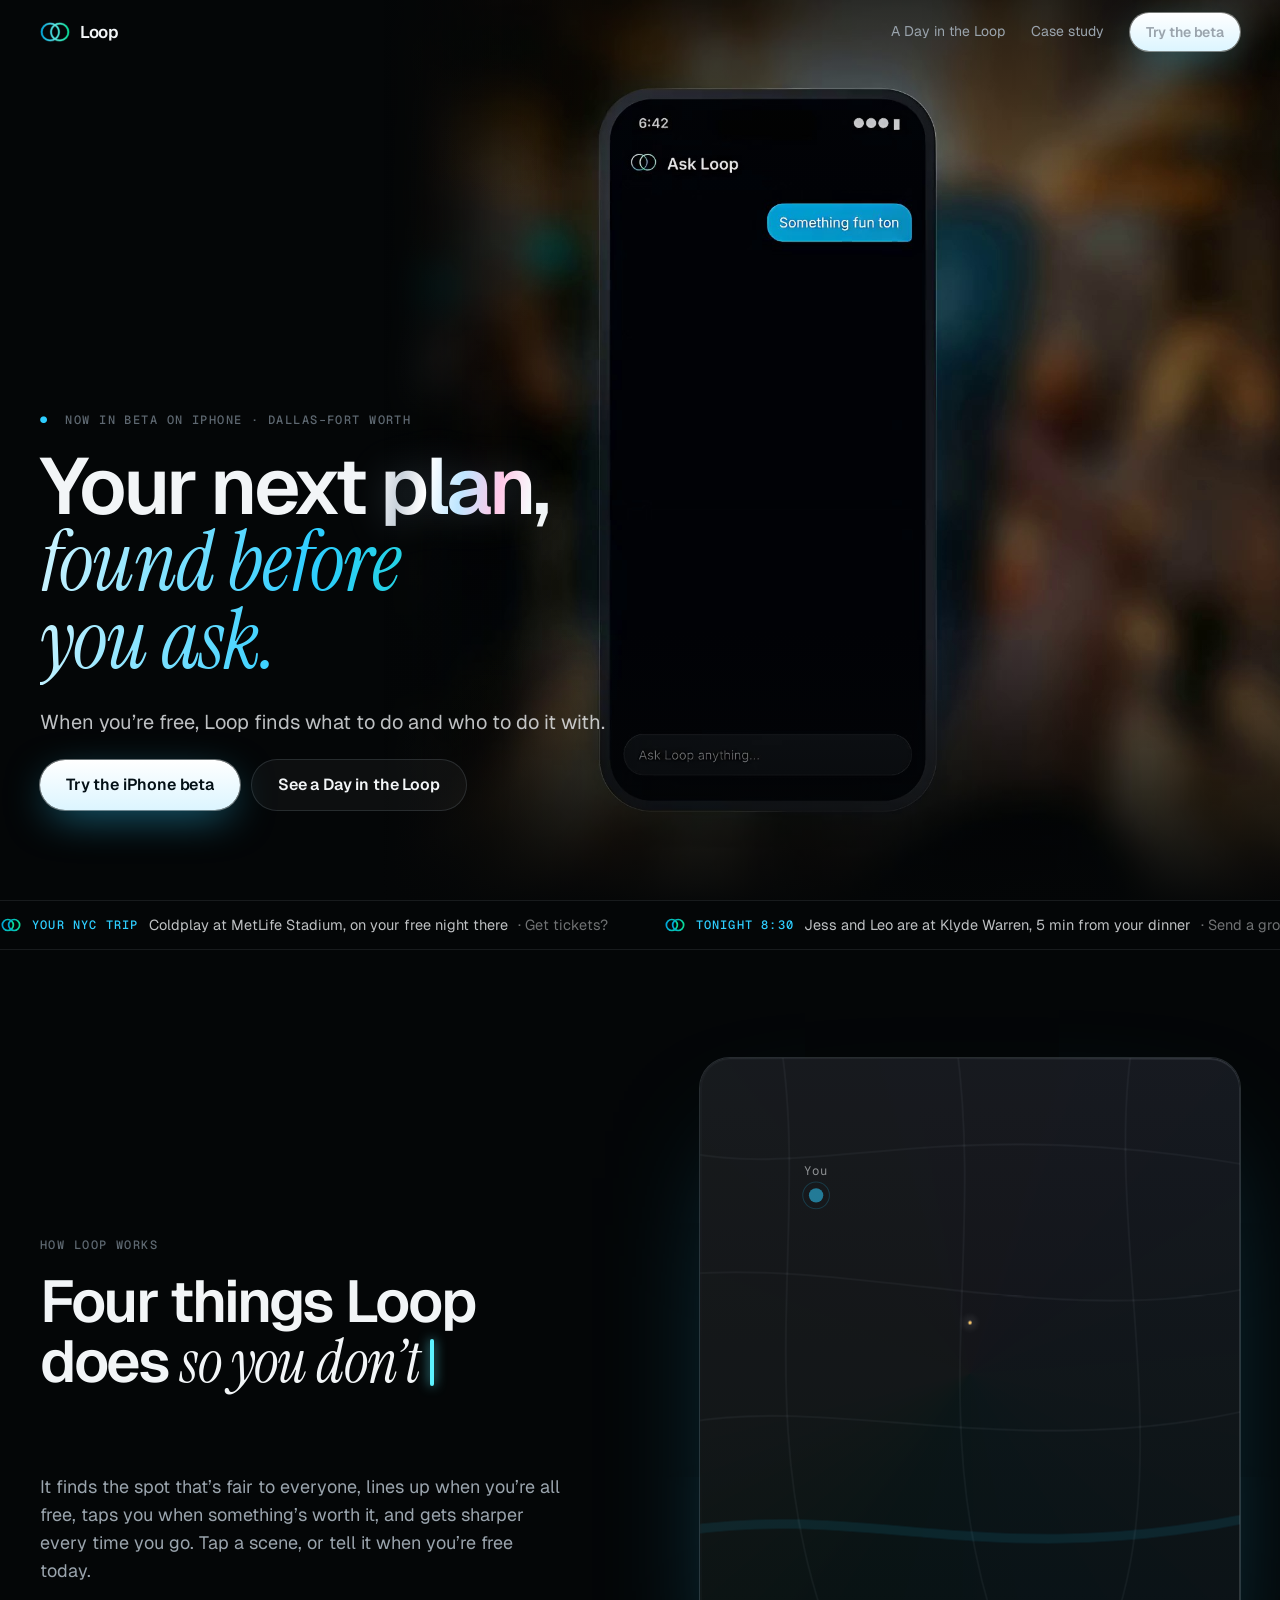
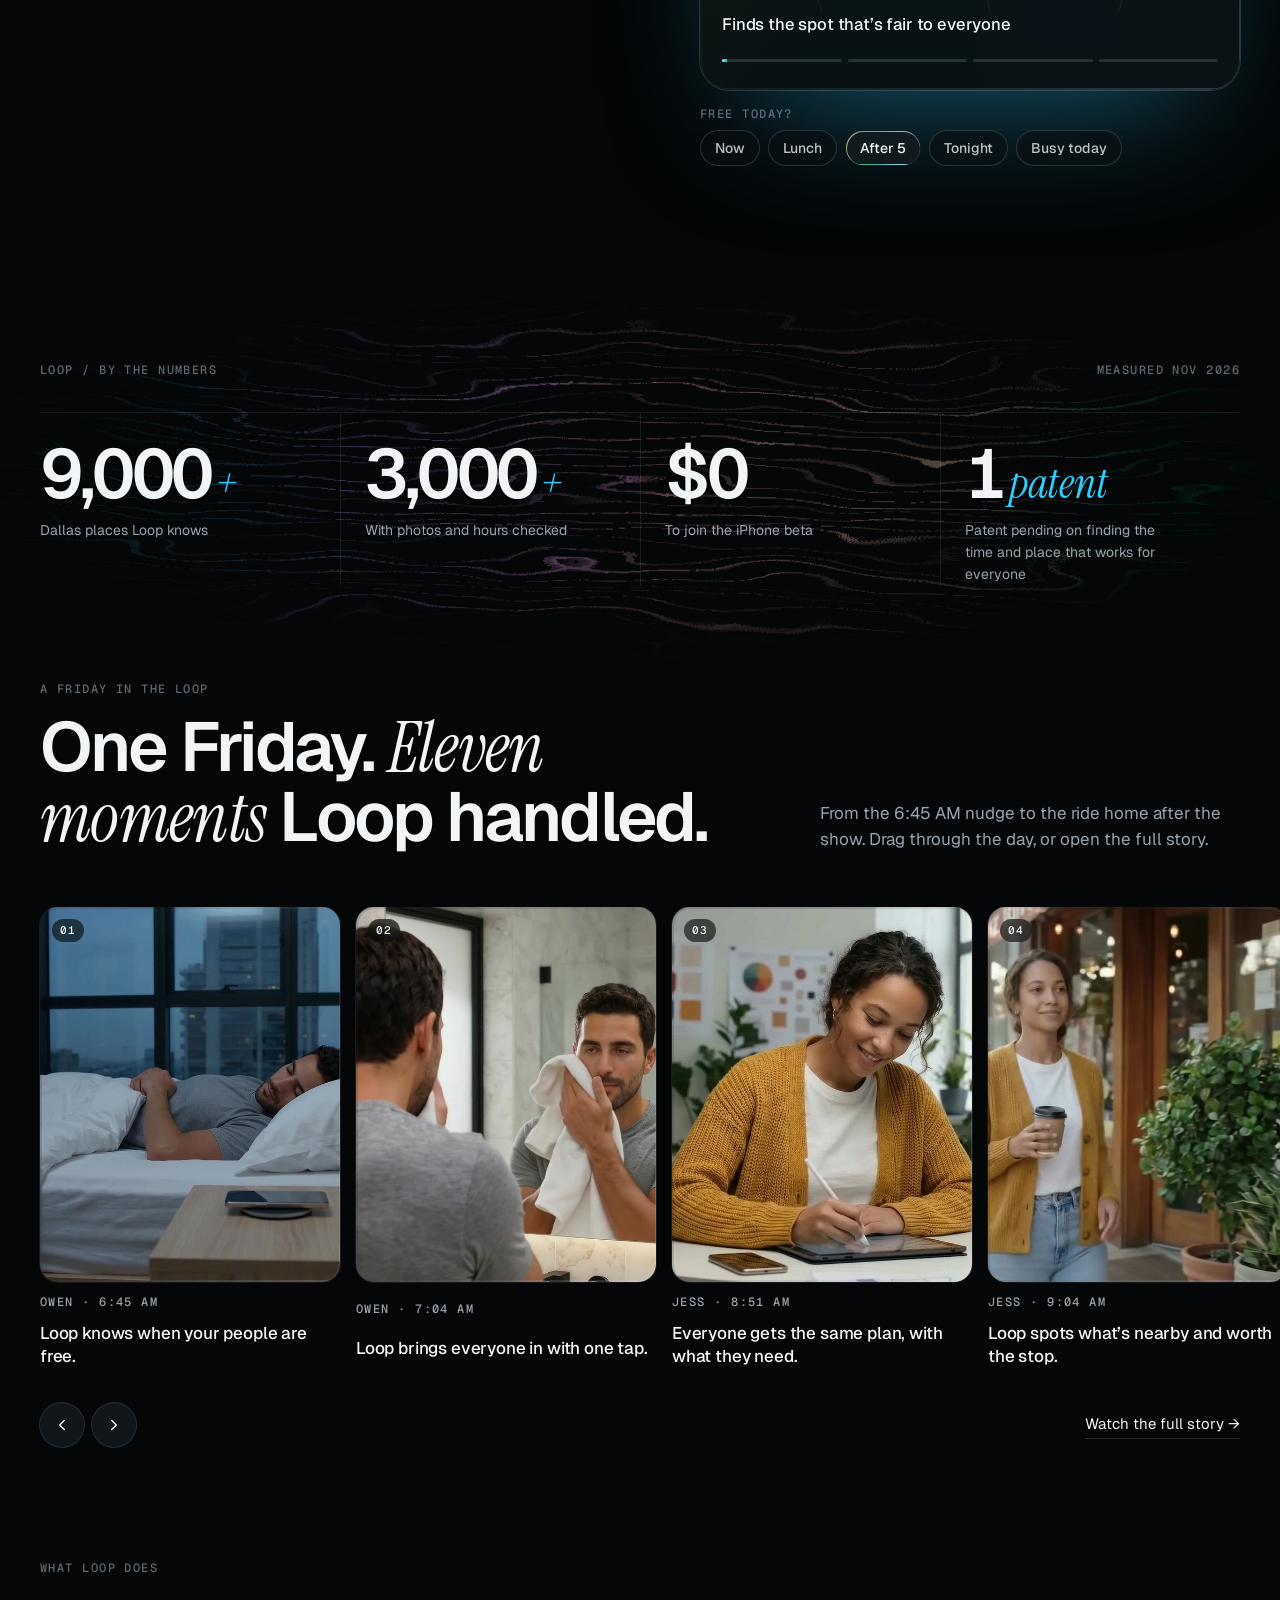
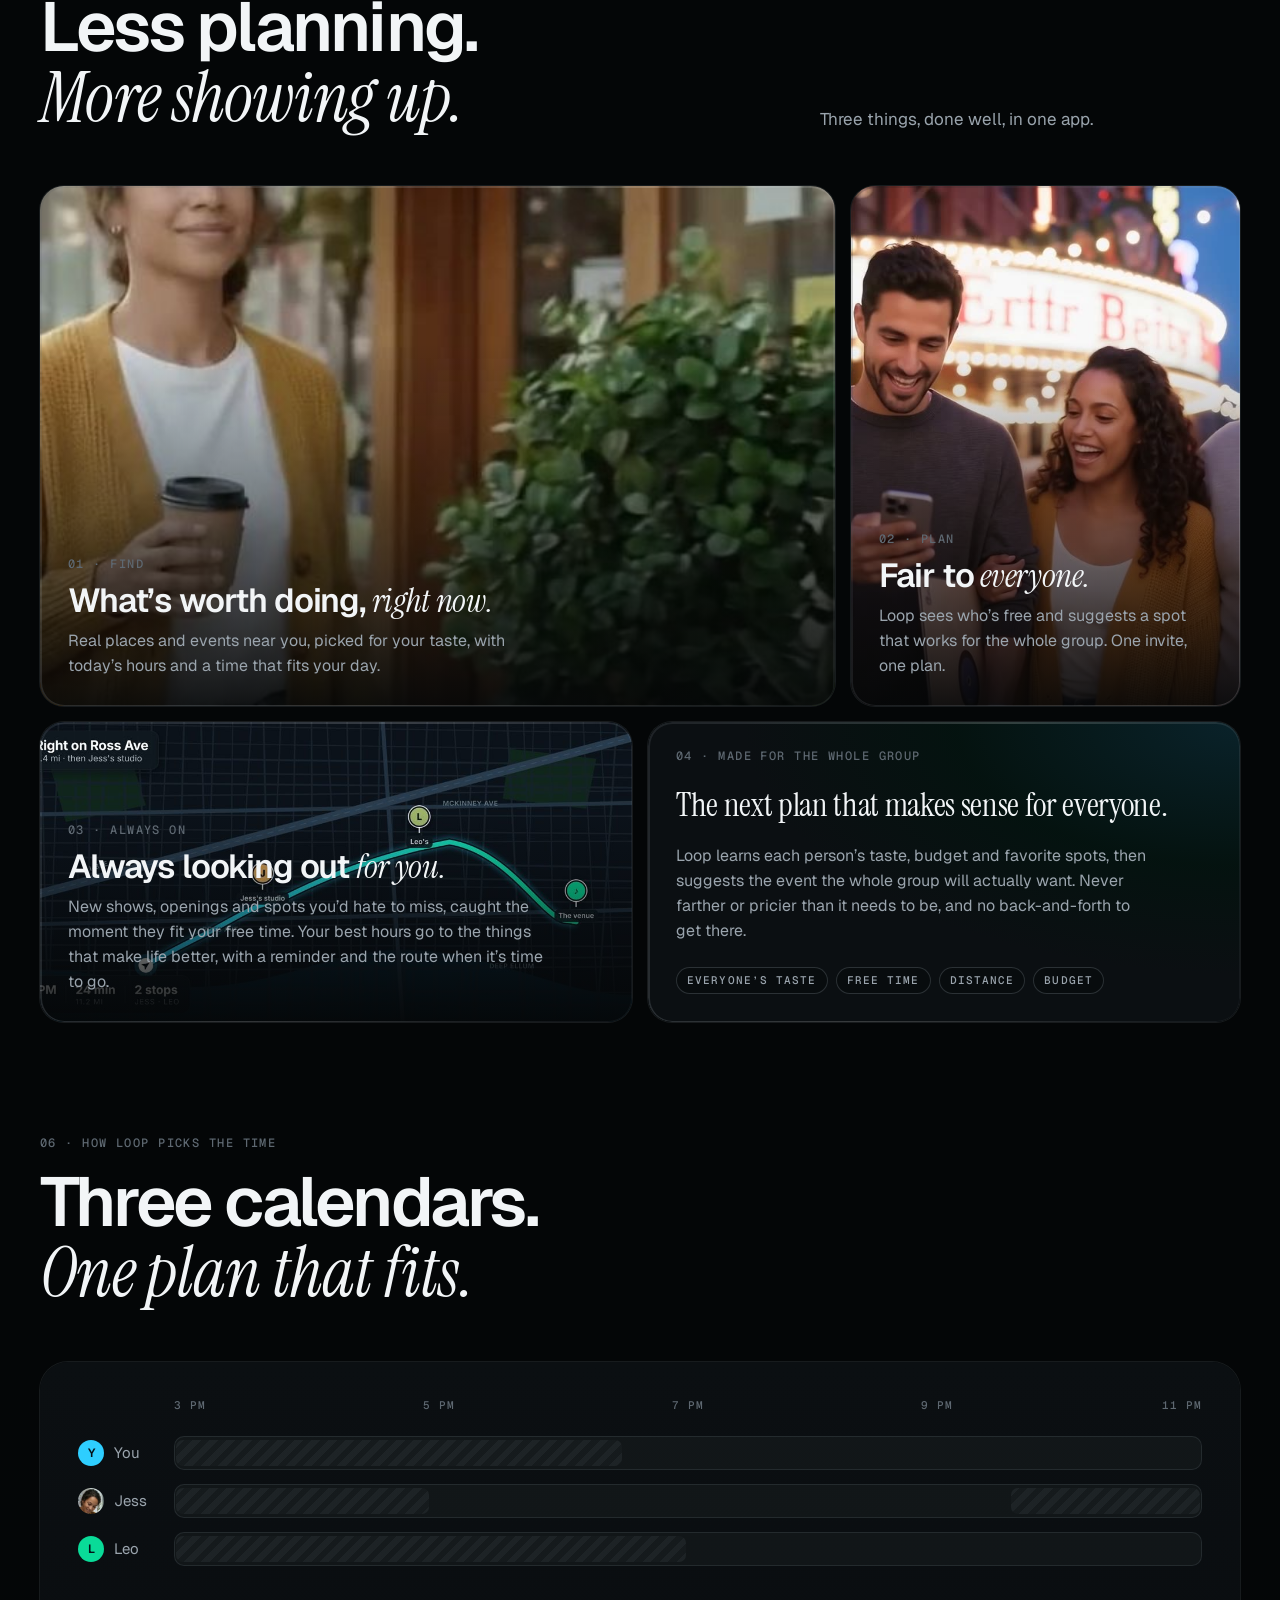
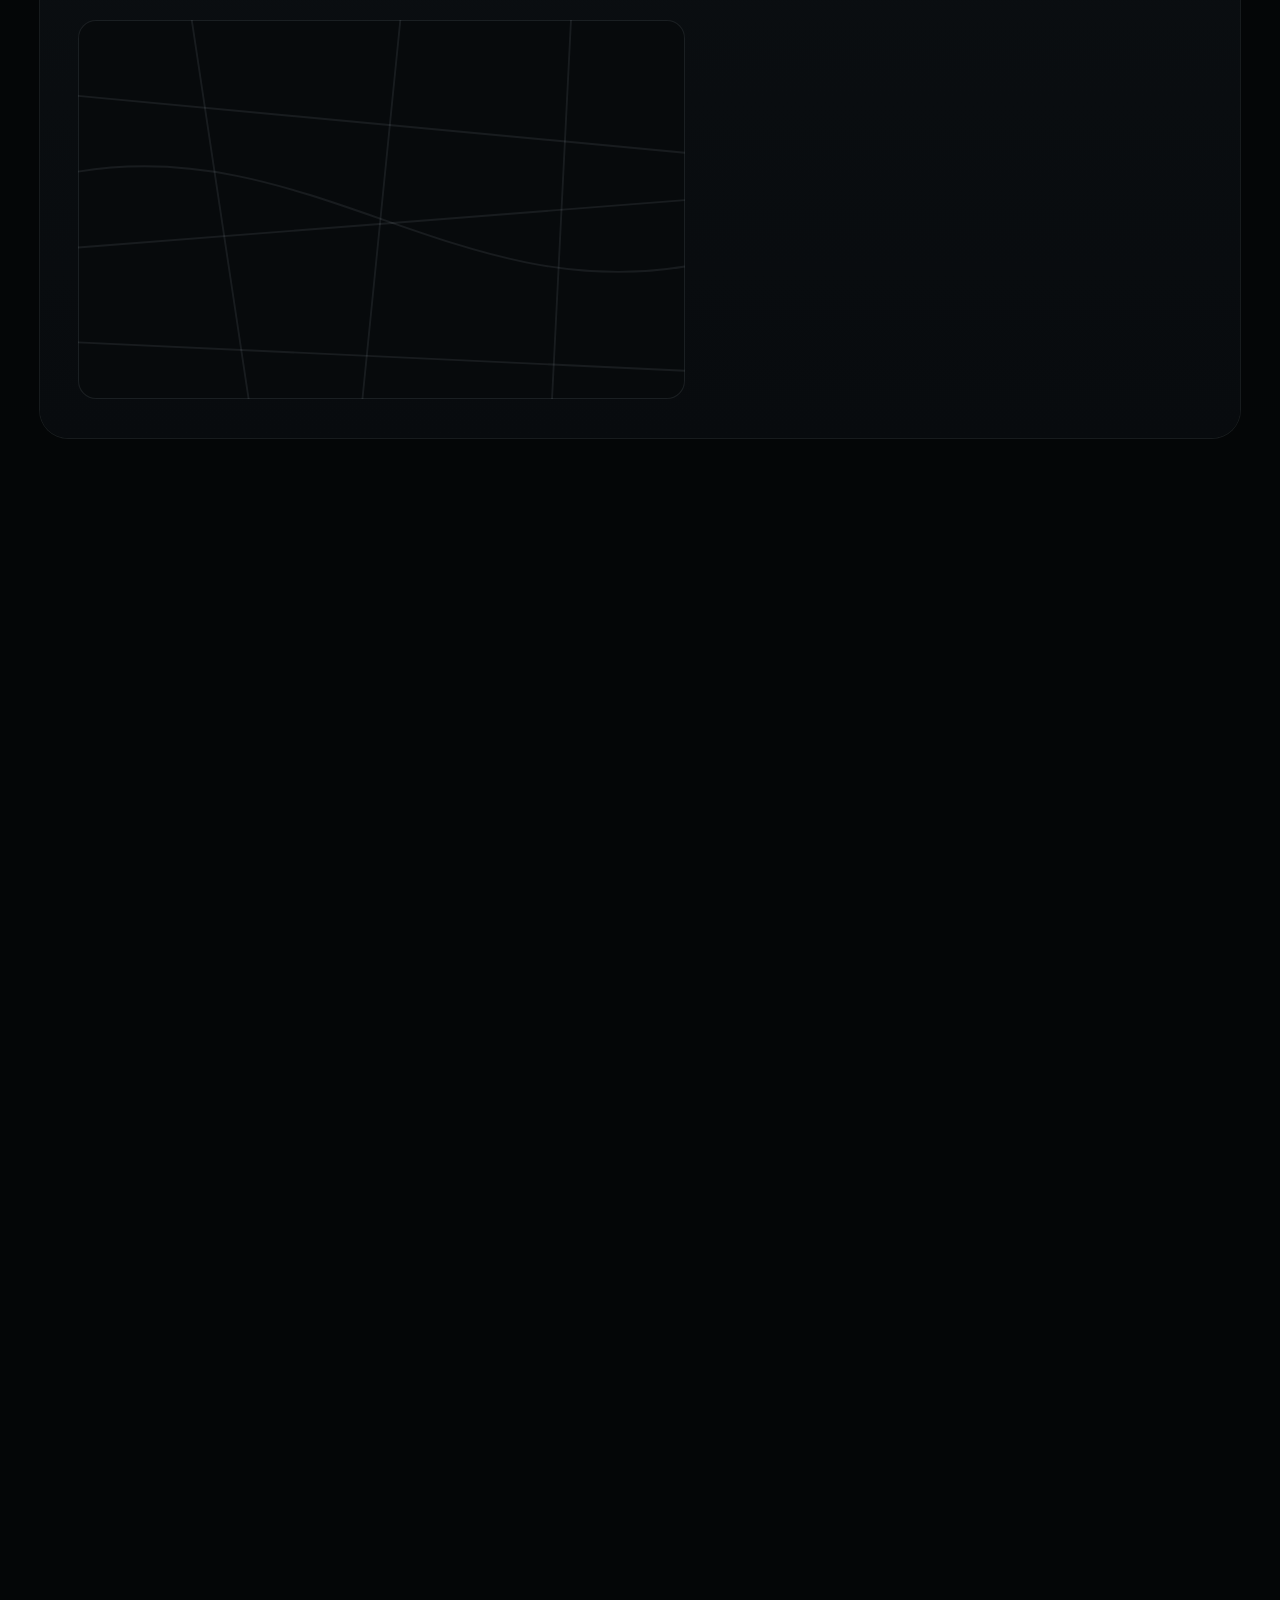
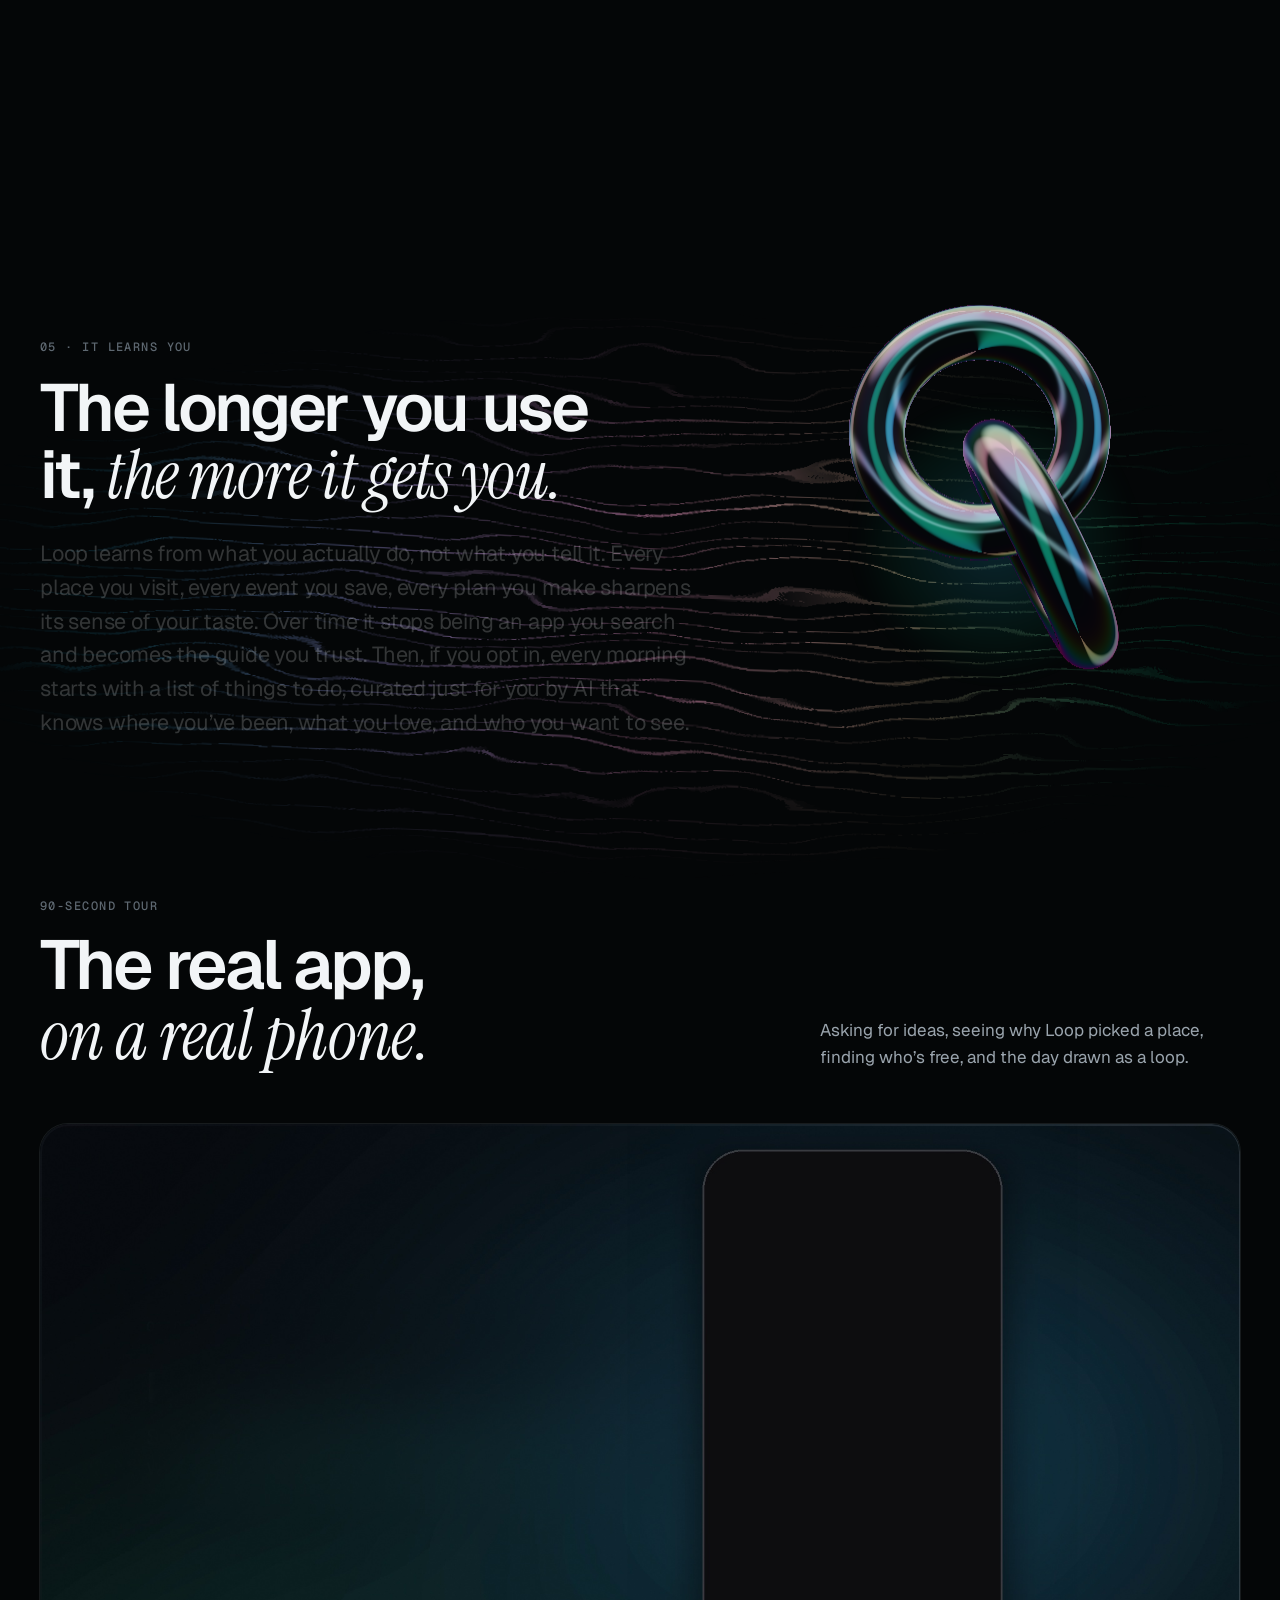
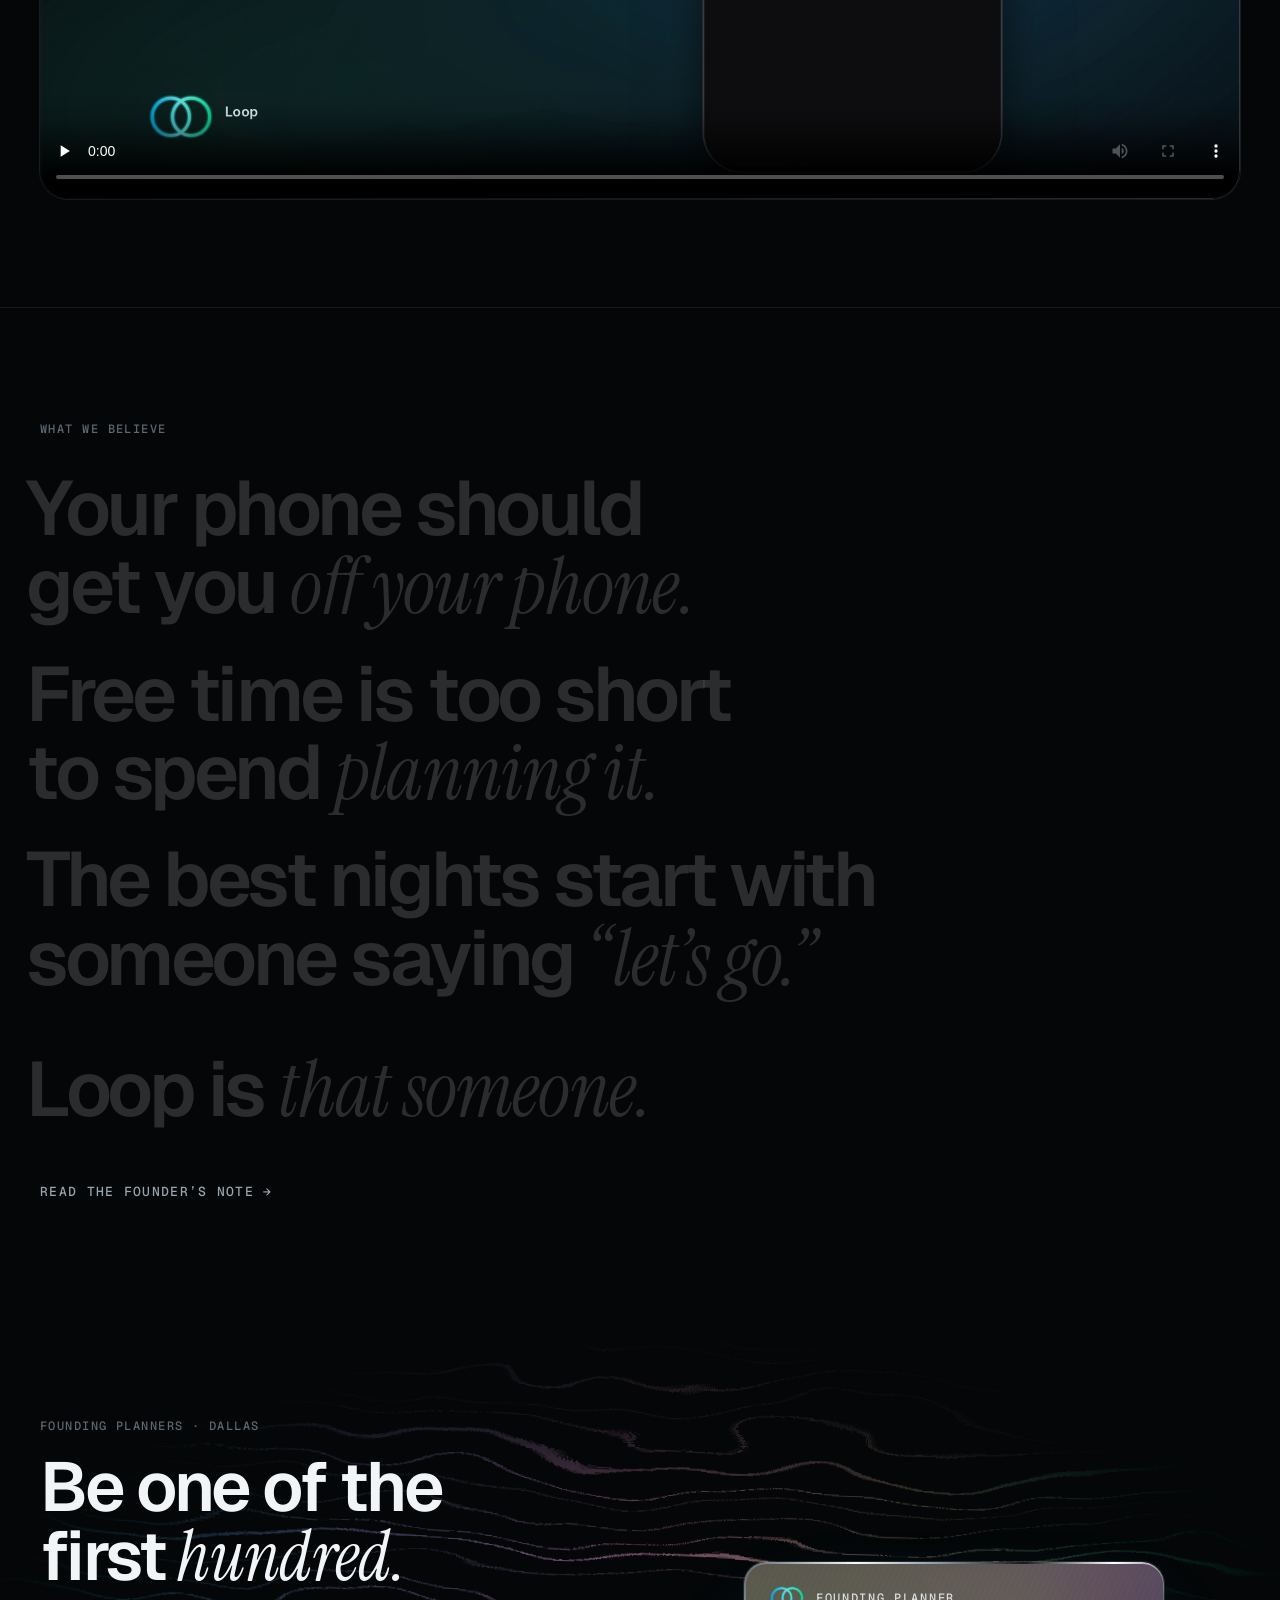
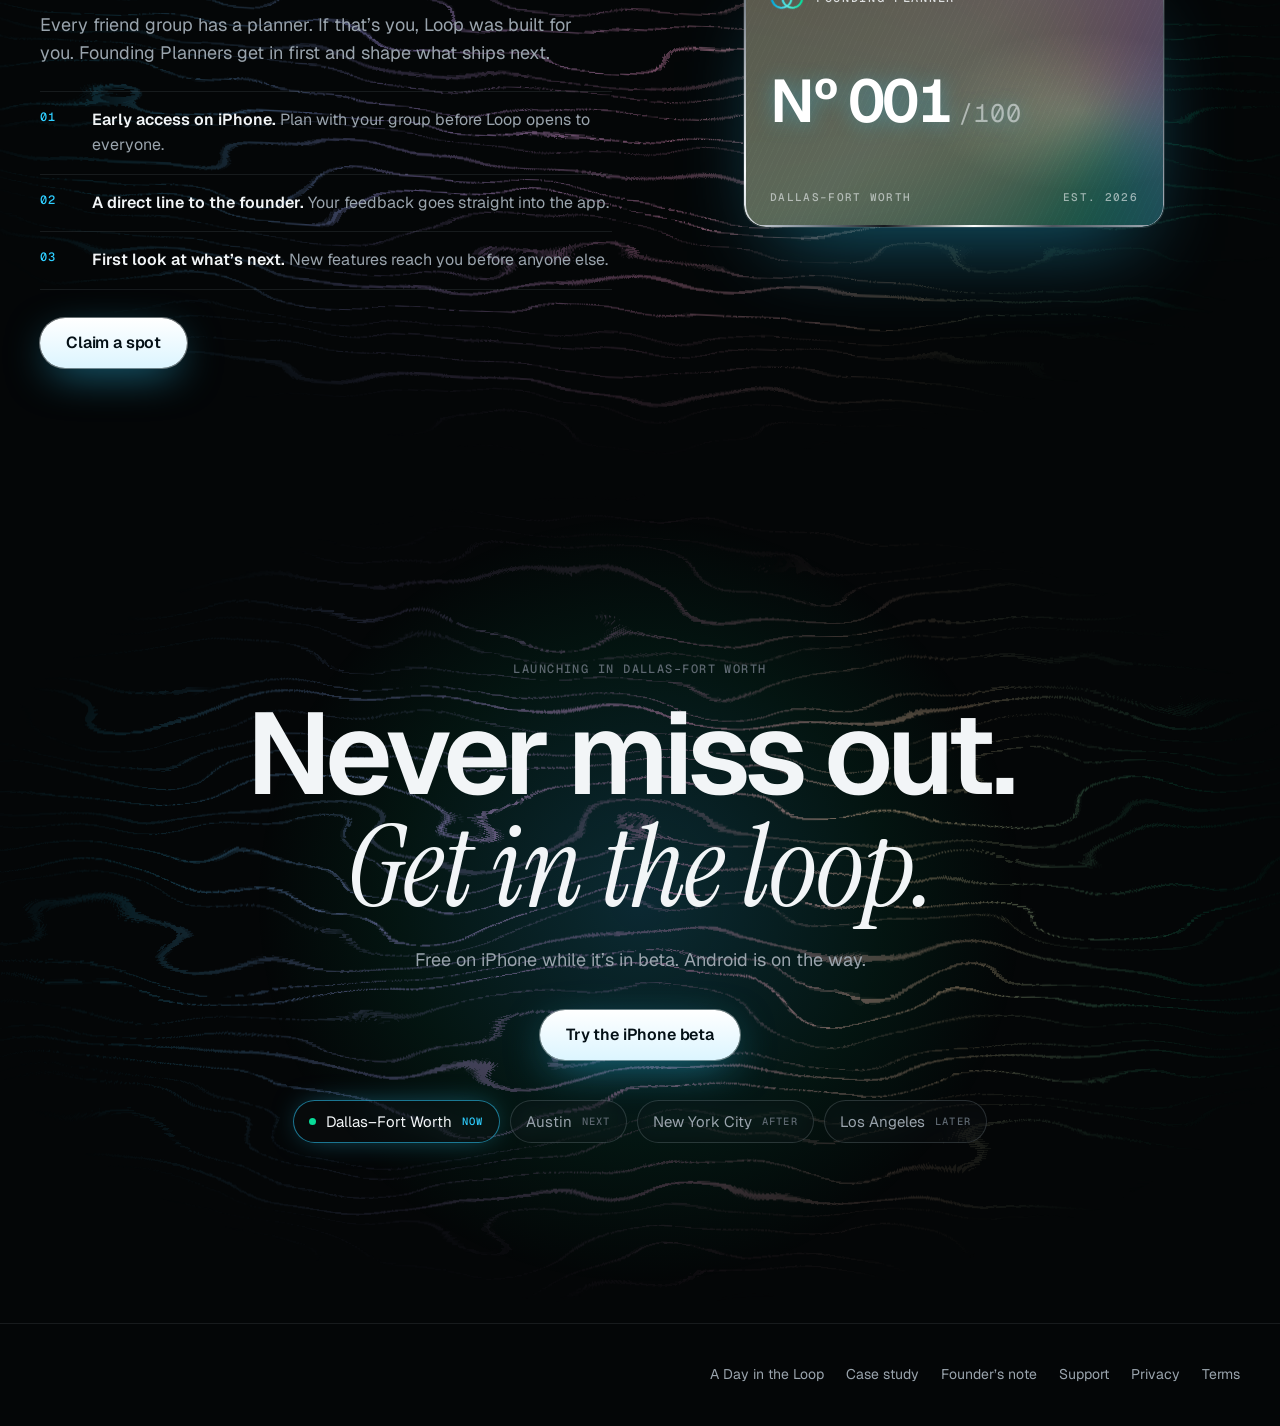
==== index.html @ 3b7e5026 "Hero: sharper film - GPU-upscaled 1440p desktop, true 1080x1920 portrait phone cut, Juniper Vale sce" ====
<!DOCTYPE html>
<html lang="en">
<head>
<meta charset="UTF-8">
<meta name="viewport" content="width=device-width, initial-scale=1.0, viewport-fit=cover">
<title>Loop – Your Personal AI Assistant</title>
  <meta name="description" content="The AI assistant that finds your best plans before you ask. Loop learns where you go and when your friends are free, then suggests what to do and who with, at a time that works for everyone.">
  <meta name="theme-color" content="#000000">
  <meta name="color-scheme" content="dark">
  <meta property="og:title" content="Loop – Your personal AI assistant">
  <meta property="og:description" content="The AI assistant that finds your best plans before you ask. Loop learns where you go and when your friends are free, then suggests what to do and who with, at a time that works for everyone.">
  <meta property="og:type" content="website">
  <meta property="og:url" content="https://loopaiapp.com/">
  <link rel="icon" type="image/svg+xml" href="/assets/loop-logo.svg?v=8">
  <link rel="icon" type="image/png" href="/assets/favicon.png?v=5">
    <meta property="og:site_name" content="Loop">
  <meta property="og:image" content="https://loopaiapp.com/assets/og-loop.png?v=3">
  <meta property="og:image:width" content="1200">
  <meta property="og:image:height" content="630">
  <meta property="og:image:alt" content="Loop, your personal AI assistant.">
  <meta name="twitter:card" content="summary_large_image">
  <meta name="twitter:title" content="Loop – Your personal AI assistant">
  <meta name="twitter:description" content="The AI assistant that finds your best plans before you ask. Loop learns where you go and when your friends are free, then suggests what to do and who with, at a time that works for everyone.">
  <meta name="twitter:image" content="https://loopaiapp.com/assets/og-loop.png?v=3">
<link rel="preconnect" href="https://fonts.googleapis.com">
<link rel="preconnect" href="https://fonts.gstatic.com" crossorigin>
<link rel="stylesheet" href="https://fonts.googleapis.com/css2?family=Geist:wght@400;500;600;700&family=Geist+Mono:wght@400;500&family=Instrument+Serif:ital@0;1&display=swap">
<style>
/* Concept: an editorial tech page. Film for proof of the vision, mono labels for the
   machine, a serif italic for the human moment. Black with a cold blue bias, Loop cyan
   and green as light sources, chrome only on what you touch. */
:root {
  color-scheme: dark;
  --bg: #040607;
  --surface: #0b0f12;
  --surface-2: #11161a;
  --line: rgba(220, 240, 255, 0.09);
  --line-2: rgba(220, 240, 255, 0.16);
  --text: #F2F5F7;
  --muted: #9AA4AD;
  --dim: #5E6871;
  --cyan: #2ECEFF;
  --cyan-deep: #00A6D9;
  --green: #09DB98;
  --sans: 'Geist', 'Inter', -apple-system, BlinkMacSystemFont, 'Segoe UI', Roboto, sans-serif;
  --mono: 'Geist Mono', ui-monospace, SFMono-Regular, Menlo, Consolas, monospace;
  --serif: 'Instrument Serif', 'Iowan Old Style', Georgia, serif;
  --maxw: 1240px;
  --ease: cubic-bezier(0.22, 1, 0.36, 1);
  --fx: 0.75;
}
@property --on { syntax: '<number>'; inherits: true; initial-value: 0; }
@property --mx { syntax: '<percentage>'; inherits: true; initial-value: 50%; }
@property --my { syntax: '<percentage>'; inherits: true; initial-value: 50%; }
@property --angle { syntax: '<angle>'; inherits: true; initial-value: 0deg; }

*, *::before, *::after { box-sizing: border-box; }
html { -webkit-text-size-adjust: 100%; }
body {
  margin: 0;
  background: var(--bg);
  color: var(--text);
  font: 400 16px/1.55 var(--sans);
  -webkit-font-smoothing: antialiased;
  overflow-x: hidden;
}
img, video { max-width: 100%; display: block; }
a { color: inherit; }
.wrap {
  width: 100%;
  max-width: var(--maxw);
  margin: 0 auto;
  padding-left: max(20px, env(safe-area-inset-left, 0px));
  padding-right: max(20px, env(safe-area-inset-right, 0px));
}
.label {
  font: 500 12px/1 var(--mono);
  letter-spacing: 0.12em;
  text-transform: uppercase;
  color: var(--dim);
}
.label b { color: var(--cyan); font-weight: 500; }
em.s { font-family: var(--serif); font-style: italic; font-weight: 400; letter-spacing: -0.01em; }
:focus-visible { outline: 2px solid var(--cyan); outline-offset: 3px; }

/* ---------- Nav ---------- */
.nav {
  position: fixed; top: 0; left: 0; right: 0; z-index: 50;
  padding-top: env(safe-area-inset-top, 0px);
  transition: background 0.4s var(--ease), border-color 0.4s var(--ease);
  border-bottom: 1px solid transparent;
}
.nav.scrolled { background: rgba(4, 6, 7, 0.72); backdrop-filter: blur(18px); -webkit-backdrop-filter: blur(18px); border-bottom-color: var(--line); }
.nav .wrap { display: flex; align-items: center; justify-content: space-between; height: 64px; gap: 16px; }
.brand { display: inline-flex; align-items: center; gap: 10px; text-decoration: none; font-weight: 600; letter-spacing: -0.02em; font-size: 17px; }
.brand img { width: 30px; height: auto; }
.nav-links { display: flex; align-items: center; gap: 26px; }
.nav-links a { font-size: 14px; color: var(--muted); text-decoration: none; transition: color 0.2s; }
.nav-links a:hover { color: var(--text); }
@media (max-width: 720px) { .nav-links .hide-sm { display: none; } }

/* ---------- Buttons (chrome finish on touch) ---------- */
.btn {
  position: relative; isolation: isolate; overflow: hidden;
  display: inline-flex; align-items: center; justify-content: center; gap: 10px;
  min-height: 50px; padding: 0 26px; border-radius: 999px;
  font: 600 16px/1 var(--sans); letter-spacing: -0.01em; text-decoration: none;
  color: #041016; background: linear-gradient(180deg, #FFFFFF 0%, #DCF5FF 100%);
  box-shadow: 0 0 0 1px rgba(255,255,255,0.4), 0 12px 44px -10px rgba(46, 206, 255, 0.6);
  transition: transform 0.35s var(--ease), box-shadow 0.35s var(--ease), --on 0.5s var(--ease), --mx 0.6s var(--ease), --my 0.6s var(--ease);
}
.btn:hover { transform: translateY(-2px); }
.btn:active { transform: scale(0.98); }
.btn-sm { min-height: 38px; padding: 0 16px; font-size: 14px; }
.btn-ghost { background: rgba(255,255,255,0.04); color: var(--text); box-shadow: 0 0 0 1px var(--line-2); }
.fx:hover, .fx:focus-visible, .fx.is-on { --on: 1; }
.fx-metal, .fx-pearl { position: absolute; inset: -30%; z-index: -1; pointer-events: none; border-radius: inherit; }
.fx-metal {
  background: linear-gradient(118deg, #1b1e23 0%, #8e98a3 14%, #f7fafc 21%, #5d6670 29%, #16191e 44%, #b9c3cd 58%, #ffffff 64%, #4d555e 74%, #20242a 88%, #a7b1bb 100%);
  background-size: 260% 260%; background-position: var(--mx) var(--my);
  filter: url(#liquid);
  mix-blend-mode: hard-light;
  opacity: calc(var(--on) * var(--fx) * 0.6);
}
.fx-pearl {
  background: conic-gradient(from var(--angle) at var(--mx) var(--my), #ff9fd6, #b8a6ff, #8fd8ff, #2ECEFF, #09DB98, #e9ffb0, #ffd6a8, #ff9fd6);
  mix-blend-mode: overlay; opacity: calc(var(--on) * var(--fx) * 0.9);
  animation: turn 9s linear infinite;
}
.btn-ghost .fx-metal { mix-blend-mode: screen; filter: url(#liquid) contrast(1.2); opacity: calc(var(--on) * var(--fx) * 0.55); }
.btn-ghost .fx-pearl { mix-blend-mode: overlay; }
@keyframes turn { to { --angle: 360deg; } }

/* ---------- Hero ---------- */
.hero { position: relative; min-height: min(100svh, 980px); display: flex; align-items: flex-end; overflow: hidden; isolation: isolate; }
.hero-media { position: absolute; inset: 0; z-index: -2; }
.hero-media img, .hero-media video { width: 100%; height: 100%; object-fit: cover; object-position: 40% 50%; }
.hero-media video { position: absolute; inset: 0; opacity: 0; transition: opacity 1.2s var(--ease); }
.hero-media video.playing { opacity: 1; }
@media (max-width: 700px) { .hero-media img, .hero-media video { object-position: 68% 50%; } }
.hero::after {
  content: ""; position: absolute; inset: 0; z-index: -1; pointer-events: none;
  background:
    linear-gradient(180deg, rgba(4,6,7,0.55) 0%, rgba(4,6,7,0.05) 28%, rgba(4,6,7,0.2) 55%, rgba(4,6,7,0.96) 100%),
    linear-gradient(90deg, rgba(4,6,7,0.7) 0%, rgba(4,6,7,0) 60%);
}
.hero-inner { padding-block: 140px clamp(48px, 9vh, 96px); display: grid; grid-template-columns: minmax(0, 1fr) auto; gap: 40px; align-items: end; width: 100%; }
.hero-copy { display: grid; gap: 22px; max-width: 900px; min-width: 0; }
.hero h1 { margin: 0; font-weight: 600; font-size: clamp(46px, 8.4vw, 112px); line-height: 0.95; letter-spacing: -0.045em; text-wrap: balance; }
.hero h1 em.s { display: block; font-size: 1.04em; line-height: 0.95; background: linear-gradient(100deg, #CFF4FF 0%, var(--cyan) 45%, var(--green) 100%); -webkit-background-clip: text; background-clip: text; -webkit-text-fill-color: transparent; padding-bottom: 0.06em; }
.hero-sub { margin: 0; font-size: clamp(17px, 1.6vw, 20px); color: rgba(242,245,247,0.78); max-width: 34em; }
.hero-ctas { display: flex; flex-wrap: wrap; gap: 12px; align-items: center; }

/* Live notification card */
.notif {
  width: 100%;
  padding: 16px; border-radius: 22px;
  background: rgba(20, 26, 31, 0.55);
  backdrop-filter: blur(24px) saturate(1.4); -webkit-backdrop-filter: blur(24px) saturate(1.4);
  box-shadow: 0 0 0 1px rgba(46, 206, 255, 0.28), 0 30px 80px -30px rgba(0,0,0,0.8), inset 0 1px 0 rgba(255,255,255,0.08);
  display: grid; gap: 10px;
}
.js .notif { opacity: 0; transform: translateY(24px) scale(0.98); transition: opacity 0.9s var(--ease), transform 0.9s var(--ease); }
.js .notif.show { opacity: 1; transform: none; }
.notif-top { display: flex; align-items: center; gap: 10px; }
.notif-top img { width: 26px; height: auto; }
.notif-app { font: 500 12px/1 var(--mono); letter-spacing: 0.08em; color: var(--muted); text-transform: uppercase; flex: 1; }
.notif-time { font: 400 12px/1 var(--mono); color: var(--dim); }
.notif-title { font-weight: 600; font-size: 16px; letter-spacing: -0.01em; margin: 0; }
.notif-body { font-size: 14px; color: var(--muted); margin: 0; line-height: 1.45; }
.notif-actions { display: flex; gap: 8px; margin-top: 2px; }
.notif-actions a { flex: 1; text-align: center; padding: 9px 0; border-radius: 999px; font-size: 13px; font-weight: 600; text-decoration: none; transition: transform 0.3s var(--ease), filter 0.3s; }
.notif-actions a:hover { transform: translateY(-1px); filter: brightness(1.12); }
.notif.fx { cursor: pointer; }
.notif-actions .yes { background: linear-gradient(100deg, var(--cyan-deep), var(--green)); color: #021014; }
.notif-actions .no { background: rgba(255,255,255,0.07); color: var(--text); }
@media (max-width: 900px) {
  .hero-inner { grid-template-columns: minmax(0, 1fr); }
}

/* ---------- Ticker ---------- */
.ticker { border-top: 1px solid var(--line); border-bottom: 1px solid var(--line); overflow: hidden; white-space: nowrap; }
.ticker-track { display: inline-flex; gap: 48px; padding: 16px 0; animation: tick 48s linear infinite; }
.ticker span { font: 500 13px/1 var(--mono); letter-spacing: 0.1em; text-transform: uppercase; color: var(--dim); }
.ticker span i { font-style: normal; color: var(--cyan); margin-right: 12px; }
/* Notification stream: each item reads like a Loop push preview (rings, when, what). */
.ticker-track.notes { gap: 56px; animation-duration: 530s; }
.ticker .note { display: inline-flex; align-items: center; gap: 10px; font: 400 14.5px/1 var(--sans); letter-spacing: 0; text-transform: none; color: rgba(242,245,247,.78); }
.ticker .note svg { width: 22px; height: 16px; flex: none; }
.ticker .note b { font: 500 12px/1 var(--mono); letter-spacing: .1em; text-transform: uppercase; color: var(--cyan); font-weight: 500; }
.ticker .note u { text-decoration: none; color: rgba(242,245,247,.45); }
@keyframes tick { to { transform: translateX(-50%); } }

/* ---------- Stats ---------- */
.stats { padding-block: clamp(64px, 10vh, 120px); }
.stats-head { display: flex; justify-content: space-between; align-items: baseline; gap: 16px; flex-wrap: wrap; margin-bottom: 36px; }
.stat-grid { display: grid; grid-template-columns: repeat(4, minmax(0, 1fr)); border-top: 1px solid var(--line); margin: 0; }
.stat { padding: 28px 24px 0; border-left: 1px solid var(--line); display: flex; flex-direction: column; gap: 14px; min-width: 0; }
.stat:first-child { border-left: 0; padding-left: 0; }
.stat dd { margin: 0; order: -1; font-weight: 600; font-size: clamp(40px, 5.4vw, 76px); letter-spacing: -0.05em; line-height: 0.95; font-variant-numeric: tabular-nums; white-space: nowrap; }
.stat dt { font-size: 14px; color: var(--muted); max-width: 15em; }
.stat dd small { font-family: var(--serif); font-style: italic; font-weight: 400; font-size: 0.62em; letter-spacing: 0; color: var(--cyan); margin-left: 4px; }
@media (max-width: 760px) {
  .stat-grid { grid-template-columns: repeat(2, minmax(0, 1fr)); row-gap: 32px; }
  .stat:nth-child(odd) { border-left: 0; padding-left: 0; }
}

/* ---------- Section heads ---------- */
.sec { padding-block: clamp(72px, 12vh, 140px); }
.sec-head { display: grid; grid-template-columns: minmax(0, 1fr) minmax(0, 420px); gap: 24px 48px; align-items: end; margin-bottom: clamp(36px, 6vh, 64px); }
.sec-head h2 { margin: 12px 0 0; font-weight: 600; font-size: clamp(36px, 5.4vw, 72px); line-height: 1; letter-spacing: -0.04em; text-wrap: balance; }
.sec-head p { margin: 0; color: var(--muted); font-size: 17px; }
@media (max-width: 820px) { .sec-head { grid-template-columns: minmax(0, 1fr); } }

/* ---------- Film strip ---------- */
.strip-wrap { position: relative; }
.strip {
  display: grid; grid-auto-flow: column; grid-auto-columns: clamp(220px, 24vw, 300px); gap: 16px;
  overflow-x: auto; overscroll-behavior-x: contain; scroll-snap-type: x mandatory;
  padding-left: max(20px, calc((100vw - var(--maxw)) / 2 + 20px));
  padding-right: max(20px, calc((100vw - var(--maxw)) / 2 + 20px));
  scroll-padding-left: max(20px, calc((100vw - var(--maxw)) / 2 + 20px));
  padding-bottom: 8px; scrollbar-width: none; cursor: grab;
}
.strip::-webkit-scrollbar { display: none; }
.strip.dragging { cursor: grabbing; scroll-snap-type: none; }
.scene { scroll-snap-align: start; display: grid; gap: 14px; text-decoration: none; color: inherit; min-width: 0; }
.scene-img { position: relative; border-radius: 18px; overflow: hidden; aspect-ratio: 4 / 5; background: var(--surface); box-shadow: 0 0 0 1px var(--line); }
.scene-img img { width: 100%; height: 100%; object-fit: cover; transition: transform 0.9s var(--ease); -webkit-user-drag: none; user-select: none; }
.scene:hover .scene-img img { transform: scale(1.05); }
.scene-num { position: absolute; top: 12px; left: 12px; font: 500 11px/1 var(--mono); letter-spacing: 0.08em; padding: 6px 8px; border-radius: 999px; background: rgba(4,6,7,0.6); backdrop-filter: blur(8px); -webkit-backdrop-filter: blur(8px); color: var(--text); }
.scene .label { color: var(--muted); }
.scene p { margin: 0; font-size: 17px; line-height: 1.35; letter-spacing: -0.01em; font-weight: 500; }
.strip-ctrl { display: flex; gap: 8px; }
.strip-ctrl button {
  width: 44px; height: 44px; border-radius: 50%; border: 0; cursor: pointer;
  background: var(--surface-2); color: var(--text); box-shadow: 0 0 0 1px var(--line-2);
  display: grid; place-items: center; transition: background 0.2s;
}
.strip-ctrl button:hover { background: #1a2126; }
.strip-foot { display: flex; justify-content: space-between; align-items: center; gap: 16px; margin-top: 28px; flex-wrap: wrap; }
.strip-foot a { font-size: 15px; color: var(--text); text-decoration: none; border-bottom: 1px solid var(--line-2); padding-bottom: 2px; }

/* ---------- Bento ---------- */
.bento { display: grid; grid-template-columns: repeat(6, minmax(0, 1fr)); grid-auto-rows: minmax(220px, auto); gap: 16px; }
.cell {
  position: relative; overflow: hidden; isolation: isolate;
  border-radius: 24px; background: var(--surface); box-shadow: 0 0 0 1px var(--line);
  padding: 28px; display: flex; flex-direction: column; justify-content: flex-end; gap: 10px; min-width: 0;
}
.cell h3 { margin: 0; font-weight: 600; font-size: clamp(26px, 2.6vw, 36px); letter-spacing: -0.035em; line-height: 1.05; }
.cell p { margin: 0; color: var(--muted); font-size: 16px; max-width: 30em; }
.cell .label { margin-bottom: 4px; }
.cell-media { position: absolute; inset: 0; z-index: -1; }
.cell-media img, .cell-media video { width: 100%; height: 100%; object-fit: cover; }
.cell-media::after { content: ""; position: absolute; inset: 0; background: linear-gradient(180deg, rgba(4,6,7,0) 30%, rgba(4,6,7,0.92) 100%); }
.c-find { grid-column: span 4; grid-row: span 2; min-height: 520px; }
.c-plan { grid-column: span 2; grid-row: span 2; }
.c-go { grid-column: span 3; min-height: 300px; }
.c-learn { grid-column: span 3; justify-content: space-between; background: radial-gradient(120% 120% at 100% 0%, rgba(46,206,255,0.14) 0%, rgba(9,219,152,0.06) 40%, var(--surface) 70%); }
.weighs { list-style: none; margin: 4px 0 0; padding: 0; display: flex; flex-wrap: wrap; gap: 8px; }
.weighs li { font: 500 11px/1 var(--mono); letter-spacing: 0.1em; text-transform: uppercase; color: var(--muted); padding: 8px 11px; border-radius: 999px; box-shadow: inset 0 0 0 1px var(--line-2); background: rgba(4,6,7,0.35); transition: color 0.3s, box-shadow 0.4s; }
.c-learn:hover .weighs li { color: var(--text); box-shadow: inset 0 0 0 1px rgba(143,216,255,0.45); }
.c-learn:hover .weighs li:nth-child(2) { transition-delay: 0.06s; } .c-learn:hover .weighs li:nth-child(3) { transition-delay: 0.12s; } .c-learn:hover .weighs li:nth-child(4) { transition-delay: 0.18s; }
.c-learn blockquote { margin: 0; font-family: var(--serif); font-size: clamp(26px, 2.6vw, 36px); line-height: 1.15; letter-spacing: -0.01em; }
.cell .rim { position: absolute; inset: 0; border-radius: inherit; padding: 1.5px; pointer-events: none; overflow: hidden; z-index: 3;
  -webkit-mask: linear-gradient(#000 0 0) content-box, linear-gradient(#000 0 0); -webkit-mask-composite: xor;
          mask: linear-gradient(#000 0 0) content-box exclude, linear-gradient(#000 0 0); }
.cell .rim .fx-metal, .cell .rim .fx-pearl { z-index: 0; mix-blend-mode: normal; }
.cell .rim .fx-metal { opacity: calc(0.18 + var(--on) * var(--fx)); filter: url(#liquid); }
.cell .rim .fx-pearl { mix-blend-mode: screen; opacity: calc(var(--on) * var(--fx) * 0.8); }
.cell { transition: --on 0.5s var(--ease), --mx 0.6s var(--ease), --my 0.6s var(--ease), transform 0.5s var(--ease); }
.cell:hover { transform: translateY(-3px); }
@media (max-width: 900px) {
  .bento { grid-template-columns: repeat(2, minmax(0, 1fr)); }
  .c-find, .c-plan, .c-go, .c-learn { grid-column: span 2; grid-row: auto; }
  .c-find { min-height: 440px; }
  .c-plan { min-height: 420px; }
}

/* ---------- Demo ---------- */
.demo-box { border-radius: 28px; overflow: hidden; box-shadow: 0 0 0 1px var(--line); background: var(--surface); }
.demo-box video { width: 100%; aspect-ratio: 16 / 9; object-fit: cover; background: #000; }

/* ---------- Closing ---------- */
.close { position: relative; text-align: center; padding-block: clamp(110px, 20vh, 220px); overflow: hidden; isolation: isolate; }
.close::before { content: ""; position: absolute; left: 50%; top: 50%; width: min(1100px, 140vw); aspect-ratio: 1; transform: translate(-50%, -50%); z-index: -1;
  background: radial-gradient(closest-side, rgba(46,206,255,0.18), rgba(9,219,152,0.07) 45%, rgba(4,6,7,0) 70%); }
.close h2 { margin: 18px auto 0; font-weight: 600; font-size: clamp(48px, 9vw, 128px); line-height: 0.95; letter-spacing: -0.05em; max-width: 11em; text-wrap: balance; }
.close p { color: var(--muted); font-size: 18px; margin: 24px auto 36px; max-width: 30em; }
.cities { list-style: none; margin: 40px auto 0; padding: 0; display: flex; flex-wrap: wrap; justify-content: center; gap: 10px; }
.city { display: inline-flex; align-items: center; gap: 10px; padding: 10px 16px; border-radius: 999px; font-size: 15px; color: var(--muted);
  background: rgba(10,14,17,0.5); box-shadow: inset 0 0 0 1px var(--line-2); backdrop-filter: blur(10px); -webkit-backdrop-filter: blur(10px); transition: color 0.3s, box-shadow 0.4s, transform 0.4s var(--ease); }
.city small { font: 500 10.5px/1 var(--mono); letter-spacing: 0.12em; text-transform: uppercase; color: var(--dim); }
.city:hover { color: var(--text); transform: translateY(-2px); box-shadow: inset 0 0 0 1px rgba(143,216,255,0.5), 0 10px 30px -14px rgba(46,206,255,0.6); }
.city.now { color: var(--text); box-shadow: inset 0 0 0 1px rgba(46,206,255,0.55), 0 0 30px -10px rgba(46,206,255,0.6); }
.city.now small { color: var(--cyan); }
.city-dot { width: 7px; height: 7px; border-radius: 50%; background: var(--green); box-shadow: 0 0 0 0 rgba(9,219,152,0.6); animation: city-live 2s ease-out infinite; }
@keyframes city-live { 0% { box-shadow: 0 0 0 0 rgba(9,219,152,0.55); } 100% { box-shadow: 0 0 0 9px rgba(9,219,152,0); } }
@media (prefers-reduced-motion: reduce) { .city-dot { animation: none; } .city { transition: none; } }

/* ---------- Footer ---------- */
footer { border-top: 1px solid var(--line); padding-block: 40px calc(40px + env(safe-area-inset-bottom, 0px)); }
.foot { display: flex; justify-content: space-between; gap: 24px; flex-wrap: wrap; align-items: center; }
.foot-links { display: flex; gap: 22px; flex-wrap: wrap; }
.foot-links a { font-size: 14px; color: var(--muted); text-decoration: none; }
.foot-links a:hover { color: var(--text); }

/* ---------- Reveal ---------- */
.js .rv { opacity: 0; transform: translateY(26px); transition: opacity 1s var(--ease), transform 1s var(--ease); transition-delay: calc(var(--d, 0) * 90ms); }
.js .rv.in { opacity: 1; transform: none; }

@media (prefers-reduced-motion: reduce) {
  .ticker-track, .fx-pearl { animation: none; }
  .js .rv, .js .notif { opacity: 1; transform: none; transition: none; }
  .scene-img img, .cell, .btn { transition: none; }
}

/* ---------- It learns you: copy left, 3D chrome Loop mark right ---------- */
.learns-grid { display: grid; grid-template-columns: minmax(0, 1.15fr) minmax(0, 0.85fr); gap: 48px; align-items: center; }
.learns-copy { display: grid; gap: 22px; min-width: 0; }
.learns-copy h2 { margin: 0; font-weight: 600; font-size: clamp(36px, 5.2vw, 68px); line-height: 1; letter-spacing: -0.04em; text-wrap: balance; }
.manifesto { margin: 6px 0 0; max-width: 30em; font-size: clamp(19px, 1.7vw, 23px); line-height: 1.55; letter-spacing: -0.01em; font-weight: 400; }
.manifesto .w { color: rgba(242, 245, 247, 0.2); transition: color 0.3s linear; }
.manifesto .w.lit { color: rgba(242, 245, 247, 0.92); }
.manifesto .w.hi { background: linear-gradient(100deg, #CFF4FF, var(--cyan) 50%, var(--green)); -webkit-background-clip: text; background-clip: text; -webkit-text-fill-color: transparent; }
.chrome-stage { position: relative; aspect-ratio: 1; width: 100%; max-width: 560px; justify-self: center; }
.chrome-stage::before { content: ""; position: absolute; inset: 12%; border-radius: 50%; background: radial-gradient(closest-side, rgba(46,206,255,0.16), rgba(9,219,152,0.06) 55%, rgba(4,6,7,0) 75%); filter: blur(10px); }
.chrome-stage canvas { position: relative; width: 100%; height: 100%; display: block; }
@media (max-width: 860px) {
  .learns-grid { grid-template-columns: minmax(0, 1fr); }
  .chrome-stage { order: -1; max-width: 340px; }
}

/* ---------- Prism reveal (after a16z speedrun) ----------
   The text wipes in left to right, and a band of chrome-pearl light rides the leading
   edge, then burns off. The light is a clone of the heading clipped to the letters, so
   serif accents and gradients line up exactly. */
@property --front { syntax: '<percentage>'; inherits: true; initial-value: 110%; }
.prism-in { position: relative; width: fit-content; max-width: 100%; }
.js .prism-in { --front: -12%; -webkit-mask-image: linear-gradient(90deg, #000 calc(var(--front) - 2%), transparent calc(var(--front) + 6%)); mask-image: linear-gradient(90deg, #000 calc(var(--front) - 2%), transparent calc(var(--front) + 6%)); }
.js .prism-in.go { animation: prism-front 2.1s cubic-bezier(0.2, 0.55, 0.35, 1) forwards; }
.js .prism-in.done { -webkit-mask-image: none; mask-image: none; }
@keyframes prism-front { to { --front: 112%; } }
.prism-light {
  position: absolute; inset: 0; pointer-events: none; display: block;
  -webkit-mask-image: linear-gradient(90deg, transparent calc(var(--front) - 26%), #000 calc(var(--front) - 8%), #000 calc(var(--front) + 1%), transparent calc(var(--front) + 4%));
          mask-image: linear-gradient(90deg, transparent calc(var(--front) - 26%), #000 calc(var(--front) - 8%), #000 calc(var(--front) + 1%), transparent calc(var(--front) + 4%));
}
.prism-light, .prism-light * {
  color: transparent !important;
  -webkit-text-fill-color: transparent !important;
  background: linear-gradient(90deg, #ffffff 0%, #8fd8ff 18%, #2ECEFF 32%, #b8a6ff 48%, #ff9fd6 62%, #ffd6a8 78%, #09DB98 100%) !important;
  -webkit-background-clip: text !important; background-clip: text !important;
  filter: drop-shadow(0 0 14px rgba(46, 206, 255, 0.45));
}
.prism-in.done .prism-light { display: none; }

/* ---------- Scroll chrome: tiles pick up a faint moving sheen while on screen ---------- */
.cell.in-view { --on: 0.4; }
.cell.in-view:hover { --on: 1; }

@media (prefers-reduced-motion: reduce) {
  .js .prism-in { -webkit-mask-image: none; mask-image: none; animation: none; }
  .prism-light { display: none; }
  .manifesto .w { color: var(--text); }
}

/* ---------- Prism field: spectral lines bent by fractal noise, moving with scroll ---------- */
.has-field { position: relative; isolation: isolate; }
.prism-field { position: absolute; inset: 0; z-index: -1; pointer-events: none; overflow: hidden;
  -webkit-mask-image: radial-gradient(70% 60% at 50% 50%, #000 30%, transparent 80%);
          mask-image: radial-gradient(70% 60% at 50% 50%, #000 30%, transparent 80%); }
.prism-field svg { position: absolute; left: -10%; top: -20%; width: 120%; height: 140%; mix-blend-mode: screen; opacity: 0.55; will-change: transform; }
@media (prefers-reduced-motion: reduce) { .prism-field svg { opacity: 0.35; } }

/* ---------- Free-today chips in the hero (the app's own control, chrome on hover) ---------- */
.hero-side { display: grid; gap: 14px; width: min(452px, 100%); min-width: 0; }
.free-today { display: grid; gap: 10px; }
.js .free-today { opacity: 0; transform: translateY(16px); transition: opacity 0.8s var(--ease), transform 0.8s var(--ease); }
.js .free-today.show { opacity: 1; transform: none; }
.chips { display: flex; gap: 8px; overflow-x: auto; scrollbar-width: none; padding: 2px; margin: -2px; }
.chips::-webkit-scrollbar { display: none; }
.chip { flex: none; }
.chip {
  position: relative; isolation: isolate; overflow: hidden;
  font: 500 14px/1 var(--sans); color: rgba(242,245,247,0.78); cursor: pointer;
  padding: 10px 14px; border-radius: 999px; border: 1px solid var(--line-2);
  background: rgba(10, 14, 17, 0.5); backdrop-filter: blur(12px); -webkit-backdrop-filter: blur(12px);
  transition: color 0.2s, --on 0.5s var(--ease), --mx 0.6s var(--ease), --my 0.6s var(--ease), transform 0.3s var(--ease);
}
.chip:hover { transform: translateY(-1px); }
.chip[aria-pressed="true"] { color: var(--text); border-color: transparent; background: rgba(20, 28, 33, 0.75); --on: 1; }
.chip .rim { position: absolute; inset: -1px; border-radius: inherit; padding: 1.5px; pointer-events: none; overflow: hidden;
  -webkit-mask: linear-gradient(#000 0 0) content-box, linear-gradient(#000 0 0); -webkit-mask-composite: xor;
          mask: linear-gradient(#000 0 0) content-box exclude, linear-gradient(#000 0 0); }
.chip .rim .fx-metal { z-index: 0; mix-blend-mode: normal; filter: url(#liquid); opacity: calc(var(--on) * var(--fx)); }
.chip .rim .fx-pearl { z-index: 0; mix-blend-mode: screen; opacity: calc(var(--on) * var(--fx) * 0.85); }
.notif.swap { animation: notif-swap 0.55s var(--ease); }
@keyframes notif-swap { 0% { opacity: 0.2; transform: translateY(10px) scale(0.985); } 100% { opacity: 1; transform: none; } }

/* ---------- Plan demo: three timelines slide together, the overlap glows, a pick lands ---------- */
.pd { border-radius: 28px; background: linear-gradient(180deg, var(--surface) 0%, #080b0e 100%); box-shadow: 0 0 0 1px var(--line); padding: clamp(20px, 3vw, 40px); display: grid; gap: 24px; }
.pd-time { padding-left: 96px; font: 500 11px/1 var(--mono); letter-spacing: 0.08em; color: var(--dim); }
.pd-axis { position: relative; display: block; height: 12px; }
.pd-axis span { position: absolute; left: calc(var(--x) * 100%); transform: translateX(calc(var(--x) * -100%)); white-space: nowrap; }
.pd-rows { position: relative; display: grid; gap: 14px; }
.pd-row { display: grid; grid-template-columns: 96px minmax(0, 1fr); align-items: center; }
.pd-who { display: flex; align-items: center; gap: 10px; font-size: 15px; color: var(--muted); }
.pd-who i { font-style: normal; width: 26px; height: 26px; border-radius: 50%; display: grid; place-items: center; font: 600 12px/1 var(--sans); color: #041016; background: var(--c); }
.pd-track { position: relative; height: 34px; border-radius: 10px; background: rgba(220,240,255,0.03); box-shadow: inset 0 0 0 1px var(--line); overflow: hidden; }
.pd-track b { position: absolute; top: 4px; bottom: 4px; left: calc(var(--a) / 8 * 100% + 2px); width: calc((var(--b) - var(--a)) / 8 * 100% - 4px); border-radius: 7px; transition: transform 1s var(--ease), opacity 0.8s var(--ease); }
.pd-track .busy { background: repeating-linear-gradient(135deg, rgba(220,240,255,0.06) 0 6px, rgba(220,240,255,0.02) 6px 12px); }
.pd-track .free { background: linear-gradient(90deg, rgba(46,206,255,0.22), rgba(9,219,152,0.22)); box-shadow: inset 0 0 0 1px rgba(46,206,255,0.35); }
.pd-overlap { position: absolute; top: -10px; bottom: -10px; left: calc(96px + (100% - 96px) * var(--a) / 8); width: calc((100% - 96px) * (var(--b) - var(--a)) / 8); border-radius: 12px;
  box-shadow: 0 0 0 1.5px rgba(46,206,255,0.9), 0 0 40px rgba(46,206,255,0.35); background: linear-gradient(180deg, rgba(46,206,255,0.10), rgba(9,219,152,0.08)); pointer-events: none; }
.pd-overlap span { position: absolute; bottom: -26px; left: 50%; transform: translateX(-50%); white-space: nowrap; font: 500 11px/1 var(--mono); letter-spacing: 0.08em; text-transform: uppercase; color: var(--cyan); }
.pd-result { display: grid; grid-template-columns: minmax(0, 1.1fr) minmax(0, 0.9fr); gap: 20px; align-items: stretch; margin-top: 30px; }
.pd-map { width: 100%; height: auto; border-radius: 18px; background: #070a0c; box-shadow: inset 0 0 0 1px var(--line); }

/* ---------- Shared chrome rim: one system for every card that lights up ---------- */
.rimmed { position: relative; isolation: isolate; }
.rimmed > .rim { position: absolute; inset: 0; border-radius: inherit; padding: 1.5px; pointer-events: none; overflow: hidden; z-index: 5;
  -webkit-mask: linear-gradient(#000 0 0) content-box, linear-gradient(#000 0 0); -webkit-mask-composite: xor;
          mask: linear-gradient(#000 0 0) content-box exclude, linear-gradient(#000 0 0); }
.rimmed > .rim .fx-metal { z-index: 0; mix-blend-mode: normal; filter: url(#liquid); opacity: calc(0.18 + var(--on) * var(--fx)); }
.rimmed > .rim .fx-pearl { z-index: 0; mix-blend-mode: screen; opacity: calc(var(--on) * var(--fx) * 0.85); }
.fx.rimmed, .scene.fx, .perks.fx { transition: --on 0.5s var(--ease), --mx 0.6s var(--ease), --my 0.6s var(--ease), transform 0.5s var(--ease), box-shadow 0.5s var(--ease); }
.scene.fx:hover .scene-img { box-shadow: 0 0 0 1px transparent, 0 24px 60px -24px rgba(46,206,255,0.45); }
.scene-img { transition: box-shadow 0.5s var(--ease); }
.scene .scene-img::after { content: ""; position: absolute; inset: 0; z-index: 4; pointer-events: none; mix-blend-mode: soft-light;
  background: radial-gradient(60% 50% at var(--mx) var(--my), rgba(255,255,255,0.5), transparent 70%); opacity: calc(var(--on) * 0.8); }
.demo-box.fx:hover { box-shadow: 0 0 0 1px transparent, 0 40px 120px -40px rgba(46,206,255,0.45); }
/* Perks: each row picks up a light sweep as the pointer crosses it */
.perks li { position: relative; transition: color 0.3s, padding-left 0.4s var(--ease); }
.perks li::before { content: ""; position: absolute; left: 0; right: 0; bottom: -1px; height: 1px; transform: scaleX(0); transform-origin: left; transition: transform 0.6s var(--ease);
  background: linear-gradient(90deg, #8e98a3, #fff 30%, #8fd8ff 50%, #ff9fd6 70%, #09DB98); }
.perks li:hover { color: var(--text); padding-left: 6px; }
.perks li:hover::before { transform: scaleX(1); }
.perks li:hover .perk-n { background: linear-gradient(90deg, #fff, #8fd8ff, #ff9fd6); -webkit-background-clip: text; background-clip: text; color: transparent; }
/* Text links: pearl text and a liquid-chrome underline */
.lnk { position: relative; }
.lnk span { transition: color 0.2s; background-size: 220% 100%; -webkit-background-clip: text; background-clip: text; }
.lnk:hover span, .lnk:focus-visible span { color: transparent; -webkit-text-fill-color: transparent;
  background-image: linear-gradient(100deg, #ffffff 0%, #bfe6ff 20%, #ffc8e8 40%, #c4ffe6 60%, #e8eeff 80%, #ffffff 100%); animation: lnk-sweep 3s linear infinite; }
@keyframes lnk-sweep { from { background-position: 0% 0; } to { background-position: 220% 0; } }
.lnk::after { content: ""; position: absolute; left: 0; right: 0; bottom: -5px; height: 1.5px; border-radius: 2px; transform: scaleX(0); transform-origin: left; transition: transform 0.5s var(--ease);
  background: linear-gradient(90deg, #5d6670, #f7fafc 25%, #8e98a3 45%, #8fd8ff 65%, #ff9fd6 85%, #09DB98); }
.lnk:hover::after, .lnk:focus-visible::after { transform: scaleX(1); }

/* ---------- Plan card (matches the in-app card) ---------- */
.pd-card { position: relative; overflow: hidden; border-radius: 22px; padding: 24px; background: linear-gradient(180deg, rgba(24,31,37,0.85), rgba(12,16,19,0.9));
  box-shadow: 0 0 0 1px var(--line-2), 0 30px 80px -40px rgba(46,206,255,0.35); display: flex; flex-direction: column; gap: 8px; justify-content: center; outline: none; }
.pd-card:hover, .pd-card:focus-visible { transform: translateY(-3px); box-shadow: 0 0 0 1px transparent, 0 40px 100px -40px rgba(46,206,255,0.6); }
.pd-card-wash { position: absolute; inset: -30%; z-index: -1; mix-blend-mode: screen; opacity: calc(0.03 + var(--on) * var(--fx) * 0.11) !important; mix-blend-mode: screen; }
.pd-kicker { display: inline-flex; align-items: center; gap: 8px; font: 500 11px/1 var(--mono); letter-spacing: 0.12em; text-transform: uppercase; color: var(--cyan); }
.pd-spark { width: 7px; height: 7px; border-radius: 50%; background: var(--cyan); box-shadow: 0 0 0 4px rgba(46,206,255,0.18), 0 0 14px rgba(46,206,255,0.9); }
.pd-when { font: 500 13px/1 var(--mono); color: var(--muted); letter-spacing: 0.02em; margin-top: 6px; }
.pd-card-title { margin: 2px 0 0; font-weight: 600; font-size: clamp(24px, 2.3vw, 31px); line-height: 1.08; letter-spacing: -0.03em; text-wrap: balance; }
.pd-card-body { margin: 0; color: var(--muted); font-size: 15px; line-height: 1.45; }
.pd-card-foot { display: flex; align-items: center; justify-content: space-between; gap: 12px; margin-top: 10px; }
.faces { display: flex; align-items: center; }
.face { width: 34px; height: 34px; border-radius: 50%; display: grid; place-items: center; overflow: hidden; margin-left: -9px; font: 600 13px/1 var(--sans); color: #041016;
  background: var(--c, #2ECEFF); box-shadow: 0 0 0 2.5px #10151a; transition: transform 0.4s var(--ease); }
.face:first-child { margin-left: 0; }
.face img { width: 100%; height: 100%; object-fit: cover; }
.face-you { background: rgba(242,245,247,0.1); color: var(--text); font-size: 10px; letter-spacing: 0.02em; }
.pd-card:hover .face { transform: translateY(-2px); }
.pd-card:hover .face:nth-child(2) { transition-delay: 0.05s; } .pd-card:hover .face:nth-child(3) { transition-delay: 0.1s; }
.pd-cta { display: inline-flex; align-items: center; gap: 8px; min-height: 40px; padding: 0 16px; border-radius: 999px; text-decoration: none; font-weight: 600; font-size: 14px;
  color: #041016; background: linear-gradient(180deg, #FFFFFF 0%, #DCF5FF 100%); box-shadow: 0 10px 30px -10px rgba(46,206,255,0.7); transition: transform 0.3s var(--ease); }
.pd-cta:hover { transform: translate(2px, -1px); }
/* Hero alert wears the plan card's finish: resting chrome edge, pearl wash and full chrome under the pointer */
.notif.fx { overflow: hidden; }
.js .notif.fx { transition: opacity 0.9s var(--ease), transform 0.9s var(--ease), box-shadow 0.5s var(--ease), --on 0.5s var(--ease), --mx 0.6s var(--ease), --my 0.6s var(--ease); }
.notif.fx:hover { box-shadow: 0 0 0 1px transparent, 0 30px 80px -30px rgba(0,0,0,0.8), 0 30px 90px -40px rgba(46,206,255,0.55), inset 0 1px 0 rgba(255,255,255,0.08); }
.notif-wash { position: absolute; inset: -30%; z-index: -1; opacity: calc(0.03 + var(--on) * var(--fx) * 0.11) !important; mix-blend-mode: screen; }
.pd-who i.ph { overflow: hidden; padding: 0; }
.pd-who i.ph img { width: 100%; height: 100%; object-fit: cover; }
@media (prefers-reduced-motion: reduce) { .pd-card, .face, .lnk span, .lnk::after, .perks li::before { transition: none; } .lnk:hover span { animation: none; } }
/* Choreography is scrubbed by scroll in JS: scrolling down winds it forward, up winds it back. */
.pd-legs path { stroke-dasharray: 4 4; }
/* The demo pins in place while it plays, so each step gets its own stretch of scroll */
@media (min-height: 760px) and (prefers-reduced-motion: no-preference) {
  .pd-stage.pinning { height: calc(var(--pdh, 700px) + 150vh); }
  .pd-stage.pinning > .pd { position: sticky; top: max(76px, calc(50vh - var(--pdh, 700px) / 2 + 24px), var(--pdmin, 0px)); }
}
/* Once everyone is connected: light flows along each route into the meetup, and the meetup pulses */
.pd-live { opacity: 0; }
.pd-flow path { stroke-dasharray: 1 11; animation: pd-flow 1.1s linear infinite; filter: drop-shadow(0 0 2px rgba(191,240,255,0.9)); }
@keyframes pd-flow { to { stroke-dashoffset: -12; } }
.pd-ring { transform-box: fill-box; transform-origin: center; animation: pd-ring 2.4s cubic-bezier(.2,.7,.3,1) infinite; }
.pd-ring.r2 { animation-delay: 1.2s; }
@keyframes pd-ring { 0% { transform: scale(1); opacity: 0.85; } 100% { transform: scale(4.2); opacity: 0; } }
.pd-glow.alive { animation: pd-breathe 2.4s ease-in-out infinite; }
.pd-pin circle:first-child { filter: drop-shadow(0 0 6px rgba(46,206,255,0.85)); }
@keyframes pd-breathe { 0%, 100% { filter: brightness(1); } 50% { filter: brightness(1.9); } }
@media (prefers-reduced-motion: reduce) { .pd-flow path, .pd-ring, .pd-glow.alive { animation: none; } .pd-ring { opacity: 0.4; } }
.pd-place { font: 500 9.5px/1 'Geist Mono', ui-monospace, monospace; letter-spacing: 0.06em; fill: rgba(242,245,247,0.62); text-transform: uppercase; }
.pd-place.pin-l { fill: #F2F5F7; font-size: 10.5px; }
@media (max-width: 760px) {
  .pd-result { grid-template-columns: minmax(0, 1fr); }
  .pd-time, .pd-row { grid-template-columns: 64px minmax(0, 1fr); }
  .pd-time { padding-left: 64px; font-size: 10px; }
  .pd-overlap { left: calc(64px + (100% - 64px) * var(--a) / 8); width: calc((100% - 64px) * (var(--b) - var(--a)) / 8); }
  .pd-who { font-size: 13px; gap: 6px; }
  .pd-who i { width: 22px; height: 22px; }
}

/* ---------- Founding Planners: holographic chrome card that tilts with the pointer ---------- */
.founding-grid { display: grid; grid-template-columns: minmax(0, 1fr) minmax(0, 1fr); gap: 56px; align-items: center; }
.founding-copy { display: grid; gap: 20px; justify-items: start; min-width: 0; }
.founding-copy h2 { margin: 0; font-weight: 600; font-size: clamp(38px, 5.4vw, 72px); line-height: 1; letter-spacing: -0.045em; text-wrap: balance; }
.founding-copy > p { margin: 0; color: var(--muted); font-size: 18px; max-width: 30em; }
.perks { list-style: none; margin: 4px 0 8px; padding: 0; display: grid; gap: 0; width: 100%; border-top: 1px solid var(--line); }
.perks li { display: grid; grid-template-columns: 44px minmax(0, 1fr); gap: 8px; padding: 16px 0; border-bottom: 1px solid var(--line); color: var(--muted); font-size: 16px; }
.perks b { color: var(--text); font-weight: 600; }
.perk-n { font: 500 12px/1.6 var(--mono); color: var(--cyan); letter-spacing: 0.08em; }
.card-stage { perspective: 1200px; display: grid; place-items: center; }
.fcard {
  --rx: 0deg; --ry: 0deg; --gx: 50%; --gy: 50%;
  position: relative; width: min(420px, 100%); aspect-ratio: 1.586; border-radius: 22px; overflow: hidden;
  transform: rotateX(var(--rx)) rotateY(var(--ry)); transform-style: preserve-3d; transition: transform 0.6s var(--ease);
  background: linear-gradient(135deg, #0f1418 0%, #1a2228 45%, #0b0f12 100%);
  box-shadow: 0 0 0 1px rgba(255,255,255,0.12), 0 40px 90px -30px rgba(46,206,255,0.45), 0 20px 40px -20px rgba(0,0,0,0.8);
}
.fcard::before { content: ""; position: absolute; inset: 0; border-radius: inherit; padding: 1.5px; z-index: 3; pointer-events: none;
  background: linear-gradient(118deg, #5d6670, #f7fafc 20%, #8e98a3 35%, #16191e 50%, #ffffff 66%, #4d555e 80%, #a7b1bb);
  -webkit-mask: linear-gradient(#000 0 0) content-box, linear-gradient(#000 0 0); -webkit-mask-composite: xor;
          mask: linear-gradient(#000 0 0) content-box exclude, linear-gradient(#000 0 0); }
.fcard-holo { position: absolute; inset: -20%; z-index: 1; opacity: 0.32; mix-blend-mode: screen;
  background: conic-gradient(from var(--angle) at var(--gx) var(--gy), #ff9fd6, #b8a6ff, #8fd8ff, #2ECEFF, #09DB98, #e9ffb0, #ffd6a8, #ff9fd6);
  filter: blur(28px) saturate(0.9); animation: turn 14s linear infinite; }
.fcard-glare { position: absolute; inset: 0; z-index: 2; pointer-events: none;
  background: radial-gradient(60% 50% at var(--gx) var(--gy), rgba(255,255,255,0.28), rgba(255,255,255,0) 60%); mix-blend-mode: overlay; }
.fcard-in { position: absolute; inset: 0; z-index: 4; padding: 24px 26px; display: flex; flex-direction: column; justify-content: space-between; }
.fcard-top { display: flex; align-items: center; gap: 12px; font: 500 12px/1 var(--mono); letter-spacing: 0.14em; text-transform: uppercase; color: rgba(242,245,247,0.85); }
.fcard-num { font-weight: 600; font-size: clamp(40px, 5vw, 60px); letter-spacing: -0.04em; line-height: 1; color: #fff; text-shadow: 0 2px 20px rgba(46,206,255,0.35); font-variant-numeric: tabular-nums; }
.fcard-num small { font: 400 0.42em/1 var(--mono); letter-spacing: 0.04em; color: rgba(242,245,247,0.55); margin-left: 6px; }
.fcard-foot { display: flex; justify-content: space-between; font: 500 11px/1 var(--mono); letter-spacing: 0.12em; text-transform: uppercase; color: rgba(242,245,247,0.6); }
.fcard::after { content: ""; position: absolute; inset: 0; z-index: 2; pointer-events: none; mix-blend-mode: overlay; opacity: 0.5;
  background: repeating-linear-gradient(115deg, rgba(255,255,255,0.07) 0 1px, rgba(255,255,255,0) 1px 5px); }
@media (max-width: 860px) { .founding-grid { grid-template-columns: minmax(0, 1fr); } .card-stage { order: -1; } }
@media (prefers-reduced-motion: reduce) { .fcard-holo { animation: none; } .fcard { transition: none; } }

/* ---------- Beliefs: four lines that light up one at a time as they cross the middle of the screen ---------- */
.beliefs { border-top: 1px solid var(--line); }
.belief-list { list-style: none; margin: 28px 0 0; padding: 0; display: grid; gap: clamp(14px, 2.4vw, 28px); }
.belief { --lit: 0; font-weight: 600; font-size: clamp(34px, 6vw, 84px); line-height: 1.02; letter-spacing: -0.045em; text-wrap: balance; max-width: 15em;
  color: rgba(242, 245, 247, calc(0.16 + var(--lit) * 0.8)); transform: translateX(calc((1 - var(--lit)) * -14px)); }
.belief em.s { font-family: var(--serif); font-style: italic; font-weight: 400; letter-spacing: -0.01em; padding-right: 0.05em; color: inherit; }
.belief.on em.s { background: linear-gradient(100deg, #CFF4FF 0%, var(--cyan) 45%, var(--green) 100%); -webkit-background-clip: text; background-clip: text; -webkit-text-fill-color: transparent; opacity: calc(0.25 + var(--lit) * 0.75); }
.belief-last { margin-top: clamp(8px, 2vw, 24px); }
.beliefs-link { display: inline-block; margin-top: clamp(32px, 5vw, 56px); font: 500 13px/1 var(--mono); letter-spacing: 0.1em; text-transform: uppercase; color: var(--muted); text-decoration: none; }
.beliefs-link span::after { content: " \2192"; }
@media (prefers-reduced-motion: reduce) { .belief { --lit: 1; transform: none; } }
/* ---------- Hero reel: four short scenes of what Loop does, drawn in code ---------- */
.hero { align-items: center; background:
  radial-gradient(60% 55% at 78% 42%, rgba(46,206,255,0.16), transparent 70%),
  radial-gradient(40% 40% at 92% 85%, rgba(9,219,152,0.10), transparent 70%),
  radial-gradient(50% 50% at 10% 0%, rgba(184,166,255,0.08), transparent 70%), var(--bg); }
.hero::after { background: linear-gradient(180deg, rgba(4,6,7,0) 70%, rgba(4,6,7,0.9) 100%); }
.hero-inner { padding-block: 128px clamp(48px, 8vh, 88px); grid-template-columns: minmax(0, 1fr) auto; align-items: center; gap: clamp(32px, 5vw, 72px); }
.hero h1 { font-size: clamp(46px, 6vw, 92px); }
.hero-side { width: min(560px, 42vw); gap: 18px; }
.reel { container-type: inline-size; position: relative; width: 100%; aspect-ratio: 1 / 1.17; border-radius: 30px; overflow: hidden; isolation: isolate;
  background: linear-gradient(180deg, rgba(17,23,28,0.86), rgba(7,10,13,0.94));
  box-shadow: 0 0 0 1px var(--line-2), 0 60px 140px -60px rgba(46,206,255,0.5), inset 0 1px 0 rgba(255,255,255,0.06); }
.reel:hover { box-shadow: 0 0 0 1px transparent, 0 60px 140px -50px rgba(46,206,255,0.7), inset 0 1px 0 rgba(255,255,255,0.06); }
.reel-wash { position: absolute; inset: -30%; z-index: -1; mix-blend-mode: screen; opacity: calc(0.035 + var(--on) * var(--fx) * 0.1) !important; }
.reel-svg { position: absolute; left: 0; top: 0; width: 100%; height: auto; aspect-ratio: 1; overflow: visible; }
.reel-svg text { font-family: var(--mono); font-size: 11px; letter-spacing: 0.06em; fill: rgba(242,245,247,0.72); }
.reel .sc { opacity: 0; }
.reel .p, .reel .mid, .reel .m, .reel .bar, .reel .overlap rect { transform-box: fill-box; transform-origin: center; }
.reel .bar { transform-origin: 0% 50%; }
.reel .p text { font-size: 12px; fill: var(--text); }
.reel .m rect { fill: rgba(10,14,17,0.85); stroke: rgba(220,240,255,0.16); }
.reel .m text { font-size: 10px; fill: rgba(242,245,247,0.85); }
.reel .rt { stroke-dasharray: 100; stroke-dashoffset: 100; filter: drop-shadow(0 0 4px currentColor); }
.reel .flow path { stroke-dasharray: 1 12; animation: reel-flow 1.1s linear infinite; filter: drop-shadow(0 0 3px rgba(255,255,255,0.9)); }
@keyframes reel-flow { to { stroke-dashoffset: -13; } }
.reel .ring { transform-box: fill-box; transform-origin: center; animation: reel-ring 2.4s cubic-bezier(.2,.7,.3,1) infinite; }
.reel .ring.r2 { animation-delay: 1.2s; }
@keyframes reel-ring { 0% { transform: scale(1); opacity: 0.9; } 100% { transform: scale(4); opacity: 0; } }
.reel .mid-label { font-size: 12px; fill: var(--text); letter-spacing: 0.04em; }
.reel .axis text { fill: rgba(242,245,247,0.4); font-size: 10px; }
.reel .ini { font-size: 12px; fill: #041016 !important; font-weight: 600; font-family: var(--sans) !important; }
.reel .ov-label { fill: var(--cyan) !important; font-size: 11px; letter-spacing: 0.1em; text-transform: uppercase; }
.reel .overlap rect { filter: drop-shadow(0 0 14px rgba(46,206,255,0.55)); }
.reel .clock { font-family: var(--sans) !important; font-weight: 600; font-size: 64px !important; letter-spacing: -0.04em !important; fill: rgba(242,245,247,0.9) !important; }
.reel .date { font-family: var(--sans) !important; font-size: 14px !important; letter-spacing: 0 !important; fill: rgba(242,245,247,0.55) !important; }
.reel .pct { font-family: var(--sans) !important; font-weight: 600; font-size: 18px !important; letter-spacing: -0.02em !important; fill: var(--text) !important; }
.reel .pct-label { font-size: 10px !important; letter-spacing: 0.14em !important; text-transform: uppercase; fill: rgba(242,245,247,0.5) !important; }
.reel .arc { stroke-dasharray: 100; stroke-dashoffset: 100; filter: drop-shadow(0 0 6px rgba(46,206,255,0.7)); }
.reel-html { position: absolute; left: 0; top: 0; width: 100%; aspect-ratio: 1; pointer-events: none; }
.js .reel .notif, .reel .notif { position: absolute; left: 50%; top: 58%; width: 84%; --a: 0; opacity: var(--a); pointer-events: auto;
  transform: translate(-50%, calc(-50% + (1 - var(--a)) * 22px)) scale(calc(0.96 + var(--a) * 0.04)); transition: none; cursor: pointer; }
.reel .notif.swap { animation: none; }
.reel .notif.flash { animation: reel-flash 0.6s var(--ease); }
@keyframes reel-flash { 0% { filter: brightness(1.6); } 100% { filter: none; } }
.tastes { position: absolute; left: 50%; top: 56%; width: 0; height: 0; }
.taste { position: absolute; left: 0; top: 0; --k: 0; --a: 0; white-space: nowrap; font: 500 clamp(12px, 3cqw, 17px)/1 var(--sans); color: var(--text); padding: 0.7em 1em; border-radius: 999px;
  background: rgba(14,20,24,0.8); box-shadow: inset 0 0 0 1px rgba(143,216,255,0.35), 0 8px 24px -10px rgba(46,206,255,0.6); opacity: var(--a);
  transform: translate(-50%, -50%) translate(calc(var(--fx0) * (1 - var(--k))), calc(var(--fy0) * (1 - var(--k)))) scale(calc(1 - var(--k) * 0.5)); }
.pick { position: absolute; left: 50%; top: 60%; width: 78%; --a: 0; opacity: var(--a); display: grid; gap: 6px; padding: 18px 18px 16px; border-radius: 20px;
  background: linear-gradient(180deg, rgba(24,31,37,0.92), rgba(12,16,19,0.95)); box-shadow: 0 0 0 1px rgba(46,206,255,0.4), 0 30px 70px -30px rgba(46,206,255,0.65);
  transform: translate(-50%, -50%) scale(calc(0.9 + var(--a) * 0.1)); }
.pick-k { font: 500 clamp(10px, 2.1cqw, 12px)/1 var(--mono); letter-spacing: 0.14em; text-transform: uppercase; color: var(--cyan); }
.pick-t { font-weight: 600; font-size: clamp(17px, 4.4cqw, 26px); line-height: 1.15; letter-spacing: -0.02em; }
.pick-m { font: 400 clamp(11px, 2.4cqw, 14px)/1.3 var(--mono); color: var(--muted); }
.reel-foot { position: absolute; left: 0; right: 0; bottom: 0; padding: 0 22px 20px; display: grid; gap: 14px; }
.reel-cap { margin: 0; font-weight: 500; font-size: clamp(15px, 1.3vw, 17px); letter-spacing: -0.01em; color: var(--text); min-height: 1.3em; transition: opacity 0.35s var(--ease), transform 0.35s var(--ease); }
.reel-cap.out { opacity: 0; transform: translateY(6px); }
.reel-bars { display: flex; gap: 6px; }
.reel-bars button { flex: 1; height: 18px; padding: 0; border: 0; background: none; cursor: pointer; display: flex; align-items: center; }
.reel-bars i { display: block; width: 100%; height: 3px; border-radius: 3px; background: rgba(220,240,255,0.14); overflow: hidden; position: relative; }
.reel-bars i::after { content: ""; position: absolute; inset: 0; transform-origin: left; transform: scaleX(var(--f, 0)); background: linear-gradient(90deg, #CFF4FF, var(--cyan), var(--green)); }
.reel-bars button:focus-visible i { outline: 2px solid var(--cyan); outline-offset: 3px; }
@media (max-width: 900px) {
  .hero { min-height: 0; }
  .hero-inner { padding-block: 112px 56px; grid-template-columns: minmax(0, 1fr); }
  .hero-side { width: 100%; max-width: 560px; }
}
@media (max-width: 420px) { .reel .notif { width: 90%; } .reel-svg text { font-size: 12px; } .pick-t { font-size: 17px; } }

/* ---------- Hero film (overrides the reel-era hero styles) ---------- */
.hero { background: #040607; align-items: flex-end; }
.hero-media video.playing { opacity: 1; }
.hero::after { background:
  linear-gradient(180deg, rgba(4,6,7,0.6) 0%, rgba(4,6,7,0.1) 26%, rgba(4,6,7,0.25) 58%, rgba(4,6,7,0.97) 100%),
  linear-gradient(90deg, rgba(4,6,7,0.78) 0%, rgba(4,6,7,0.25) 45%, rgba(4,6,7,0) 70%); }
.hero-inner { grid-template-columns: minmax(0, 1fr); padding-block: 140px clamp(56px, 10vh, 112px); }
/* Desktop: the film sits to the right so the phone and its alert are never under the headline */
@media (min-width: 901px) {
  .hero-media { left: 30%; -webkit-mask-image: linear-gradient(90deg, transparent 0, #000 26%); mask-image: linear-gradient(90deg, transparent 0, #000 26%); }
  .hero::after { background:
    linear-gradient(180deg, rgba(4,6,7,0.55) 0%, rgba(4,6,7,0) 22%, rgba(4,6,7,0) 70%, rgba(4,6,7,0.95) 100%),
    linear-gradient(90deg, rgba(4,6,7,0.6) 0%, rgba(4,6,7,0) 46%); }
  .hero-copy { max-width: 46vw; }
}
.hero h1 { font-size: clamp(50px, 6.2vw, 100px); }
@media (max-width: 700px) {
  /* Phones: the film plays uncropped as a 16:9 band under the nav, the headline sits below it */
  .hero { min-height: 0; align-items: stretch; }
  .hero-media { inset: auto; top: 64px; left: 0; right: 0; height: 56.25vw; }
  .hero-media img, .hero-media video { object-position: 50% 50%; }
  .hero::after { background: linear-gradient(180deg, rgba(4,6,7,0) 0, rgba(4,6,7,0) calc(64px + 40vw), rgba(4,6,7,1) calc(64px + 56.25vw)); }
  .hero-inner { padding-block: calc(64px + 56.25vw + 20px) 48px; }
}
.how-grid { display: grid; grid-template-columns: minmax(0, 1fr) auto; gap: clamp(32px, 6vw, 96px); align-items: center; }
.how-copy { display: grid; gap: 20px; max-width: 520px; }
.how-copy h2 { margin: 0; font-weight: 600; font-size: clamp(36px, 4.6vw, 64px); line-height: 1.02; letter-spacing: -0.04em; }
.how-copy p { margin: 0; color: var(--muted); font-size: 18px; line-height: 1.55; }
.how .hero-side { width: min(540px, 44vw); }
@media (max-width: 900px) { .how-grid { grid-template-columns: minmax(0, 1fr); } .how .hero-side { width: 100%; max-width: 560px; } }
/* headline static burst */
em.s.tw { position: relative; }
em.s.tw::before, em.s.tw::after { content: attr(data-text); position: absolute; inset: 0; background: none; -webkit-text-fill-color: currentColor; opacity: 0; pointer-events: none; mix-blend-mode: screen; }
em.s.tw::before { color: #FF5CA8; }
em.s.tw::after { color: #5CF2FF; }
em.s.tw.static { animation: hs-main .62s steps(1) both; }
em.s.tw.static::before { animation: hs-a .62s steps(1) both; }
em.s.tw.static::after { animation: hs-b .62s steps(1) both; }
@keyframes hs-main { 0%{transform:none} 15%{transform:translate(2px,0) skewX(-6deg)} 30%{transform:translate(-3px,0)} 50%{transform:translate(1px,0) skewX(3deg)} 70%{transform:translate(-1px,0)} 85%,100%{transform:none} }
@keyframes hs-a { 0%{opacity:.9;clip-path:inset(10% 0 72% 0);transform:translate(-6px,0)} 15%{clip-path:inset(56% 0 22% 0);transform:translate(5px,0)} 30%{clip-path:inset(30% 0 50% 0);transform:translate(-3px,0)} 50%{clip-path:inset(78% 0 6% 0);transform:translate(6px,0)} 70%{clip-path:inset(2% 0 86% 0);transform:translate(-4px,0)} 85%{opacity:.6;clip-path:inset(44% 0 40% 0);transform:translate(2px,0)} 100%{opacity:0} }
@keyframes hs-b { 0%{opacity:.9;clip-path:inset(62% 0 18% 0);transform:translate(6px,0)} 15%{clip-path:inset(20% 0 64% 0);transform:translate(-5px,0)} 30%{clip-path:inset(70% 0 10% 0);transform:translate(4px,0)} 50%{clip-path:inset(8% 0 76% 0);transform:translate(-6px,0)} 70%{clip-path:inset(46% 0 34% 0);transform:translate(3px,0)} 85%{opacity:.6;clip-path:inset(84% 0 2% 0);transform:translate(-2px,0)} 100%{opacity:0} }
@media (prefers-reduced-motion: reduce) { em.s.tw.static, em.s.tw.static::before, em.s.tw.static::after { animation: none; } }
/* "plan" wears the chrome-pearl finish */
.hero h1 .pearl-word { background-image: linear-gradient(100deg, #ffffff 0%, #c9d2db 9%, #ffffff 17%, #bfe6ff 28%, #ffc8e8 40%, #f7fafc 50%, #c4ffe6 61%, #8e98a3 71%, #e8eeff 82%, #ffd6a8 91%, #ffffff 100%); background-size: 200% 100%; -webkit-background-clip: text; background-clip: text; -webkit-text-fill-color: transparent; color: transparent; animation: pearl-word 7s linear infinite; filter: drop-shadow(0 0 18px rgba(191,230,255,.18)); }
@keyframes pearl-word { from { background-position: 0% 0; } to { background-position: 200% 0; } }
/* typing caret for the headline */
em.s.tw .ch.off { visibility: hidden; }
em.s.tw .caret { display: inline-block; width: 0.055em; height: 0.8em; margin: 0 -0.055em 0 0.01em; vertical-align: -0.06em; border-radius: 2px; background: #5CF2FF; box-shadow: 0 0 12px rgba(92,242,255,.8); visibility: visible; animation: caret 0.9s steps(1) infinite; }
@keyframes caret { 50% { opacity: 0; } }
@media (prefers-reduced-motion: reduce) { .hero h1 .pearl-word { animation: none; } }
/* chrome-pearl sweep over each freshly typed headline phrase (same light as the load reveal) */
.hero h1 em.s .tw-light { position: absolute; inset: 0; pointer-events: none; padding-bottom: inherit; --front: -12%;
  -webkit-mask-image: linear-gradient(90deg, transparent calc(var(--front) - 26%), #000 calc(var(--front) - 8%), #000 calc(var(--front) + 1%), transparent calc(var(--front) + 4%));
          mask-image: linear-gradient(90deg, transparent calc(var(--front) - 26%), #000 calc(var(--front) - 8%), #000 calc(var(--front) + 1%), transparent calc(var(--front) + 4%));
  color: transparent; -webkit-text-fill-color: transparent;
  background: linear-gradient(90deg, #ffffff 0%, #8fd8ff 18%, #2ECEFF 32%, #b8a6ff 48%, #ff9fd6 62%, #ffd6a8 78%, #09DB98 100%);
  -webkit-background-clip: text; background-clip: text; filter: drop-shadow(0 0 14px rgba(46, 206, 255, 0.45));
  animation: prism-front 1.5s cubic-bezier(0.2, 0.55, 0.35, 1) forwards; }
@media (prefers-reduced-motion: reduce) { .hero h1 em.s .tw-light { display: none; } }
/* big screens: the hero copy anchors to a left gutter instead of the centred 1240px column,
   so the headline sits left and the film owns the right side (nav follows so the logo lines up) */
@media (min-width: 1500px) {
  .hero .wrap.hero-inner, .nav .wrap { max-width: none; padding-left: max(56px, 7vw); padding-right: max(56px, 5vw); }
  .hero-media { left: 34%; }
  .hero-copy { max-width: 44vw; }
}
</style>
</head>
<body>
<svg width="0" height="0" style="position:absolute" aria-hidden="true" focusable="false">
  <filter id="liquid" x="-20%" y="-20%" width="140%" height="140%">
    <feTurbulence type="fractalNoise" baseFrequency="0.010 0.032" numOctaves="2" seed="7">
      <animate attributeName="baseFrequency" dur="14s" repeatCount="indefinite" values="0.010 0.032; 0.014 0.024; 0.009 0.036; 0.010 0.032"/>
    </feTurbulence>
    <feDisplacementMap in="SourceGraphic" scale="22" xChannelSelector="R" yChannelSelector="G"/>
  </filter>
</svg>

<header class="nav" id="nav">
  <div class="wrap">
    <a class="brand" href="#top" aria-label="Loop home"><img src="/assets/loop-logo.svg" alt="" width="30" height="21"><span>Loop</span></a>
    <nav class="nav-links" aria-label="Site">
      <a class="hide-sm lnk" href="/vision/"><span>A Day in the Loop</span></a>
      <a class="hide-sm lnk" href="/case-study/"><span>Case study</span></a>
      <a class="btn btn-sm fx" href="https://testflight.apple.com/join/nhfZxpSc">Try the beta</a>
    </nav>
  </div>
</header>

<main id="top">
  <section class="hero" aria-labelledby="hero-title">
    <div class="hero-media" aria-hidden="true">
      <picture><source media="(max-width: 700px)" srcset="/assets/home/hero-film-mobile.jpg?v=2" width="1080" height="1920"><img id="hero-still" src="/assets/home/hero-film.jpg?v=2" alt="" width="2560" height="1440"></picture>
      <video id="hero-video" muted playsinline loop preload="none" tabindex="-1"></video>
    </div>
    <div class="wrap hero-inner">
      <div class="hero-copy">
        <span class="label prism-in"><b>●</b>&nbsp; Now in beta on iPhone · Dallas&ndash;Fort Worth</span>
        <h1 id="hero-title" class="prism-in" aria-label="Your next plan, found before you ask.">Your next <span class="pearl-word">plan</span>, <em class="s tw" data-tw="cycle" data-phrases="found before you ask.|chosen just for you.|that works for everyone.|in the time you actually have.|you didn&rsquo;t know you needed.|just a walk away.|found by AI that knows you.|that changed the whole night.|on the way home.|your best memory yet.|tuned to your interests.|at your new favorite spot.|right on time.|with your BFF.|unlocked by your last one.|better than you imagined.|found before you thought of it.|bringing you both together.|just what you needed.|something new to try.|while on your work trip.|that reminds you of home.|tuned to the whole group.|just got a lot better.|open to friends nearby.|that gets you outside.|found by your own city guide.|a new memory with a friend.|made for mom.|you didn&rsquo;t know about.|following up on last week.|just around the corner.|no longer alone.|even better than the last.|when everyone&rsquo;s free.">found before you ask.</em></h1>
        <p class="hero-sub">When you&rsquo;re free, Loop finds what to do and who to do it with.</p>
        <div class="hero-ctas">
          <a class="btn fx" href="https://testflight.apple.com/join/nhfZxpSc">Try the iPhone beta</a>
          <a class="btn btn-ghost fx" href="/vision/">See a Day in the Loop</a>
        </div>
      </div>
    </div>
  </section>

  <div class="ticker" aria-hidden="true"><svg width="0" height="0" style="position:absolute" aria-hidden="true"><defs><linearGradient id="tkg" x1="0" x2="1"><stop offset="0" stop-color="#00A6D9"/><stop offset="1" stop-color="#09DB98"/></linearGradient></defs></svg>
    <div class="ticker-track notes">
      <span class="note"><svg viewBox="0 0 28 20" aria-hidden="true"><circle cx="10" cy="10" r="7" fill="none" stroke="url(#tkg)" stroke-width="2.2"/><circle cx="18" cy="10" r="7" fill="none" stroke="url(#tkg)" stroke-width="2.2"/></svg><b>Your NYC trip</b>Coldplay at MetLife Stadium, on your free night there <u>&middot; Get tickets?</u></span><span class="note"><svg viewBox="0 0 28 20" aria-hidden="true"><circle cx="10" cy="10" r="7" fill="none" stroke="url(#tkg)" stroke-width="2.2"/><circle cx="18" cy="10" r="7" fill="none" stroke="url(#tkg)" stroke-width="2.2"/></svg><b>Tonight 8:30</b>Jess and Leo are at Klyde Warren, 5 min from your dinner <u>&middot; Send a group invite to meet up?</u></span><span class="note"><svg viewBox="0 0 28 20" aria-hidden="true"><circle cx="10" cy="10" r="7" fill="none" stroke="url(#tkg)" stroke-width="2.2"/><circle cx="18" cy="10" r="7" fill="none" stroke="url(#tkg)" stroke-width="2.2"/></svg><b>Sunday</b>Emma accepted a group plan for you, her and Claire <u>&middot; Food trucks and feeding the ducks at the park. Accept invite?</u></span><span class="note"><svg viewBox="0 0 28 20" aria-hidden="true"><circle cx="10" cy="10" r="7" fill="none" stroke="url(#tkg)" stroke-width="2.2"/><circle cx="18" cy="10" r="7" fill="none" stroke="url(#tkg)" stroke-width="2.2"/></svg><b>Next week</b>Sarah&rsquo;s birthday: the Labubu on her wishlist is at NorthPark, on your way home Tuesday <u>&middot; Book 6:30 PM Tuesday?</u></span><span class="note"><svg viewBox="0 0 28 20" aria-hidden="true"><circle cx="10" cy="10" r="7" fill="none" stroke="url(#tkg)" stroke-width="2.2"/><circle cx="18" cy="10" r="7" fill="none" stroke="url(#tkg)" stroke-width="2.2"/></svg><b>Friday 9:30 PM</b>Nate Bargatze added a late show in Dallas, and Maya&rsquo;s free <u>&middot; Grab two seats?</u></span><span class="note"><svg viewBox="0 0 28 20" aria-hidden="true"><circle cx="10" cy="10" r="7" fill="none" stroke="url(#tkg)" stroke-width="2.2"/><circle cx="18" cy="10" r="7" fill="none" stroke="url(#tkg)" stroke-width="2.2"/></svg><b>Next week</b>Marco lands in New York the same day you do <u>&middot; Dinner at the spot you both saved?</u></span><span class="note"><svg viewBox="0 0 28 20" aria-hidden="true"><circle cx="10" cy="10" r="7" fill="none" stroke="url(#tkg)" stroke-width="2.2"/><circle cx="18" cy="10" r="7" fill="none" stroke="url(#tkg)" stroke-width="2.2"/></svg><b>Saturday</b>Your favorite artist is in town, and so is Garrison <u>&middot; Invite + tickets?</u></span><span class="note"><svg viewBox="0 0 28 20" aria-hidden="true"><circle cx="10" cy="10" r="7" fill="none" stroke="url(#tkg)" stroke-width="2.2"/><circle cx="18" cy="10" r="7" fill="none" stroke="url(#tkg)" stroke-width="2.2"/></svg><b>Saturday</b>Nina&rsquo;s home, and Owen, Jess and Leo are all free <u>&middot; Dinner for four?</u></span><span class="note"><svg viewBox="0 0 28 20" aria-hidden="true"><circle cx="10" cy="10" r="7" fill="none" stroke="url(#tkg)" stroke-width="2.2"/><circle cx="18" cy="10" r="7" fill="none" stroke="url(#tkg)" stroke-width="2.2"/></svg><b>Saturday 9 PM</b>A band like the ones you keep saving is playing Deep Ellum, 10 min away <u>&middot; Add to your Loop?</u></span><span class="note"><svg viewBox="0 0 28 20" aria-hidden="true"><circle cx="10" cy="10" r="7" fill="none" stroke="url(#tkg)" stroke-width="2.2"/><circle cx="18" cy="10" r="7" fill="none" stroke="url(#tkg)" stroke-width="2.2"/></svg><b>12:50 PM</b>Lunch with James at Cava <u>&middot; 8 min for both of you</u></span><span class="note"><svg viewBox="0 0 28 20" aria-hidden="true"><circle cx="10" cy="10" r="7" fill="none" stroke="url(#tkg)" stroke-width="2.2"/><circle cx="18" cy="10" r="7" fill="none" stroke="url(#tkg)" stroke-width="2.2"/></svg><b>Good morning</b>More BBQ today? The BBQ tacos on your bucket list are 5 min off your Loop <u>&middot; Add a stop?</u></span><span class="note"><svg viewBox="0 0 28 20" aria-hidden="true"><circle cx="10" cy="10" r="7" fill="none" stroke="url(#tkg)" stroke-width="2.2"/><circle cx="18" cy="10" r="7" fill="none" stroke="url(#tkg)" stroke-width="2.2"/></svg><b>Tonight</b>You&rsquo;re on a hot streak! Your 8th Italian Moe&rsquo;s trip this month? <u>&middot; Book again for dinner?</u></span><span class="note"><svg viewBox="0 0 28 20" aria-hidden="true"><circle cx="10" cy="10" r="7" fill="none" stroke="url(#tkg)" stroke-width="2.2"/><circle cx="18" cy="10" r="7" fill="none" stroke="url(#tkg)" stroke-width="2.2"/></svg><b>Tomorrow</b>You forgot to wash your car last week <u>&middot; Stop before your grocery run?</u></span><span class="note"><svg viewBox="0 0 28 20" aria-hidden="true"><circle cx="10" cy="10" r="7" fill="none" stroke="url(#tkg)" stroke-width="2.2"/><circle cx="18" cy="10" r="7" fill="none" stroke="url(#tkg)" stroke-width="2.2"/></svg><b>Now</b>Jess is 5 min away at the farmers market <u>&middot; Say hi?</u></span><span class="note"><svg viewBox="0 0 28 20" aria-hidden="true"><circle cx="10" cy="10" r="7" fill="none" stroke="url(#tkg)" stroke-width="2.2"/><circle cx="18" cy="10" r="7" fill="none" stroke="url(#tkg)" stroke-width="2.2"/></svg><b>Tonight 7 PM</b>Comedy at the Improv <u>&middot; Invite Jess and Owen again?</u></span><span class="note"><svg viewBox="0 0 28 20" aria-hidden="true"><circle cx="10" cy="10" r="7" fill="none" stroke="url(#tkg)" stroke-width="2.2"/><circle cx="18" cy="10" r="7" fill="none" stroke="url(#tkg)" stroke-width="2.2"/></svg><b>Before work</b>Sunrise Yoga is 5 min from work and running a free week <u>&middot; yoga&rsquo;s on your radar</u></span><span class="note"><svg viewBox="0 0 28 20" aria-hidden="true"><circle cx="10" cy="10" r="7" fill="none" stroke="url(#tkg)" stroke-width="2.2"/><circle cx="18" cy="10" r="7" fill="none" stroke="url(#tkg)" stroke-width="2.2"/></svg><b>Leave by 6:40</b>Traffic&rsquo;s building on 75 <u>&middot; you&rsquo;ll still make dinner at 7</u></span><span class="note"><svg viewBox="0 0 28 20" aria-hidden="true"><circle cx="10" cy="10" r="7" fill="none" stroke="url(#tkg)" stroke-width="2.2"/><circle cx="18" cy="10" r="7" fill="none" stroke="url(#tkg)" stroke-width="2.2"/></svg><b>Sunday 10 AM</b>Clear skies and 72&deg; <u>&middot; Pickleball with Owen and Leo?</u></span><span class="note"><svg viewBox="0 0 28 20" aria-hidden="true"><circle cx="10" cy="10" r="7" fill="none" stroke="url(#tkg)" stroke-width="2.2"/><circle cx="18" cy="10" r="7" fill="none" stroke="url(#tkg)" stroke-width="2.2"/></svg><b>Tonight</b>A new taco spot opened near Klyde Warren <u>&middot; your kind of place, under $20</u></span><span class="note"><svg viewBox="0 0 28 20" aria-hidden="true"><circle cx="10" cy="10" r="7" fill="none" stroke="url(#tkg)" stroke-width="2.2"/><circle cx="18" cy="10" r="7" fill="none" stroke="url(#tkg)" stroke-width="2.2"/></svg><b>Friday midnight</b>Premiere night: the new sci-fi film opens <u>&middot; Invite Leo again?</u></span><span class="note"><svg viewBox="0 0 28 20" aria-hidden="true"><circle cx="10" cy="10" r="7" fill="none" stroke="url(#tkg)" stroke-width="2.2"/><circle cx="18" cy="10" r="7" fill="none" stroke="url(#tkg)" stroke-width="2.2"/></svg><b>On your way home</b>The dry cleaning is 2 min off your route <u>&middot; Add a stop?</u></span><span class="note"><svg viewBox="0 0 28 20" aria-hidden="true"><circle cx="10" cy="10" r="7" fill="none" stroke="url(#tkg)" stroke-width="2.2"/><circle cx="18" cy="10" r="7" fill="none" stroke="url(#tkg)" stroke-width="2.2"/></svg><b>Tomorrow</b>Brunch with Aunt Janet? <u>&middot; 16 min for both, free 12&ndash;2</u></span><span class="note"><svg viewBox="0 0 28 20" aria-hidden="true"><circle cx="10" cy="10" r="7" fill="none" stroke="url(#tkg)" stroke-width="2.2"/><circle cx="18" cy="10" r="7" fill="none" stroke="url(#tkg)" stroke-width="2.2"/></svg><b>Friday 6 PM</b>Happy hour for the team <u>&middot; a spot fair to all five, $$</u></span><span class="note"><svg viewBox="0 0 28 20" aria-hidden="true"><circle cx="10" cy="10" r="7" fill="none" stroke="url(#tkg)" stroke-width="2.2"/><circle cx="18" cy="10" r="7" fill="none" stroke="url(#tkg)" stroke-width="2.2"/></svg><b>Next weekend</b>You keep saving hikes <u>&middot; Cedar Ridge trail with the group?</u></span><span class="note"><svg viewBox="0 0 28 20" aria-hidden="true"><circle cx="10" cy="10" r="7" fill="none" stroke="url(#tkg)" stroke-width="2.2"/><circle cx="18" cy="10" r="7" fill="none" stroke="url(#tkg)" stroke-width="2.2"/></svg><b>Tuesday 2 PM</b>Drop your return off at USPS before next week <u>&middot; easiest on your way to the gym</u></span><span class="note"><svg viewBox="0 0 28 20" aria-hidden="true"><circle cx="10" cy="10" r="7" fill="none" stroke="url(#tkg)" stroke-width="2.2"/><circle cx="18" cy="10" r="7" fill="none" stroke="url(#tkg)" stroke-width="2.2"/></svg><b>This week</b>One more gym visit beats George&rsquo;s streak this month <u>&middot; Thursday 6 PM is open</u></span><span class="note"><svg viewBox="0 0 28 20" aria-hidden="true"><circle cx="10" cy="10" r="7" fill="none" stroke="url(#tkg)" stroke-width="2.2"/><circle cx="18" cy="10" r="7" fill="none" stroke="url(#tkg)" stroke-width="2.2"/></svg><b>Thursday 2 PM</b>The jacket you wanted is on sale, 12 min away <u>&middot; Add to your Loop?</u></span>
      <span class="note"><svg viewBox="0 0 28 20" aria-hidden="true"><circle cx="10" cy="10" r="7" fill="none" stroke="url(#tkg)" stroke-width="2.2"/><circle cx="18" cy="10" r="7" fill="none" stroke="url(#tkg)" stroke-width="2.2"/></svg><b>Your NYC trip</b>Coldplay at MetLife Stadium, on your free night there <u>&middot; Get tickets?</u></span><span class="note"><svg viewBox="0 0 28 20" aria-hidden="true"><circle cx="10" cy="10" r="7" fill="none" stroke="url(#tkg)" stroke-width="2.2"/><circle cx="18" cy="10" r="7" fill="none" stroke="url(#tkg)" stroke-width="2.2"/></svg><b>Tonight 8:30</b>Jess and Leo are at Klyde Warren, 5 min from your dinner <u>&middot; Send a group invite to meet up?</u></span><span class="note"><svg viewBox="0 0 28 20" aria-hidden="true"><circle cx="10" cy="10" r="7" fill="none" stroke="url(#tkg)" stroke-width="2.2"/><circle cx="18" cy="10" r="7" fill="none" stroke="url(#tkg)" stroke-width="2.2"/></svg><b>Sunday</b>Emma accepted a group plan for you, her and Claire <u>&middot; Food trucks and feeding the ducks at the park. Accept invite?</u></span><span class="note"><svg viewBox="0 0 28 20" aria-hidden="true"><circle cx="10" cy="10" r="7" fill="none" stroke="url(#tkg)" stroke-width="2.2"/><circle cx="18" cy="10" r="7" fill="none" stroke="url(#tkg)" stroke-width="2.2"/></svg><b>Next week</b>Sarah&rsquo;s birthday: the Labubu on her wishlist is at NorthPark, on your way home Tuesday <u>&middot; Book 6:30 PM Tuesday?</u></span><span class="note"><svg viewBox="0 0 28 20" aria-hidden="true"><circle cx="10" cy="10" r="7" fill="none" stroke="url(#tkg)" stroke-width="2.2"/><circle cx="18" cy="10" r="7" fill="none" stroke="url(#tkg)" stroke-width="2.2"/></svg><b>Friday 9:30 PM</b>Nate Bargatze added a late show in Dallas, and Maya&rsquo;s free <u>&middot; Grab two seats?</u></span><span class="note"><svg viewBox="0 0 28 20" aria-hidden="true"><circle cx="10" cy="10" r="7" fill="none" stroke="url(#tkg)" stroke-width="2.2"/><circle cx="18" cy="10" r="7" fill="none" stroke="url(#tkg)" stroke-width="2.2"/></svg><b>Next week</b>Marco lands in New York the same day you do <u>&middot; Dinner at the spot you both saved?</u></span><span class="note"><svg viewBox="0 0 28 20" aria-hidden="true"><circle cx="10" cy="10" r="7" fill="none" stroke="url(#tkg)" stroke-width="2.2"/><circle cx="18" cy="10" r="7" fill="none" stroke="url(#tkg)" stroke-width="2.2"/></svg><b>Saturday</b>Your favorite artist is in town, and so is Garrison <u>&middot; Invite + tickets?</u></span><span class="note"><svg viewBox="0 0 28 20" aria-hidden="true"><circle cx="10" cy="10" r="7" fill="none" stroke="url(#tkg)" stroke-width="2.2"/><circle cx="18" cy="10" r="7" fill="none" stroke="url(#tkg)" stroke-width="2.2"/></svg><b>Saturday</b>Nina&rsquo;s home, and Owen, Jess and Leo are all free <u>&middot; Dinner for four?</u></span><span class="note"><svg viewBox="0 0 28 20" aria-hidden="true"><circle cx="10" cy="10" r="7" fill="none" stroke="url(#tkg)" stroke-width="2.2"/><circle cx="18" cy="10" r="7" fill="none" stroke="url(#tkg)" stroke-width="2.2"/></svg><b>Saturday 9 PM</b>A band like the ones you keep saving is playing Deep Ellum, 10 min away <u>&middot; Add to your Loop?</u></span><span class="note"><svg viewBox="0 0 28 20" aria-hidden="true"><circle cx="10" cy="10" r="7" fill="none" stroke="url(#tkg)" stroke-width="2.2"/><circle cx="18" cy="10" r="7" fill="none" stroke="url(#tkg)" stroke-width="2.2"/></svg><b>12:50 PM</b>Lunch with James at Cava <u>&middot; 8 min for both of you</u></span><span class="note"><svg viewBox="0 0 28 20" aria-hidden="true"><circle cx="10" cy="10" r="7" fill="none" stroke="url(#tkg)" stroke-width="2.2"/><circle cx="18" cy="10" r="7" fill="none" stroke="url(#tkg)" stroke-width="2.2"/></svg><b>Good morning</b>More BBQ today? The BBQ tacos on your bucket list are 5 min off your Loop <u>&middot; Add a stop?</u></span><span class="note"><svg viewBox="0 0 28 20" aria-hidden="true"><circle cx="10" cy="10" r="7" fill="none" stroke="url(#tkg)" stroke-width="2.2"/><circle cx="18" cy="10" r="7" fill="none" stroke="url(#tkg)" stroke-width="2.2"/></svg><b>Tonight</b>You&rsquo;re on a hot streak! Your 8th Italian Moe&rsquo;s trip this month? <u>&middot; Book again for dinner?</u></span><span class="note"><svg viewBox="0 0 28 20" aria-hidden="true"><circle cx="10" cy="10" r="7" fill="none" stroke="url(#tkg)" stroke-width="2.2"/><circle cx="18" cy="10" r="7" fill="none" stroke="url(#tkg)" stroke-width="2.2"/></svg><b>Tomorrow</b>You forgot to wash your car last week <u>&middot; Stop before your grocery run?</u></span><span class="note"><svg viewBox="0 0 28 20" aria-hidden="true"><circle cx="10" cy="10" r="7" fill="none" stroke="url(#tkg)" stroke-width="2.2"/><circle cx="18" cy="10" r="7" fill="none" stroke="url(#tkg)" stroke-width="2.2"/></svg><b>Now</b>Jess is 5 min away at the farmers market <u>&middot; Say hi?</u></span><span class="note"><svg viewBox="0 0 28 20" aria-hidden="true"><circle cx="10" cy="10" r="7" fill="none" stroke="url(#tkg)" stroke-width="2.2"/><circle cx="18" cy="10" r="7" fill="none" stroke="url(#tkg)" stroke-width="2.2"/></svg><b>Tonight 7 PM</b>Comedy at the Improv <u>&middot; Invite Jess and Owen again?</u></span><span class="note"><svg viewBox="0 0 28 20" aria-hidden="true"><circle cx="10" cy="10" r="7" fill="none" stroke="url(#tkg)" stroke-width="2.2"/><circle cx="18" cy="10" r="7" fill="none" stroke="url(#tkg)" stroke-width="2.2"/></svg><b>Before work</b>Sunrise Yoga is 5 min from work and running a free week <u>&middot; yoga&rsquo;s on your radar</u></span><span class="note"><svg viewBox="0 0 28 20" aria-hidden="true"><circle cx="10" cy="10" r="7" fill="none" stroke="url(#tkg)" stroke-width="2.2"/><circle cx="18" cy="10" r="7" fill="none" stroke="url(#tkg)" stroke-width="2.2"/></svg><b>Leave by 6:40</b>Traffic&rsquo;s building on 75 <u>&middot; you&rsquo;ll still make dinner at 7</u></span><span class="note"><svg viewBox="0 0 28 20" aria-hidden="true"><circle cx="10" cy="10" r="7" fill="none" stroke="url(#tkg)" stroke-width="2.2"/><circle cx="18" cy="10" r="7" fill="none" stroke="url(#tkg)" stroke-width="2.2"/></svg><b>Sunday 10 AM</b>Clear skies and 72&deg; <u>&middot; Pickleball with Owen and Leo?</u></span><span class="note"><svg viewBox="0 0 28 20" aria-hidden="true"><circle cx="10" cy="10" r="7" fill="none" stroke="url(#tkg)" stroke-width="2.2"/><circle cx="18" cy="10" r="7" fill="none" stroke="url(#tkg)" stroke-width="2.2"/></svg><b>Tonight</b>A new taco spot opened near Klyde Warren <u>&middot; your kind of place, under $20</u></span><span class="note"><svg viewBox="0 0 28 20" aria-hidden="true"><circle cx="10" cy="10" r="7" fill="none" stroke="url(#tkg)" stroke-width="2.2"/><circle cx="18" cy="10" r="7" fill="none" stroke="url(#tkg)" stroke-width="2.2"/></svg><b>Friday midnight</b>Premiere night: the new sci-fi film opens <u>&middot; Invite Leo again?</u></span><span class="note"><svg viewBox="0 0 28 20" aria-hidden="true"><circle cx="10" cy="10" r="7" fill="none" stroke="url(#tkg)" stroke-width="2.2"/><circle cx="18" cy="10" r="7" fill="none" stroke="url(#tkg)" stroke-width="2.2"/></svg><b>On your way home</b>The dry cleaning is 2 min off your route <u>&middot; Add a stop?</u></span><span class="note"><svg viewBox="0 0 28 20" aria-hidden="true"><circle cx="10" cy="10" r="7" fill="none" stroke="url(#tkg)" stroke-width="2.2"/><circle cx="18" cy="10" r="7" fill="none" stroke="url(#tkg)" stroke-width="2.2"/></svg><b>Tomorrow</b>Brunch with Aunt Janet? <u>&middot; 16 min for both, free 12&ndash;2</u></span><span class="note"><svg viewBox="0 0 28 20" aria-hidden="true"><circle cx="10" cy="10" r="7" fill="none" stroke="url(#tkg)" stroke-width="2.2"/><circle cx="18" cy="10" r="7" fill="none" stroke="url(#tkg)" stroke-width="2.2"/></svg><b>Friday 6 PM</b>Happy hour for the team <u>&middot; a spot fair to all five, $$</u></span><span class="note"><svg viewBox="0 0 28 20" aria-hidden="true"><circle cx="10" cy="10" r="7" fill="none" stroke="url(#tkg)" stroke-width="2.2"/><circle cx="18" cy="10" r="7" fill="none" stroke="url(#tkg)" stroke-width="2.2"/></svg><b>Next weekend</b>You keep saving hikes <u>&middot; Cedar Ridge trail with the group?</u></span><span class="note"><svg viewBox="0 0 28 20" aria-hidden="true"><circle cx="10" cy="10" r="7" fill="none" stroke="url(#tkg)" stroke-width="2.2"/><circle cx="18" cy="10" r="7" fill="none" stroke="url(#tkg)" stroke-width="2.2"/></svg><b>Tuesday 2 PM</b>Drop your return off at USPS before next week <u>&middot; easiest on your way to the gym</u></span><span class="note"><svg viewBox="0 0 28 20" aria-hidden="true"><circle cx="10" cy="10" r="7" fill="none" stroke="url(#tkg)" stroke-width="2.2"/><circle cx="18" cy="10" r="7" fill="none" stroke="url(#tkg)" stroke-width="2.2"/></svg><b>This week</b>One more gym visit beats George&rsquo;s streak this month <u>&middot; Thursday 6 PM is open</u></span><span class="note"><svg viewBox="0 0 28 20" aria-hidden="true"><circle cx="10" cy="10" r="7" fill="none" stroke="url(#tkg)" stroke-width="2.2"/><circle cx="18" cy="10" r="7" fill="none" stroke="url(#tkg)" stroke-width="2.2"/></svg><b>Thursday 2 PM</b>The jacket you wanted is on sale, 12 min away <u>&middot; Add to your Loop?</u></span>
    </div>
  </div>

  <section class="sec how" aria-labelledby="how-title" id="how">
    <div class="wrap how-grid">
      <div class="how-copy">
        <span class="label prism-in">How Loop works</span>
        <h2 class="prism-in" id="how-title">Four things Loop does <em class="s tw" data-tw="once">so you don&rsquo;t have to.</em></h2>
        <p class="prism-in">It finds the spot that&rsquo;s fair to everyone, lines up when you&rsquo;re all free, taps you when something&rsquo;s worth it, and gets sharper every time you go. Tap a scene, or tell it when you&rsquo;re free today.</p>
      </div>
      <div class="hero-side">
        <div class="reel fx rimmed" id="reel" aria-roledescription="carousel" aria-label="What Loop does, in four short scenes">
          <span class="reel-wash fx-pearl" aria-hidden="true"></span>
          <svg class="reel-svg" viewBox="0 0 400 400" aria-hidden="true">
            <defs>
              <linearGradient id="rg-cg" x1="0" y1="0" x2="1" y2="1"><stop offset="0" stop-color="#2ECEFF"/><stop offset="1" stop-color="#09DB98"/></linearGradient>
              <radialGradient id="rg-glow"><stop offset="0" stop-color="#2ECEFF" stop-opacity="0.55"/><stop offset="1" stop-color="#2ECEFF" stop-opacity="0"/></radialGradient>
              <pattern id="rg-hatch" width="6" height="6" patternUnits="userSpaceOnUse" patternTransform="rotate(45)"><line x1="0" y1="0" x2="0" y2="6" stroke="rgba(220,240,255,0.07)" stroke-width="2"/></pattern>
            </defs>
            <!-- Scene 1: the midpoint -->
            <g class="sc" data-s="0">
              <g class="map" fill="none" stroke="rgba(220,240,255,0.07)" stroke-width="1.2">
                <path d="M-10 70 C 90 90, 180 40, 410 80"/><path d="M-10 160 C 120 150, 260 200, 410 170"/><path d="M-10 270 C 100 250, 240 300, 410 260"/>
                <path d="M60 -10 C 80 120, 40 260, 90 410"/><path d="M190 -10 C 210 140, 170 260, 215 410"/><path d="M320 -10 C 300 120, 350 280, 310 410"/>
                <path d="M-10 350 C 120 330, 220 380, 410 340" stroke="rgba(46,206,255,0.10)" stroke-width="7"/>
              </g>
              <g class="routes" fill="none" stroke-width="2.4" stroke-linecap="round">
                <path class="rt" d="M86 104 C 120 140, 160 160, 200 196" stroke="#2ECEFF" pathLength="100"/>
                <path class="rt" d="M318 84 C 290 130, 240 160, 200 196" stroke="#ff9fd6" pathLength="100"/>
                <path class="rt" d="M120 318 C 140 270, 170 230, 200 196" stroke="#FFD166" pathLength="100"/>
              </g>
              <g class="flow" fill="none" stroke-width="2.4" stroke-linecap="round">
                <path d="M86 104 C 120 140, 160 160, 200 196" stroke="#dff7ff"/><path d="M318 84 C 290 130, 240 160, 200 196" stroke="#ffe0f1"/><path d="M120 318 C 140 270, 170 230, 200 196" stroke="#fff1c9"/>
              </g>
              <g class="who">
                <g class="p" style="--x:86px;--y:104px"><circle cx="86" cy="104" r="7" fill="#2ECEFF"/><circle cx="86" cy="104" r="13" fill="none" stroke="#2ECEFF" stroke-opacity="0.35"/><text x="86" y="84" text-anchor="middle">You</text></g>
                <g class="p" style="--x:318px;--y:84px"><circle cx="318" cy="84" r="7" fill="#ff9fd6"/><circle cx="318" cy="84" r="13" fill="none" stroke="#ff9fd6" stroke-opacity="0.35"/><text x="318" y="64" text-anchor="middle">Jess</text></g>
                <g class="p" style="--x:120px;--y:318px"><circle cx="120" cy="318" r="7" fill="#FFD166"/><circle cx="120" cy="318" r="13" fill="none" stroke="#FFD166" stroke-opacity="0.35"/><text x="120" y="344" text-anchor="middle">Leo</text></g>
              </g>
              <g class="mins">
                <g class="m"><rect x="104" y="136" width="52" height="22" rx="11"/><text x="130" y="151" text-anchor="middle">11 min</text></g>
                <g class="m"><rect x="244" y="128" width="52" height="22" rx="11"/><text x="270" y="143" text-anchor="middle">13 min</text></g>
                <g class="m"><rect x="104" y="248" width="52" height="22" rx="11"/><text x="130" y="263" text-anchor="middle">12 min</text></g>
              </g>
              <g class="mid" style="--x:200px;--y:196px">
                <circle cx="200" cy="196" r="60" fill="url(#rg-glow)"/>
                <circle class="ring" cx="200" cy="196" r="12" fill="none" stroke="#2ECEFF" stroke-width="1.5"/>
                <circle class="ring r2" cx="200" cy="196" r="12" fill="none" stroke="#09DB98" stroke-width="1.2"/>
                <circle cx="200" cy="196" r="9" fill="url(#rg-cg)"/>
                <text x="200" y="232" text-anchor="middle" class="mid-label">Klyde Warren Park</text>
              </g>
            </g>
            <!-- Scene 2: free time lines up -->
            <g class="sc" data-s="1">
              <g class="axis"><text x="96" y="92">3 PM</text><text x="160" y="92">5</text><text x="224" y="92">7</text><text x="288" y="92">9</text><text x="346" y="92">11</text></g>
              <g class="rows">
                <g class="row"><circle cx="54" cy="130" r="13" fill="#2ECEFF"/><text x="54" y="135" text-anchor="middle" class="ini">Y</text><rect x="86" y="118" width="280" height="24" rx="12" fill="url(#rg-hatch)" stroke="rgba(220,240,255,0.08)"/><rect class="bar" x="196" y="118" width="170" height="24" rx="12" fill="#2ECEFF" fill-opacity="0.38" style="--o:left"/></g>
                <g class="row"><clipPath id="rc-j"><circle cx="54" cy="194" r="12"/></clipPath><image href="/assets/home/face-jess.jpg" x="42" y="182" width="24" height="24" clip-path="url(#rc-j)" preserveAspectRatio="xMidYMid slice"/><circle cx="54" cy="194" r="13.2" fill="none" stroke="#ff9fd6" stroke-width="2"/><rect x="86" y="182" width="280" height="24" rx="12" fill="url(#rg-hatch)" stroke="rgba(220,240,255,0.08)"/><rect class="bar" x="150" y="182" width="154" height="24" rx="12" fill="#ff9fd6" fill-opacity="0.34"/></g>
                <g class="row"><clipPath id="rc-l"><circle cx="54" cy="258" r="12"/></clipPath><image href="/assets/home/face-leo.jpg" x="42" y="246" width="24" height="24" clip-path="url(#rc-l)" preserveAspectRatio="xMidYMid slice"/><circle cx="54" cy="258" r="13.2" fill="none" stroke="#FFD166" stroke-width="2"/><rect x="86" y="246" width="280" height="24" rx="12" fill="url(#rg-hatch)" stroke="rgba(220,240,255,0.08)"/><rect class="bar" x="210" y="246" width="140" height="24" rx="12" fill="#FFD166" fill-opacity="0.32"/></g>
              </g>
              <g class="overlap">
                <rect x="210" y="106" width="94" height="176" rx="14" fill="rgba(46,206,255,0.12)" stroke="#2ECEFF" stroke-width="1.6"/>
                <text x="257" y="306" text-anchor="middle" class="ov-label">Everyone&rsquo;s free · 7&ndash;9 PM</text>
              </g>
            </g>
            <!-- Scene 3: a quiet lock screen behind the alert -->
            <g class="sc" data-s="2">
              <text x="200" y="104" text-anchor="middle" class="clock">4:12</text>
              <text x="200" y="130" text-anchor="middle" class="date">Thursday, November 13</text>
            </g>
            <!-- Scene 4: learns your taste -->
            <g class="sc" data-s="3">
              <g class="match" transform="translate(200 96)">
                <circle r="34" fill="none" stroke="rgba(220,240,255,0.1)" stroke-width="5"/>
                <circle class="arc" r="34" fill="none" stroke="url(#rg-cg)" stroke-width="5" stroke-linecap="round" pathLength="100" transform="rotate(-90)"/>
                <text y="6" text-anchor="middle" class="pct">0%</text>
                <text y="58" text-anchor="middle" class="pct-label">your taste</text>
              </g>
            </g>
          </svg>
          <div class="reel-html">
            <div class="notif" role="status" aria-live="polite">
              <div class="notif-top"><img src="/assets/loop-logo.svg" alt="" width="26" height="18"><span class="notif-app">Loop</span><span class="notif-time">now</span></div>
              <p class="notif-title" id="n-title">Jess and Leo are free at 7</p>
              <p class="notif-body" id="n-body">Food trucks at Klyde Warren Park, 1.2 mi from all three of you. About $15 each. Plan it?</p>
              <div class="notif-actions"><a class="yes" href="https://testflight.apple.com/join/nhfZxpSc">Plan it</a><a class="no" href="/vision/">A Day in the Loop</a></div>
            </div>
            <div class="tastes" aria-hidden="true">
              <span class="taste" style="--fx0:-30cqw;--fy0:-14cqw">Live music</span><span class="taste" style="--fx0:28cqw;--fy0:-8cqw">Patios</span>
              <span class="taste" style="--fx0:-32cqw;--fy0:12cqw">Tacos</span><span class="taste" style="--fx0:30cqw;--fy0:16cqw">Under $20</span>
              <span class="taste" style="--fx0:0cqw;--fy0:30cqw">Close to home</span>
            </div>
            <div class="pick" aria-hidden="true">
              <span class="pick-k">Picked for you</span>
              <span class="pick-t">Patio set at a Deep Ellum taco bar</span>
              <span class="pick-m">Thu 8 PM · 2.1 mi · about $18</span>
            </div>
          </div>
          <div class="reel-foot">
            <p class="reel-cap" id="reel-cap">Finds the spot that&rsquo;s fair to everyone</p>
            <div class="reel-bars" role="tablist" aria-label="Scenes">
              <button type="button" role="tab" aria-label="The midpoint"><i></i></button>
              <button type="button" role="tab" aria-label="Free time"><i></i></button>
              <button type="button" role="tab" aria-label="The alert"><i></i></button>
              <button type="button" role="tab" aria-label="Learns your taste"><i></i></button>
            </div>
          </div>
        </div>
        <div class="free-today" role="group" aria-label="When are you free today? Pick one to see what Loop would suggest">
          <span class="label">Free today?</span>
          <div class="chips">
            <button type="button" class="chip fx" data-k="now" aria-pressed="false"><span class="rim"><span class="fx-metal"></span><span class="fx-pearl"></span></span>Now</button>
            <button type="button" class="chip fx" data-k="lunch" aria-pressed="false"><span class="rim"><span class="fx-metal"></span><span class="fx-pearl"></span></span>Lunch</button>
            <button type="button" class="chip fx" data-k="after5" aria-pressed="true"><span class="rim"><span class="fx-metal"></span><span class="fx-pearl"></span></span>After 5</button>
            <button type="button" class="chip fx" data-k="tonight" aria-pressed="false"><span class="rim"><span class="fx-metal"></span><span class="fx-pearl"></span></span>Tonight</button>
            <button type="button" class="chip fx" data-k="busy" aria-pressed="false"><span class="rim"><span class="fx-metal"></span><span class="fx-pearl"></span></span>Busy today</button>
          </div>
        </div>
      </div>
    </div>
  </section>

  <section class="stats has-field" aria-labelledby="stats-title" data-field="1">
    <div class="wrap">
      <div class="stats-head">
        <span class="label prism-in" id="stats-title">Loop / by the numbers</span>
        <span class="label prism-in">Measured Nov 2026</span>
      </div>
      <dl class="stat-grid">
        <div class="stat rv"><dt class="prism-in">Dallas places Loop knows</dt><dd class="prism-in">9,000<small>+</small></dd></div>
        <div class="stat rv" style="--d:1"><dt class="prism-in">With photos and hours checked</dt><dd class="prism-in">3,000<small>+</small></dd></div>
        <div class="stat rv" style="--d:2"><dt class="prism-in">To join the iPhone beta</dt><dd class="prism-in">$0</dd></div>
        <div class="stat rv" style="--d:3"><dt class="prism-in">Patent pending on finding the time and place that works for everyone</dt><dd class="prism-in">1<small>patent</small></dd></div>
      </dl>
    </div>
  </section>

  <section class="sec" aria-labelledby="strip-title" style="padding-top: 0">
    <div class="wrap sec-head">
      <div>
        <span class="label prism-in">A Friday in the Loop</span>
        <h2 id="strip-title" class="prism-in">One Friday. <em class="s tw" data-tw="cycle" data-caret="1">Eleven moments</em> Loop handled.</h2>
      </div>
      <p class="prism-in">From the 6:45 AM nudge to the ride home after the show. Drag through the day, or open the full story.</p>
    </div>
    <div class="strip-wrap">
      <div class="strip" id="strip" tabindex="0" aria-label="Scenes from A Day in the Loop">
        <a class="scene fx" href="/vision/"><span class="scene-img rimmed"><img src="/assets/home/s1-clear.jpg" alt="Owen asleep as his phone lights up" width="560" height="700" loading="lazy"><span class="scene-num">01</span></span><span class="label prism-in">Owen · 6:45 AM</span><p class="prism-in">Loop knows when your people are free.</p></a>
        <a class="scene fx" href="/vision/"><span class="scene-img rimmed"><img src="/assets/home/s3.jpg" alt="Owen reads a Loop invite on his bathroom mirror" width="560" height="700" loading="lazy"><span class="scene-num">02</span></span><span class="label prism-in">Owen · 7:04 AM</span><p class="prism-in">Loop brings everyone in with one tap.</p></a>
        <a class="scene fx" href="/vision/"><span class="scene-img rimmed"><img src="/assets/home/s4.jpg" alt="Jess sketching at her desk" width="560" height="700" loading="lazy"><span class="scene-num">03</span></span><span class="label prism-in">Jess · 8:51 AM</span><p class="prism-in">Everyone gets the same plan, with what they need.</p></a>
        <a class="scene fx" href="/vision/"><span class="scene-img rimmed"><img src="/assets/home/s5.jpg" alt="Jess walks out of a coffee shop" width="560" height="700" loading="lazy"><span class="scene-num">04</span></span><span class="label prism-in">Jess · 9:04 AM</span><p class="prism-in">Loop spots what&rsquo;s nearby and worth the stop.</p></a>
        <a class="scene fx" href="/vision/"><span class="scene-img rimmed"><img src="/assets/home/s6.jpg" alt="Owen walking to lunch in Dallas" width="560" height="700" loading="lazy"><span class="scene-num">05</span></span><span class="label prism-in">Owen · 11:47 AM</span><p class="prism-in">Loop keeps everyone on the same page.</p></a>
        <a class="scene fx" href="/vision/"><span class="scene-img rimmed"><img src="/assets/home/s7.jpg" alt="Linda at a lunch table checking her phone" width="560" height="700" loading="lazy"><span class="scene-num">06</span></span><span class="label prism-in">Linda · 11:58 AM</span><p class="prism-in">Loop fills the table.</p></a>
        <a class="scene fx" href="/vision/"><span class="scene-img rimmed"><img src="/assets/home/s8.jpg" alt="Nina walking in New York" width="560" height="700" loading="lazy"><span class="scene-num">07</span></span><span class="label prism-in">Nina · 2:36 PM · New York</span><p class="prism-in">Loop checks the invite against your travel.</p></a>
        <a class="scene fx" href="/vision/"><span class="scene-img rimmed"><img src="/assets/home/s9.jpg" alt="Marco working late at a Lisbon cafe" width="560" height="700" loading="lazy"><span class="scene-num">08</span></span><span class="label prism-in">Marco · 8:22 PM · Lisbon</span><p class="prism-in">Loop notices when your trips overlap.</p></a>
        <a class="scene fx" href="/vision/"><span class="scene-img rimmed"><img src="/assets/home/s10.jpg" alt="Owen driving home with the route on screen" width="560" height="700" loading="lazy"><span class="scene-num">09</span></span><span class="label prism-in">Owen · 5:40 PM</span><p class="prism-in">Loop plans the pickup.</p></a>
        <a class="scene fx" href="/vision/"><span class="scene-img rimmed"><img src="/assets/home/s11.jpg" alt="Three friends at a concert" width="560" height="700" loading="lazy"><span class="scene-num">10</span></span><span class="label prism-in">Owen · 8:12 PM</span><p class="prism-in">Loop goes quiet once you&rsquo;re all there.</p></a>
        <a class="scene fx" href="/vision/"><span class="scene-img rimmed"><img src="/assets/home/s12.jpg" alt="Friends laughing outside a theater" width="560" height="700" loading="lazy"><span class="scene-num">11</span></span><span class="label prism-in">Owen · 10:52 PM</span><p class="prism-in">Loop knows who else is out tonight.</p></a>
      </div>
    </div>
    <div class="wrap strip-foot">
      <div class="strip-ctrl">
        <button type="button" id="strip-prev" aria-label="Previous scenes"><svg width="18" height="18" viewBox="0 0 24 24" fill="none" stroke="currentColor" stroke-width="2" stroke-linecap="round" stroke-linejoin="round" aria-hidden="true"><path d="M15 18l-6-6 6-6"/></svg></button>
        <button type="button" id="strip-next" aria-label="Next scenes"><svg width="18" height="18" viewBox="0 0 24 24" fill="none" stroke="currentColor" stroke-width="2" stroke-linecap="round" stroke-linejoin="round" aria-hidden="true"><path d="M9 18l6-6-6-6"/></svg></button>
      </div>
      <a href="/vision/">Watch the full story &rarr;</a>
    </div>
  </section>

  <section class="sec" aria-labelledby="does-title" style="padding-top: 0">
    <div class="wrap">
      <div class="sec-head">
        <div>
          <span class="label prism-in">What Loop does</span>
          <h2 id="does-title" class="prism-in">Less planning. <em class="s tw">More showing up.</em></h2>
        </div>
        <p class="prism-in">Three things, done well, in one app.</p>
      </div>
      <div class="bento">
        <article class="cell c-find fx rv">
          <span class="cell-media" aria-hidden="true"><img src="/assets/home/s5.jpg" alt="" loading="lazy"><video class="cell-video" data-src="/assets/home/coffee.mp4" muted playsinline loop preload="none" tabindex="-1"></video></span>
          <span class="rim"><span class="fx-metal"></span><span class="fx-pearl"></span></span>
          <span class="label prism-in">01 · Find</span>
          <h3 class="prism-in">What&rsquo;s worth doing, <em class="s">right now.</em></h3>
          <p class="prism-in">Real places and events near you, picked for your taste, with today&rsquo;s hours and a time that fits your day.</p>
        </article>
        <article class="cell c-plan fx rv" style="--d:1">
          <span class="cell-media" aria-hidden="true"><img src="/assets/home/theater-walk.jpg" alt="" loading="lazy" style="object-position: 50% 40%"><video class="cell-video" data-src="/assets/home/theater-walk.mp4" muted playsinline loop preload="none" tabindex="-1" style="object-position: 50% 40%"></video></span>
          <span class="rim"><span class="fx-metal"></span><span class="fx-pearl"></span></span>
          <span class="label prism-in">02 · Plan</span>
          <h3 class="prism-in">Fair to <em class="s">everyone.</em></h3>
          <p class="prism-in">Loop sees who&rsquo;s free and suggests a spot that works for the whole group. One invite, one plan.</p>
        </article>
        <article class="cell c-go fx rv" style="--d:2">
          <span class="cell-media" aria-hidden="true"><img src="/assets/home/nav-map-wide.jpg" alt="" loading="lazy"></span>
          <span class="rim"><span class="fx-metal"></span><span class="fx-pearl"></span></span>
          <span class="label prism-in">03 · Always on</span>
          <h3 class="prism-in">Always looking out <em class="s">for you.</em></h3>
          <p class="prism-in">New shows, openings and spots you&rsquo;d hate to miss, caught the moment they fit your free time. Your best hours go to the things that make life better, with a reminder and the route when it&rsquo;s time to go.</p>
        </article>
        <article class="cell c-learn fx rv" style="--d:3">
          <span class="rim"><span class="fx-metal"></span><span class="fx-pearl"></span></span>
          <span class="label prism-in">04 · Made for the whole group</span>
          <blockquote class="prism-in">The next plan that makes sense for everyone.</blockquote>
          <p class="prism-in">Loop learns each person&rsquo;s taste, budget and favorite spots, then suggests the event the whole group will actually want. Never farther or pricier than it needs to be, and no back-and-forth to get there.</p>
          <ul class="weighs" aria-label="What Loop weighs for every plan"><li>Everyone&rsquo;s taste</li><li>Free time</li><li>Distance</li><li>Budget</li></ul>
        </article>
      </div>
    </div>
  </section>


  <section class="sec plan-demo" aria-labelledby="plan-title" style="padding-top: 0">
    <div class="wrap">
      <div class="sec-head">
        <div>
          <span class="label prism-in">06 · How Loop picks the time</span>
          <h2 id="plan-title" class="prism-in">Three calendars. <em class="s tw">One plan that fits.</em></h2>
        </div>
        <p class="prism-in">Loop lines up when everyone is free, then picks a time and place that&rsquo;s convenient for everyone. No group chat required.</p>
      </div>
      <div class="pd-stage" id="pd-stage">
      <div class="pd" id="pd">
        <div class="pd-time" aria-hidden="true"><span class="pd-axis"><span style="--x:0">3 PM</span><span style="--x:.25">5 PM</span><span style="--x:.5">7 PM</span><span style="--x:.75">9 PM</span><span style="--x:1">11 PM</span></span></div>
        <div class="pd-rows">
          <div class="pd-row"><span class="pd-who"><i style="--c:#2ECEFF">Y</i>You</span><span class="pd-track"><b class="busy" style="--a:0;--b:3.5"></b><b class="free" style="--a:3.5;--b:8"></b></span></div>
          <div class="pd-row"><span class="pd-who"><i style="--c:#ff9fd6" class="ph"><img src="/assets/home/face-jess.jpg" alt="" width="26" height="26"></i>Jess</span><span class="pd-track"><b class="busy" style="--a:0;--b:2"></b><b class="free" style="--a:2;--b:6.5"></b><b class="busy" style="--a:6.5;--b:8"></b></span></div>
          <div class="pd-row"><span class="pd-who"><i style="--c:#09DB98">L</i>Leo</span><span class="pd-track"><b class="busy" style="--a:0;--b:4"></b><b class="free" style="--a:4;--b:8"></b></span></div>
          <div class="pd-overlap" style="--a:4;--b:6.5" aria-hidden="true"><span>Everyone&rsquo;s free</span></div>
        </div>
        <div class="pd-result">
          <svg class="pd-map" viewBox="0 0 320 200" aria-hidden="true">
            <defs><radialGradient id="pdg" cx="50%" cy="50%" r="50%"><stop offset="0" stop-color="#2ECEFF" stop-opacity=".35"/><stop offset="1" stop-color="#2ECEFF" stop-opacity="0"/></radialGradient><linearGradient id="pdpin" x1="0" y1="0" x2="1" y2="1"><stop offset="0" stop-color="#2ECEFF"/><stop offset="1" stop-color="#09DB98"/></linearGradient></defs>
            <g class="pd-streets" stroke="rgba(220,240,255,.08)" stroke-width="1" fill="none">
              <path d="M0 40 L320 70"/><path d="M0 120 L320 95"/><path d="M0 170 L320 185"/><path d="M60 0 L90 200"/><path d="M170 0 L150 200"/><path d="M260 0 L250 200"/><path d="M0 80 C 120 60, 200 150, 320 130"/>
            </g>
            <circle class="pd-glow" cx="168" cy="104" r="46" fill="url(#pdg)"/>
            <g class="pd-legs" stroke-width="1.5" fill="none" stroke-dasharray="4 4">
              <path d="M58 52 L168 104" stroke="#2ECEFF"/><path d="M276 66 L168 104" stroke="#ff9fd6"/><path d="M120 176 L168 104" stroke="#09DB98"/>
            </g>
            <g class="pd-live">
              <g class="pd-flow" stroke-width="2.2" fill="none" stroke-linecap="round"><path d="M58 52 L168 104" stroke="#bff0ff"/><path d="M276 66 L168 104" stroke="#ffd1ec"/><path d="M120 176 L168 104" stroke="#bfffe6"/></g>
              <circle class="pd-ring" cx="168" cy="104" r="10" fill="none" stroke="#2ECEFF" stroke-width="1.5"/>
              <circle class="pd-ring r2" cx="168" cy="104" r="10" fill="none" stroke="#09DB98" stroke-width="1.2"/>
            </g>
            <g class="pd-dots"><circle cx="58" cy="52" r="5" fill="#2ECEFF"/><circle cx="276" cy="66" r="5" fill="#ff9fd6"/><circle cx="120" cy="176" r="5" fill="#09DB98"/></g>
            <g class="pd-pin"><circle cx="168" cy="104" r="8" fill="url(#pdpin)"/><circle cx="168" cy="104" r="8" fill="none" stroke="rgba(207,244,255,.55)" stroke-width="1"/></g>
            <g class="pd-labels"><text class="pd-place" data-i="0" x="58" y="38" text-anchor="middle">You · Uptown</text><text class="pd-place" data-i="1" x="294" y="50" text-anchor="end">Jess · Deep Ellum</text><text class="pd-place" data-i="2" x="120" y="194" text-anchor="middle">Leo · Bishop Arts</text><text class="pd-place pin-l" data-i="3" x="168" y="132" text-anchor="middle">Klyde Warren Park</text></g>
          </svg>
          <div class="pd-card fx rimmed" tabindex="0">
            <span class="pd-card-wash fx-pearl" aria-hidden="true"></span>
            <span class="pd-kicker"><span class="pd-spark" aria-hidden="true"></span>Picked for Thursday</span>
            <span class="pd-when">7:00 PM · 1.2 mi</span>
            <p class="pd-card-title">Klyde Warren Park food trucks</p>
            <p class="pd-card-body">You, Jess and Leo are all free after 7. Everyone is 11 to 13 minutes away. About $15 each.</p>
            <div class="pd-card-foot">
              <span class="faces" aria-label="Going: Jess and Leo">
                <span class="face"><img src="/assets/home/face-jess.jpg" alt="" width="34" height="34"></span>
                <span class="face" style="--c:#FFD166">L</span>
                <span class="face face-you">You</span>
              </span>
              <a class="btn btn-sm fx pd-cta" href="https://testflight.apple.com/join/nhfZxpSc">Plan it<svg width="13" height="13" viewBox="0 0 24 24" fill="none" stroke="currentColor" stroke-width="2.2" stroke-linecap="round" stroke-linejoin="round" aria-hidden="true"><path d="M5 12h14M13 6l6 6-6 6"/></svg></a>
            </div>
          </div>
        </div>
      </div>
      </div>
    </div>
  </section>

  <section class="sec learns has-field" aria-labelledby="learns-title" style="padding-top: 0" data-field="3">
    <div class="wrap learns-grid">
      <div class="learns-copy">
        <span class="label prism-in">05 · It learns you</span>
        <h2 id="learns-title" class="prism-in">The longer you use it, <em class="s tw">the more it gets you.</em></h2>
        <p class="manifesto" id="manifesto">Loop learns from what you actually do, not what you tell it. Every place you visit, every event you save, every plan you make sharpens its sense of your taste. Over time it stops being an app you search and becomes the guide you trust. Then, if you opt in, every morning starts with a list of things to do, curated just for you by AI that knows where you&rsquo;ve been, what you love, and who you want to see.</p>
      </div>
      <div class="chrome-stage" aria-hidden="true"><canvas id="chrome-loop"></canvas></div>
    </div>
  </section>

  <section class="sec" aria-labelledby="demo-title" style="padding-top: 0">
    <div class="wrap">
      <div class="sec-head">
        <div>
          <span class="label prism-in">90-second tour</span>
          <h2 id="demo-title" class="prism-in">The real app, <em class="s tw">on a real phone.</em></h2>
        </div>
        <p class="prism-in">Asking for ideas, seeing why Loop picked a place, finding who&rsquo;s free, and the day drawn as a loop.</p>
      </div>
      <div class="demo-box rv fx rimmed">
        <video src="/assets/loop-demo-v12.mp4" poster="/assets/loop-demo-poster-v12.jpg" controls playsinline preload="none" aria-label="A 97-second tour of Loop running on a phone."></video>
      </div>
    </div>
  </section>



  <section class="sec beliefs" aria-labelledby="beliefs-title" id="beliefs">
    <div class="wrap">
      <span class="label prism-in" id="beliefs-title">What we believe</span>
      <ol class="belief-list">
        <li class="belief">Your phone should get you <em class="s tw">off your phone.</em></li>
        <li class="belief">Free time is too short to spend <em class="s tw">planning it.</em></li>
        <li class="belief">The best nights start with someone saying <em class="s tw">&ldquo;let&rsquo;s go.&rdquo;</em></li>
        <li class="belief belief-last">Loop is <em class="s tw">that someone.</em></li>
      </ol>
      <a class="lnk beliefs-link" href="/note/"><span>Read the founder&rsquo;s note</span></a>
    </div>
  </section>

  <section class="sec founding has-field" aria-labelledby="founding-title" data-field="4">
    <div class="wrap founding-grid">
      <div class="founding-copy">
        <span class="label prism-in">Founding Planners · Dallas</span>
        <h2 id="founding-title" class="prism-in">Be one of the first <em class="s tw">hundred.</em></h2>
        <p class="prism-in">Every friend group has a planner. If that&rsquo;s you, Loop was built for you. Founding Planners get in first and shape what ships next.</p>
        <ul class="perks fx">
          <li><span class="perk-n">01</span><span><b>Early access on iPhone.</b> Plan with your group before Loop opens to everyone.</span></li>
          <li><span class="perk-n">02</span><span><b>A direct line to the founder.</b> Your feedback goes straight into the app.</span></li>
          <li><span class="perk-n">03</span><span><b>First look at what&rsquo;s next.</b> New features reach you before anyone else.</span></li>
        </ul>
        <a class="btn fx" href="https://testflight.apple.com/join/nhfZxpSc">Claim a spot</a>
      </div>
      <div class="card-stage" aria-hidden="true">
        <div class="fcard" id="fcard">
          <div class="fcard-holo"></div>
          <div class="fcard-glare"></div>
          <div class="fcard-in">
            <div class="fcard-top"><img src="/assets/loop-logo.svg" alt="" width="34" height="24"><span>Founding Planner</span></div>
            <div class="fcard-num">N&ordm; 001<small>/100</small></div>
            <div class="fcard-foot"><span>Dallas&ndash;Fort Worth</span><span>Est. 2026</span></div>
          </div>
        </div>
      </div>
    </div>
  </section>

  <section class="close has-field" aria-labelledby="close-title" data-field="2">
    <div class="wrap">
      <span class="label prism-in">Launching in Dallas&ndash;Fort Worth</span>
      <h2 id="close-title" class="prism-in">Never miss out. <em class="s tw" data-tw="cycle" data-caret="1">Get in the loop.</em></h2>
      <p class="prism-in">Free on iPhone while it&rsquo;s in beta. Android is on the way.</p>
      <a class="btn fx" href="https://testflight.apple.com/join/nhfZxpSc">Try the iPhone beta</a>
      <ul class="cities" aria-label="Where Loop is launching">
        <li class="city now"><span class="city-dot" aria-hidden="true"></span>Dallas&ndash;Fort Worth<small>Now</small></li>
        <li class="city">Austin<small>Next</small></li>
        <li class="city">New York City<small>After</small></li>
        <li class="city">Los Angeles<small>Later</small></li>
      </ul>
    </div>
  </section>
</main>

<footer>
  <div class="wrap foot">
    <span class="label prism-in">Loop · Dallas, TX · Patent pending</span>
    <nav class="foot-links" aria-label="Footer">
      <a class="lnk" href="/vision/"><span>A Day in the Loop</span></a>
      <a class="lnk" href="/case-study/"><span>Case study</span></a>
      <a class="lnk" href="/note/"><span>Founder&rsquo;s note</span></a>
      <a class="lnk" href="/support.html"><span>Support</span></a>
      <a class="lnk" href="/privacy.html"><span>Privacy</span></a>
      <a class="lnk" href="/terms.html"><span>Terms</span></a>
    </nav>
  </div>
</footer>

<script>
(function () {
  var doc = document.documentElement;
  doc.classList.add('js');
  var reduce = window.matchMedia('(prefers-reduced-motion: reduce)').matches;
  var saveData = navigator.connection && navigator.connection.saveData;
  var big = window.innerWidth >= 700;
  if (reduce) { var svg = document.querySelector('svg'); if (svg && svg.pauseAnimations) svg.pauseAnimations(); }


  // Nav background after scroll
  var nav = document.getElementById('nav');
  function onScroll() { nav.classList.toggle('scrolled', window.scrollY > 24); }
  window.addEventListener('scroll', onScroll, { passive: true }); onScroll();

  // Reveal
  var rv = document.querySelectorAll('.rv');
  if (reduce || !('IntersectionObserver' in window)) {
    rv.forEach(function (el) { el.classList.add('in'); });
  } else {
    var io = new IntersectionObserver(function (es) {
      es.forEach(function (e) { if (e.isIntersecting) { e.target.classList.add('in'); io.unobserve(e.target); } });
    }, { threshold: 0.12 });
    rv.forEach(function (el) { io.observe(el); });
  }


  // Free-today chips drive the alert, the same control people tap in the app
  var ft = document.querySelector('.free-today');
  var nT = document.getElementById('n-title'), nB = document.getElementById('n-body');
  var copy = {
    now: ['Katy Trail is 10 minutes away', 'Jess is out walking near the trail too. Want to meet at the Knox entrance in 20?'],
    lunch: ['Leo is free for lunch at 12:15', 'Tacos four blocks from both of your offices. Under $15. Save him a seat?'],
    after5: ['Jess and Leo are free at 7', 'Food trucks at Klyde Warren Park, 1.2 mi from all three of you. About $15 each. Plan it?'],
    tonight: ['Live music in Deep Ellum at 9', 'Three of your friends are already going. Doors at 8:30, $12 at the door. Join them?'],
    busy: ['Got it, today is full', 'Saturday afternoon is open for you, Jess and Leo. Want Loop to hold it?']
  };
  var _show = showNotif;
  showNotif = function () { _show(); if (ft) ft.classList.add('show'); };
  document.querySelectorAll('.chip').forEach(function (c) {
    c.addEventListener('click', function () {
      document.querySelectorAll('.chip').forEach(function (o) { o.setAttribute('aria-pressed', String(o === c)); });
      var t = copy[c.dataset.k]; if (!t) return;
      nT.textContent = t[0]; nB.textContent = t[1];
      showNotif();
      notif.classList.remove('swap'); void notif.offsetWidth; notif.classList.add('swap');
    });
  });

  // Videos: play only while visible, never on phones, Save-Data or reduced motion
  function lazyVideo(v) {
    if (reduce || saveData || !big || !('IntersectionObserver' in window)) return;
    var vio = new IntersectionObserver(function (es) {
      es.forEach(function (e) {
        if (e.isIntersecting) {
          if (!v.getAttribute('src')) { v.src = v.dataset.src; v.addEventListener('playing', function () { v.classList.add('playing'); v.style.opacity = 1; }, { once: true }); }
          var p = v.play(); if (p && p.catch) p.catch(function () {});
        } else { v.pause(); }
      });
    }, { threshold: 0.2 });
    vio.observe(v);
  }
  // Hero film: phone cut on small screens, skipped for reduced motion and Save-Data (poster stays)
  (function () {
    var v = document.getElementById('hero-video'); if (!v) return;
    var saveData = navigator.connection && navigator.connection.saveData;
    if (reduce || saveData) return;
    v.src = window.matchMedia('(max-width: 700px)').matches ? '/assets/home/hero-film-mobile.mp4?v=k8' : '/assets/home/hero-film.mp4?v=k8';
    v.addEventListener('playing', function () { v.classList.add('playing'); }, { once: true });
    var p = v.play(); if (p && p.catch) p.catch(function () {});
    if ('IntersectionObserver' in window) new IntersectionObserver(function (es) { if (es[0].isIntersecting) { var q = v.play(); if (q && q.catch) q.catch(function () {}); } else v.pause(); }, { threshold: 0.05 }).observe(v);
  })();
  // Hero reel: four scenes on a loop, paused when off screen. Bars jump to a scene.
  var reel = document.getElementById('reel');
  var notif = reel.querySelector('.notif');
  notif.addEventListener('click', function (e) { if (!e.target.closest('a')) window.location.href = 'https://testflight.apple.com/join/nhfZxpSc'; });
  var reelGo = (function () {
    var D = 4400, FADE = 280;
    var scenes = reel.querySelectorAll('.sc');
    var bars = reel.querySelectorAll('.reel-bars button');
    var cap = document.getElementById('reel-cap');
    var caps = ['Finds the spot that’s fair to everyone', 'Lines up when everyone is free', 'Taps you when it’s worth it', 'Gets sharper every time you go'];
    var who = reel.querySelectorAll('.who .p'), rts = reel.querySelectorAll('.rt'), mins = reel.querySelectorAll('.mins .m'), mid = reel.querySelector('.mid'), flow = reel.querySelector('.flow');
    var axis = reel.querySelector('.axis'), rowBars = reel.querySelectorAll('.rows .bar'), ov = reel.querySelector('.overlap rect'), ovL = reel.querySelector('.ov-label');
    var clock = reel.querySelector('.clock'), date = reel.querySelector('.date');
    var tastes = reel.querySelectorAll('.taste'), pick = reel.querySelector('.pick'), arc = reel.querySelector('.arc'), pct = reel.querySelector('.pct');
    function sg(t, a, b) { var x = Math.max(0, Math.min(1, (t - a) / (b - a))); return 1 - Math.pow(1 - x, 3); }
    function pop(el, k) { el.style.opacity = Math.min(1, k * 1.4); el.style.transform = 'scale(' + (0.4 + 0.6 * k + Math.sin(k * Math.PI) * 0.12) + ')'; }
    var cur = 0, start = 0, running = false, visible = true, raf = 0;
    function draw(s, t, a) {
      scenes.forEach(function (g, i) { g.style.opacity = i === s ? a : 0; });
      notif.style.setProperty('--a', s === 2 ? (a * sg(t, 380, 1000)).toFixed(3) : 0);
      notif.style.pointerEvents = s === 2 ? 'auto' : 'none';
      pick.style.setProperty('--a', s === 3 ? (a * sg(t, 1700, 2300)).toFixed(3) : 0);
      tastes.forEach(function (el, i) {
        if (s !== 3) { el.style.setProperty('--a', 0); return; }
        var inA = sg(t, 120 + i * 140, 520 + i * 140), outA = 1 - sg(t, 1450 + i * 90, 1800 + i * 90);
        el.style.setProperty('--a', (a * inA * outA).toFixed(3));
        el.style.setProperty('--k', sg(t, 500 + i * 120, 1700 + i * 90).toFixed(3));
      });
      if (s === 0) {
        who.forEach(function (p, i) { pop(p, sg(t, 120 + i * 170, 560 + i * 170)); });
        rts.forEach(function (r, i) { r.style.strokeDashoffset = (100 * (1 - sg(t, 650 + i * 140, 1650 + i * 140))).toFixed(1); });
        mins.forEach(function (m, i) { m.style.opacity = sg(t, 1500 + i * 120, 1900 + i * 120); });
        pop(mid, sg(t, 1650, 2150));
        flow.style.opacity = sg(t, 2100, 2600);
      } else if (s === 1) {
        axis.style.opacity = sg(t, 0, 500);
        rowBars.forEach(function (b, i) { var k = sg(t, 200 + i * 220, 1100 + i * 220); b.style.transform = 'scaleX(' + k.toFixed(3) + ')'; });
        var o = sg(t, 1500, 2100); ov.style.opacity = o; ov.style.transform = 'scaleY(' + (0.7 + 0.3 * o).toFixed(3) + ')';
        ovL.style.opacity = sg(t, 1900, 2400);
      } else if (s === 2) {
        clock.style.opacity = date.style.opacity = sg(t, 0, 500);
      } else {
        var m = sg(t, 300, 2500); arc.style.strokeDashoffset = (100 - 94 * m).toFixed(1); pct.textContent = Math.round(94 * m) + '%';
      }
      bars.forEach(function (b, i) { b.querySelector('i').style.setProperty('--f', i < s ? 1 : i === s ? Math.min(1, t / D).toFixed(3) : 0); b.setAttribute('aria-selected', String(i === s)); });
    }
    function setCap(s) { cap.classList.add('out'); setTimeout(function () { cap.textContent = caps[s]; cap.classList.remove('out'); }, 260); }
    function frame(now) {
      raf = 0; if (!running) return;
      var t = now - start;
      if (t >= D) { cur = (cur + 1) % 4; start = now; t = 0; setCap(cur); }
      draw(cur, t, sg(t, 0, FADE) * (1 - sg(t, D - FADE, D)));
      raf = requestAnimationFrame(frame);
    }
    function play() { if (running || reduce || !visible || document.hidden) return; running = true; start = performance.now() - (start ? 0 : 0); raf = requestAnimationFrame(frame); }
    function stop() { running = false; if (raf) cancelAnimationFrame(raf); raf = 0; }
    function go(i) {
      cur = i; setCap(i);
      if (reduce) { draw(i, D - FADE - 1, 1); return; }
      start = performance.now(); stop(); play();
    }
    bars.forEach(function (b, i) { b.addEventListener('click', function () { go(i); }); });
    if ('IntersectionObserver' in window) new IntersectionObserver(function (es) { visible = es[0].isIntersecting; if (visible) { var paused = performance.now(); start = paused - (start ? Math.min(paused - start, D - 1) : 0); play(); } else stop(); }, { threshold: 0.15 }).observe(reel);
    document.addEventListener('visibilitychange', function () { if (document.hidden) stop(); else { start = performance.now(); play(); } });
    if (reduce) { draw(0, D - FADE - 1, 1); } else { start = performance.now(); play(); }
    return go;
  })();
  var ft = document.querySelector('.free-today');
  if (ft) setTimeout(function () { ft.classList.add('show'); }, reduce ? 0 : 600);
  function showNotif() { reelGo(2); notif.classList.remove('flash'); void notif.offsetWidth; notif.classList.add('flash'); }

  document.querySelectorAll('.cell-video').forEach(function (v) { v.style.position = 'absolute'; v.style.inset = '0'; v.style.opacity = 0; v.style.transition = 'opacity 1s'; lazyVideo(v); });

  // Chrome finish: light follows the pointer
  document.querySelectorAll('.fx').forEach(function (el) {
    if (el.classList.contains('btn')) {
      var m = document.createElement('span'); m.className = 'fx-metal'; m.setAttribute('aria-hidden', 'true');
      var p = document.createElement('span'); p.className = 'fx-pearl'; p.setAttribute('aria-hidden', 'true');
      el.insertBefore(p, el.firstChild); el.insertBefore(m, el.firstChild);
    }
    var host = el.classList.contains('rimmed') ? el : el.querySelector('.rimmed');
    if (host && !host.querySelector(':scope > .rim')) {
      var rim = document.createElement('span'); rim.className = 'rim'; rim.setAttribute('aria-hidden', 'true');
      rim.innerHTML = '<span class="fx-metal"></span><span class="fx-pearl"></span>';
      host.appendChild(rim);
    }
    function move(e) {
      var r = el.getBoundingClientRect();
      el.style.setProperty('--mx', Math.max(0, Math.min(100, (e.clientX - r.left) / r.width * 100)) + '%');
      el.style.setProperty('--my', Math.max(0, Math.min(100, (e.clientY - r.top) / r.height * 100)) + '%');
    }
    el.addEventListener('pointermove', move);
    el.addEventListener('pointerleave', function () { el.style.removeProperty('--mx'); el.style.removeProperty('--my'); });
  });


  // Prism reveal: clone each heading as a light layer, run once when it scrolls in
  var prisms = document.querySelectorAll('.prism-in');
  if (reduce || !('IntersectionObserver' in window)) {
    prisms.forEach(function (el) { el.classList.add('done'); });
  } else {
    prisms.forEach(function (el) {
      var light = document.createElement('span');
      light.className = 'prism-light';
      light.setAttribute('aria-hidden', 'true');
      light.innerHTML = el.innerHTML;
      el.appendChild(light);
      el.addEventListener('animationend', function () { el.classList.add('done'); }, { once: true });
    });
    var pio = new IntersectionObserver(function (es) {
      es.forEach(function (e) { if (e.isIntersecting) { e.target.classList.add('go'); pio.unobserve(e.target); } });
    }, { threshold: 0.4, rootMargin: '0px 0px -8% 0px' });
    prisms.forEach(function (el) { pio.observe(el); });
  }

  // Manifesto: words light up with scroll; the last few glow in Loop colors
  var man = document.getElementById('manifesto');
  if (man && !reduce) {
    var words = man.textContent.trim().split(/\s+/);
    man.innerHTML = words.map(function (w) { return '<span class="w">' + w.replace(/&/g, '&amp;').replace(/</g, '&lt;') + '</span>'; }).join(' ');
    var spans = man.querySelectorAll('.w');
    var hiFrom = words.length - 8;
    var ticking = false;
    function lightWords() {
      ticking = false;
      var r = man.getBoundingClientRect(), vh = window.innerHeight;
      var p = Math.max(0, Math.min(1, (vh * 0.85 - r.top) / (r.height + vh * 0.35)));
      var n = Math.round(p * spans.length);
      spans.forEach(function (s, i) { s.classList.toggle('lit', i < n); s.classList.toggle('hi', i < n && i >= hiFrom); });
    }
    window.addEventListener('scroll', function () { if (!ticking) { ticking = true; requestAnimationFrame(lightWords); } }, { passive: true });
    lightWords();
  }

  // Scroll chrome: tiles carry a faint sheen while on screen, and the light slides with scroll
  var cells = document.querySelectorAll('.cell');
  if (!reduce && 'IntersectionObserver' in window) {
    var cio = new IntersectionObserver(function (es) { es.forEach(function (e) { e.target.classList.toggle('in-view', e.isIntersecting); }); }, { threshold: 0.5 });
    cells.forEach(function (c) { cio.observe(c); });
    var cTick = false;
    window.addEventListener('scroll', function () {
      if (cTick) return; cTick = true;
      requestAnimationFrame(function () {
        cTick = false;
        var vh = window.innerHeight;
        cells.forEach(function (c) {
          if (!c.classList.contains('in-view') || c.matches(':hover')) return;
          var r = c.getBoundingClientRect();
          var t = Math.max(0, Math.min(1, (vh - r.top) / (vh + r.height)));
          c.style.setProperty('--mx', (10 + t * 80) + '%');
          c.style.setProperty('--my', (90 - t * 80) + '%');
        });
      });
    }, { passive: true });
  }


  // 3D chrome Loop mark: two linked rings, raymarched in a fragment shader
  (function () {
    var cv = document.getElementById('chrome-loop');
    if (!cv) return;
    var gl = cv.getContext('webgl', { premultipliedAlpha: true, alpha: true, antialias: false });
    if (!gl) { cv.parentNode.style.display = 'none'; return; }
    var vs = 'attribute vec2 p;void main(){gl_Position=vec4(p,0.,1.);}';
    var fs = [
      'precision highp float;',
      'uniform vec2 uRes;uniform float uTime;uniform vec2 uRot;uniform vec2 uOff;',
      'mat3 rx(float a){float c=cos(a),s=sin(a);return mat3(1.,0.,0.,0.,c,-s,0.,s,c);}',
      'mat3 ry(float a){float c=cos(a),s=sin(a);return mat3(c,0.,s,0.,1.,0.,-s,0.,c);}',
      'float tor(vec2 q,float r){return length(q)-r;}',
      'float map(vec3 p){p=ry(uRot.y)*rx(uRot.x)*p;',
      ' vec3 a=p-vec3(-0.62,0.,0.);vec3 b=p-vec3(0.62,0.,0.);',
      ' float d1=tor(vec2(length(a.xy)-1.0,a.z),0.27);',
      ' float d2=tor(vec2(length(b.xz)-1.0,b.y),0.27);',
      ' return min(d1,d2);}',
      'vec3 nrm(vec3 p){vec2 e=vec2(0.0015,0.);return normalize(vec3(map(p+e.xyy)-map(p-e.xyy),map(p+e.yxy)-map(p-e.yxy),map(p+e.yyx)-map(p-e.yyx)));}',
      'vec3 env(vec3 d){float y=d.y;float a=atan(d.x,d.z);',
      ' vec3 c=mix(vec3(0.015,0.02,0.025),vec3(0.09,0.11,0.13),smoothstep(-0.3,0.7,y));',
      ' c+=vec3(1.)*smoothstep(0.55,0.8,y)*1.7;',
      ' c+=vec3(0.75,0.88,1.)*exp(-pow((y-0.04)*12.,2.))*0.9;',
      ' c+=vec3(0.18,0.81,1.)*smoothstep(0.93,1.,cos(a-1.1))*1.4*smoothstep(-0.4,0.3,y);',
      ' c+=vec3(1.,0.55,0.84)*smoothstep(0.95,1.,cos(a+2.1))*1.1*smoothstep(-0.4,0.4,y);',
      ' c+=vec3(0.04,0.86,0.6)*smoothstep(0.95,1.,cos(a+0.3))*0.9;',
      ' c+=vec3(1.,0.84,0.66)*smoothstep(0.97,1.,cos(a-2.7))*0.7;',
      ' return c;}',
      'void main(){vec2 uv=(gl_FragCoord.xy-0.5*uRes)/uRes.y-uOff;',
      ' vec3 ro=vec3(0.,0.,7.3);vec3 rd=normalize(vec3(uv,-1.55));',
      ' float t=0.;float d;bool hit=false;',
      ' for(int i=0;i<110;i++){d=map(ro+rd*t);if(d<0.0008){hit=true;break;}t+=d;if(t>12.)break;}',
      ' if(!hit){gl_FragColor=vec4(0.);return;}',
      ' vec3 p=ro+rd*t;vec3 n=nrm(p);vec3 v=-rd;vec3 r=reflect(rd,n);',
      ' float fac=clamp(dot(n,v),0.,1.);float fres=pow(1.-fac,3.);',
      ' vec3 irid=0.5+0.5*cos(6.2831*(vec3(0.,0.33,0.67)+fac*1.5+uTime*0.025));',
      ' vec3 col=env(r)*mix(vec3(0.93,0.96,1.),irid,0.32);',
      ' col+=fres*0.35*irid;',
      ' col=col/(1.+col*0.85);col=pow(col,vec3(0.9));',
      ' gl_FragColor=vec4(col,1.);}'
    ].join('\n');
    function sh(type, src) { var o = gl.createShader(type); gl.shaderSource(o, src); gl.compileShader(o); return gl.getShaderParameter(o, gl.COMPILE_STATUS) ? o : null; }
    var v = sh(gl.VERTEX_SHADER, vs), f = sh(gl.FRAGMENT_SHADER, fs);
    if (!v || !f) { cv.parentNode.style.display = 'none'; return; }
    var prog = gl.createProgram(); gl.attachShader(prog, v); gl.attachShader(prog, f); gl.linkProgram(prog);
    if (!gl.getProgramParameter(prog, gl.LINK_STATUS)) { cv.parentNode.style.display = 'none'; return; }
    gl.useProgram(prog);
    var buf = gl.createBuffer(); gl.bindBuffer(gl.ARRAY_BUFFER, buf);
    gl.bufferData(gl.ARRAY_BUFFER, new Float32Array([-1, -1, 3, -1, -1, 3]), gl.STATIC_DRAW);
    var loc = gl.getAttribLocation(prog, 'p'); gl.enableVertexAttribArray(loc); gl.vertexAttribPointer(loc, 2, gl.FLOAT, false, 0, 0);
    var uRes = gl.getUniformLocation(prog, 'uRes'), uTime = gl.getUniformLocation(prog, 'uTime'), uRot = gl.getUniformLocation(prog, 'uRot'), uOff = gl.getUniformLocation(prog, 'uOff');
    var dpr = Math.min(window.devicePixelRatio || 1, 1.5);
    function size() { var r = cv.getBoundingClientRect(); cv.width = Math.max(1, Math.round(r.width * dpr)); cv.height = Math.max(1, Math.round(r.height * dpr)); gl.viewport(0, 0, cv.width, cv.height); }
    size(); window.addEventListener('resize', size);
    var px = 0, py = 0, tx = 0, ty = 0, visible = false, start = performance.now();
    cv.parentNode.parentNode.addEventListener('pointermove', function (e) { var r = cv.getBoundingClientRect(); tx = ((e.clientX - r.left) / r.width - 0.5) * 0.9; ty = ((e.clientY - r.top) / r.height - 0.5) * 0.6; });
    function frame(now) {
      var t = (now - start) / 1000;
      var r = cv.getBoundingClientRect();
      var scroll = (window.innerHeight - r.top) / (window.innerHeight + r.height);
      px += (tx - px) * 0.06; py += (ty - py) * 0.06;
      gl.uniform2f(uRes, cv.width, cv.height);
      gl.uniform1f(uTime, t);
      // Free tumble: incommensurate sine waves on both axes, so the path never visibly repeats
      var rx = reduce ? 0.5 : 0.45 + 0.75 * Math.sin(t * 0.23) + 0.35 * Math.sin(t * 0.71 + 1.3);
      var ry = reduce ? 0.6 : t * 0.28 + 0.6 * Math.sin(t * 0.17 + 0.4);
      gl.uniform2f(uRot, rx + scroll * 0.5 + py, ry + px + scroll * 0.9);
      // Drift: the mark floats on a slow diagonal and vertical path inside its stage
      var ox = reduce ? 0 : 0.09 * Math.sin(t * 0.19) + 0.05 * Math.sin(t * 0.53 + 2.1);
      var oy = reduce ? 0 : 0.11 * Math.sin(t * 0.27 + 0.8) + 0.04 * Math.cos(t * 0.61);
      gl.uniform2f(uOff, ox, oy);
      gl.drawArrays(gl.TRIANGLES, 0, 3);
      if (visible && !reduce) requestAnimationFrame(frame);
    }
    if (reduce) { requestAnimationFrame(frame); return; }
    new IntersectionObserver(function (es) { es.forEach(function (e) { var was = visible; visible = e.isIntersecting; if (visible && !was) requestAnimationFrame(frame); }); }, { threshold: 0.05 }).observe(cv);
  })();


  // Prism fields: thin spectral lines, bent by a fractal-noise displacement that drifts with scroll
  (function () {
    var NS = 'http://www.w3.org/2000/svg';
    var fields = [];
    document.querySelectorAll('[data-field]').forEach(function (sec, k) {
      var id = 'pf' + k;
      var lines = '';
      for (var i = 0; i < 46; i++) {
        var y = 20 + i * 13 + (i % 3) * 2;
        lines += '<path d="M -50 ' + y + ' C 300 ' + (y - 24) + ', 700 ' + (y + 30) + ', 1250 ' + (y - 6) + '" stroke="url(#' + id + 'g)" stroke-width="' + (i % 5 === 0 ? 1.6 : 0.8) + '" fill="none" opacity="' + (0.35 + (i % 4) * 0.15) + '"/>';
      }
      var wrap = document.createElement('div');
      wrap.className = 'prism-field';
      wrap.setAttribute('aria-hidden', 'true');
      wrap.innerHTML = '<svg viewBox="0 0 1200 640" preserveAspectRatio="none">' +
        '<defs><linearGradient id="' + id + 'g" x1="0" x2="1" y1="0" y2="0">' +
        '<stop offset="0" stop-color="#2ECEFF" stop-opacity="0"/><stop offset=".18" stop-color="#2ECEFF"/><stop offset=".36" stop-color="#b8a6ff"/>' +
        '<stop offset=".52" stop-color="#ff9fd6"/><stop offset=".68" stop-color="#ffd6a8"/><stop offset=".84" stop-color="#09DB98"/><stop offset="1" stop-color="#09DB98" stop-opacity="0"/></linearGradient>' +
        '<filter id="' + id + 'f" x="-10%" y="-10%" width="120%" height="120%"><feTurbulence type="fractalNoise" baseFrequency="0.0035 0.012" numOctaves="3" seed="' + (k * 7 + 3) + '"/>' +
        '<feDisplacementMap in="SourceGraphic" scale="60" xChannelSelector="R" yChannelSelector="G"/></filter></defs>' +
        '<g filter="url(#' + id + 'f)">' + lines + '</g></svg>';
      sec.insertBefore(wrap, sec.firstChild);
      fields.push({ sec: sec, svg: wrap.firstChild, turb: wrap.querySelector('feTurbulence'), disp: wrap.querySelector('feDisplacementMap') });
    });
    if (reduce) return;
    var tick = false;
    function update() {
      tick = false;
      var vh = window.innerHeight;
      fields.forEach(function (f) {
        var r = f.sec.getBoundingClientRect();
        if (r.bottom < -100 || r.top > vh + 100) return;
        var t = (vh - r.top) / (vh + r.height);
        f.svg.style.transform = 'translate3d(' + ((t - 0.5) * -60) + 'px,' + ((t - 0.5) * 80) + 'px,0) skewY(' + ((t - 0.5) * 4) + 'deg)';
        f.turb.setAttribute('baseFrequency', (0.0030 + t * 0.0016).toFixed(5) + ' ' + (0.010 + t * 0.006).toFixed(5));
        f.disp.setAttribute('scale', (40 + Math.sin(t * Math.PI) * 50).toFixed(1));
      });
    }
    window.addEventListener('scroll', function () { if (!tick) { tick = true; requestAnimationFrame(update); } }, { passive: true });
    update();
  })();


  // Plan demo: scrubbed by scroll. Down winds it forward, up winds it back.
  var pd = document.getElementById('pd');
  if (pd) {
    var frees = pd.querySelectorAll('.pd-track .free');
    var ov = pd.querySelector('.pd-overlap');
    var dots = pd.querySelectorAll('.pd-dots circle');
    var legs = pd.querySelectorAll('.pd-legs path');
    var pin = pd.querySelector('.pd-pin'), glow = pd.querySelector('.pd-glow'), live = pd.querySelector('.pd-live');
    var places = pd.querySelectorAll('.pd-place');
    var card = pd.querySelector('.pd-card');
    function seg(p, a, b) { var x = Math.max(0, Math.min(1, (p - a) / (b - a))); return 1 - Math.pow(1 - x, 3); }
    function pop(el, k) { el.style.opacity = k; el.style.transformBox = 'fill-box'; el.style.transformOrigin = 'center'; el.style.transform = 'scale(' + (0.4 + 0.6 * k) + ')'; }
    function renderPd(p) {
      frees.forEach(function (f, i) { var k = seg(p, 0.02 + i * 0.05, 0.14 + i * 0.05); f.style.opacity = k; f.style.transformOrigin = 'left center'; f.style.transform = 'scaleX(' + (0.35 + 0.65 * k) + ')'; });
      var o = seg(p, 0.22, 0.32); ov.style.opacity = o; ov.style.transform = 'scaleY(' + (0.6 + 0.4 * o) + ')';
      dots.forEach(function (d, i) { pop(d, seg(p, 0.32 + i * 0.05, 0.4 + i * 0.05)); });
      var lo = 1 - seg(p, 0.9, 0.98); places.forEach(function (t) { var i = +t.dataset.i; t.style.opacity = (i < 3 ? seg(p, 0.36 + i * 0.05, 0.46 + i * 0.05) : seg(p, 0.66, 0.74)) * lo; });
      legs.forEach(function (l, i) { var k = seg(p, 0.5 + i * 0.04, 0.62 + i * 0.04); l.style.opacity = k > 0 ? 1 : 0; l.style.strokeDashoffset = (120 * (1 - k)).toFixed(1); });
      var g = seg(p, 0.6, 0.68); pop(pin, g); pop(glow, g);
      var lv = seg(p, 0.66, 0.74); live.style.opacity = lv; glow.classList.toggle('alive', lv > 0.5);
      var c = seg(p, 0.76, 0.88); card.style.opacity = c; card.style.transform = c >= 1 ? '' : 'translateY(' + (14 * (1 - c)).toFixed(1) + 'px)';
    }
    if (reduce) { renderPd(1); }
    else {
      var pdTick = false;
      function onPd() {
        pdTick = false;
        var vh = window.innerHeight;
        if (getComputedStyle(pd).position === 'sticky') {
          // Pinned: progress runs from just before the pin to the moment it lets go
          var t = track.getBoundingClientRect(), top = parseFloat(getComputedStyle(pd).top) || 0, lead = vh * 0.3;
          renderPd((top + lead - t.top) / (t.height - pd.offsetHeight + lead));
        } else {
          var r = pd.getBoundingClientRect();
          renderPd((vh * 0.9 - r.top) / (r.height * 0.95));
        }
      }
      window.addEventListener('scroll', function () { if (!pdTick) { pdTick = true; requestAnimationFrame(onPd); } }, { passive: true });
      var track = document.getElementById('pd-stage');
      // The section heading stays put above the pinned demo (full size) so the animation keeps its context.
      // Native sticky, no scroll handler: the heading sits in a rail exactly as long as the demo's pinned
      // stretch, so both pin and release on the same scroll pixel. Only where heading + demo fit on screen.
      var pdHead = track.closest('section') && track.closest('section').querySelector('.sec-head'), pdRail = null;
      function sizeTrack() {
        track.style.setProperty('--pdh', pd.offsetHeight + 'px'); track.classList.add('pinning');
        if (pdHead) {
          if (pdRail) { pdRail.parentNode.insertBefore(pdHead, pdRail); pdRail.remove(); pdRail = null; }
          pdHead.style.position = ''; pdHead.style.top = ''; track.style.removeProperty('--pdmin');
          var gap = pd.getBoundingClientRect().top - pdHead.getBoundingClientRect().bottom, top = 80;
          var need = top + pdHead.offsetHeight + gap;
          var fits = window.matchMedia('(min-height: 760px) and (prefers-reduced-motion: no-preference)').matches && need + pd.offsetHeight <= window.innerHeight - 8;
          if (fits) {
            track.style.setProperty('--pdmin', need + 'px');
            var extra = track.offsetHeight - pd.offsetHeight;
            pdRail = document.createElement('div');
            var mb = parseFloat(getComputedStyle(pdHead).marginBottom) || 0;
            pdRail.style.cssText = 'position:relative;z-index:2;pointer-events:none;height:' + (pdHead.offsetHeight + mb + extra) + 'px;margin-bottom:' + (-extra) + 'px';
            pdHead.parentNode.insertBefore(pdRail, pdHead); pdRail.appendChild(pdHead);
            pdHead.style.position = 'sticky'; pdHead.style.top = top + 'px'; pdHead.style.pointerEvents = 'auto';
          }
        }
        onPd();
      }
      window.addEventListener('resize', sizeTrack);
      sizeTrack();
    }
  }

  // Founding card: tilts toward the pointer, glare and hologram follow
  var fc = document.getElementById('fcard');
  if (fc && !reduce) {
    var stage = fc.parentNode;
    stage.addEventListener('pointermove', function (e) {
      var r = fc.getBoundingClientRect();
      var x = (e.clientX - r.left) / r.width, y = (e.clientY - r.top) / r.height;
      fc.style.setProperty('--ry', ((x - 0.5) * 18).toFixed(2) + 'deg');
      fc.style.setProperty('--rx', ((0.5 - y) * 14).toFixed(2) + 'deg');
      fc.style.setProperty('--gx', (x * 100).toFixed(1) + '%');
      fc.style.setProperty('--gy', (y * 100).toFixed(1) + '%');
    });
    stage.addEventListener('pointerleave', function () { ['--rx', '--ry', '--gx', '--gy'].forEach(function (k) { fc.style.removeProperty(k); }); });
    // idle drift so the card reads as holographic even without a mouse (phones)
    var t0 = performance.now(), cardVisible = false, drifting = false;
    function drift(now) {
      if (!cardVisible) { drifting = false; return; }
      if (!stage.matches(':hover')) {
        var t = (now - t0) / 1000;
        fc.style.setProperty('--gx', (50 + Math.sin(t * 0.6) * 30).toFixed(1) + '%');
        fc.style.setProperty('--gy', (50 + Math.cos(t * 0.45) * 25).toFixed(1) + '%');
      }
      requestAnimationFrame(drift);
    }
    new IntersectionObserver(function (es) { es.forEach(function (e) { cardVisible = e.isIntersecting; if (cardVisible && !drifting) { drifting = true; requestAnimationFrame(drift); } }); }).observe(fc);
  }


  // Beliefs: each line brightens as it nears the middle of the screen
  var beliefs = document.querySelectorAll('.belief');
  if (beliefs.length && !reduce) {
    var bTick = false;
    function onBeliefs() {
      bTick = false;
      var vh = window.innerHeight;
      beliefs.forEach(function (el) {
        var r = el.getBoundingClientRect(), mid = r.top + r.height / 2;
        var k = Math.max(0, Math.min(1, (vh * 0.92 - mid) / (vh * 0.32)));
        el.style.setProperty('--lit', k.toFixed(3));
        el.classList.toggle('on', k > 0.02);
      });
    }
    window.addEventListener('scroll', function () { if (!bTick) { bTick = true; requestAnimationFrame(onBeliefs); } }, { passive: true });
    window.addEventListener('resize', onBeliefs);
    onBeliefs();
  } else { beliefs.forEach(function (el) { el.classList.add('on'); }); }

  // Film strip: buttons + drag to scroll on desktop
  var strip = document.getElementById('strip');
  function step(dir) { var card = strip.querySelector('.scene'); var w = card ? card.getBoundingClientRect().width + 16 : 300; strip.scrollBy({ left: dir * w * 2, behavior: reduce ? 'auto' : 'smooth' }); }
  document.getElementById('strip-prev').addEventListener('click', function () { step(-1); });
  document.getElementById('strip-next').addEventListener('click', function () { step(1); });
  var down = false, startX = 0, startLeft = 0, moved = false;
  strip.addEventListener('pointerdown', function (e) { if (e.pointerType !== 'mouse') return; down = true; moved = false; startX = e.clientX; startLeft = strip.scrollLeft; });
  window.addEventListener('pointermove', function (e) { if (!down) return; var dx = e.clientX - startX; if (Math.abs(dx) > 4) { moved = true; strip.classList.add('dragging'); } strip.scrollLeft = startLeft - dx; });
  window.addEventListener('pointerup', function () { if (!down) return; down = false; strip.classList.remove('dragging'); });
  strip.addEventListener('click', function (e) { if (moved) { e.preventDefault(); moved = false; } }, true);
})();
</script>
<script>
/* Serif accents: the hero line alternates typing and a static burst with a pause between; two type once on arrival; the rest get static bursts while on screen. */
(function(){
  if(window.matchMedia('(prefers-reduced-motion: reduce)').matches) return;
  [].forEach.call(document.querySelectorAll('em.s.tw'), function(em, n){
    var full=em.textContent, vis=false, started=false, chars=null, caret=document.createElement('span');
    caret.className='caret'; em.setAttribute('data-text', full);
    var h=em.closest('h1,h2,h3,p'); if(h && !h.getAttribute('aria-label')) h.setAttribute('aria-label', h.textContent.replace(/\s+/g,' ').trim());
    function split(){ em.textContent=''; chars=full.split('').map(function(c){ var sp=document.createElement('span'); sp.className='ch'; sp.textContent=c; em.appendChild(sp); return sp; }); }
    function put(i){ if(i<0) em.insertBefore(caret, chars[0]); else chars[i].after(caret); }
    function type(i){
      if(i>=chars.length){ setTimeout(function(){ caret.remove(); }, em.hasAttribute('data-phrases') ? 900 : 1300); after(); return; }
      chars[i].classList.remove('off'); put(i);
      setTimeout(function(){ type(i+1); }, (chars[i].textContent===' '?110:52)+Math.random()*45);
    }
    var mode=em.getAttribute('data-tw')||'static', typedOnce=false;
    var phrases=(em.getAttribute('data-phrases')||'').split('|').filter(Boolean), pi=0;
    if(phrases.length>1){
      var fit=function(){ var c=em.cloneNode(false); c.removeAttribute('data-text'); c.style.cssText='position:absolute;visibility:hidden;left:0;top:0;min-height:0;width:'+em.offsetWidth+'px';
        em.parentNode.appendChild(c); var mh=0; phrases.forEach(function(t){ c.textContent=t; mh=Math.max(mh, c.offsetHeight); }); c.remove(); em.style.minHeight=mh+'px'; };
      fit(); window.addEventListener('resize', fit);
    }
    function burst(){
      if(!vis || document.hidden){ started=false; return; }
      em.classList.remove('static'); void em.offsetWidth; em.classList.add('static');
      setTimeout(burst, 4200+Math.random()*3600);
    }
    function pearlSweep(){ var l=document.createElement('span'); l.className='tw-light'; l.setAttribute('aria-hidden','true'); l.textContent=full; em.appendChild(l); setTimeout(function(){ l.remove(); }, 1700); }
    function after(){ if(phrases.length>1) pearlSweep(); if(mode==='cycle') setTimeout(staticBeat, 2800); else setTimeout(burst, 3000+Math.random()*2000); }
    function staticBeat(){ if(!vis || document.hidden){ started=false; return; } em.classList.remove('static'); void em.offsetWidth; em.classList.add('static'); setTimeout(retype, 2800); }
    function retype(){ if(!vis || document.hidden){ started=false; return; }
      if(phrases.length>1){ pi=(pi+1)%phrases.length; full=phrases[pi]; em.setAttribute('data-text', full); split(); }
      chars.forEach(function(c){ c.classList.add('off'); }); setTimeout(typeOut, 250); }
    function typeOut(){ put(-1); setTimeout(function(){ type(0); }, 380); }
    function cycle(){
      if(!vis || document.hidden){ started=false; return; }
      if(!chars) split();
      em.classList.remove('static'); void em.offsetWidth; em.classList.add('static');
      setTimeout(function(){ chars.forEach(function(c){ c.classList.add('off'); }); }, 430);
      setTimeout(typeOut, 700);
    }
    em.addEventListener('animationend', function(e){ if(e.animationName==='hs-main') em.classList.remove('static'); });
    var first=true;
    new IntersectionObserver(function(e){
      vis=e[0].isIntersecting;
      if(!vis || started) return;
      started=true;
      if(mode==='cycle'){ if(!chars) split(); setTimeout(first ? staticBeat : retype, first ? 2400 : 600); }
      else if(mode==='once' && !typedOnce){ typedOnce=true; split(); chars.forEach(function(c){ c.classList.add('off'); }); setTimeout(typeOut, 900); }
      else setTimeout(burst, first ? 2600 : 1200);
      first=false;
    }, {threshold: 0.6}).observe(em);
  });
})();
</script>
</body>
</html>
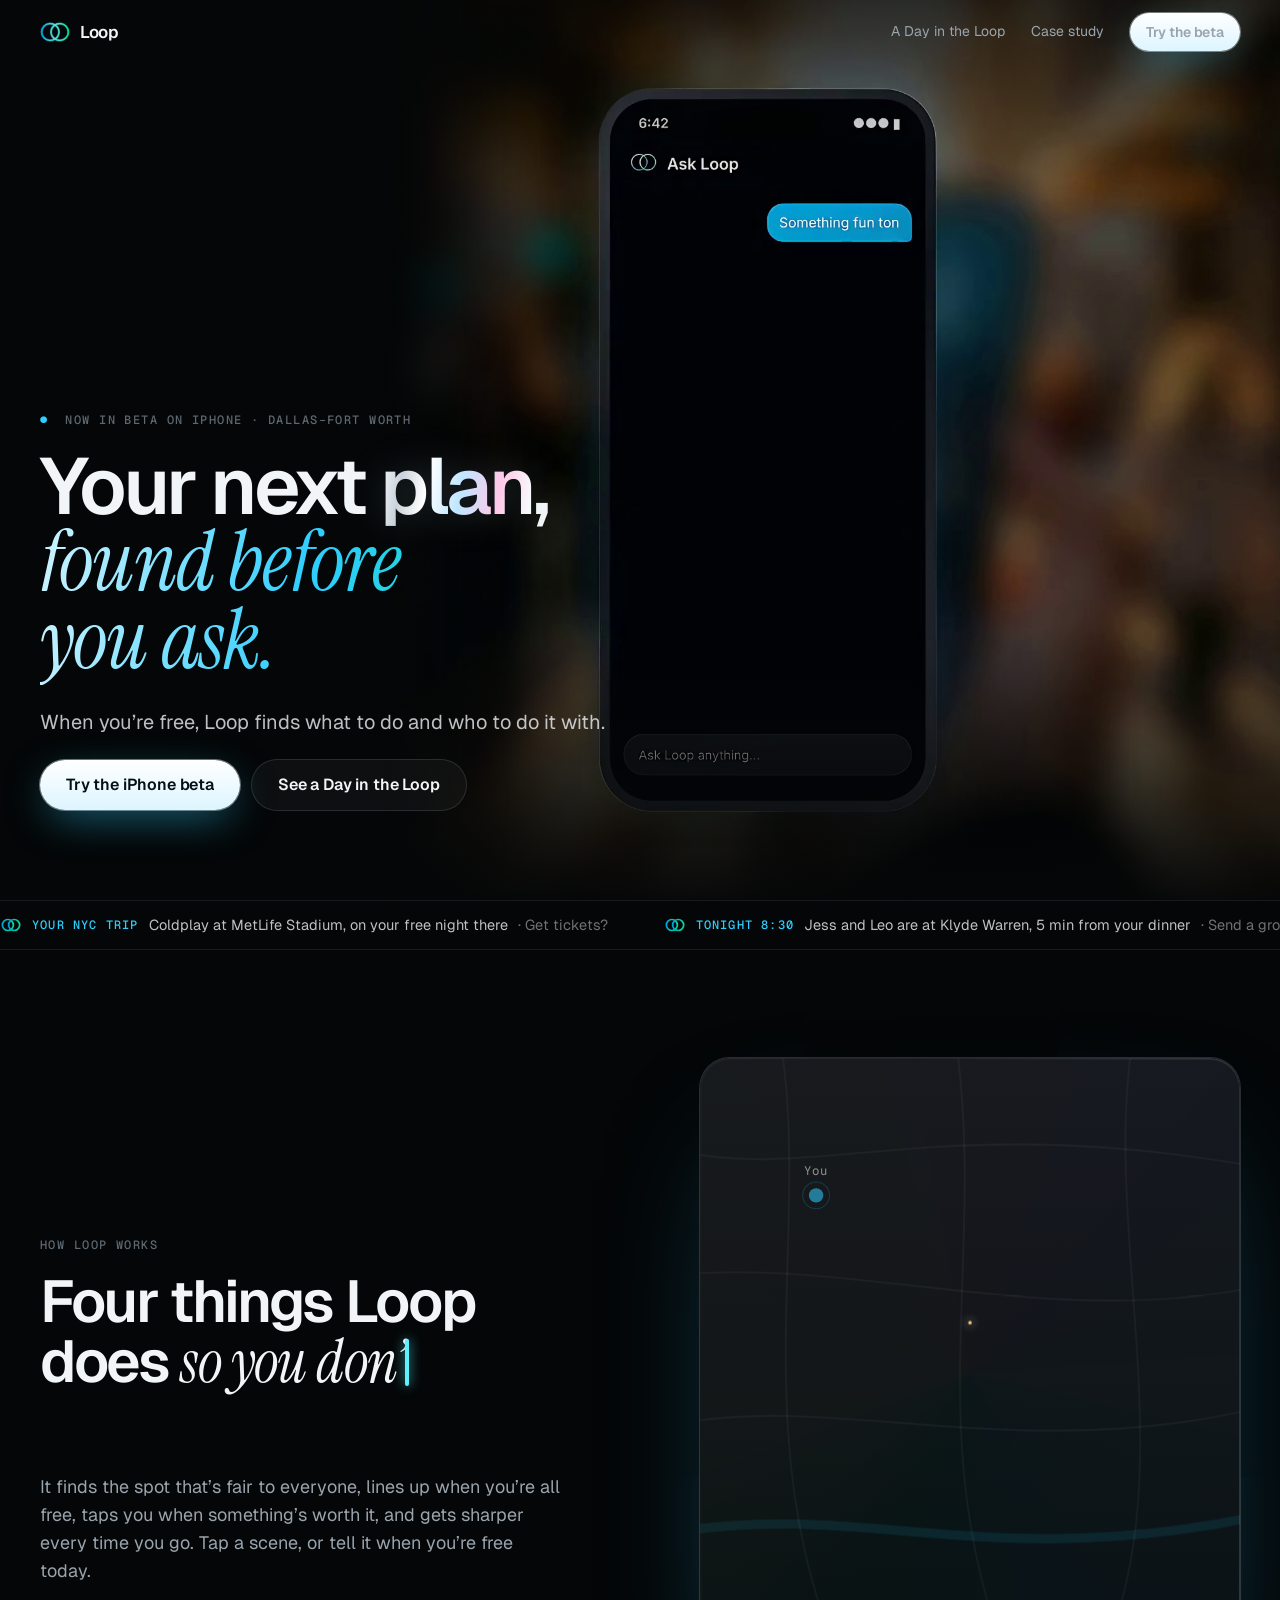
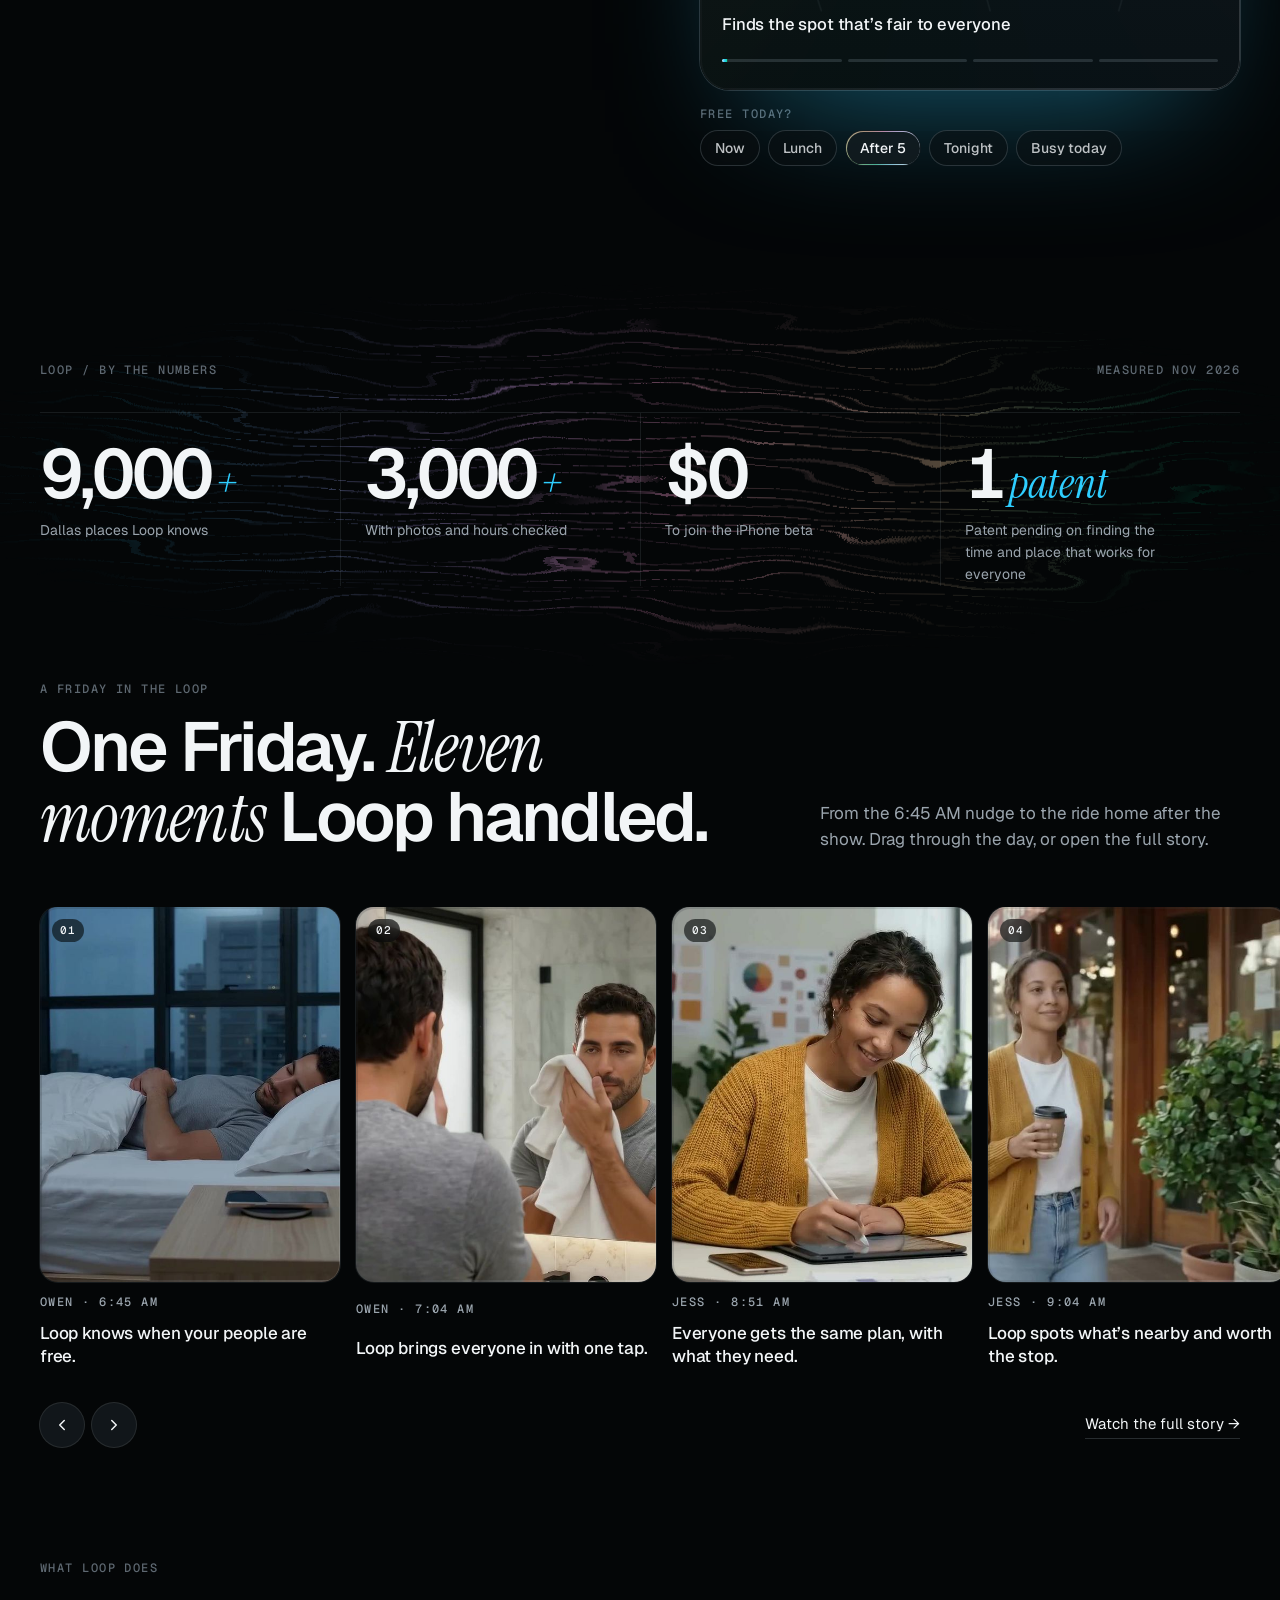
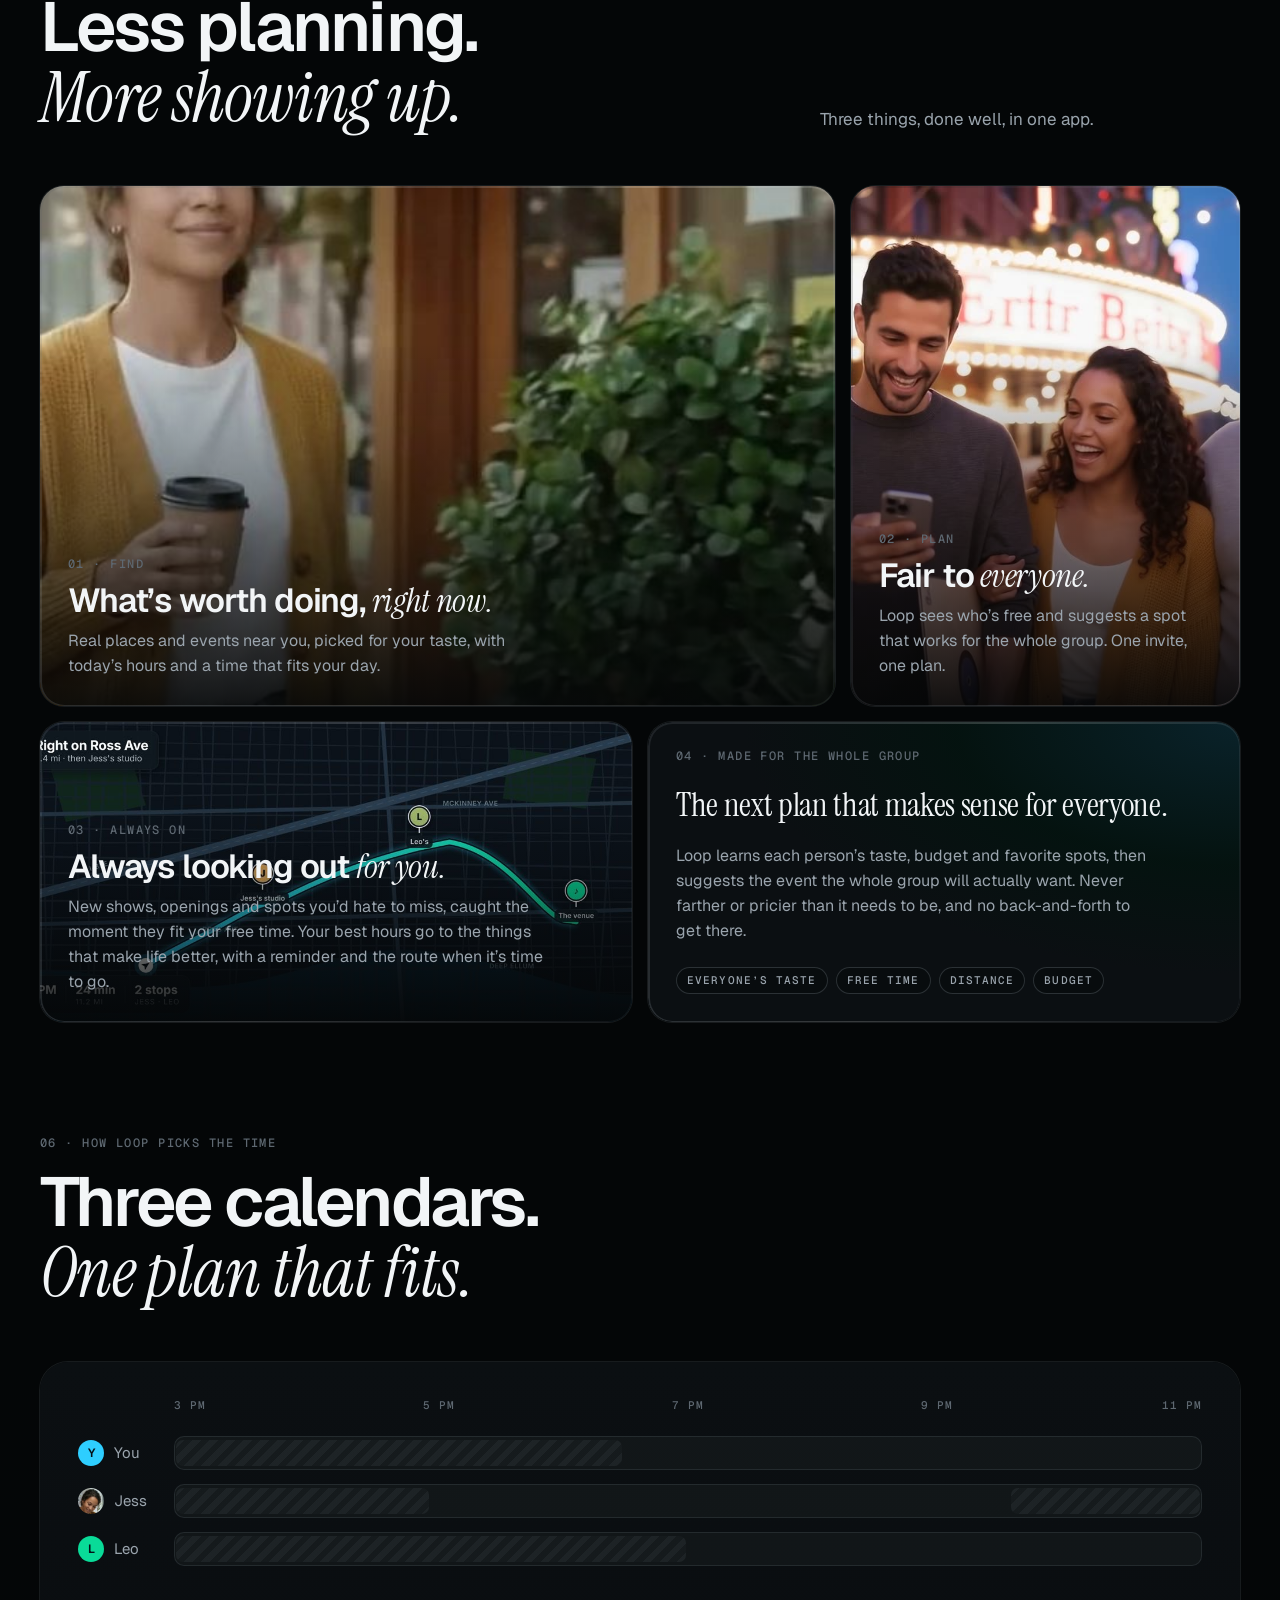
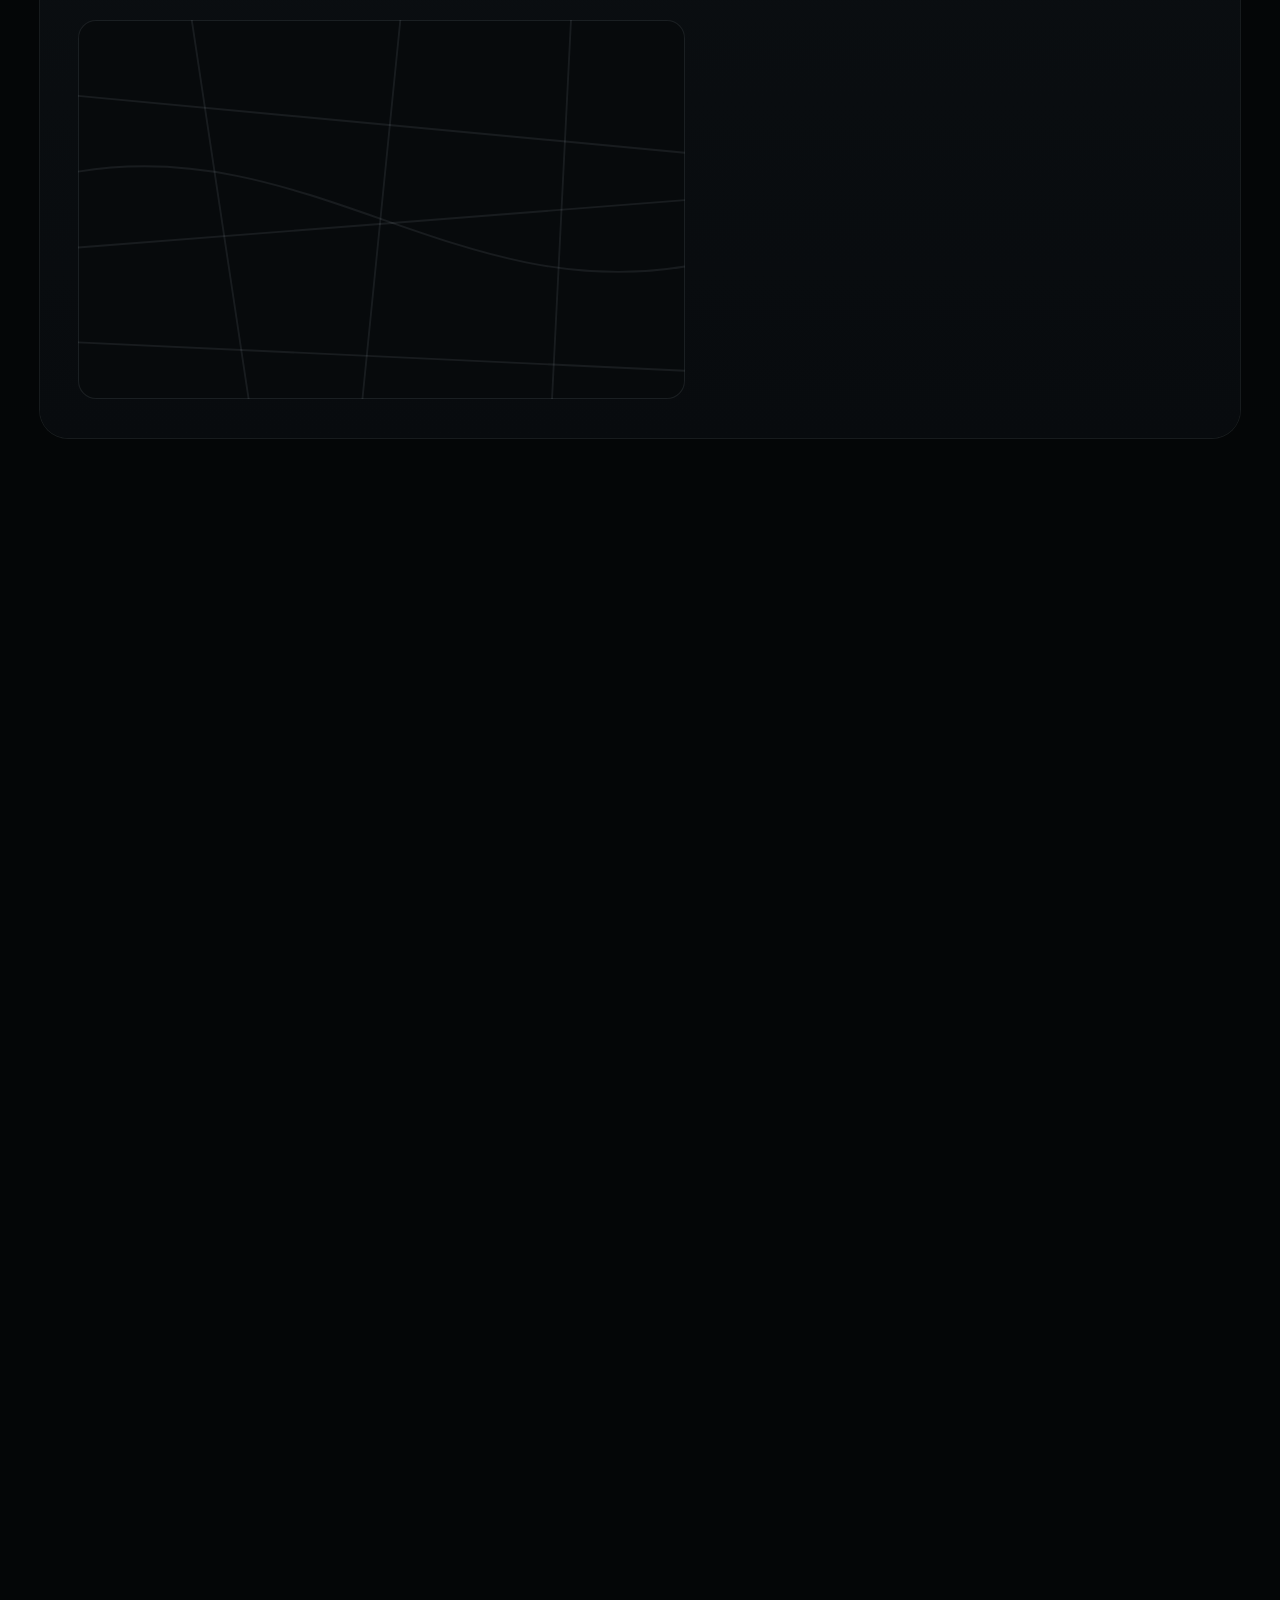
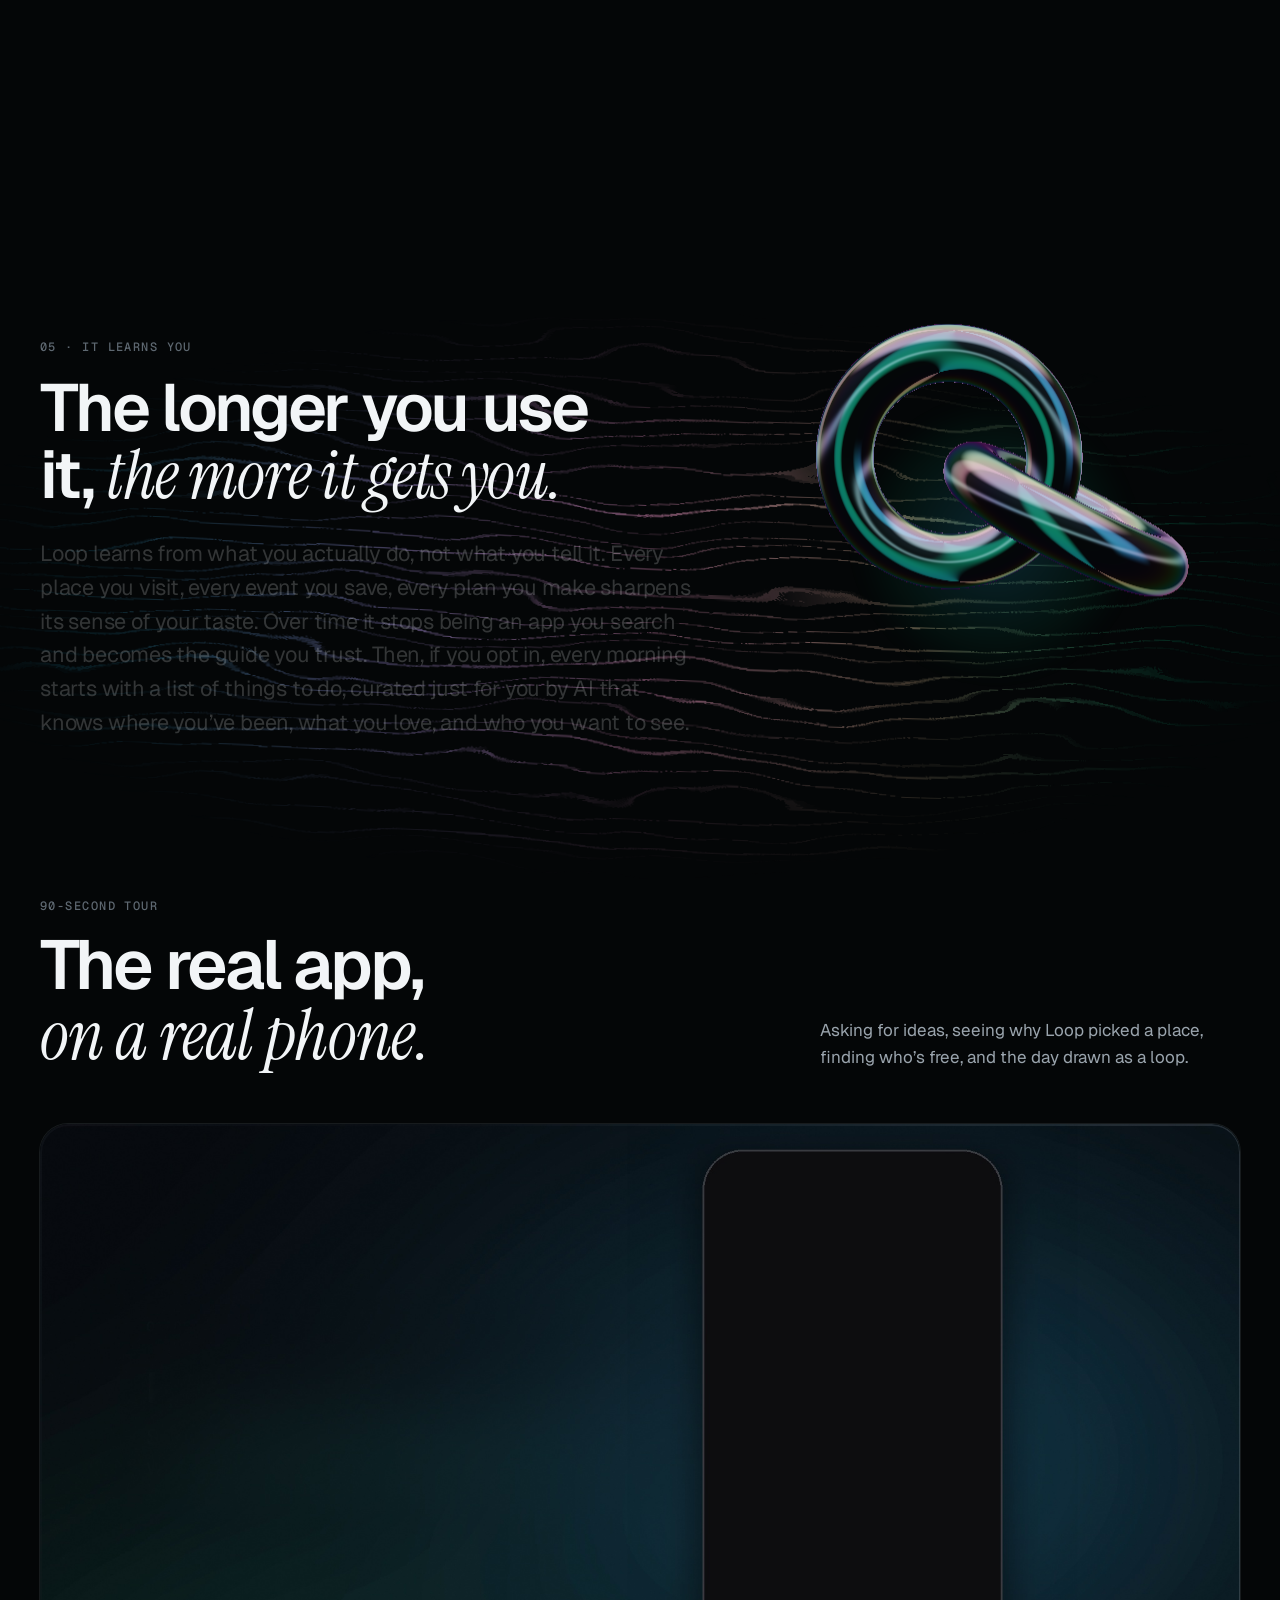
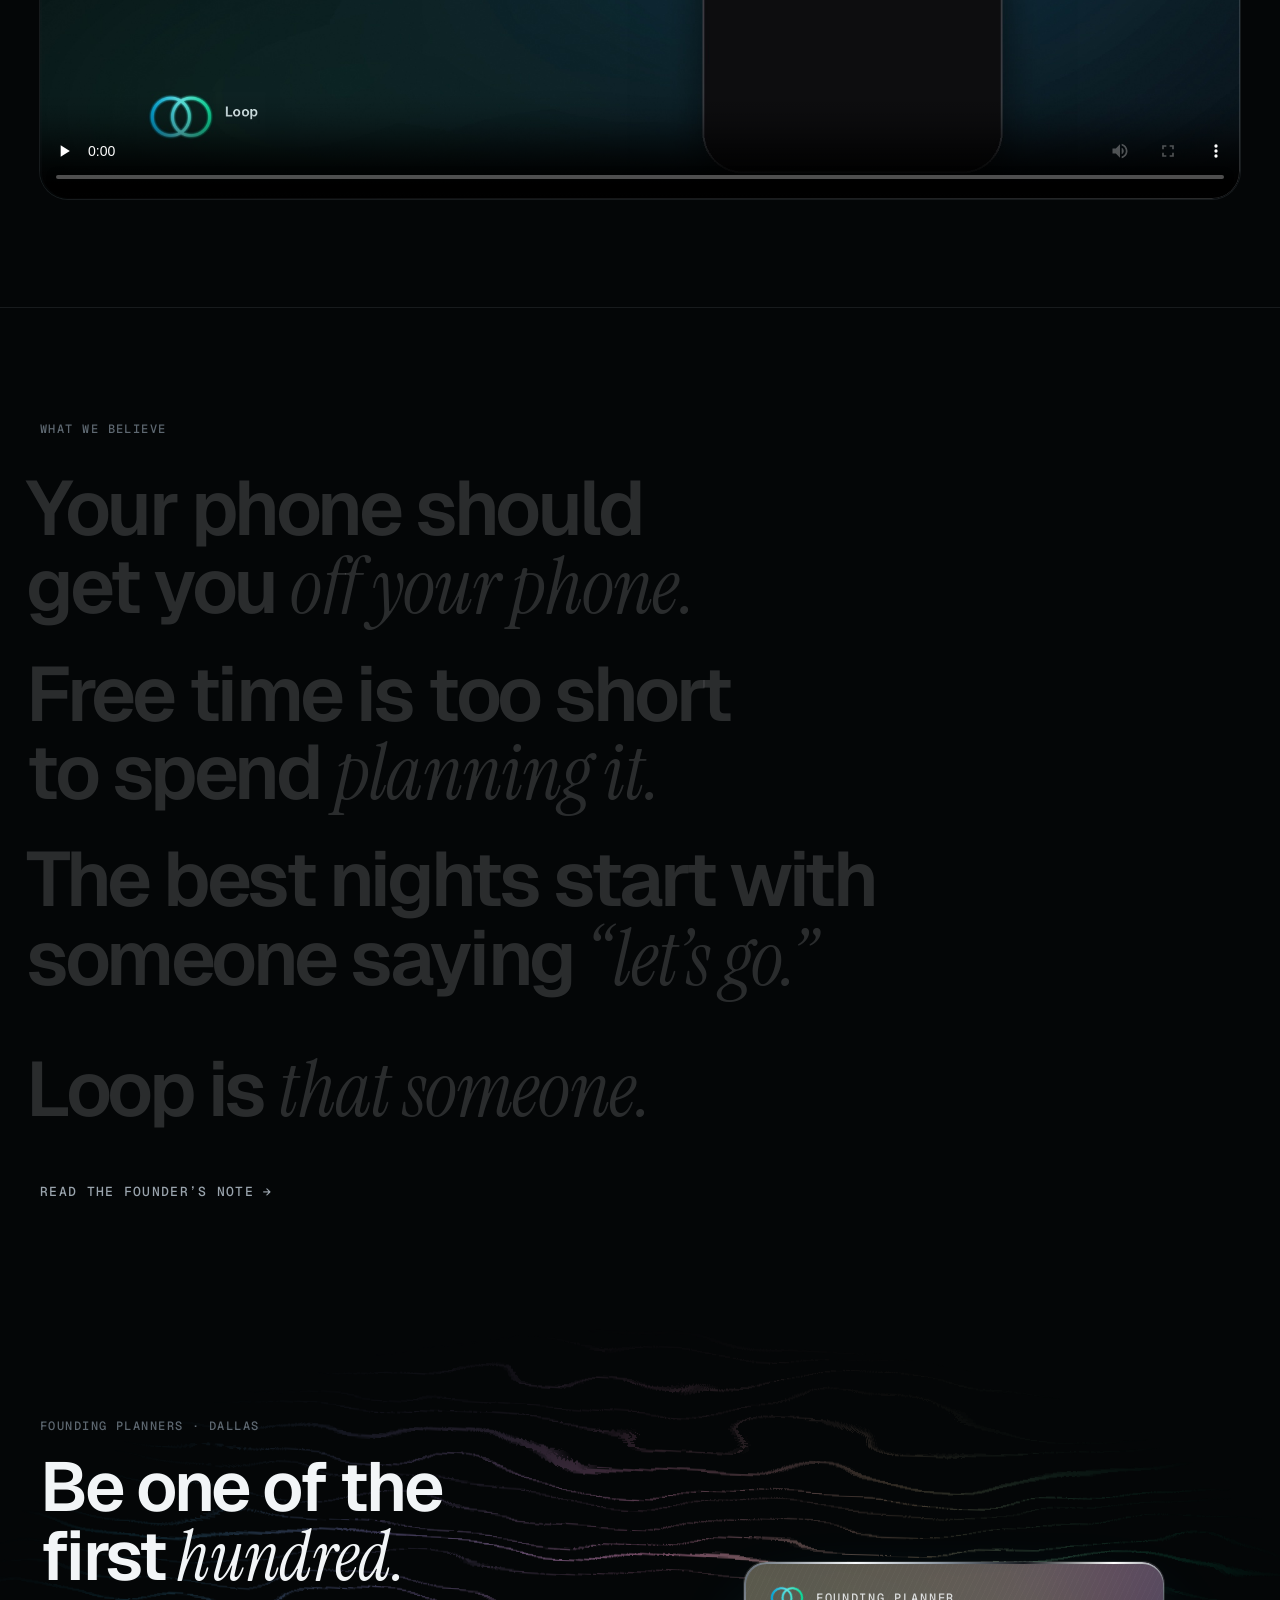
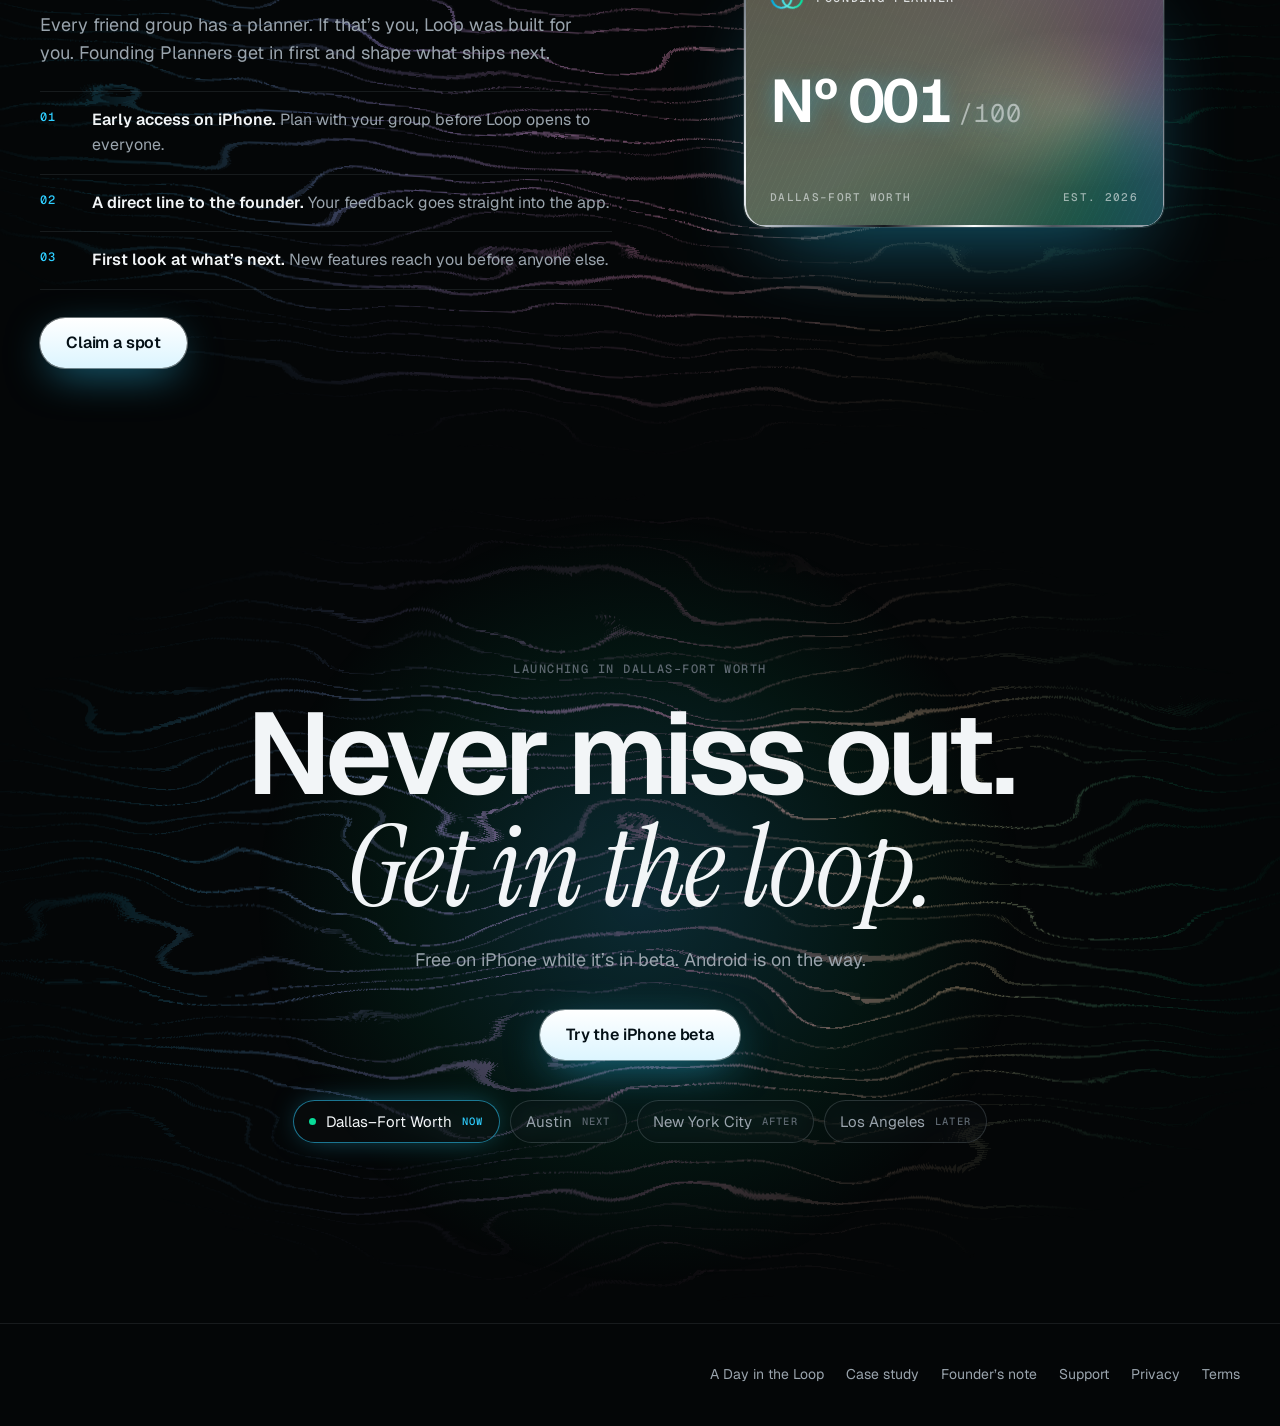
==== commit 2f68ea6e: "Hero: Juniper Vale scene scaled into the clear right side (fits the 1440x900 crop, clear of the head" ====
--- a/index.html
+++ b/index.html
@@ -1170,7 +1170,7 @@
     var v = document.getElementById('hero-video'); if (!v) return;
     var saveData = navigator.connection && navigator.connection.saveData;
     if (reduce || saveData) return;
-    v.src = window.matchMedia('(max-width: 700px)').matches ? '/assets/home/hero-film-mobile.mp4?v=k8' : '/assets/home/hero-film.mp4?v=k8';
+    v.src = window.matchMedia('(max-width: 700px)').matches ? '/assets/home/hero-film-mobile.mp4?v=k9' : '/assets/home/hero-film.mp4?v=k9';
     v.addEventListener('playing', function () { v.classList.add('playing'); }, { once: true });
     var p = v.play(); if (p && p.catch) p.catch(function () {});
     if ('IntersectionObserver' in window) new IntersectionObserver(function (es) { if (es[0].isIntersecting) { var q = v.play(); if (q && q.catch) q.catch(function () {}); } else v.pause(); }, { threshold: 0.05 }).observe(v);
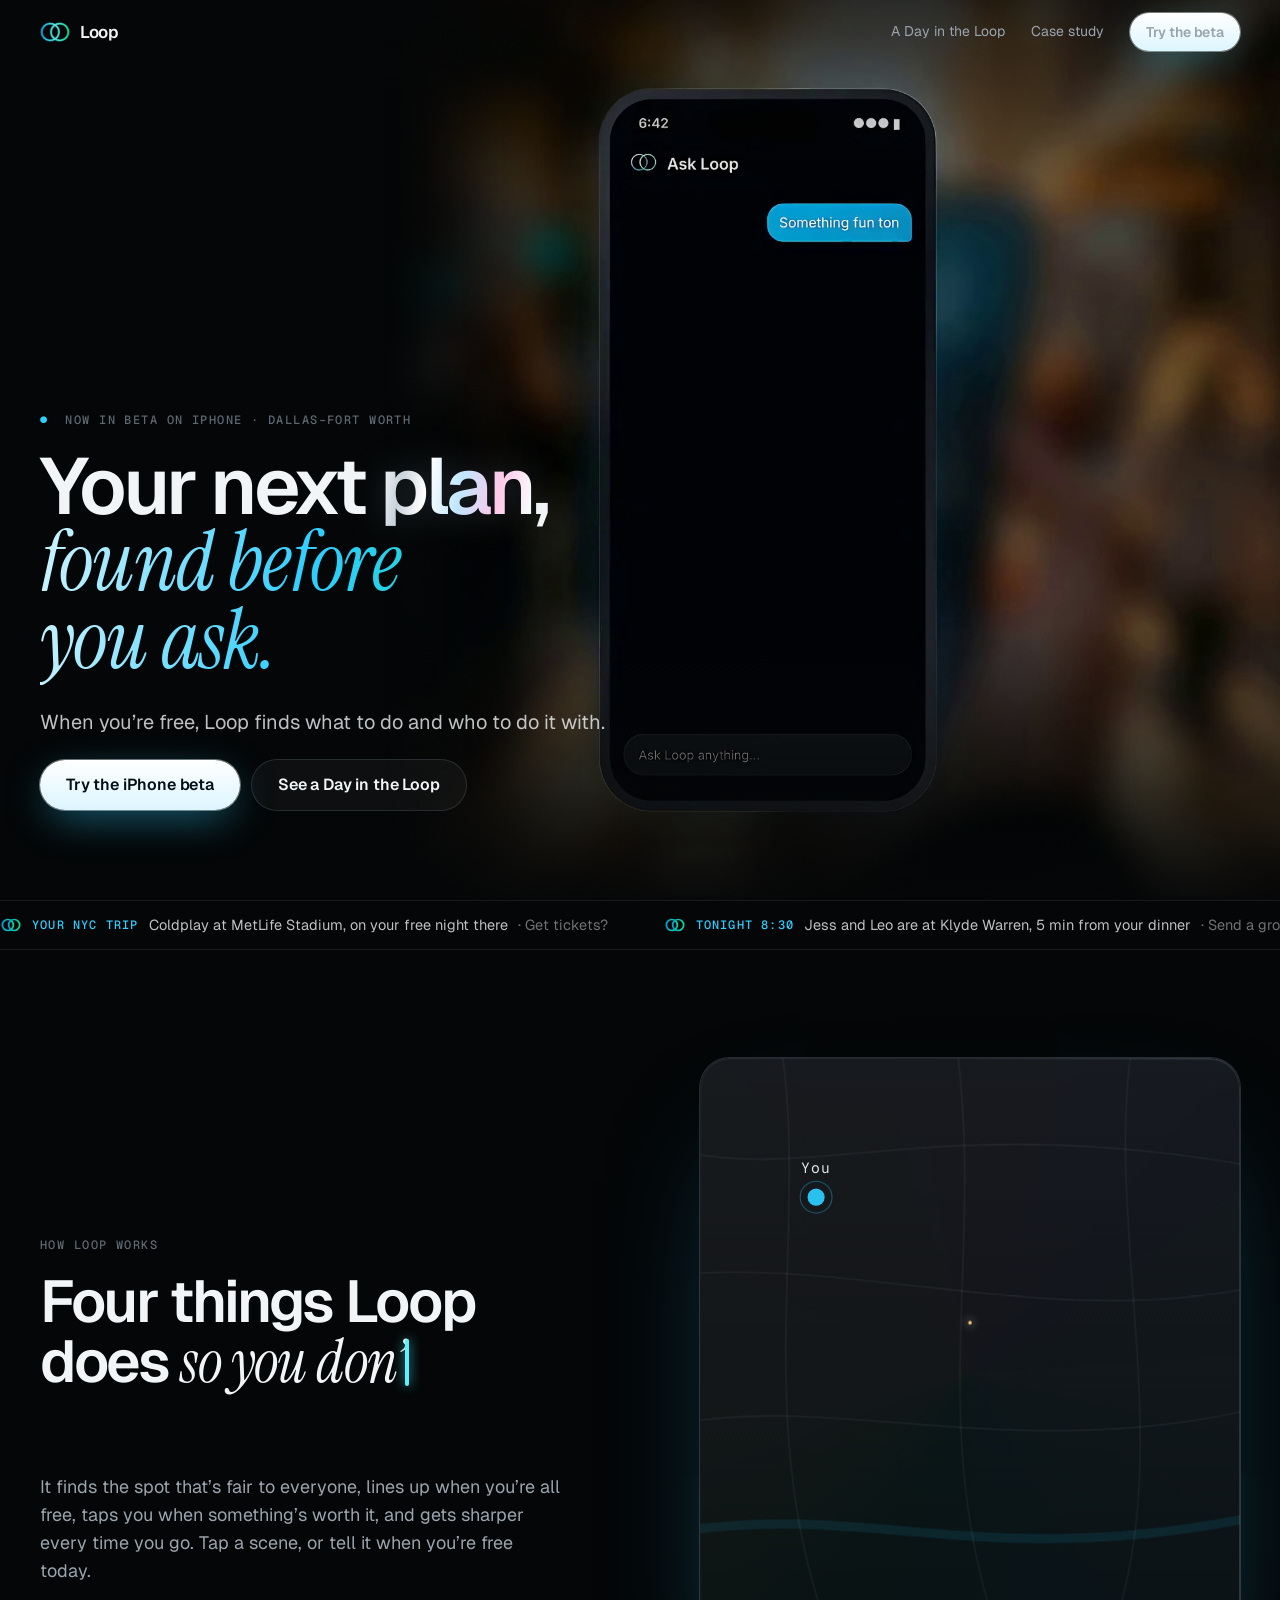
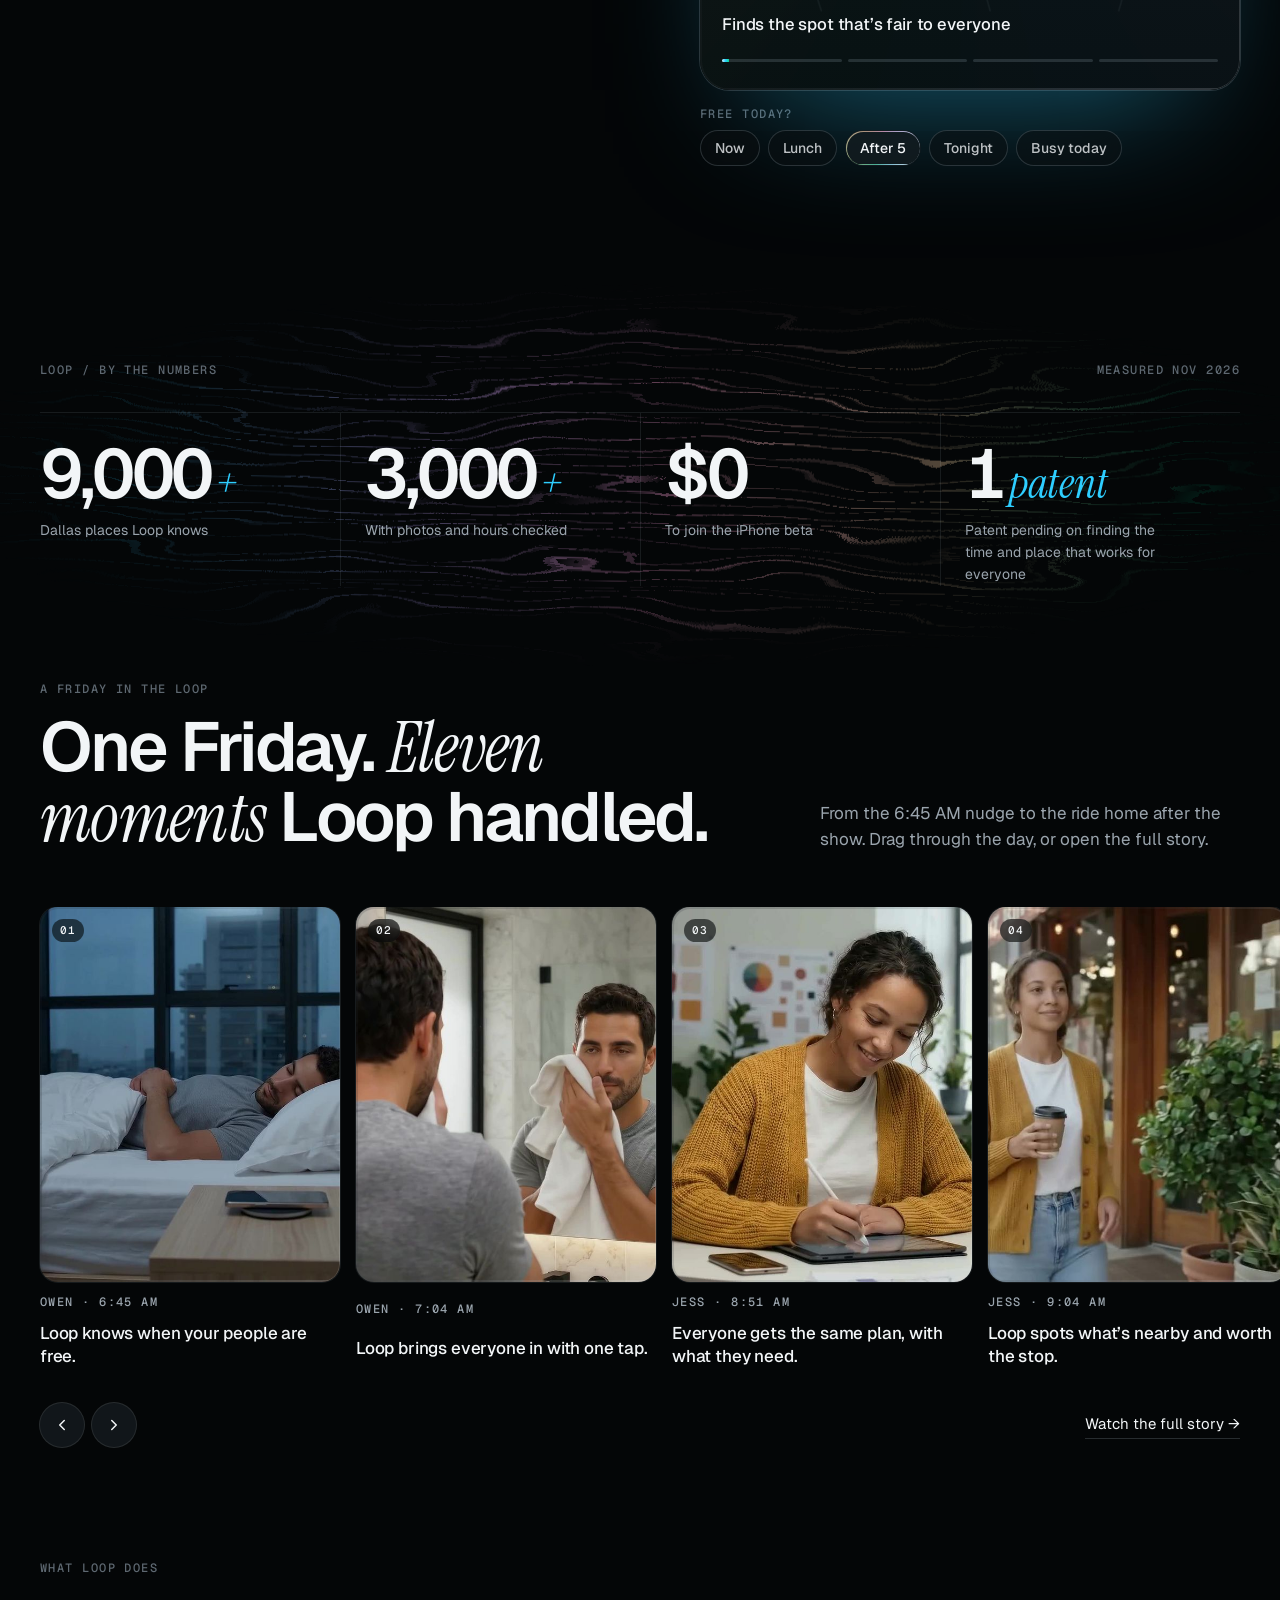
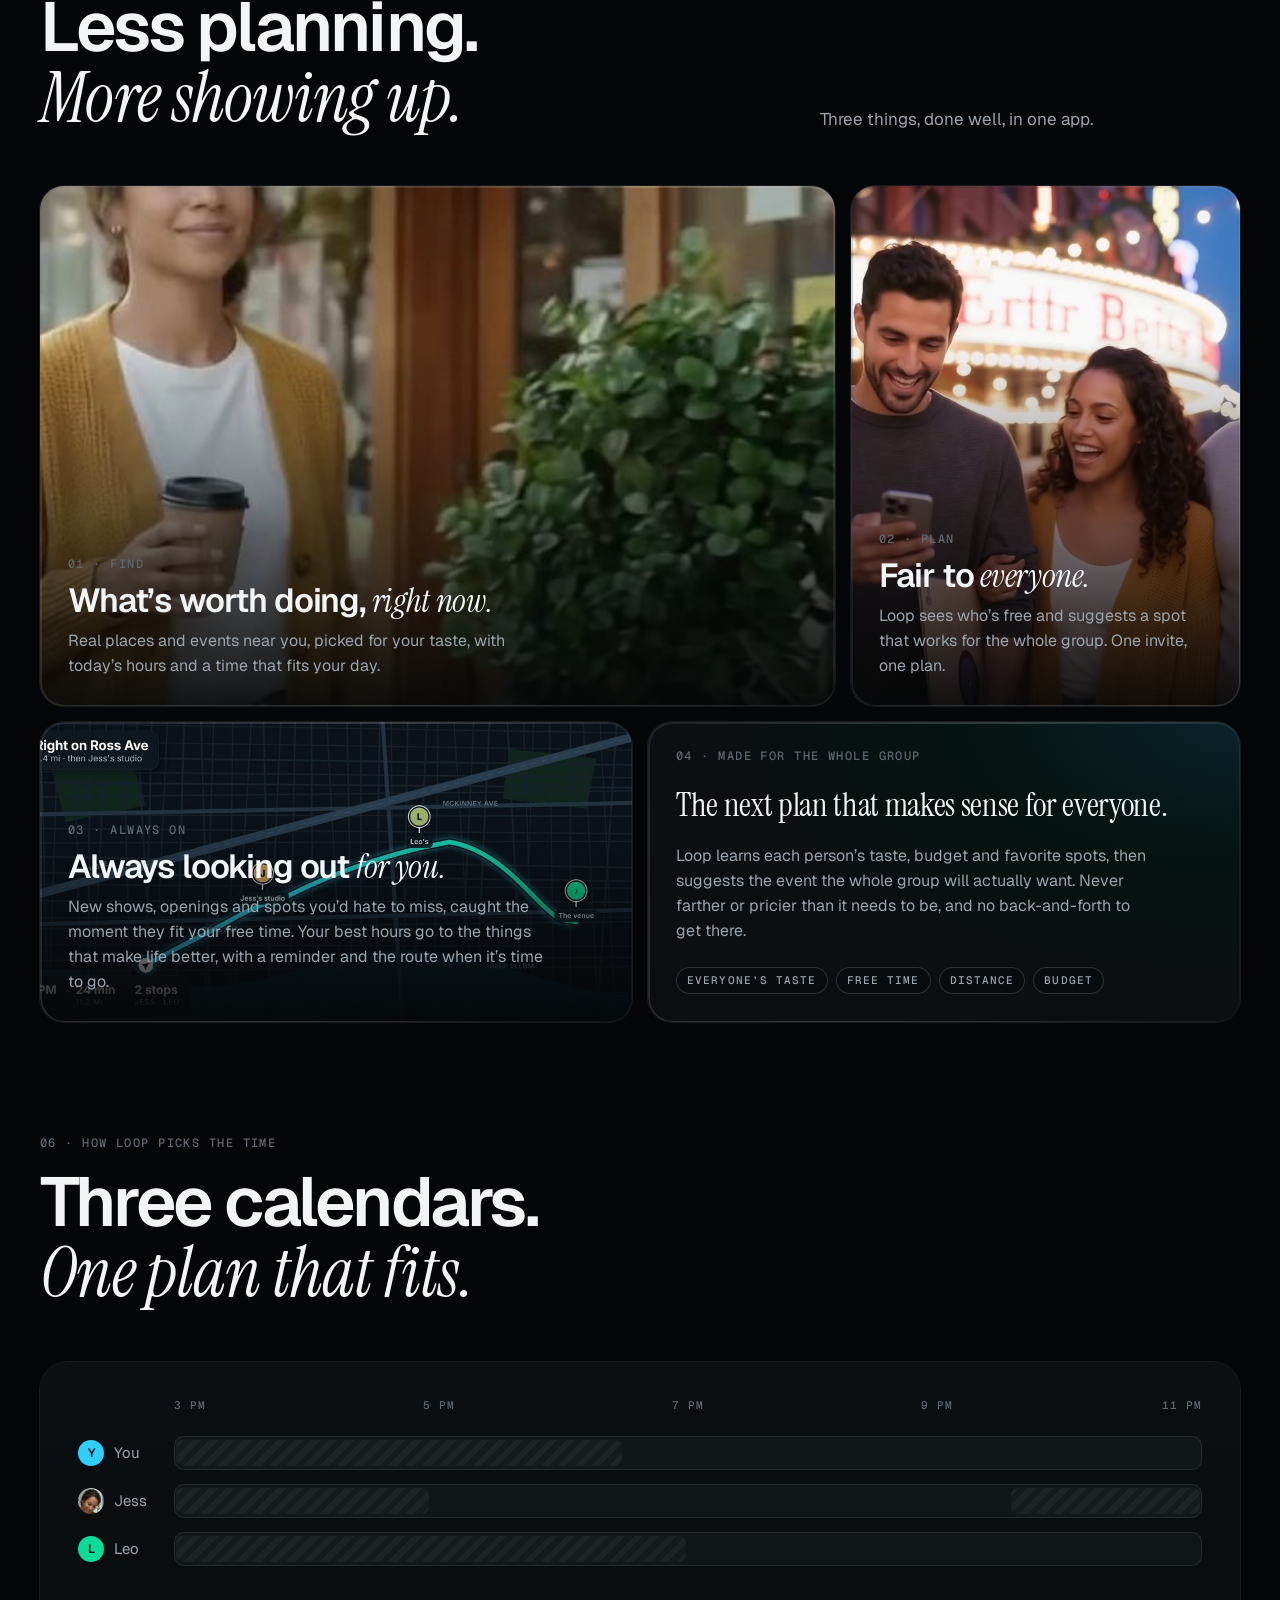
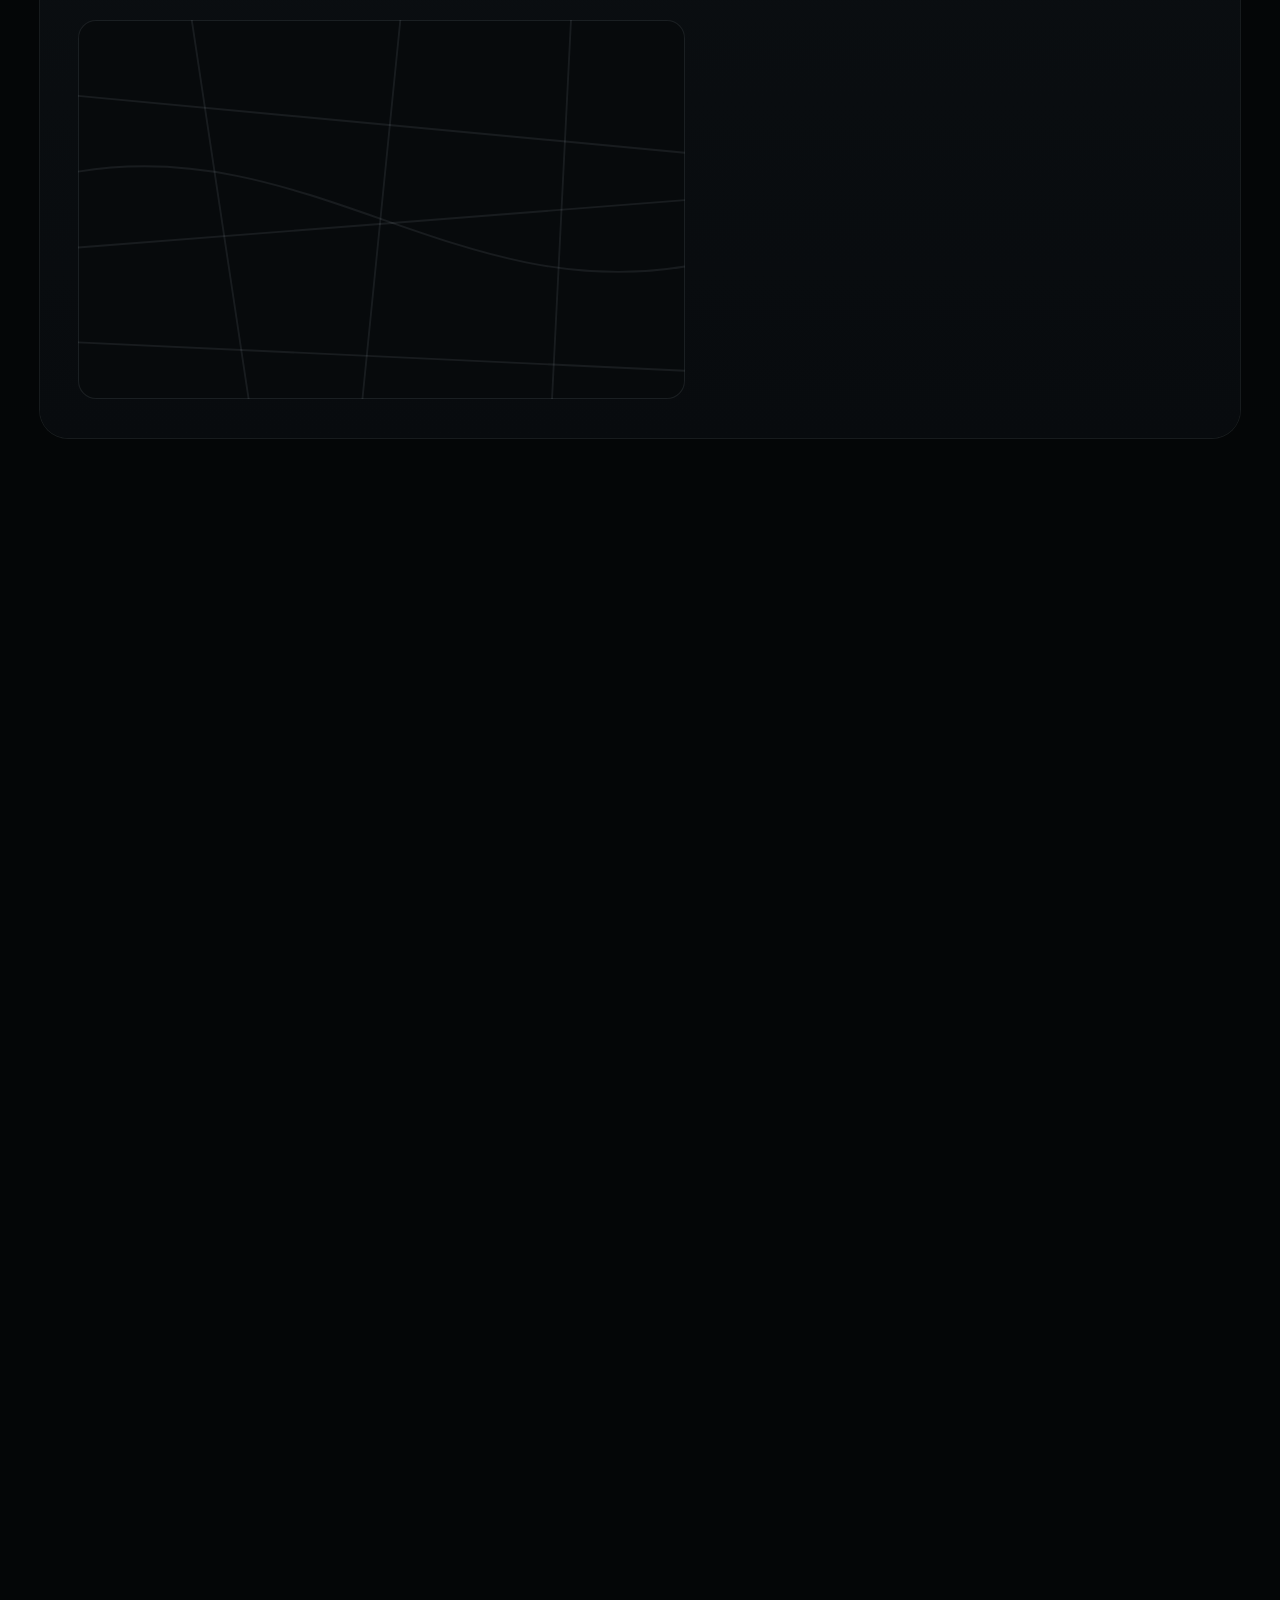
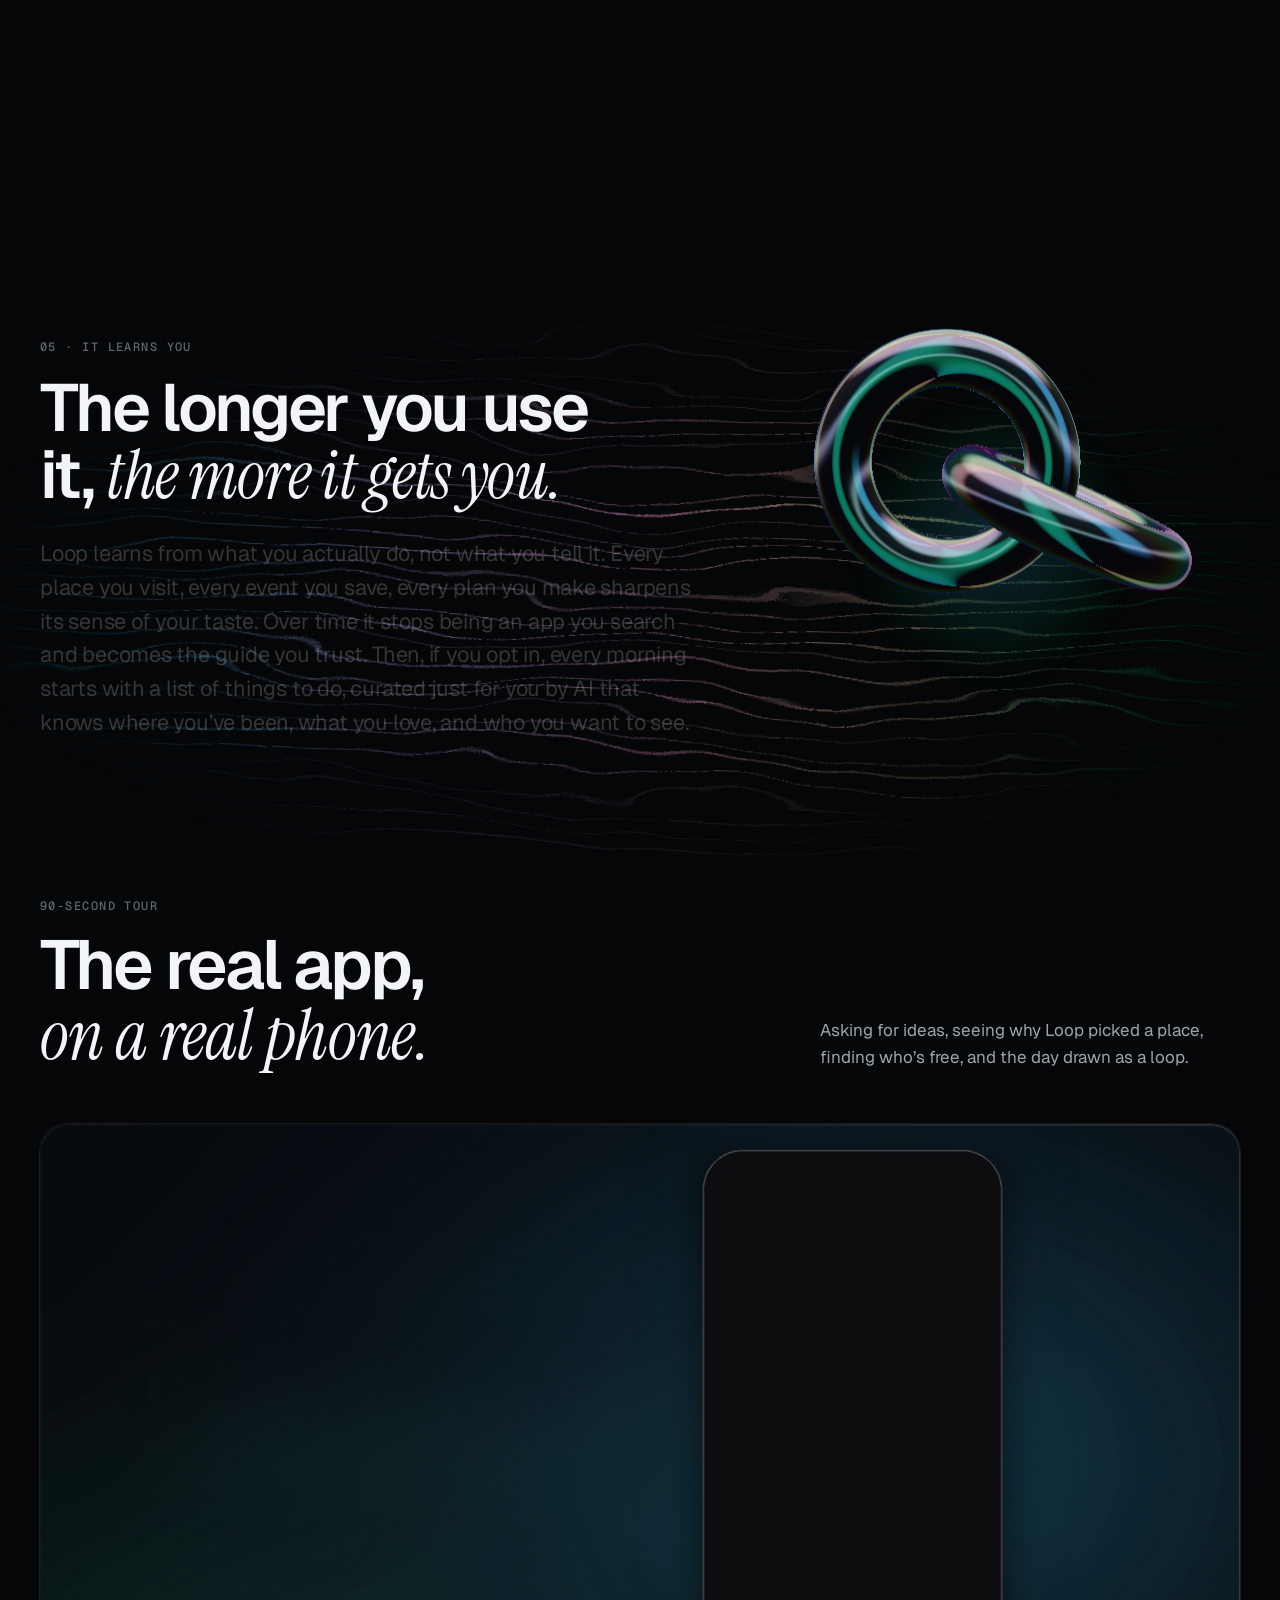
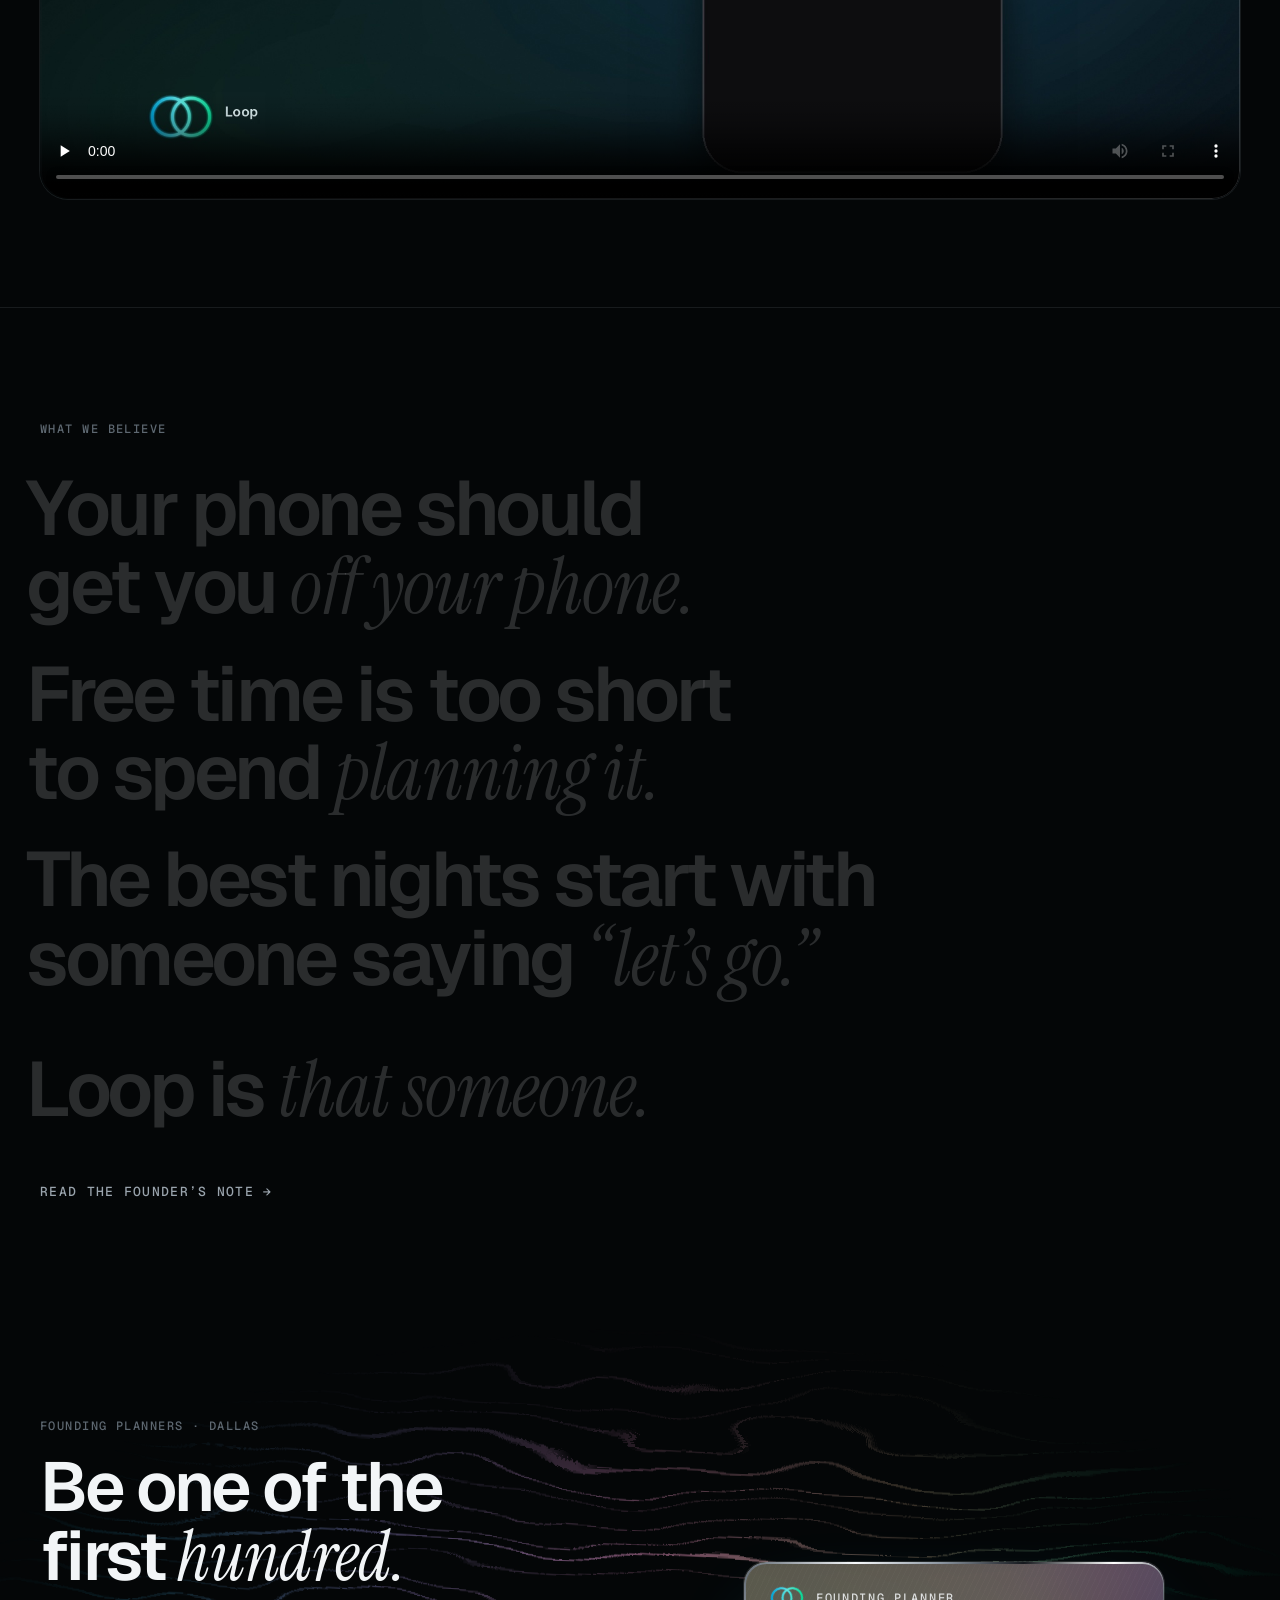
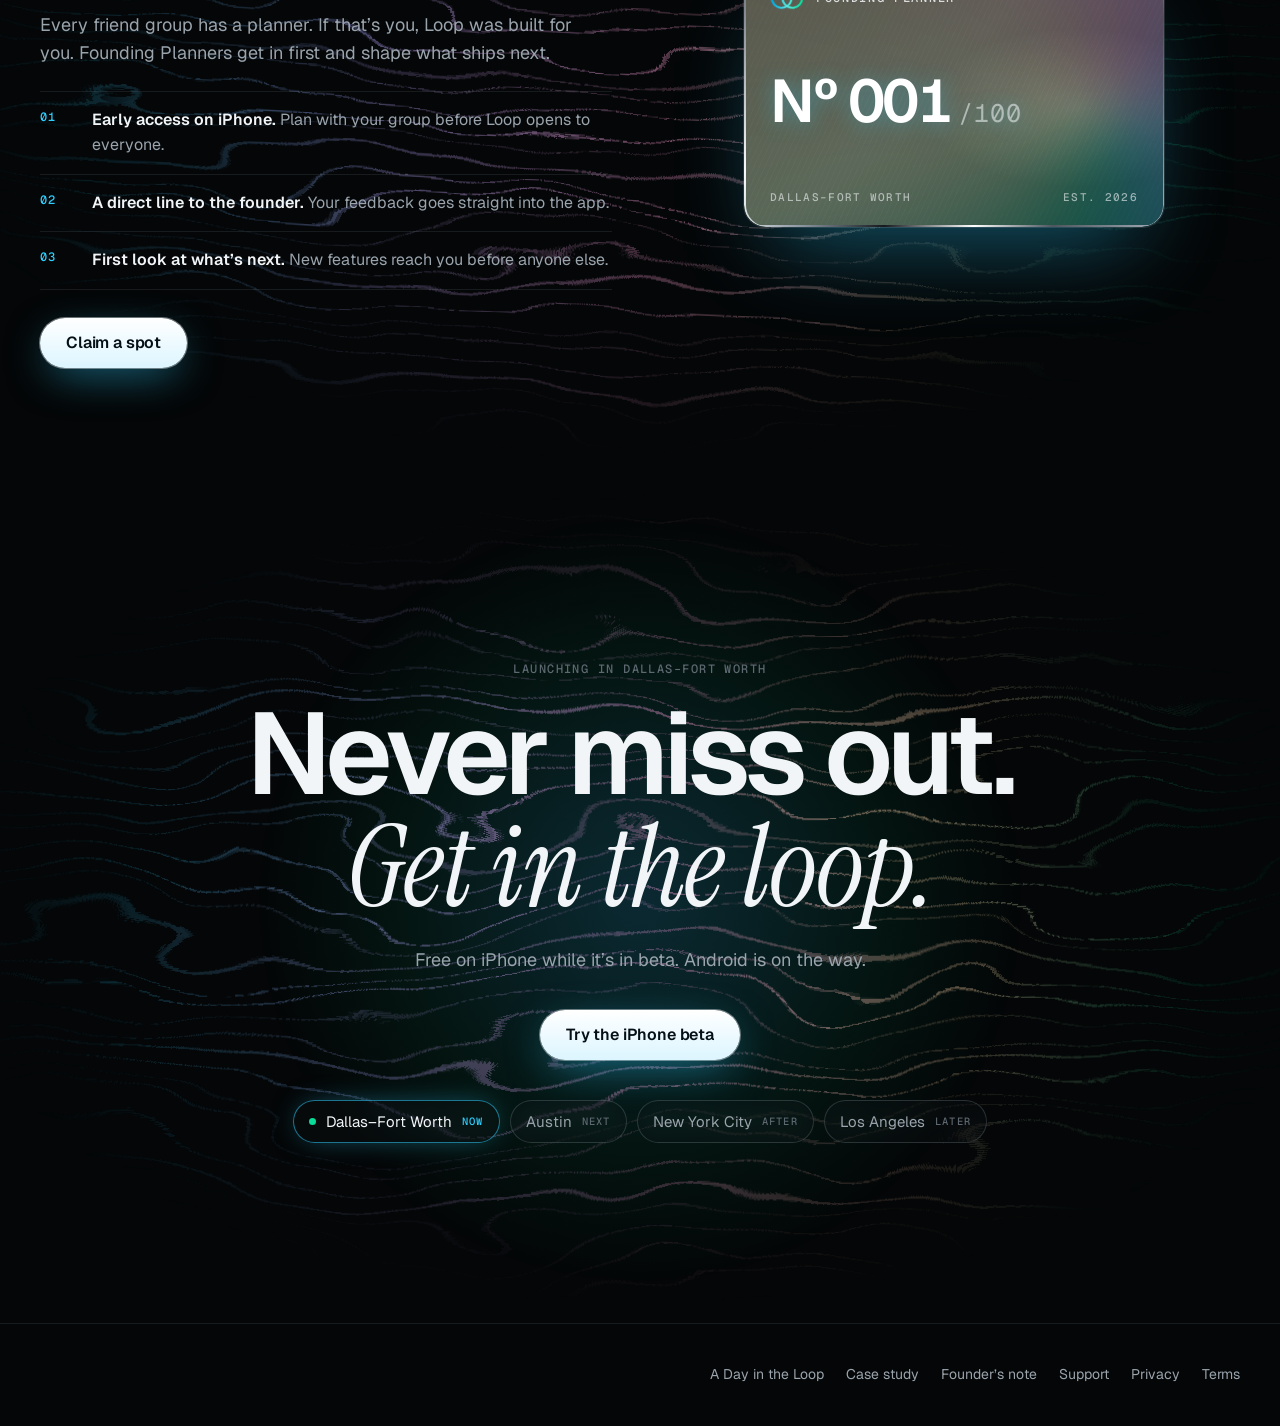
==== commit a60d2392: "Hero (phones): the 1080x1920 portrait film plays whole in a true 9:16 frame instead of being cover-c" ====
--- a/index.html
+++ b/index.html
@@ -640,12 +640,13 @@
 }
 .hero h1 { font-size: clamp(50px, 6.2vw, 100px); }
 @media (max-width: 700px) {
-  /* Phones: the film plays uncropped as a 16:9 band under the nav, the headline sits below it */
-  .hero { min-height: 0; align-items: stretch; }
-  .hero-media { inset: auto; top: 64px; left: 0; right: 0; height: 56.25vw; }
-  .hero-media img, .hero-media video { object-position: 50% 50%; }
-  .hero::after { background: linear-gradient(180deg, rgba(4,6,7,0) 0, rgba(4,6,7,0) calc(64px + 40vw), rgba(4,6,7,1) calc(64px + 56.25vw)); }
-  .hero-inner { padding-block: calc(64px + 56.25vw + 20px) 48px; }
+  /* Phones: the 1080x1920 portrait film plays WHOLE in a true 9:16 frame under the nav
+     (full width, capped to the first screen so none of it is cropped), the headline sits below it */
+  .hero { --fh: min(177.78vw, calc(100svh - 64px)); min-height: 0; align-items: stretch; }
+  .hero-media { inset: auto; top: 64px; left: 50%; right: auto; transform: translateX(-50%); height: var(--fh); width: calc(var(--fh) * 0.5625); }
+  .hero-media img, .hero-media video { object-fit: cover; object-position: 50% 50%; }
+  .hero::after { background: linear-gradient(180deg, rgba(4,6,7,0) 0, rgba(4,6,7,0) calc(64px + var(--fh) - 40px), rgba(4,6,7,1) calc(64px + var(--fh) + 1px)); }
+  .hero-inner { padding-block: calc(64px + var(--fh) + 20px) 48px; }
 }
 .how-grid { display: grid; grid-template-columns: minmax(0, 1fr) auto; gap: clamp(32px, 6vw, 96px); align-items: center; }
 .how-copy { display: grid; gap: 20px; max-width: 520px; }
@@ -1170,7 +1171,7 @@
     var v = document.getElementById('hero-video'); if (!v) return;
     var saveData = navigator.connection && navigator.connection.saveData;
     if (reduce || saveData) return;
-    v.src = window.matchMedia('(max-width: 700px)').matches ? '/assets/home/hero-film-mobile.mp4?v=k9' : '/assets/home/hero-film.mp4?v=k9';
+    v.src = window.matchMedia('(max-width: 700px)').matches ? '/assets/home/hero-film-mobile.mp4?v=k10' : '/assets/home/hero-film.mp4?v=k10';
     v.addEventListener('playing', function () { v.classList.add('playing'); }, { once: true });
     var p = v.play(); if (p && p.catch) p.catch(function () {});
     if ('IntersectionObserver' in window) new IntersectionObserver(function (es) { if (es[0].isIntersecting) { var q = v.play(); if (q && q.catch) q.catch(function () {}); } else v.pause(); }, { threshold: 0.05 }).observe(v);
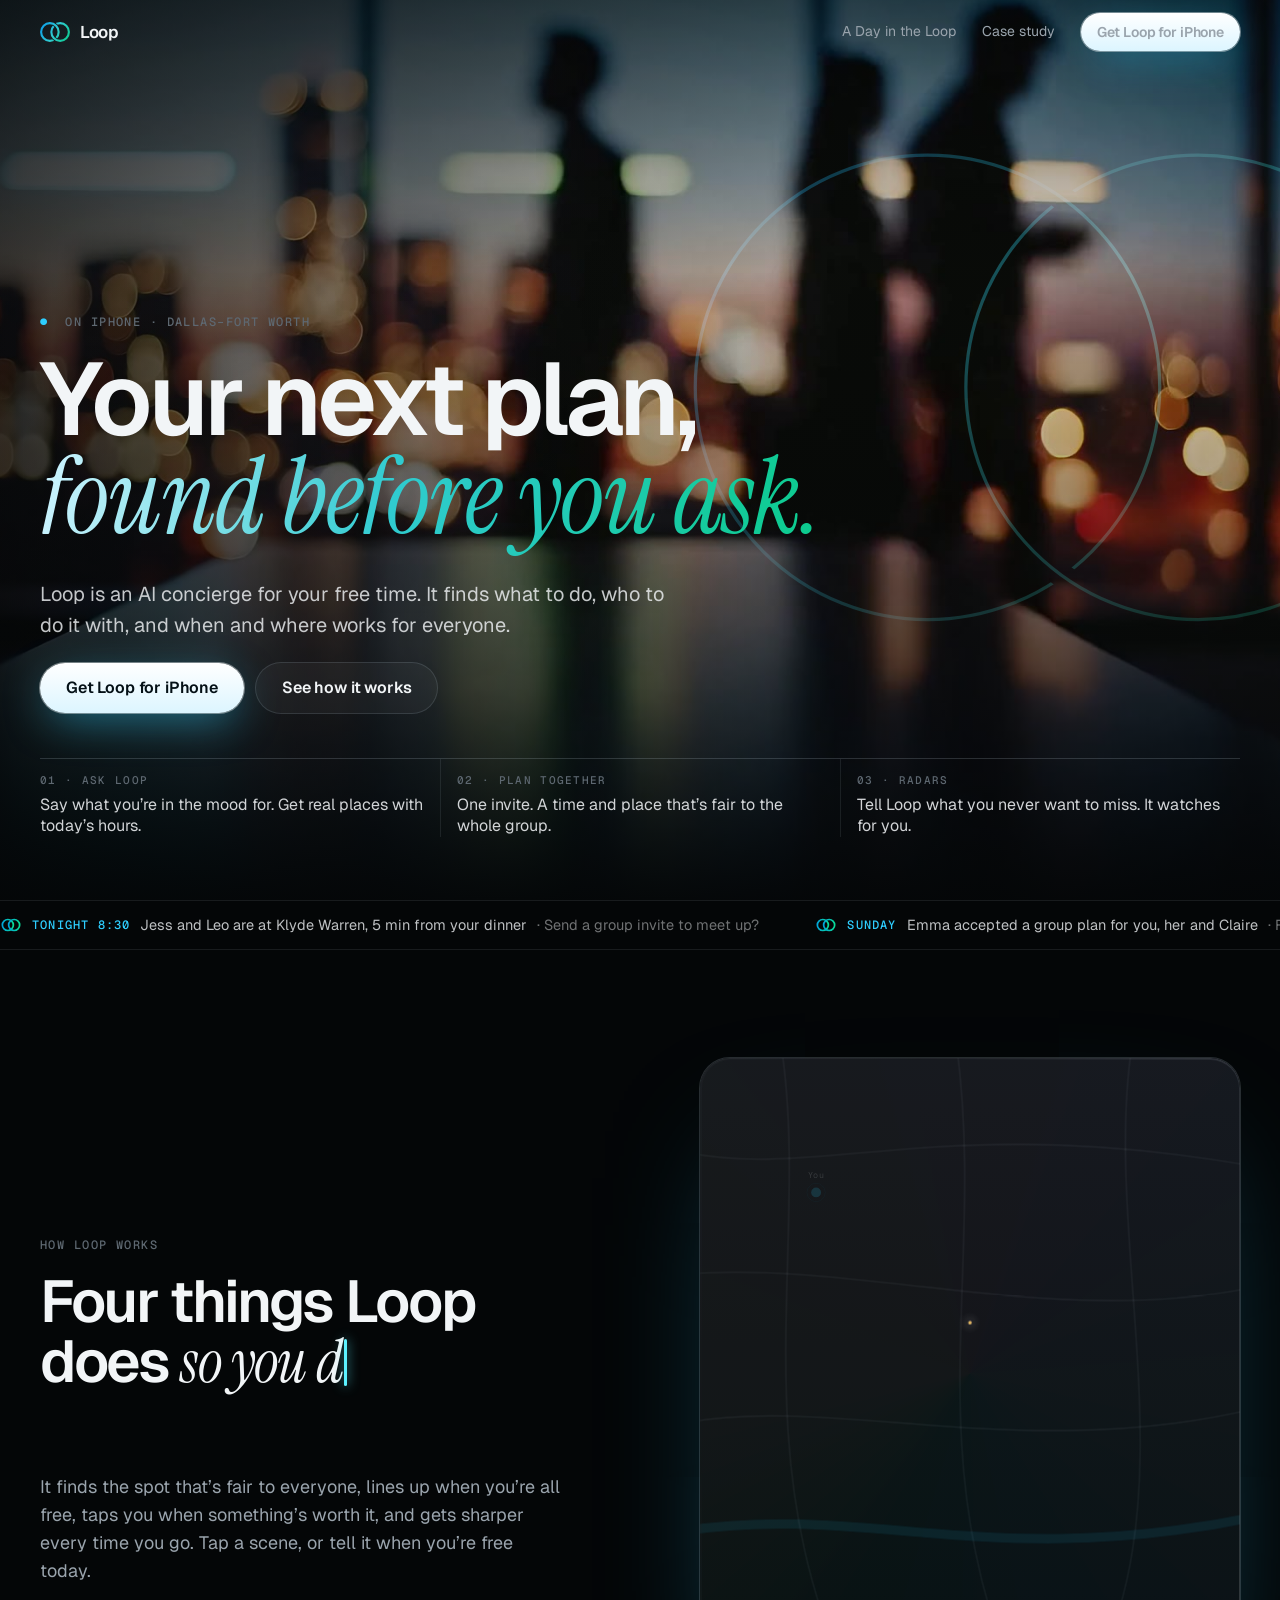
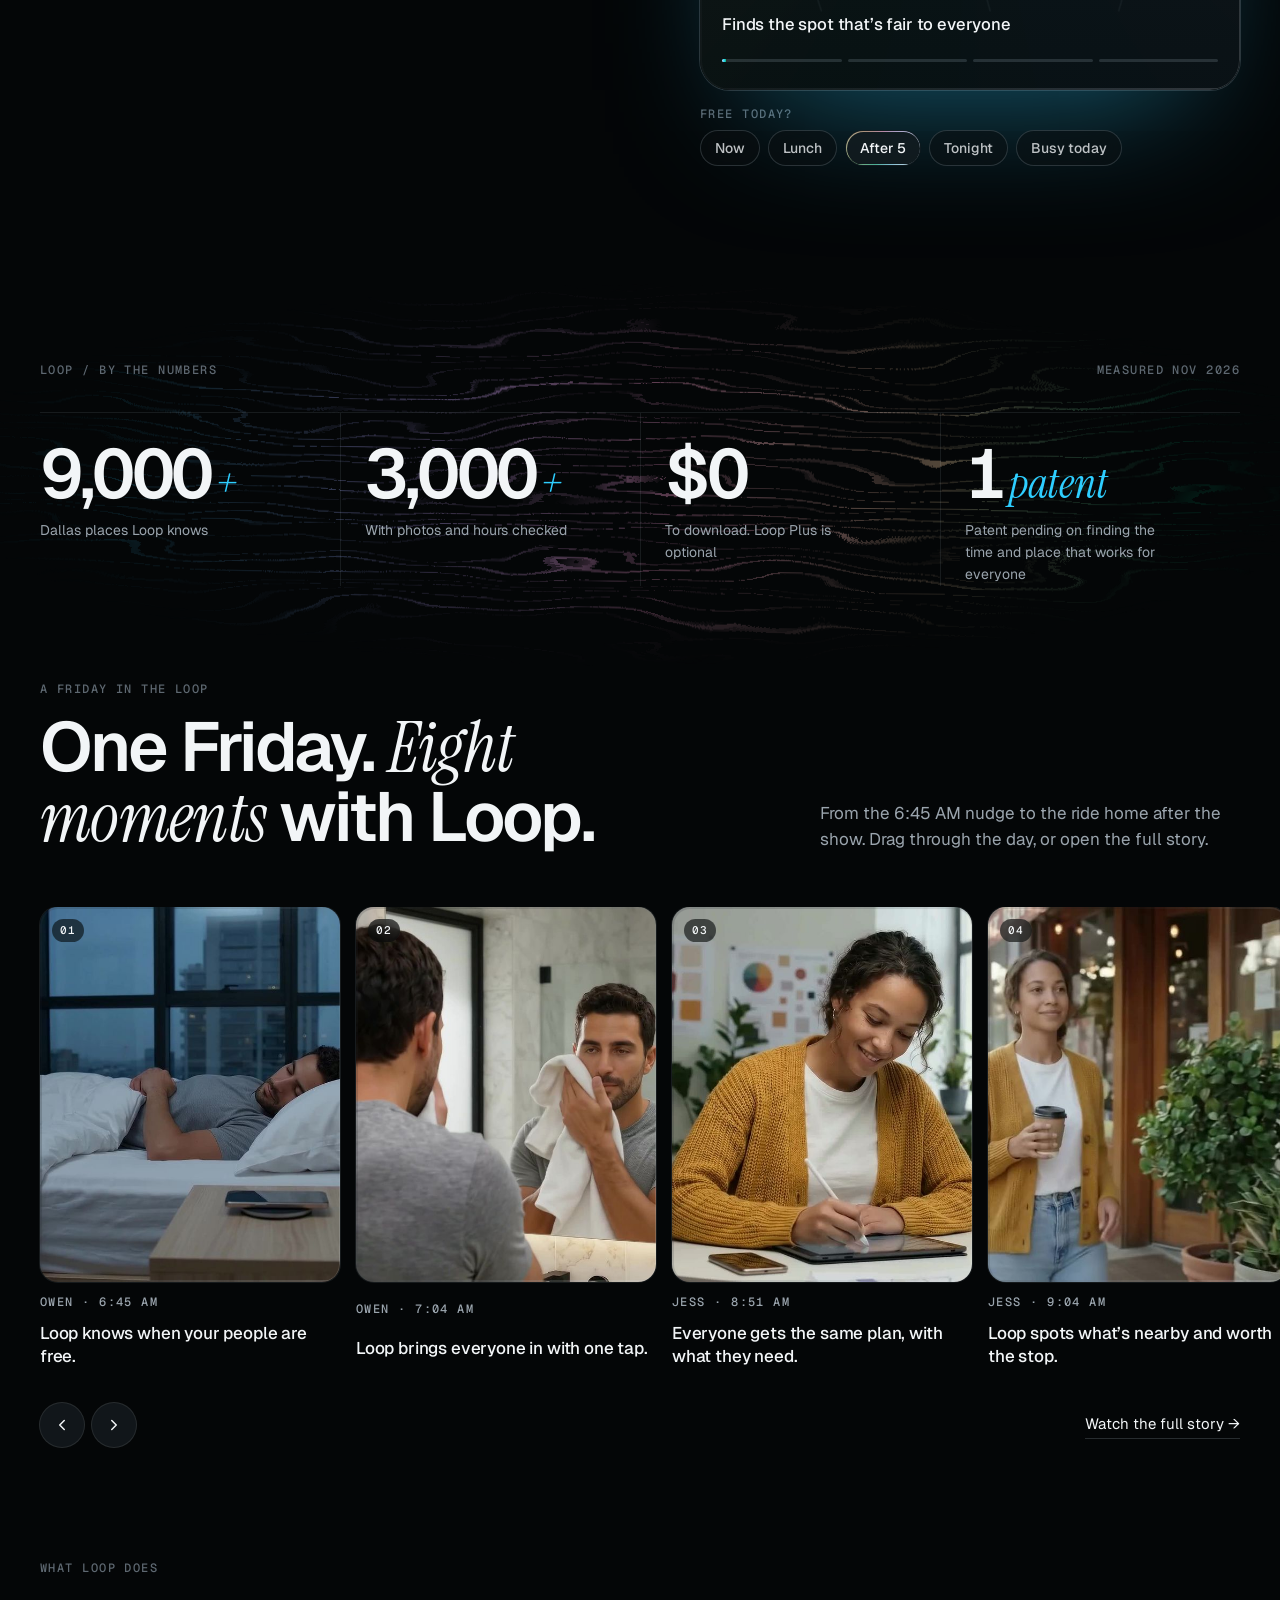
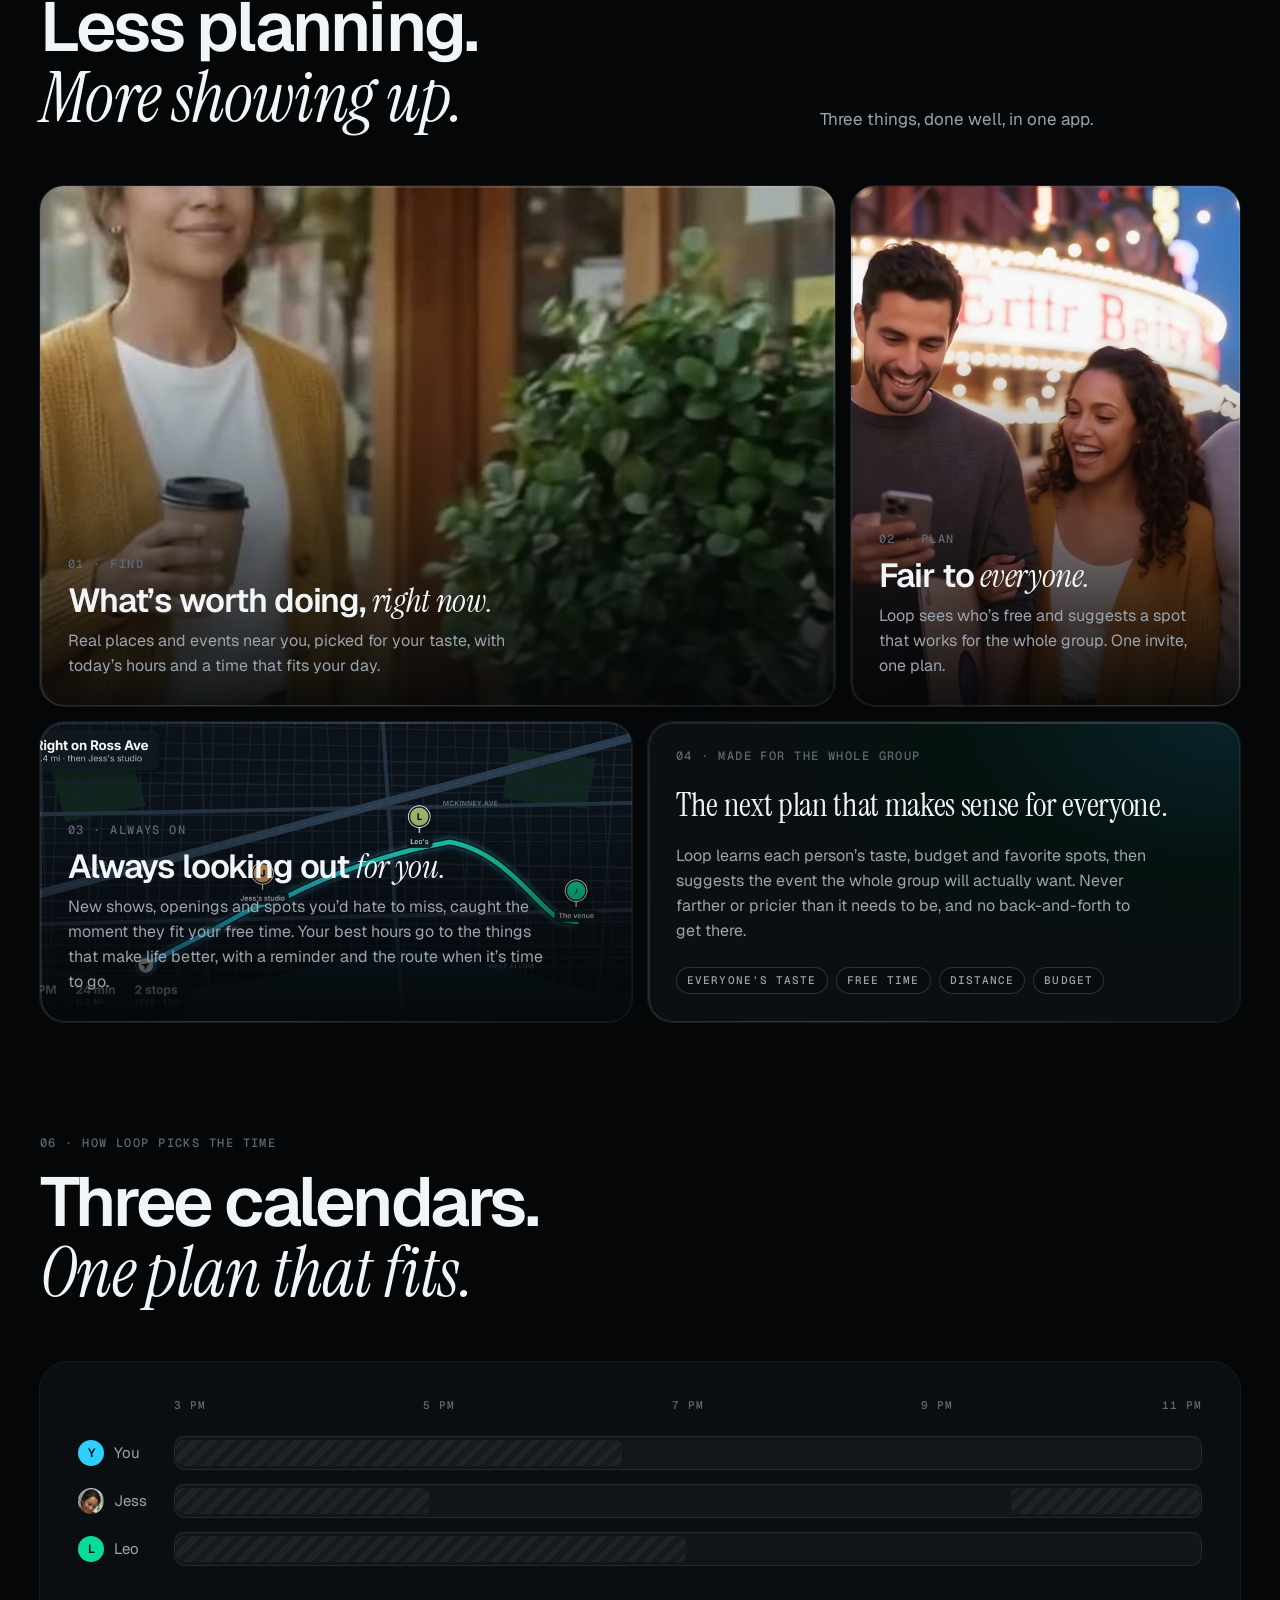
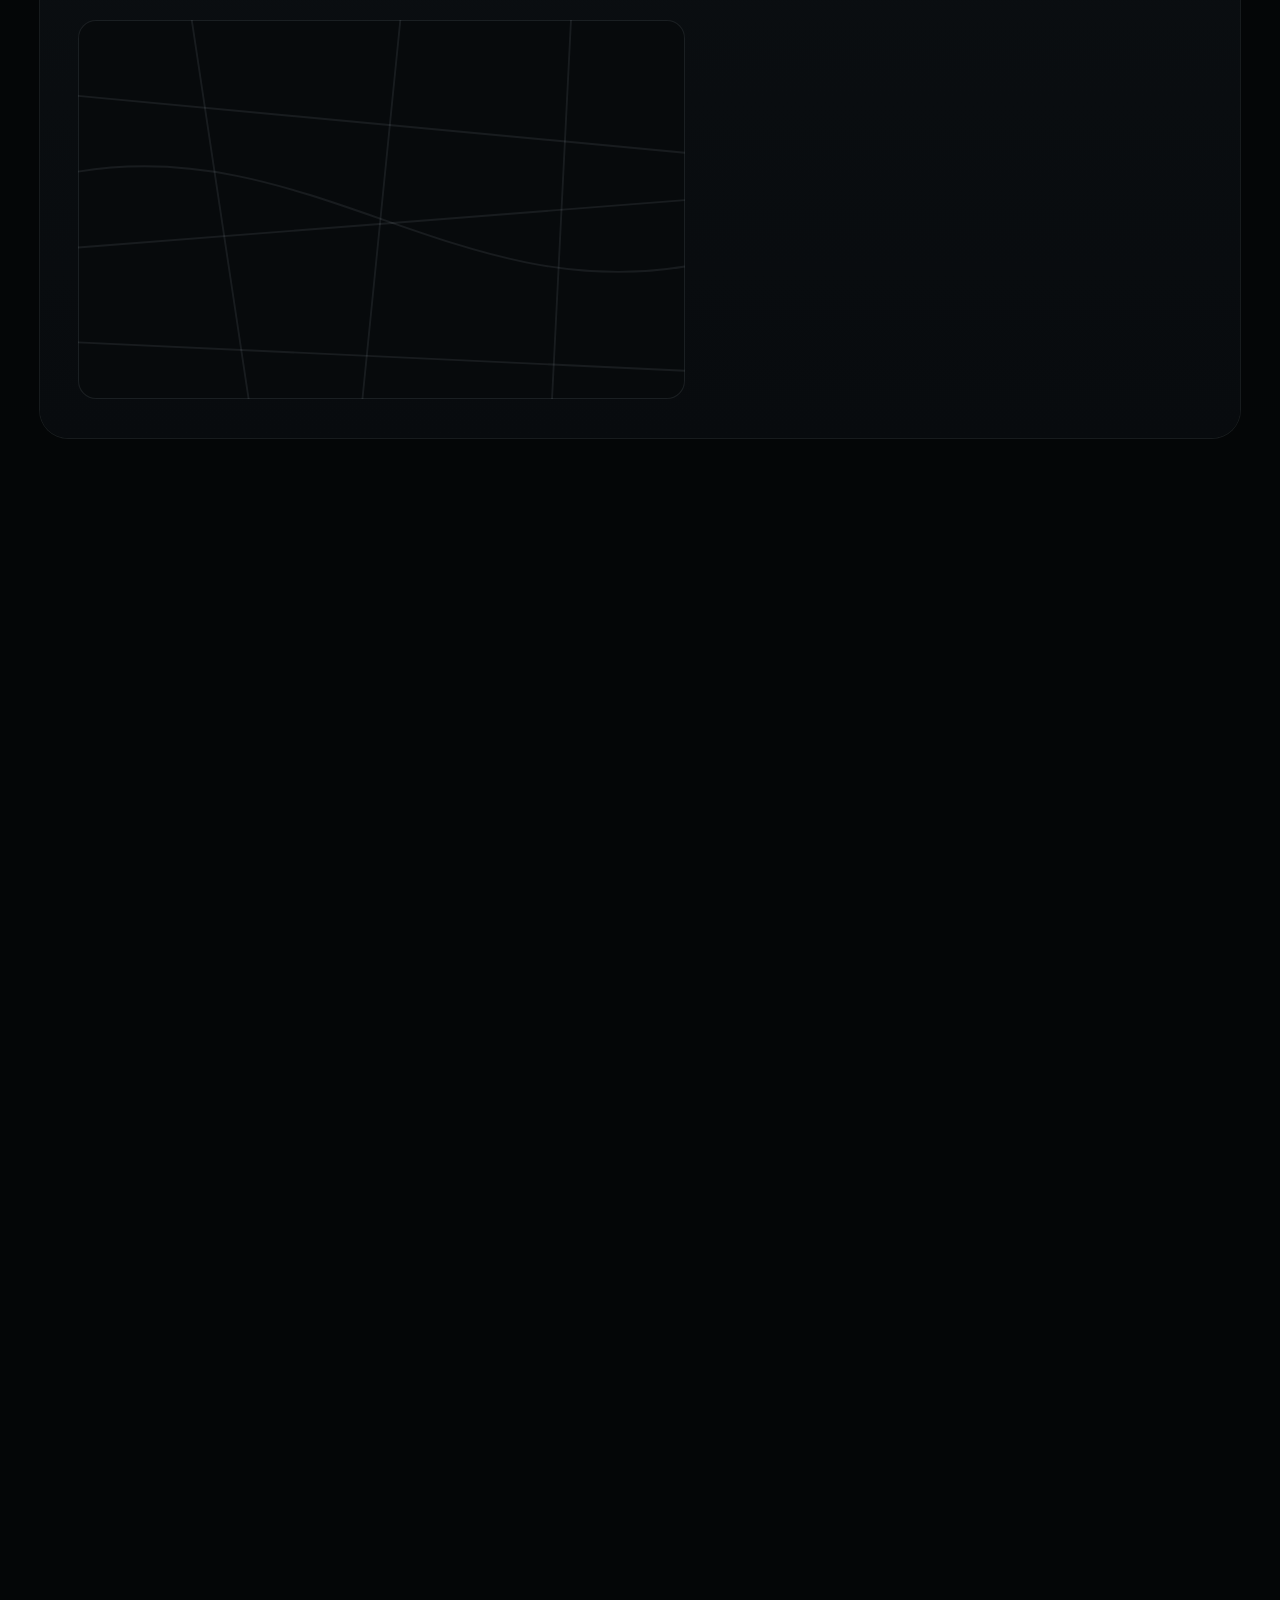
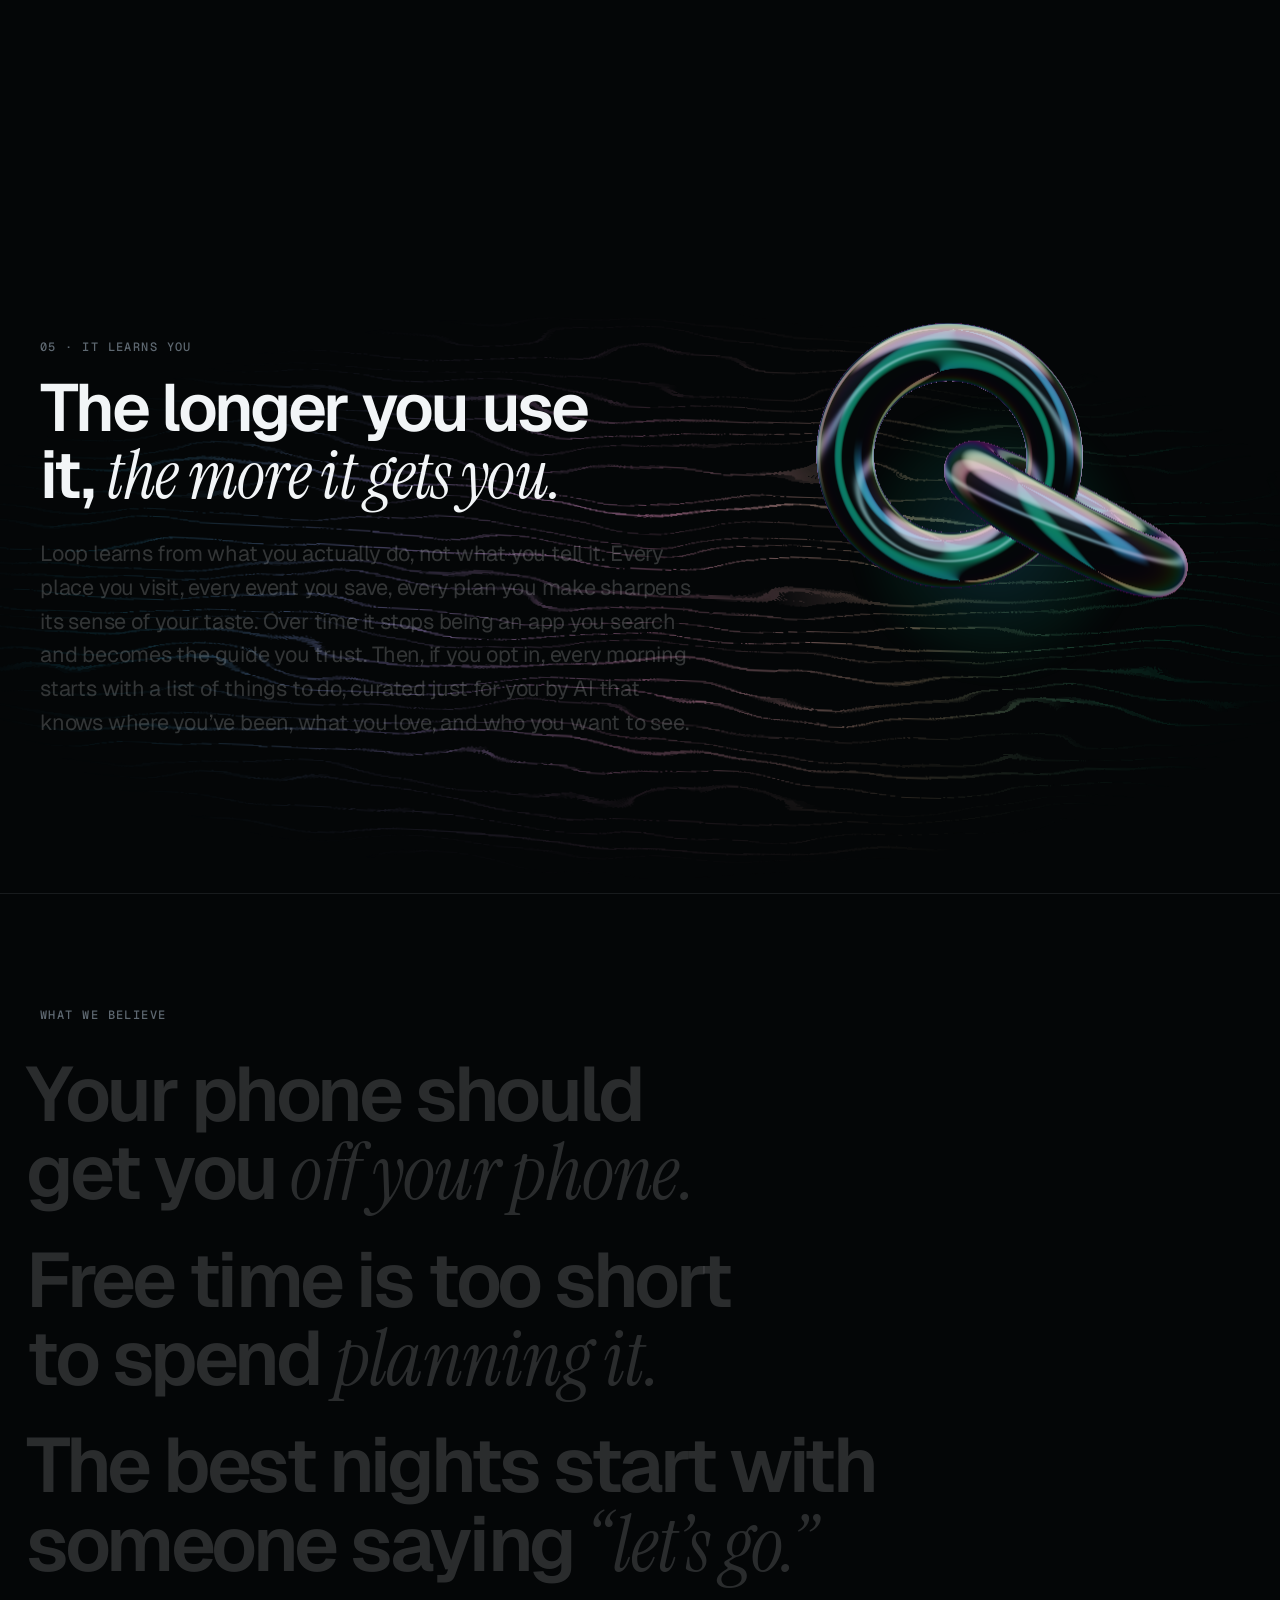
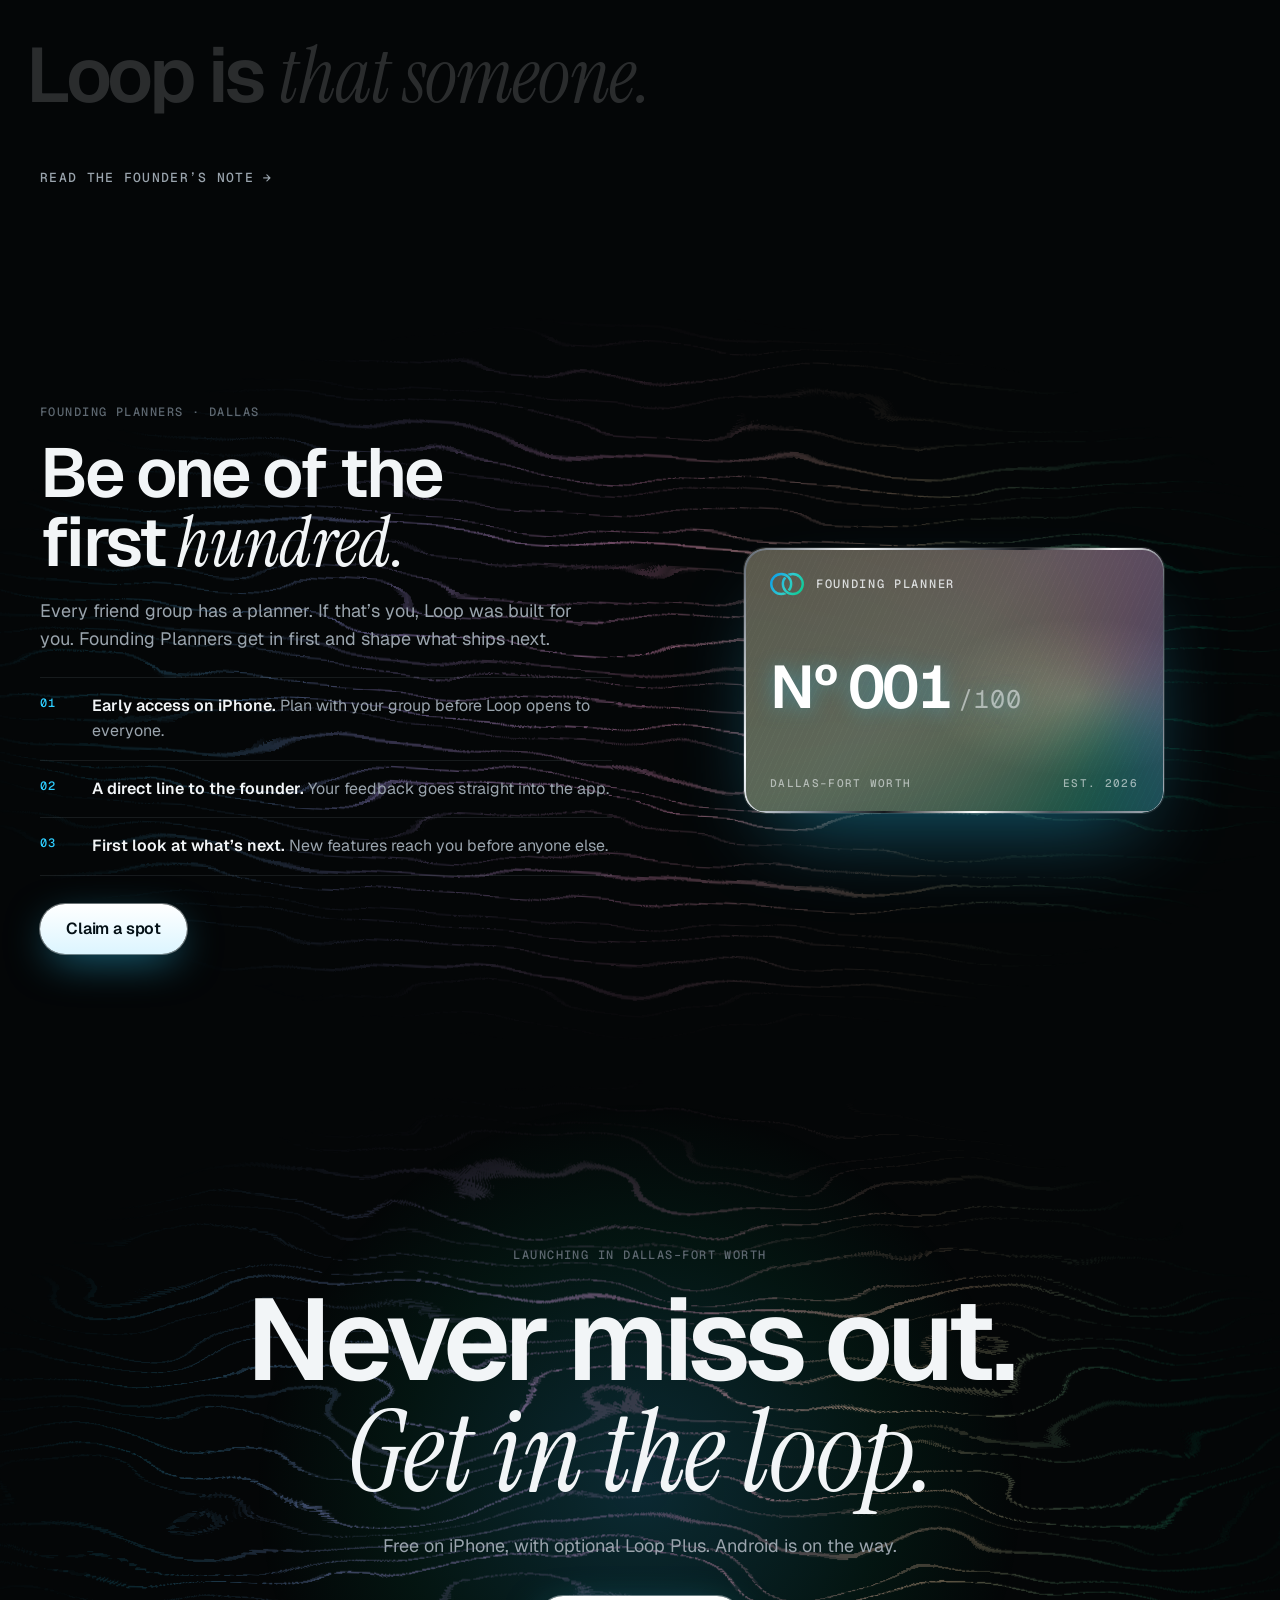
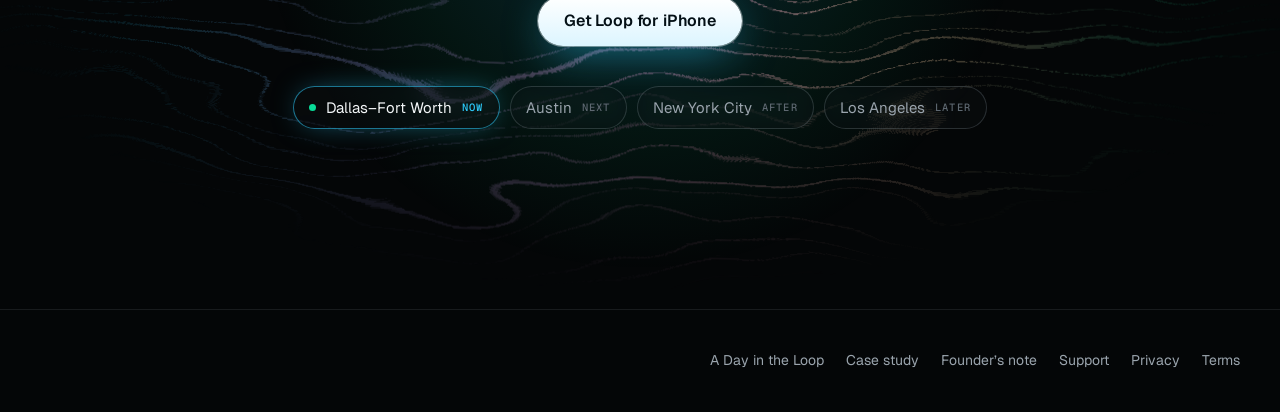
==== commit b8f9d24e: "Hero A (dusk office) + P0 accuracy sweep - index.html: hero is the slowed office loop (1 MB, poster-" ====
--- a/index.html
+++ b/index.html
@@ -11,8 +11,8 @@
   <meta property="og:description" content="The AI assistant that finds your best plans before you ask. Loop learns where you go and when your friends are free, then suggests what to do and who with, at a time that works for everyone.">
   <meta property="og:type" content="website">
   <meta property="og:url" content="https://loopaiapp.com/">
-  <link rel="icon" type="image/svg+xml" href="/assets/loop-logo.svg?v=8">
-  <link rel="icon" type="image/png" href="/assets/favicon.png?v=5">
+  <link rel="icon" type="image/svg+xml" href="/assets/loop-logo.svg?v=9">
+  <link rel="icon" type="image/png" href="/assets/favicon.png?v=6">
     <meta property="og:site_name" content="Loop">
   <meta property="og:image" content="https://loopaiapp.com/assets/og-loop.png?v=3">
   <meta property="og:image:width" content="1200">
@@ -42,6 +42,9 @@
   --cyan: #2ECEFF;
   --cyan-deep: #00A6D9;
   --green: #09DB98;
+  --mark-a: #0A9CEB;
+  --mark-b: #30CBD0;
+  --mark-c: #0BCB8C;
   --sans: 'Geist', 'Inter', -apple-system, BlinkMacSystemFont, 'Segoe UI', Roboto, sans-serif;
   --mono: 'Geist Mono', ui-monospace, SFMono-Regular, Menlo, Consolas, monospace;
   --serif: 'Instrument Serif', 'Iowan Old Style', Georgia, serif;
@@ -184,7 +187,7 @@
 .ticker span { font: 500 13px/1 var(--mono); letter-spacing: 0.1em; text-transform: uppercase; color: var(--dim); }
 .ticker span i { font-style: normal; color: var(--cyan); margin-right: 12px; }
 /* Notification stream: each item reads like a Loop push preview (rings, when, what). */
-.ticker-track.notes { gap: 56px; animation-duration: 530s; }
+.ticker-track.notes { gap: 56px; animation-duration: 260s; }
 .ticker .note { display: inline-flex; align-items: center; gap: 10px; font: 400 14.5px/1 var(--sans); letter-spacing: 0; text-transform: none; color: rgba(242,245,247,.78); }
 .ticker .note svg { width: 22px; height: 16px; flex: none; }
 .ticker .note b { font: 500 12px/1 var(--mono); letter-spacing: .1em; text-transform: uppercase; color: var(--cyan); font-weight: 500; }
@@ -623,31 +626,6 @@
 }
 @media (max-width: 420px) { .reel .notif { width: 90%; } .reel-svg text { font-size: 12px; } .pick-t { font-size: 17px; } }
 
-/* ---------- Hero film (overrides the reel-era hero styles) ---------- */
-.hero { background: #040607; align-items: flex-end; }
-.hero-media video.playing { opacity: 1; }
-.hero::after { background:
-  linear-gradient(180deg, rgba(4,6,7,0.6) 0%, rgba(4,6,7,0.1) 26%, rgba(4,6,7,0.25) 58%, rgba(4,6,7,0.97) 100%),
-  linear-gradient(90deg, rgba(4,6,7,0.78) 0%, rgba(4,6,7,0.25) 45%, rgba(4,6,7,0) 70%); }
-.hero-inner { grid-template-columns: minmax(0, 1fr); padding-block: 140px clamp(56px, 10vh, 112px); }
-/* Desktop: the film sits to the right so the phone and its alert are never under the headline */
-@media (min-width: 901px) {
-  .hero-media { left: 30%; -webkit-mask-image: linear-gradient(90deg, transparent 0, #000 26%); mask-image: linear-gradient(90deg, transparent 0, #000 26%); }
-  .hero::after { background:
-    linear-gradient(180deg, rgba(4,6,7,0.55) 0%, rgba(4,6,7,0) 22%, rgba(4,6,7,0) 70%, rgba(4,6,7,0.95) 100%),
-    linear-gradient(90deg, rgba(4,6,7,0.6) 0%, rgba(4,6,7,0) 46%); }
-  .hero-copy { max-width: 46vw; }
-}
-.hero h1 { font-size: clamp(50px, 6.2vw, 100px); }
-@media (max-width: 700px) {
-  /* Phones: the 1080x1920 portrait film plays WHOLE in a true 9:16 frame under the nav
-     (full width, capped to the first screen so none of it is cropped), the headline sits below it */
-  .hero { --fh: min(177.78vw, calc(100svh - 64px)); min-height: 0; align-items: stretch; }
-  .hero-media { inset: auto; top: 64px; left: 50%; right: auto; transform: translateX(-50%); height: var(--fh); width: calc(var(--fh) * 0.5625); }
-  .hero-media img, .hero-media video { object-fit: cover; object-position: 50% 50%; }
-  .hero::after { background: linear-gradient(180deg, rgba(4,6,7,0) 0, rgba(4,6,7,0) calc(64px + var(--fh) - 40px), rgba(4,6,7,1) calc(64px + var(--fh) + 1px)); }
-  .hero-inner { padding-block: calc(64px + var(--fh) + 20px) 48px; }
-}
 .how-grid { display: grid; grid-template-columns: minmax(0, 1fr) auto; gap: clamp(32px, 6vw, 96px); align-items: center; }
 .how-copy { display: grid; gap: 20px; max-width: 520px; }
 .how-copy h2 { margin: 0; font-weight: 600; font-size: clamp(36px, 4.6vw, 64px); line-height: 1.02; letter-spacing: -0.04em; }
@@ -690,6 +668,35 @@
   .hero-media { left: 34%; }
   .hero-copy { max-width: 44vw; }
 }
+/* ---------- Hero A, dusk office (2026-11-27): one slow loop of the office shot, big quiet type,
+   a hairline linked mark drawn once over the footage, and an index row. Nothing else moves. ---------- */
+.hero { background: #05080b; align-items: flex-end; min-height: min(100svh, 980px); }
+.hero-media { position: absolute; inset: 0; left: 0; z-index: -2; background: #05080b; -webkit-mask-image: none; mask-image: none; transform: none; width: auto; height: auto; }
+.hero-media video { position: absolute; inset: 0; width: 100%; height: 100%; object-fit: cover; object-position: 50% 45%; transform: scale(1.04); filter: saturate(1.05); opacity: 1; transition: none; }
+.hero::after { background:
+  linear-gradient(180deg, rgba(4,6,7,0.62) 0%, rgba(4,6,7,0.08) 30%, rgba(4,6,7,0.35) 58%, rgba(4,6,7,0.97) 100%),
+  linear-gradient(90deg, rgba(4,6,7,0.72) 0%, rgba(4,6,7,0) 62%); }
+.hero-rings { position: absolute; z-index: -1; right: max(-14vw, -220px); top: 50%; width: min(62vw, 880px); height: auto; max-width: none; transform: translateY(-62%); opacity: .42; pointer-events: none; mix-blend-mode: screen; }
+.hero-rings circle { stroke-dasharray: 721; stroke-dashoffset: 721; animation: hero-draw 3.2s var(--ease) .3s forwards; }
+.hero-rings g + g circle { animation-delay: .9s; }
+@keyframes hero-draw { to { stroke-dashoffset: 0; } }
+.hero-inner { display: block; padding-block: 140px clamp(36px, 7vh, 72px); width: 100%; }
+.hero-copy { display: grid; gap: 22px; max-width: 900px; min-width: 0; }
+.hero h1 { font-size: clamp(44px, 8vw, 108px); }
+.hero h1 em.s { background: linear-gradient(100deg, #CFF4FF 0%, var(--mark-b) 45%, var(--mark-c) 100%); -webkit-background-clip: text; background-clip: text; -webkit-text-fill-color: transparent; padding-bottom: 0.08em; }
+.hero-sub { color: rgba(242,245,247,0.8); max-width: 32em; }
+.hero-index { display: grid; grid-template-columns: repeat(3, minmax(0, 1fr)); border-top: 1px solid var(--line-2); margin-top: clamp(28px, 5vh, 56px); }
+.hero-index div { padding: 16px 16px 0 0; display: grid; gap: 8px; align-content: start; }
+.hero-index div + div { padding-left: 16px; border-left: 1px solid var(--line); }
+.hero-index span { font: 500 11px/1 var(--mono); letter-spacing: 0.12em; text-transform: uppercase; color: var(--dim); }
+.hero-index p { margin: 0; font-size: clamp(14px, 1.25vw, 17px); line-height: 1.35; color: rgba(242,245,247,0.86); }
+@media (max-width: 700px) {
+  .hero-rings { width: 120vw; right: -40vw; top: 34%; opacity: .4; }
+  .hero-media video { object-position: 38% 50%; }
+}
+@media (max-width: 620px) { .hero-index { grid-template-columns: 1fr; } .hero-index div + div { padding-left: 0; border-left: 0; border-top: 1px solid var(--line); margin-top: 14px; } }
+/* Reduced motion: poster frame only (the script never starts the loop), rings drawn and still */
+@media (prefers-reduced-motion: reduce) { .hero-rings circle { animation: none; stroke-dashoffset: 0; } }
 </style>
 </head>
 <body>
@@ -708,7 +715,7 @@
     <nav class="nav-links" aria-label="Site">
       <a class="hide-sm lnk" href="/vision/"><span>A Day in the Loop</span></a>
       <a class="hide-sm lnk" href="/case-study/"><span>Case study</span></a>
-      <a class="btn btn-sm fx" href="https://testflight.apple.com/join/nhfZxpSc">Try the beta</a>
+      <a class="btn btn-sm fx" href="https://apps.apple.com/app/loop/id6820438290">Get Loop for iPhone</a>
     </nav>
   </div>
 </header>
@@ -716,26 +723,31 @@
 <main id="top">
   <section class="hero" aria-labelledby="hero-title">
     <div class="hero-media" aria-hidden="true">
-      <picture><source media="(max-width: 700px)" srcset="/assets/home/hero-film-mobile.jpg?v=2" width="1080" height="1920"><img id="hero-still" src="/assets/home/hero-film.jpg?v=2" alt="" width="2560" height="1440"></picture>
-      <video id="hero-video" muted playsinline loop preload="none" tabindex="-1"></video>
+      <video id="hero-video" muted playsinline loop preload="none" poster="/assets/home/office-still.jpg?v=1" tabindex="-1"></video>
     </div>
+    <svg class="hero-rings" viewBox="28 31 392 258" aria-hidden="true" focusable="false"><defs><linearGradient id="hr-g" gradientUnits="userSpaceOnUse" x1="42.46" y1="45.29" x2="405.54" y2="274.71"><stop offset="0" stop-color="#0A9CEB"/><stop offset=".5" stop-color="#30CBD0"/><stop offset="1" stop-color="#0BCB8C"/></linearGradient><mask id="hr-ml" maskUnits="userSpaceOnUse" x="0" y="0" width="448" height="320"><rect width="448" height="320" fill="#fff"/><path d="M176.12 160A114.71 114.71 0 0 0 405.54 160" fill="none" stroke="#000" stroke-width="12"/></mask><mask id="hr-mr" maskUnits="userSpaceOnUse" x="0" y="0" width="448" height="320"><rect width="448" height="320" fill="#fff"/><path d="M42.46 160A114.71 114.71 0 0 1 271.88 160" fill="none" stroke="#000" stroke-width="12"/></mask></defs><g mask="url(#hr-ml)"><circle cx="157.17" cy="160" r="114.71" fill="none" stroke="url(#hr-g)" stroke-width="1.6"/></g><g mask="url(#hr-mr)"><circle cx="290.83" cy="160" r="114.71" fill="none" stroke="url(#hr-g)" stroke-width="1.6"/></g></svg>
     <div class="wrap hero-inner">
       <div class="hero-copy">
-        <span class="label prism-in"><b>●</b>&nbsp; Now in beta on iPhone · Dallas&ndash;Fort Worth</span>
-        <h1 id="hero-title" class="prism-in" aria-label="Your next plan, found before you ask.">Your next <span class="pearl-word">plan</span>, <em class="s tw" data-tw="cycle" data-phrases="found before you ask.|chosen just for you.|that works for everyone.|in the time you actually have.|you didn&rsquo;t know you needed.|just a walk away.|found by AI that knows you.|that changed the whole night.|on the way home.|your best memory yet.|tuned to your interests.|at your new favorite spot.|right on time.|with your BFF.|unlocked by your last one.|better than you imagined.|found before you thought of it.|bringing you both together.|just what you needed.|something new to try.|while on your work trip.|that reminds you of home.|tuned to the whole group.|just got a lot better.|open to friends nearby.|that gets you outside.|found by your own city guide.|a new memory with a friend.|made for mom.|you didn&rsquo;t know about.|following up on last week.|just around the corner.|no longer alone.|even better than the last.|when everyone&rsquo;s free.">found before you ask.</em></h1>
-        <p class="hero-sub">When you&rsquo;re free, Loop finds what to do and who to do it with.</p>
+        <span class="label prism-in"><b>&#9679;</b>&nbsp; On iPhone · Dallas&ndash;Fort Worth</span>
+        <h1 id="hero-title" class="prism-in">Your next plan, <em class="s">found before you ask.</em></h1>
+        <p class="hero-sub">Loop is an AI concierge for your free time. It finds what to do, who to do it with, and when and where works for everyone.</p>
         <div class="hero-ctas">
-          <a class="btn fx" href="https://testflight.apple.com/join/nhfZxpSc">Try the iPhone beta</a>
-          <a class="btn btn-ghost fx" href="/vision/">See a Day in the Loop</a>
+          <a class="btn fx" href="https://apps.apple.com/app/loop/id6820438290">Get Loop for iPhone</a>
+          <a class="btn btn-ghost fx" href="#how">See how it works</a>
         </div>
+      </div>
+      <div class="hero-index">
+        <div><span>01 · Ask Loop</span><p>Say what you&rsquo;re in the mood for. Get real places with today&rsquo;s hours.</p></div>
+        <div><span>02 · Plan Together</span><p>One invite. A time and place that&rsquo;s fair to the whole group.</p></div>
+        <div><span>03 · Radars</span><p>Tell Loop what you never want to miss. It watches for you.</p></div>
       </div>
     </div>
   </section>
 
   <div class="ticker" aria-hidden="true"><svg width="0" height="0" style="position:absolute" aria-hidden="true"><defs><linearGradient id="tkg" x1="0" x2="1"><stop offset="0" stop-color="#00A6D9"/><stop offset="1" stop-color="#09DB98"/></linearGradient></defs></svg>
     <div class="ticker-track notes">
-      <span class="note"><svg viewBox="0 0 28 20" aria-hidden="true"><circle cx="10" cy="10" r="7" fill="none" stroke="url(#tkg)" stroke-width="2.2"/><circle cx="18" cy="10" r="7" fill="none" stroke="url(#tkg)" stroke-width="2.2"/></svg><b>Your NYC trip</b>Coldplay at MetLife Stadium, on your free night there <u>&middot; Get tickets?</u></span><span class="note"><svg viewBox="0 0 28 20" aria-hidden="true"><circle cx="10" cy="10" r="7" fill="none" stroke="url(#tkg)" stroke-width="2.2"/><circle cx="18" cy="10" r="7" fill="none" stroke="url(#tkg)" stroke-width="2.2"/></svg><b>Tonight 8:30</b>Jess and Leo are at Klyde Warren, 5 min from your dinner <u>&middot; Send a group invite to meet up?</u></span><span class="note"><svg viewBox="0 0 28 20" aria-hidden="true"><circle cx="10" cy="10" r="7" fill="none" stroke="url(#tkg)" stroke-width="2.2"/><circle cx="18" cy="10" r="7" fill="none" stroke="url(#tkg)" stroke-width="2.2"/></svg><b>Sunday</b>Emma accepted a group plan for you, her and Claire <u>&middot; Food trucks and feeding the ducks at the park. Accept invite?</u></span><span class="note"><svg viewBox="0 0 28 20" aria-hidden="true"><circle cx="10" cy="10" r="7" fill="none" stroke="url(#tkg)" stroke-width="2.2"/><circle cx="18" cy="10" r="7" fill="none" stroke="url(#tkg)" stroke-width="2.2"/></svg><b>Next week</b>Sarah&rsquo;s birthday: the Labubu on her wishlist is at NorthPark, on your way home Tuesday <u>&middot; Book 6:30 PM Tuesday?</u></span><span class="note"><svg viewBox="0 0 28 20" aria-hidden="true"><circle cx="10" cy="10" r="7" fill="none" stroke="url(#tkg)" stroke-width="2.2"/><circle cx="18" cy="10" r="7" fill="none" stroke="url(#tkg)" stroke-width="2.2"/></svg><b>Friday 9:30 PM</b>Nate Bargatze added a late show in Dallas, and Maya&rsquo;s free <u>&middot; Grab two seats?</u></span><span class="note"><svg viewBox="0 0 28 20" aria-hidden="true"><circle cx="10" cy="10" r="7" fill="none" stroke="url(#tkg)" stroke-width="2.2"/><circle cx="18" cy="10" r="7" fill="none" stroke="url(#tkg)" stroke-width="2.2"/></svg><b>Next week</b>Marco lands in New York the same day you do <u>&middot; Dinner at the spot you both saved?</u></span><span class="note"><svg viewBox="0 0 28 20" aria-hidden="true"><circle cx="10" cy="10" r="7" fill="none" stroke="url(#tkg)" stroke-width="2.2"/><circle cx="18" cy="10" r="7" fill="none" stroke="url(#tkg)" stroke-width="2.2"/></svg><b>Saturday</b>Your favorite artist is in town, and so is Garrison <u>&middot; Invite + tickets?</u></span><span class="note"><svg viewBox="0 0 28 20" aria-hidden="true"><circle cx="10" cy="10" r="7" fill="none" stroke="url(#tkg)" stroke-width="2.2"/><circle cx="18" cy="10" r="7" fill="none" stroke="url(#tkg)" stroke-width="2.2"/></svg><b>Saturday</b>Nina&rsquo;s home, and Owen, Jess and Leo are all free <u>&middot; Dinner for four?</u></span><span class="note"><svg viewBox="0 0 28 20" aria-hidden="true"><circle cx="10" cy="10" r="7" fill="none" stroke="url(#tkg)" stroke-width="2.2"/><circle cx="18" cy="10" r="7" fill="none" stroke="url(#tkg)" stroke-width="2.2"/></svg><b>Saturday 9 PM</b>A band like the ones you keep saving is playing Deep Ellum, 10 min away <u>&middot; Add to your Loop?</u></span><span class="note"><svg viewBox="0 0 28 20" aria-hidden="true"><circle cx="10" cy="10" r="7" fill="none" stroke="url(#tkg)" stroke-width="2.2"/><circle cx="18" cy="10" r="7" fill="none" stroke="url(#tkg)" stroke-width="2.2"/></svg><b>12:50 PM</b>Lunch with James at Cava <u>&middot; 8 min for both of you</u></span><span class="note"><svg viewBox="0 0 28 20" aria-hidden="true"><circle cx="10" cy="10" r="7" fill="none" stroke="url(#tkg)" stroke-width="2.2"/><circle cx="18" cy="10" r="7" fill="none" stroke="url(#tkg)" stroke-width="2.2"/></svg><b>Good morning</b>More BBQ today? The BBQ tacos on your bucket list are 5 min off your Loop <u>&middot; Add a stop?</u></span><span class="note"><svg viewBox="0 0 28 20" aria-hidden="true"><circle cx="10" cy="10" r="7" fill="none" stroke="url(#tkg)" stroke-width="2.2"/><circle cx="18" cy="10" r="7" fill="none" stroke="url(#tkg)" stroke-width="2.2"/></svg><b>Tonight</b>You&rsquo;re on a hot streak! Your 8th Italian Moe&rsquo;s trip this month? <u>&middot; Book again for dinner?</u></span><span class="note"><svg viewBox="0 0 28 20" aria-hidden="true"><circle cx="10" cy="10" r="7" fill="none" stroke="url(#tkg)" stroke-width="2.2"/><circle cx="18" cy="10" r="7" fill="none" stroke="url(#tkg)" stroke-width="2.2"/></svg><b>Tomorrow</b>You forgot to wash your car last week <u>&middot; Stop before your grocery run?</u></span><span class="note"><svg viewBox="0 0 28 20" aria-hidden="true"><circle cx="10" cy="10" r="7" fill="none" stroke="url(#tkg)" stroke-width="2.2"/><circle cx="18" cy="10" r="7" fill="none" stroke="url(#tkg)" stroke-width="2.2"/></svg><b>Now</b>Jess is 5 min away at the farmers market <u>&middot; Say hi?</u></span><span class="note"><svg viewBox="0 0 28 20" aria-hidden="true"><circle cx="10" cy="10" r="7" fill="none" stroke="url(#tkg)" stroke-width="2.2"/><circle cx="18" cy="10" r="7" fill="none" stroke="url(#tkg)" stroke-width="2.2"/></svg><b>Tonight 7 PM</b>Comedy at the Improv <u>&middot; Invite Jess and Owen again?</u></span><span class="note"><svg viewBox="0 0 28 20" aria-hidden="true"><circle cx="10" cy="10" r="7" fill="none" stroke="url(#tkg)" stroke-width="2.2"/><circle cx="18" cy="10" r="7" fill="none" stroke="url(#tkg)" stroke-width="2.2"/></svg><b>Before work</b>Sunrise Yoga is 5 min from work and running a free week <u>&middot; yoga&rsquo;s on your radar</u></span><span class="note"><svg viewBox="0 0 28 20" aria-hidden="true"><circle cx="10" cy="10" r="7" fill="none" stroke="url(#tkg)" stroke-width="2.2"/><circle cx="18" cy="10" r="7" fill="none" stroke="url(#tkg)" stroke-width="2.2"/></svg><b>Leave by 6:40</b>Traffic&rsquo;s building on 75 <u>&middot; you&rsquo;ll still make dinner at 7</u></span><span class="note"><svg viewBox="0 0 28 20" aria-hidden="true"><circle cx="10" cy="10" r="7" fill="none" stroke="url(#tkg)" stroke-width="2.2"/><circle cx="18" cy="10" r="7" fill="none" stroke="url(#tkg)" stroke-width="2.2"/></svg><b>Sunday 10 AM</b>Clear skies and 72&deg; <u>&middot; Pickleball with Owen and Leo?</u></span><span class="note"><svg viewBox="0 0 28 20" aria-hidden="true"><circle cx="10" cy="10" r="7" fill="none" stroke="url(#tkg)" stroke-width="2.2"/><circle cx="18" cy="10" r="7" fill="none" stroke="url(#tkg)" stroke-width="2.2"/></svg><b>Tonight</b>A new taco spot opened near Klyde Warren <u>&middot; your kind of place, under $20</u></span><span class="note"><svg viewBox="0 0 28 20" aria-hidden="true"><circle cx="10" cy="10" r="7" fill="none" stroke="url(#tkg)" stroke-width="2.2"/><circle cx="18" cy="10" r="7" fill="none" stroke="url(#tkg)" stroke-width="2.2"/></svg><b>Friday midnight</b>Premiere night: the new sci-fi film opens <u>&middot; Invite Leo again?</u></span><span class="note"><svg viewBox="0 0 28 20" aria-hidden="true"><circle cx="10" cy="10" r="7" fill="none" stroke="url(#tkg)" stroke-width="2.2"/><circle cx="18" cy="10" r="7" fill="none" stroke="url(#tkg)" stroke-width="2.2"/></svg><b>On your way home</b>The dry cleaning is 2 min off your route <u>&middot; Add a stop?</u></span><span class="note"><svg viewBox="0 0 28 20" aria-hidden="true"><circle cx="10" cy="10" r="7" fill="none" stroke="url(#tkg)" stroke-width="2.2"/><circle cx="18" cy="10" r="7" fill="none" stroke="url(#tkg)" stroke-width="2.2"/></svg><b>Tomorrow</b>Brunch with Aunt Janet? <u>&middot; 16 min for both, free 12&ndash;2</u></span><span class="note"><svg viewBox="0 0 28 20" aria-hidden="true"><circle cx="10" cy="10" r="7" fill="none" stroke="url(#tkg)" stroke-width="2.2"/><circle cx="18" cy="10" r="7" fill="none" stroke="url(#tkg)" stroke-width="2.2"/></svg><b>Friday 6 PM</b>Happy hour for the team <u>&middot; a spot fair to all five, $$</u></span><span class="note"><svg viewBox="0 0 28 20" aria-hidden="true"><circle cx="10" cy="10" r="7" fill="none" stroke="url(#tkg)" stroke-width="2.2"/><circle cx="18" cy="10" r="7" fill="none" stroke="url(#tkg)" stroke-width="2.2"/></svg><b>Next weekend</b>You keep saving hikes <u>&middot; Cedar Ridge trail with the group?</u></span><span class="note"><svg viewBox="0 0 28 20" aria-hidden="true"><circle cx="10" cy="10" r="7" fill="none" stroke="url(#tkg)" stroke-width="2.2"/><circle cx="18" cy="10" r="7" fill="none" stroke="url(#tkg)" stroke-width="2.2"/></svg><b>Tuesday 2 PM</b>Drop your return off at USPS before next week <u>&middot; easiest on your way to the gym</u></span><span class="note"><svg viewBox="0 0 28 20" aria-hidden="true"><circle cx="10" cy="10" r="7" fill="none" stroke="url(#tkg)" stroke-width="2.2"/><circle cx="18" cy="10" r="7" fill="none" stroke="url(#tkg)" stroke-width="2.2"/></svg><b>This week</b>One more gym visit beats George&rsquo;s streak this month <u>&middot; Thursday 6 PM is open</u></span><span class="note"><svg viewBox="0 0 28 20" aria-hidden="true"><circle cx="10" cy="10" r="7" fill="none" stroke="url(#tkg)" stroke-width="2.2"/><circle cx="18" cy="10" r="7" fill="none" stroke="url(#tkg)" stroke-width="2.2"/></svg><b>Thursday 2 PM</b>The jacket you wanted is on sale, 12 min away <u>&middot; Add to your Loop?</u></span>
-      <span class="note"><svg viewBox="0 0 28 20" aria-hidden="true"><circle cx="10" cy="10" r="7" fill="none" stroke="url(#tkg)" stroke-width="2.2"/><circle cx="18" cy="10" r="7" fill="none" stroke="url(#tkg)" stroke-width="2.2"/></svg><b>Your NYC trip</b>Coldplay at MetLife Stadium, on your free night there <u>&middot; Get tickets?</u></span><span class="note"><svg viewBox="0 0 28 20" aria-hidden="true"><circle cx="10" cy="10" r="7" fill="none" stroke="url(#tkg)" stroke-width="2.2"/><circle cx="18" cy="10" r="7" fill="none" stroke="url(#tkg)" stroke-width="2.2"/></svg><b>Tonight 8:30</b>Jess and Leo are at Klyde Warren, 5 min from your dinner <u>&middot; Send a group invite to meet up?</u></span><span class="note"><svg viewBox="0 0 28 20" aria-hidden="true"><circle cx="10" cy="10" r="7" fill="none" stroke="url(#tkg)" stroke-width="2.2"/><circle cx="18" cy="10" r="7" fill="none" stroke="url(#tkg)" stroke-width="2.2"/></svg><b>Sunday</b>Emma accepted a group plan for you, her and Claire <u>&middot; Food trucks and feeding the ducks at the park. Accept invite?</u></span><span class="note"><svg viewBox="0 0 28 20" aria-hidden="true"><circle cx="10" cy="10" r="7" fill="none" stroke="url(#tkg)" stroke-width="2.2"/><circle cx="18" cy="10" r="7" fill="none" stroke="url(#tkg)" stroke-width="2.2"/></svg><b>Next week</b>Sarah&rsquo;s birthday: the Labubu on her wishlist is at NorthPark, on your way home Tuesday <u>&middot; Book 6:30 PM Tuesday?</u></span><span class="note"><svg viewBox="0 0 28 20" aria-hidden="true"><circle cx="10" cy="10" r="7" fill="none" stroke="url(#tkg)" stroke-width="2.2"/><circle cx="18" cy="10" r="7" fill="none" stroke="url(#tkg)" stroke-width="2.2"/></svg><b>Friday 9:30 PM</b>Nate Bargatze added a late show in Dallas, and Maya&rsquo;s free <u>&middot; Grab two seats?</u></span><span class="note"><svg viewBox="0 0 28 20" aria-hidden="true"><circle cx="10" cy="10" r="7" fill="none" stroke="url(#tkg)" stroke-width="2.2"/><circle cx="18" cy="10" r="7" fill="none" stroke="url(#tkg)" stroke-width="2.2"/></svg><b>Next week</b>Marco lands in New York the same day you do <u>&middot; Dinner at the spot you both saved?</u></span><span class="note"><svg viewBox="0 0 28 20" aria-hidden="true"><circle cx="10" cy="10" r="7" fill="none" stroke="url(#tkg)" stroke-width="2.2"/><circle cx="18" cy="10" r="7" fill="none" stroke="url(#tkg)" stroke-width="2.2"/></svg><b>Saturday</b>Your favorite artist is in town, and so is Garrison <u>&middot; Invite + tickets?</u></span><span class="note"><svg viewBox="0 0 28 20" aria-hidden="true"><circle cx="10" cy="10" r="7" fill="none" stroke="url(#tkg)" stroke-width="2.2"/><circle cx="18" cy="10" r="7" fill="none" stroke="url(#tkg)" stroke-width="2.2"/></svg><b>Saturday</b>Nina&rsquo;s home, and Owen, Jess and Leo are all free <u>&middot; Dinner for four?</u></span><span class="note"><svg viewBox="0 0 28 20" aria-hidden="true"><circle cx="10" cy="10" r="7" fill="none" stroke="url(#tkg)" stroke-width="2.2"/><circle cx="18" cy="10" r="7" fill="none" stroke="url(#tkg)" stroke-width="2.2"/></svg><b>Saturday 9 PM</b>A band like the ones you keep saving is playing Deep Ellum, 10 min away <u>&middot; Add to your Loop?</u></span><span class="note"><svg viewBox="0 0 28 20" aria-hidden="true"><circle cx="10" cy="10" r="7" fill="none" stroke="url(#tkg)" stroke-width="2.2"/><circle cx="18" cy="10" r="7" fill="none" stroke="url(#tkg)" stroke-width="2.2"/></svg><b>12:50 PM</b>Lunch with James at Cava <u>&middot; 8 min for both of you</u></span><span class="note"><svg viewBox="0 0 28 20" aria-hidden="true"><circle cx="10" cy="10" r="7" fill="none" stroke="url(#tkg)" stroke-width="2.2"/><circle cx="18" cy="10" r="7" fill="none" stroke="url(#tkg)" stroke-width="2.2"/></svg><b>Good morning</b>More BBQ today? The BBQ tacos on your bucket list are 5 min off your Loop <u>&middot; Add a stop?</u></span><span class="note"><svg viewBox="0 0 28 20" aria-hidden="true"><circle cx="10" cy="10" r="7" fill="none" stroke="url(#tkg)" stroke-width="2.2"/><circle cx="18" cy="10" r="7" fill="none" stroke="url(#tkg)" stroke-width="2.2"/></svg><b>Tonight</b>You&rsquo;re on a hot streak! Your 8th Italian Moe&rsquo;s trip this month? <u>&middot; Book again for dinner?</u></span><span class="note"><svg viewBox="0 0 28 20" aria-hidden="true"><circle cx="10" cy="10" r="7" fill="none" stroke="url(#tkg)" stroke-width="2.2"/><circle cx="18" cy="10" r="7" fill="none" stroke="url(#tkg)" stroke-width="2.2"/></svg><b>Tomorrow</b>You forgot to wash your car last week <u>&middot; Stop before your grocery run?</u></span><span class="note"><svg viewBox="0 0 28 20" aria-hidden="true"><circle cx="10" cy="10" r="7" fill="none" stroke="url(#tkg)" stroke-width="2.2"/><circle cx="18" cy="10" r="7" fill="none" stroke="url(#tkg)" stroke-width="2.2"/></svg><b>Now</b>Jess is 5 min away at the farmers market <u>&middot; Say hi?</u></span><span class="note"><svg viewBox="0 0 28 20" aria-hidden="true"><circle cx="10" cy="10" r="7" fill="none" stroke="url(#tkg)" stroke-width="2.2"/><circle cx="18" cy="10" r="7" fill="none" stroke="url(#tkg)" stroke-width="2.2"/></svg><b>Tonight 7 PM</b>Comedy at the Improv <u>&middot; Invite Jess and Owen again?</u></span><span class="note"><svg viewBox="0 0 28 20" aria-hidden="true"><circle cx="10" cy="10" r="7" fill="none" stroke="url(#tkg)" stroke-width="2.2"/><circle cx="18" cy="10" r="7" fill="none" stroke="url(#tkg)" stroke-width="2.2"/></svg><b>Before work</b>Sunrise Yoga is 5 min from work and running a free week <u>&middot; yoga&rsquo;s on your radar</u></span><span class="note"><svg viewBox="0 0 28 20" aria-hidden="true"><circle cx="10" cy="10" r="7" fill="none" stroke="url(#tkg)" stroke-width="2.2"/><circle cx="18" cy="10" r="7" fill="none" stroke="url(#tkg)" stroke-width="2.2"/></svg><b>Leave by 6:40</b>Traffic&rsquo;s building on 75 <u>&middot; you&rsquo;ll still make dinner at 7</u></span><span class="note"><svg viewBox="0 0 28 20" aria-hidden="true"><circle cx="10" cy="10" r="7" fill="none" stroke="url(#tkg)" stroke-width="2.2"/><circle cx="18" cy="10" r="7" fill="none" stroke="url(#tkg)" stroke-width="2.2"/></svg><b>Sunday 10 AM</b>Clear skies and 72&deg; <u>&middot; Pickleball with Owen and Leo?</u></span><span class="note"><svg viewBox="0 0 28 20" aria-hidden="true"><circle cx="10" cy="10" r="7" fill="none" stroke="url(#tkg)" stroke-width="2.2"/><circle cx="18" cy="10" r="7" fill="none" stroke="url(#tkg)" stroke-width="2.2"/></svg><b>Tonight</b>A new taco spot opened near Klyde Warren <u>&middot; your kind of place, under $20</u></span><span class="note"><svg viewBox="0 0 28 20" aria-hidden="true"><circle cx="10" cy="10" r="7" fill="none" stroke="url(#tkg)" stroke-width="2.2"/><circle cx="18" cy="10" r="7" fill="none" stroke="url(#tkg)" stroke-width="2.2"/></svg><b>Friday midnight</b>Premiere night: the new sci-fi film opens <u>&middot; Invite Leo again?</u></span><span class="note"><svg viewBox="0 0 28 20" aria-hidden="true"><circle cx="10" cy="10" r="7" fill="none" stroke="url(#tkg)" stroke-width="2.2"/><circle cx="18" cy="10" r="7" fill="none" stroke="url(#tkg)" stroke-width="2.2"/></svg><b>On your way home</b>The dry cleaning is 2 min off your route <u>&middot; Add a stop?</u></span><span class="note"><svg viewBox="0 0 28 20" aria-hidden="true"><circle cx="10" cy="10" r="7" fill="none" stroke="url(#tkg)" stroke-width="2.2"/><circle cx="18" cy="10" r="7" fill="none" stroke="url(#tkg)" stroke-width="2.2"/></svg><b>Tomorrow</b>Brunch with Aunt Janet? <u>&middot; 16 min for both, free 12&ndash;2</u></span><span class="note"><svg viewBox="0 0 28 20" aria-hidden="true"><circle cx="10" cy="10" r="7" fill="none" stroke="url(#tkg)" stroke-width="2.2"/><circle cx="18" cy="10" r="7" fill="none" stroke="url(#tkg)" stroke-width="2.2"/></svg><b>Friday 6 PM</b>Happy hour for the team <u>&middot; a spot fair to all five, $$</u></span><span class="note"><svg viewBox="0 0 28 20" aria-hidden="true"><circle cx="10" cy="10" r="7" fill="none" stroke="url(#tkg)" stroke-width="2.2"/><circle cx="18" cy="10" r="7" fill="none" stroke="url(#tkg)" stroke-width="2.2"/></svg><b>Next weekend</b>You keep saving hikes <u>&middot; Cedar Ridge trail with the group?</u></span><span class="note"><svg viewBox="0 0 28 20" aria-hidden="true"><circle cx="10" cy="10" r="7" fill="none" stroke="url(#tkg)" stroke-width="2.2"/><circle cx="18" cy="10" r="7" fill="none" stroke="url(#tkg)" stroke-width="2.2"/></svg><b>Tuesday 2 PM</b>Drop your return off at USPS before next week <u>&middot; easiest on your way to the gym</u></span><span class="note"><svg viewBox="0 0 28 20" aria-hidden="true"><circle cx="10" cy="10" r="7" fill="none" stroke="url(#tkg)" stroke-width="2.2"/><circle cx="18" cy="10" r="7" fill="none" stroke="url(#tkg)" stroke-width="2.2"/></svg><b>This week</b>One more gym visit beats George&rsquo;s streak this month <u>&middot; Thursday 6 PM is open</u></span><span class="note"><svg viewBox="0 0 28 20" aria-hidden="true"><circle cx="10" cy="10" r="7" fill="none" stroke="url(#tkg)" stroke-width="2.2"/><circle cx="18" cy="10" r="7" fill="none" stroke="url(#tkg)" stroke-width="2.2"/></svg><b>Thursday 2 PM</b>The jacket you wanted is on sale, 12 min away <u>&middot; Add to your Loop?</u></span>
+      <span class="note"><svg viewBox="0 0 28 20" aria-hidden="true"><circle cx="10" cy="10" r="7" fill="none" stroke="url(#tkg)" stroke-width="2.2"/><circle cx="18" cy="10" r="7" fill="none" stroke="url(#tkg)" stroke-width="2.2"/></svg><b>Tonight 8:30</b>Jess and Leo are at Klyde Warren, 5 min from your dinner <u>&middot; Send a group invite to meet up?</u></span><span class="note"><svg viewBox="0 0 28 20" aria-hidden="true"><circle cx="10" cy="10" r="7" fill="none" stroke="url(#tkg)" stroke-width="2.2"/><circle cx="18" cy="10" r="7" fill="none" stroke="url(#tkg)" stroke-width="2.2"/></svg><b>Sunday</b>Emma accepted a group plan for you, her and Claire <u>&middot; Food trucks and feeding the ducks at the park. Accept invite?</u></span><span class="note"><svg viewBox="0 0 28 20" aria-hidden="true"><circle cx="10" cy="10" r="7" fill="none" stroke="url(#tkg)" stroke-width="2.2"/><circle cx="18" cy="10" r="7" fill="none" stroke="url(#tkg)" stroke-width="2.2"/></svg><b>Saturday</b>Nina&rsquo;s home, and Owen, Jess and Leo are all free <u>&middot; Dinner for four?</u></span><span class="note"><svg viewBox="0 0 28 20" aria-hidden="true"><circle cx="10" cy="10" r="7" fill="none" stroke="url(#tkg)" stroke-width="2.2"/><circle cx="18" cy="10" r="7" fill="none" stroke="url(#tkg)" stroke-width="2.2"/></svg><b>Saturday 9 PM</b>A band like the ones you keep saving is playing Deep Ellum, 10 min away <u>&middot; Add to your Loop?</u></span><span class="note"><svg viewBox="0 0 28 20" aria-hidden="true"><circle cx="10" cy="10" r="7" fill="none" stroke="url(#tkg)" stroke-width="2.2"/><circle cx="18" cy="10" r="7" fill="none" stroke="url(#tkg)" stroke-width="2.2"/></svg><b>12:50 PM</b>Lunch with James at Cava <u>&middot; 8 min for both of you</u></span><span class="note"><svg viewBox="0 0 28 20" aria-hidden="true"><circle cx="10" cy="10" r="7" fill="none" stroke="url(#tkg)" stroke-width="2.2"/><circle cx="18" cy="10" r="7" fill="none" stroke="url(#tkg)" stroke-width="2.2"/></svg><b>Tonight 7 PM</b>Comedy at the Improv <u>&middot; Invite Jess and Owen again?</u></span><span class="note"><svg viewBox="0 0 28 20" aria-hidden="true"><circle cx="10" cy="10" r="7" fill="none" stroke="url(#tkg)" stroke-width="2.2"/><circle cx="18" cy="10" r="7" fill="none" stroke="url(#tkg)" stroke-width="2.2"/></svg><b>Before work</b>Sunrise Yoga is 5 min from work and running a free week <u>&middot; yoga&rsquo;s on your radar</u></span><span class="note"><svg viewBox="0 0 28 20" aria-hidden="true"><circle cx="10" cy="10" r="7" fill="none" stroke="url(#tkg)" stroke-width="2.2"/><circle cx="18" cy="10" r="7" fill="none" stroke="url(#tkg)" stroke-width="2.2"/></svg><b>Sunday 10 AM</b>Clear skies and 72&deg; <u>&middot; Pickleball with Owen and Leo?</u></span><span class="note"><svg viewBox="0 0 28 20" aria-hidden="true"><circle cx="10" cy="10" r="7" fill="none" stroke="url(#tkg)" stroke-width="2.2"/><circle cx="18" cy="10" r="7" fill="none" stroke="url(#tkg)" stroke-width="2.2"/></svg><b>Tonight</b>A new taco spot opened near Klyde Warren <u>&middot; your kind of place, under $20</u></span><span class="note"><svg viewBox="0 0 28 20" aria-hidden="true"><circle cx="10" cy="10" r="7" fill="none" stroke="url(#tkg)" stroke-width="2.2"/><circle cx="18" cy="10" r="7" fill="none" stroke="url(#tkg)" stroke-width="2.2"/></svg><b>Friday midnight</b>Premiere night: the new sci-fi film opens <u>&middot; Invite Leo again?</u></span><span class="note"><svg viewBox="0 0 28 20" aria-hidden="true"><circle cx="10" cy="10" r="7" fill="none" stroke="url(#tkg)" stroke-width="2.2"/><circle cx="18" cy="10" r="7" fill="none" stroke="url(#tkg)" stroke-width="2.2"/></svg><b>Tomorrow</b>Brunch with Aunt Janet? <u>&middot; 16 min for both, free 12&ndash;2</u></span><span class="note"><svg viewBox="0 0 28 20" aria-hidden="true"><circle cx="10" cy="10" r="7" fill="none" stroke="url(#tkg)" stroke-width="2.2"/><circle cx="18" cy="10" r="7" fill="none" stroke="url(#tkg)" stroke-width="2.2"/></svg><b>Friday 6 PM</b>Happy hour for the team <u>&middot; a spot fair to all five, $$</u></span><span class="note"><svg viewBox="0 0 28 20" aria-hidden="true"><circle cx="10" cy="10" r="7" fill="none" stroke="url(#tkg)" stroke-width="2.2"/><circle cx="18" cy="10" r="7" fill="none" stroke="url(#tkg)" stroke-width="2.2"/></svg><b>Next weekend</b>You keep saving hikes <u>&middot; Cedar Ridge trail with the group?</u></span>
+      <span class="note"><svg viewBox="0 0 28 20" aria-hidden="true"><circle cx="10" cy="10" r="7" fill="none" stroke="url(#tkg)" stroke-width="2.2"/><circle cx="18" cy="10" r="7" fill="none" stroke="url(#tkg)" stroke-width="2.2"/></svg><b>Tonight 8:30</b>Jess and Leo are at Klyde Warren, 5 min from your dinner <u>&middot; Send a group invite to meet up?</u></span><span class="note"><svg viewBox="0 0 28 20" aria-hidden="true"><circle cx="10" cy="10" r="7" fill="none" stroke="url(#tkg)" stroke-width="2.2"/><circle cx="18" cy="10" r="7" fill="none" stroke="url(#tkg)" stroke-width="2.2"/></svg><b>Sunday</b>Emma accepted a group plan for you, her and Claire <u>&middot; Food trucks and feeding the ducks at the park. Accept invite?</u></span><span class="note"><svg viewBox="0 0 28 20" aria-hidden="true"><circle cx="10" cy="10" r="7" fill="none" stroke="url(#tkg)" stroke-width="2.2"/><circle cx="18" cy="10" r="7" fill="none" stroke="url(#tkg)" stroke-width="2.2"/></svg><b>Saturday</b>Nina&rsquo;s home, and Owen, Jess and Leo are all free <u>&middot; Dinner for four?</u></span><span class="note"><svg viewBox="0 0 28 20" aria-hidden="true"><circle cx="10" cy="10" r="7" fill="none" stroke="url(#tkg)" stroke-width="2.2"/><circle cx="18" cy="10" r="7" fill="none" stroke="url(#tkg)" stroke-width="2.2"/></svg><b>Saturday 9 PM</b>A band like the ones you keep saving is playing Deep Ellum, 10 min away <u>&middot; Add to your Loop?</u></span><span class="note"><svg viewBox="0 0 28 20" aria-hidden="true"><circle cx="10" cy="10" r="7" fill="none" stroke="url(#tkg)" stroke-width="2.2"/><circle cx="18" cy="10" r="7" fill="none" stroke="url(#tkg)" stroke-width="2.2"/></svg><b>12:50 PM</b>Lunch with James at Cava <u>&middot; 8 min for both of you</u></span><span class="note"><svg viewBox="0 0 28 20" aria-hidden="true"><circle cx="10" cy="10" r="7" fill="none" stroke="url(#tkg)" stroke-width="2.2"/><circle cx="18" cy="10" r="7" fill="none" stroke="url(#tkg)" stroke-width="2.2"/></svg><b>Tonight 7 PM</b>Comedy at the Improv <u>&middot; Invite Jess and Owen again?</u></span><span class="note"><svg viewBox="0 0 28 20" aria-hidden="true"><circle cx="10" cy="10" r="7" fill="none" stroke="url(#tkg)" stroke-width="2.2"/><circle cx="18" cy="10" r="7" fill="none" stroke="url(#tkg)" stroke-width="2.2"/></svg><b>Before work</b>Sunrise Yoga is 5 min from work and running a free week <u>&middot; yoga&rsquo;s on your radar</u></span><span class="note"><svg viewBox="0 0 28 20" aria-hidden="true"><circle cx="10" cy="10" r="7" fill="none" stroke="url(#tkg)" stroke-width="2.2"/><circle cx="18" cy="10" r="7" fill="none" stroke="url(#tkg)" stroke-width="2.2"/></svg><b>Sunday 10 AM</b>Clear skies and 72&deg; <u>&middot; Pickleball with Owen and Leo?</u></span><span class="note"><svg viewBox="0 0 28 20" aria-hidden="true"><circle cx="10" cy="10" r="7" fill="none" stroke="url(#tkg)" stroke-width="2.2"/><circle cx="18" cy="10" r="7" fill="none" stroke="url(#tkg)" stroke-width="2.2"/></svg><b>Tonight</b>A new taco spot opened near Klyde Warren <u>&middot; your kind of place, under $20</u></span><span class="note"><svg viewBox="0 0 28 20" aria-hidden="true"><circle cx="10" cy="10" r="7" fill="none" stroke="url(#tkg)" stroke-width="2.2"/><circle cx="18" cy="10" r="7" fill="none" stroke="url(#tkg)" stroke-width="2.2"/></svg><b>Friday midnight</b>Premiere night: the new sci-fi film opens <u>&middot; Invite Leo again?</u></span><span class="note"><svg viewBox="0 0 28 20" aria-hidden="true"><circle cx="10" cy="10" r="7" fill="none" stroke="url(#tkg)" stroke-width="2.2"/><circle cx="18" cy="10" r="7" fill="none" stroke="url(#tkg)" stroke-width="2.2"/></svg><b>Tomorrow</b>Brunch with Aunt Janet? <u>&middot; 16 min for both, free 12&ndash;2</u></span><span class="note"><svg viewBox="0 0 28 20" aria-hidden="true"><circle cx="10" cy="10" r="7" fill="none" stroke="url(#tkg)" stroke-width="2.2"/><circle cx="18" cy="10" r="7" fill="none" stroke="url(#tkg)" stroke-width="2.2"/></svg><b>Friday 6 PM</b>Happy hour for the team <u>&middot; a spot fair to all five, $$</u></span><span class="note"><svg viewBox="0 0 28 20" aria-hidden="true"><circle cx="10" cy="10" r="7" fill="none" stroke="url(#tkg)" stroke-width="2.2"/><circle cx="18" cy="10" r="7" fill="none" stroke="url(#tkg)" stroke-width="2.2"/></svg><b>Next weekend</b>You keep saving hikes <u>&middot; Cedar Ridge trail with the group?</u></span>
     </div>
   </div>
 
@@ -794,7 +806,7 @@
               <g class="rows">
                 <g class="row"><circle cx="54" cy="130" r="13" fill="#2ECEFF"/><text x="54" y="135" text-anchor="middle" class="ini">Y</text><rect x="86" y="118" width="280" height="24" rx="12" fill="url(#rg-hatch)" stroke="rgba(220,240,255,0.08)"/><rect class="bar" x="196" y="118" width="170" height="24" rx="12" fill="#2ECEFF" fill-opacity="0.38" style="--o:left"/></g>
                 <g class="row"><clipPath id="rc-j"><circle cx="54" cy="194" r="12"/></clipPath><image href="/assets/home/face-jess.jpg" x="42" y="182" width="24" height="24" clip-path="url(#rc-j)" preserveAspectRatio="xMidYMid slice"/><circle cx="54" cy="194" r="13.2" fill="none" stroke="#ff9fd6" stroke-width="2"/><rect x="86" y="182" width="280" height="24" rx="12" fill="url(#rg-hatch)" stroke="rgba(220,240,255,0.08)"/><rect class="bar" x="150" y="182" width="154" height="24" rx="12" fill="#ff9fd6" fill-opacity="0.34"/></g>
-                <g class="row"><clipPath id="rc-l"><circle cx="54" cy="258" r="12"/></clipPath><image href="/assets/home/face-leo.jpg" x="42" y="246" width="24" height="24" clip-path="url(#rc-l)" preserveAspectRatio="xMidYMid slice"/><circle cx="54" cy="258" r="13.2" fill="none" stroke="#FFD166" stroke-width="2"/><rect x="86" y="246" width="280" height="24" rx="12" fill="url(#rg-hatch)" stroke="rgba(220,240,255,0.08)"/><rect class="bar" x="210" y="246" width="140" height="24" rx="12" fill="#FFD166" fill-opacity="0.32"/></g>
+                <g class="row"><circle cx="54" cy="258" r="13" fill="#FFD166"/><text x="54" y="263" text-anchor="middle" class="ini">L</text><rect x="86" y="246" width="280" height="24" rx="12" fill="url(#rg-hatch)" stroke="rgba(220,240,255,0.08)"/><rect class="bar" x="210" y="246" width="140" height="24" rx="12" fill="#FFD166" fill-opacity="0.32"/></g>
               </g>
               <g class="overlap">
                 <rect x="210" y="106" width="94" height="176" rx="14" fill="rgba(46,206,255,0.12)" stroke="#2ECEFF" stroke-width="1.6"/>
@@ -821,7 +833,7 @@
               <div class="notif-top"><img src="/assets/loop-logo.svg" alt="" width="26" height="18"><span class="notif-app">Loop</span><span class="notif-time">now</span></div>
               <p class="notif-title" id="n-title">Jess and Leo are free at 7</p>
               <p class="notif-body" id="n-body">Food trucks at Klyde Warren Park, 1.2 mi from all three of you. About $15 each. Plan it?</p>
-              <div class="notif-actions"><a class="yes" href="https://testflight.apple.com/join/nhfZxpSc">Plan it</a><a class="no" href="/vision/">A Day in the Loop</a></div>
+              <div class="notif-actions"><a class="yes" href="https://apps.apple.com/app/loop/id6820438290">Plan it</a><a class="no" href="/vision/">A Day in the Loop</a></div>
             </div>
             <div class="tastes" aria-hidden="true">
               <span class="taste" style="--fx0:-30cqw;--fy0:-14cqw">Live music</span><span class="taste" style="--fx0:28cqw;--fy0:-8cqw">Patios</span>
@@ -867,7 +879,7 @@
       <dl class="stat-grid">
         <div class="stat rv"><dt class="prism-in">Dallas places Loop knows</dt><dd class="prism-in">9,000<small>+</small></dd></div>
         <div class="stat rv" style="--d:1"><dt class="prism-in">With photos and hours checked</dt><dd class="prism-in">3,000<small>+</small></dd></div>
-        <div class="stat rv" style="--d:2"><dt class="prism-in">To join the iPhone beta</dt><dd class="prism-in">$0</dd></div>
+        <div class="stat rv" style="--d:2"><dt class="prism-in">To download. Loop Plus is optional</dt><dd class="prism-in">$0</dd></div>
         <div class="stat rv" style="--d:3"><dt class="prism-in">Patent pending on finding the time and place that works for everyone</dt><dd class="prism-in">1<small>patent</small></dd></div>
       </dl>
     </div>
@@ -877,7 +889,7 @@
     <div class="wrap sec-head">
       <div>
         <span class="label prism-in">A Friday in the Loop</span>
-        <h2 id="strip-title" class="prism-in">One Friday. <em class="s tw" data-tw="cycle" data-caret="1">Eleven moments</em> Loop handled.</h2>
+        <h2 id="strip-title" class="prism-in">One Friday. <em class="s tw" data-tw="cycle" data-caret="1">Eight moments</em> with Loop.</h2>
       </div>
       <p class="prism-in">From the 6:45 AM nudge to the ride home after the show. Drag through the day, or open the full story.</p>
     </div>
@@ -889,11 +901,8 @@
         <a class="scene fx" href="/vision/"><span class="scene-img rimmed"><img src="/assets/home/s5.jpg" alt="Jess walks out of a coffee shop" width="560" height="700" loading="lazy"><span class="scene-num">04</span></span><span class="label prism-in">Jess · 9:04 AM</span><p class="prism-in">Loop spots what&rsquo;s nearby and worth the stop.</p></a>
         <a class="scene fx" href="/vision/"><span class="scene-img rimmed"><img src="/assets/home/s6.jpg" alt="Owen walking to lunch in Dallas" width="560" height="700" loading="lazy"><span class="scene-num">05</span></span><span class="label prism-in">Owen · 11:47 AM</span><p class="prism-in">Loop keeps everyone on the same page.</p></a>
         <a class="scene fx" href="/vision/"><span class="scene-img rimmed"><img src="/assets/home/s7.jpg" alt="Linda at a lunch table checking her phone" width="560" height="700" loading="lazy"><span class="scene-num">06</span></span><span class="label prism-in">Linda · 11:58 AM</span><p class="prism-in">Loop fills the table.</p></a>
-        <a class="scene fx" href="/vision/"><span class="scene-img rimmed"><img src="/assets/home/s8.jpg" alt="Nina walking in New York" width="560" height="700" loading="lazy"><span class="scene-num">07</span></span><span class="label prism-in">Nina · 2:36 PM · New York</span><p class="prism-in">Loop checks the invite against your travel.</p></a>
-        <a class="scene fx" href="/vision/"><span class="scene-img rimmed"><img src="/assets/home/s9.jpg" alt="Marco working late at a Lisbon cafe" width="560" height="700" loading="lazy"><span class="scene-num">08</span></span><span class="label prism-in">Marco · 8:22 PM · Lisbon</span><p class="prism-in">Loop notices when your trips overlap.</p></a>
-        <a class="scene fx" href="/vision/"><span class="scene-img rimmed"><img src="/assets/home/s10.jpg" alt="Owen driving home with the route on screen" width="560" height="700" loading="lazy"><span class="scene-num">09</span></span><span class="label prism-in">Owen · 5:40 PM</span><p class="prism-in">Loop plans the pickup.</p></a>
-        <a class="scene fx" href="/vision/"><span class="scene-img rimmed"><img src="/assets/home/s11.jpg" alt="Three friends at a concert" width="560" height="700" loading="lazy"><span class="scene-num">10</span></span><span class="label prism-in">Owen · 8:12 PM</span><p class="prism-in">Loop goes quiet once you&rsquo;re all there.</p></a>
-        <a class="scene fx" href="/vision/"><span class="scene-img rimmed"><img src="/assets/home/s12.jpg" alt="Friends laughing outside a theater" width="560" height="700" loading="lazy"><span class="scene-num">11</span></span><span class="label prism-in">Owen · 10:52 PM</span><p class="prism-in">Loop knows who else is out tonight.</p></a>
+        <a class="scene fx" href="/vision/"><span class="scene-img rimmed"><img src="/assets/home/s11.jpg" alt="Three friends at a concert" width="560" height="700" loading="lazy"><span class="scene-num">07</span></span><span class="label prism-in">Owen · 8:12 PM</span><p class="prism-in">Loop goes quiet once you&rsquo;re all there.</p></a>
+        <a class="scene fx" href="/vision/"><span class="scene-img rimmed"><img src="/assets/home/s12.jpg" alt="Friends laughing outside a theater" width="560" height="700" loading="lazy"><span class="scene-num">08</span></span><span class="label prism-in">Owen · 10:52 PM</span><p class="prism-in">Loop knows who else is out tonight.</p></a>
       </div>
     </div>
     <div class="wrap strip-foot">
@@ -997,7 +1006,7 @@
                 <span class="face" style="--c:#FFD166">L</span>
                 <span class="face face-you">You</span>
               </span>
-              <a class="btn btn-sm fx pd-cta" href="https://testflight.apple.com/join/nhfZxpSc">Plan it<svg width="13" height="13" viewBox="0 0 24 24" fill="none" stroke="currentColor" stroke-width="2.2" stroke-linecap="round" stroke-linejoin="round" aria-hidden="true"><path d="M5 12h14M13 6l6 6-6 6"/></svg></a>
+              <a class="btn btn-sm fx pd-cta" href="https://apps.apple.com/app/loop/id6820438290">Plan it<svg width="13" height="13" viewBox="0 0 24 24" fill="none" stroke="currentColor" stroke-width="2.2" stroke-linecap="round" stroke-linejoin="round" aria-hidden="true"><path d="M5 12h14M13 6l6 6-6 6"/></svg></a>
             </div>
           </div>
         </div>
@@ -1017,7 +1026,8 @@
     </div>
   </section>
 
-  <section class="sec" aria-labelledby="demo-title" style="padding-top: 0">
+  <!-- Hidden 2026-11-27: the tour video's end card reads "iOS and Android beta" and shows the old UI. Re-record on the release build, then remove `hidden`. -->
+  <section class="sec" aria-labelledby="demo-title" style="padding-top: 0" hidden>
     <div class="wrap">
       <div class="sec-head">
         <div>
@@ -1058,7 +1068,7 @@
           <li><span class="perk-n">02</span><span><b>A direct line to the founder.</b> Your feedback goes straight into the app.</span></li>
           <li><span class="perk-n">03</span><span><b>First look at what&rsquo;s next.</b> New features reach you before anyone else.</span></li>
         </ul>
-        <a class="btn fx" href="https://testflight.apple.com/join/nhfZxpSc">Claim a spot</a>
+        <a class="btn fx" href="https://apps.apple.com/app/loop/id6820438290">Claim a spot</a>
       </div>
       <div class="card-stage" aria-hidden="true">
         <div class="fcard" id="fcard">
@@ -1078,8 +1088,8 @@
     <div class="wrap">
       <span class="label prism-in">Launching in Dallas&ndash;Fort Worth</span>
       <h2 id="close-title" class="prism-in">Never miss out. <em class="s tw" data-tw="cycle" data-caret="1">Get in the loop.</em></h2>
-      <p class="prism-in">Free on iPhone while it&rsquo;s in beta. Android is on the way.</p>
-      <a class="btn fx" href="https://testflight.apple.com/join/nhfZxpSc">Try the iPhone beta</a>
+      <p class="prism-in">Free on iPhone, with optional Loop Plus. Android is on the way.</p>
+      <a class="btn fx" href="https://apps.apple.com/app/loop/id6820438290">Get Loop for iPhone</a>
       <ul class="cities" aria-label="Where Loop is launching">
         <li class="city now"><span class="city-dot" aria-hidden="true"></span>Dallas&ndash;Fort Worth<small>Now</small></li>
         <li class="city">Austin<small>Next</small></li>
@@ -1166,20 +1176,21 @@
     }, { threshold: 0.2 });
     vio.observe(v);
   }
-  // Hero film: phone cut on small screens, skipped for reduced motion and Save-Data (poster stays)
+  // Hero A: the office loop, skipped for reduced motion and Save-Data (poster frame stays)
   (function () {
     var v = document.getElementById('hero-video'); if (!v) return;
     var saveData = navigator.connection && navigator.connection.saveData;
     if (reduce || saveData) return;
-    v.src = window.matchMedia('(max-width: 700px)').matches ? '/assets/home/hero-film-mobile.mp4?v=k10' : '/assets/home/hero-film.mp4?v=k10';
-    v.addEventListener('playing', function () { v.classList.add('playing'); }, { once: true });
+    v.src = '/assets/home/office-loop.mp4?v=1';
+    v.playbackRate = 0.85;
+    v.addEventListener('loadedmetadata', function () { v.playbackRate = 0.85; }, { once: true });
     var p = v.play(); if (p && p.catch) p.catch(function () {});
     if ('IntersectionObserver' in window) new IntersectionObserver(function (es) { if (es[0].isIntersecting) { var q = v.play(); if (q && q.catch) q.catch(function () {}); } else v.pause(); }, { threshold: 0.05 }).observe(v);
   })();
   // Hero reel: four scenes on a loop, paused when off screen. Bars jump to a scene.
   var reel = document.getElementById('reel');
   var notif = reel.querySelector('.notif');
-  notif.addEventListener('click', function (e) { if (!e.target.closest('a')) window.location.href = 'https://testflight.apple.com/join/nhfZxpSc'; });
+  notif.addEventListener('click', function (e) { if (!e.target.closest('a')) window.location.href = 'https://apps.apple.com/app/loop/id6820438290'; });
   var reelGo = (function () {
     var D = 4400, FADE = 280;
     var scenes = reel.querySelectorAll('.sc');
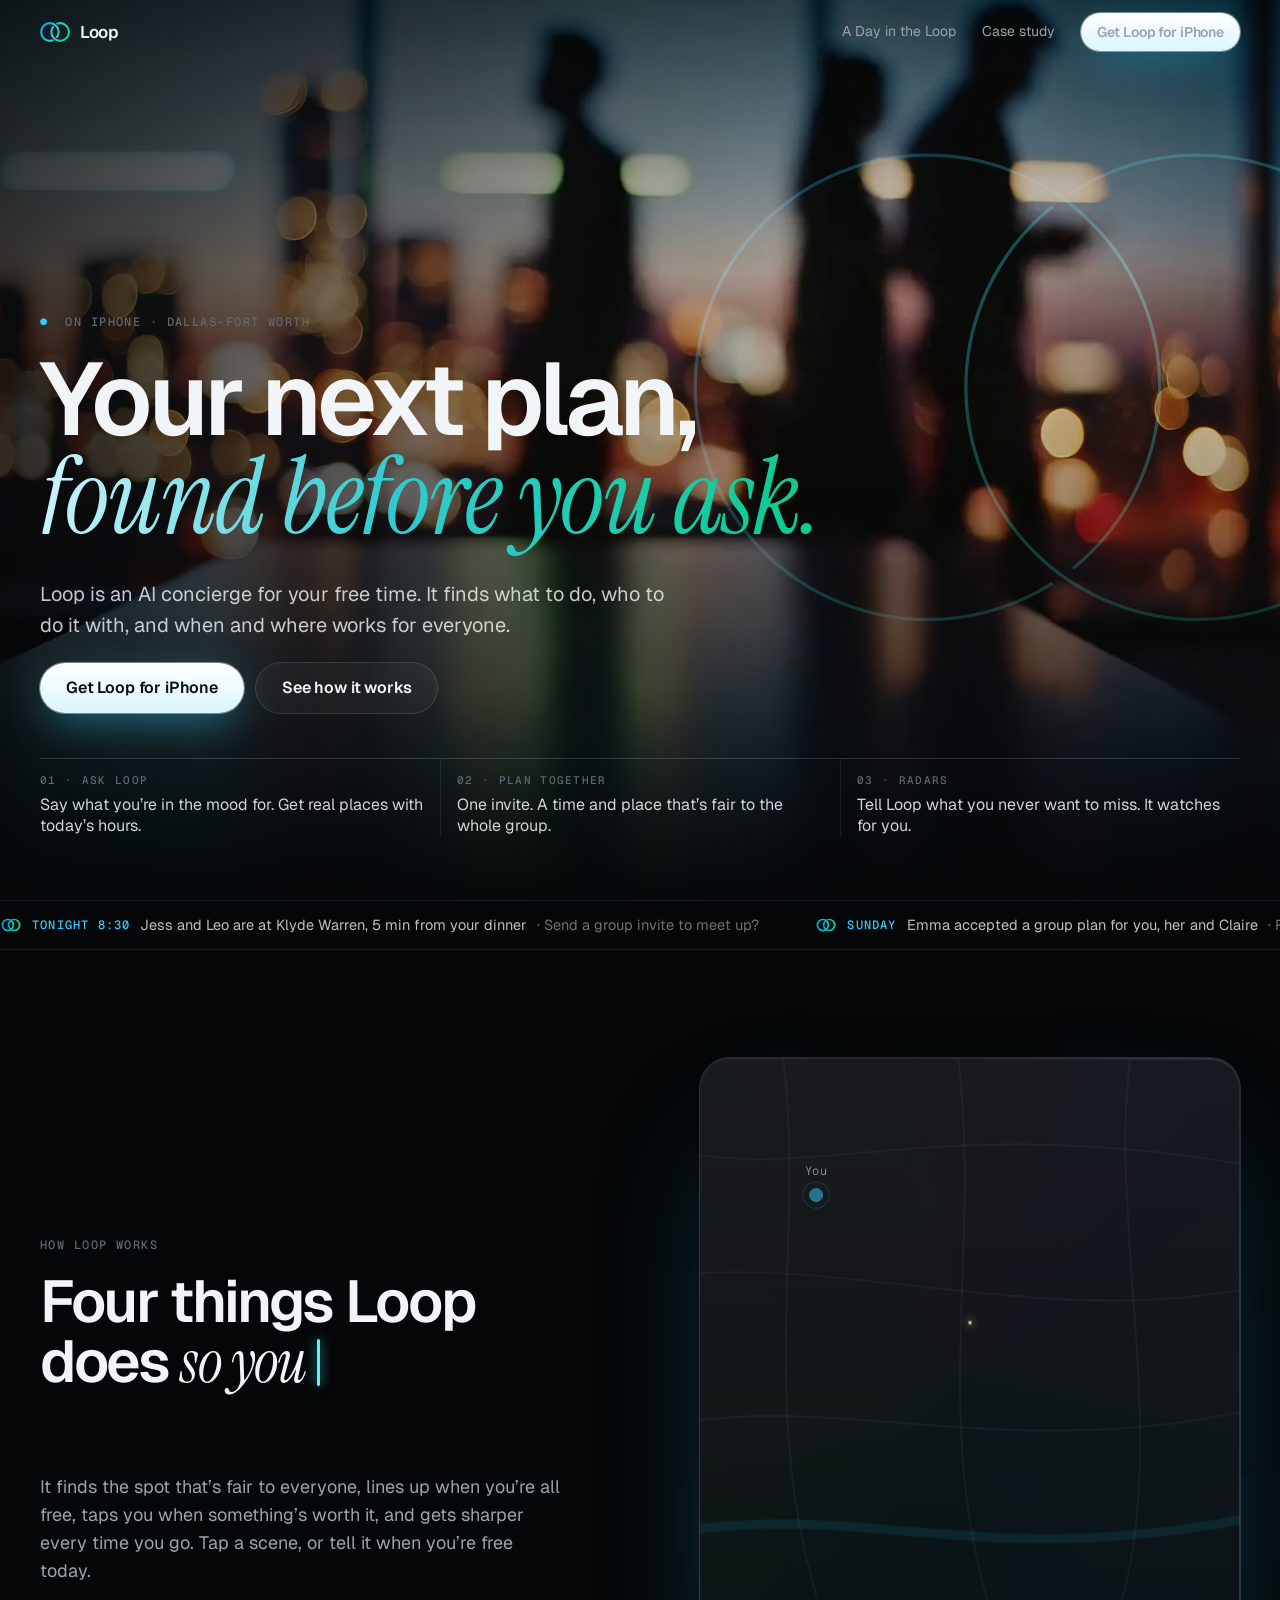
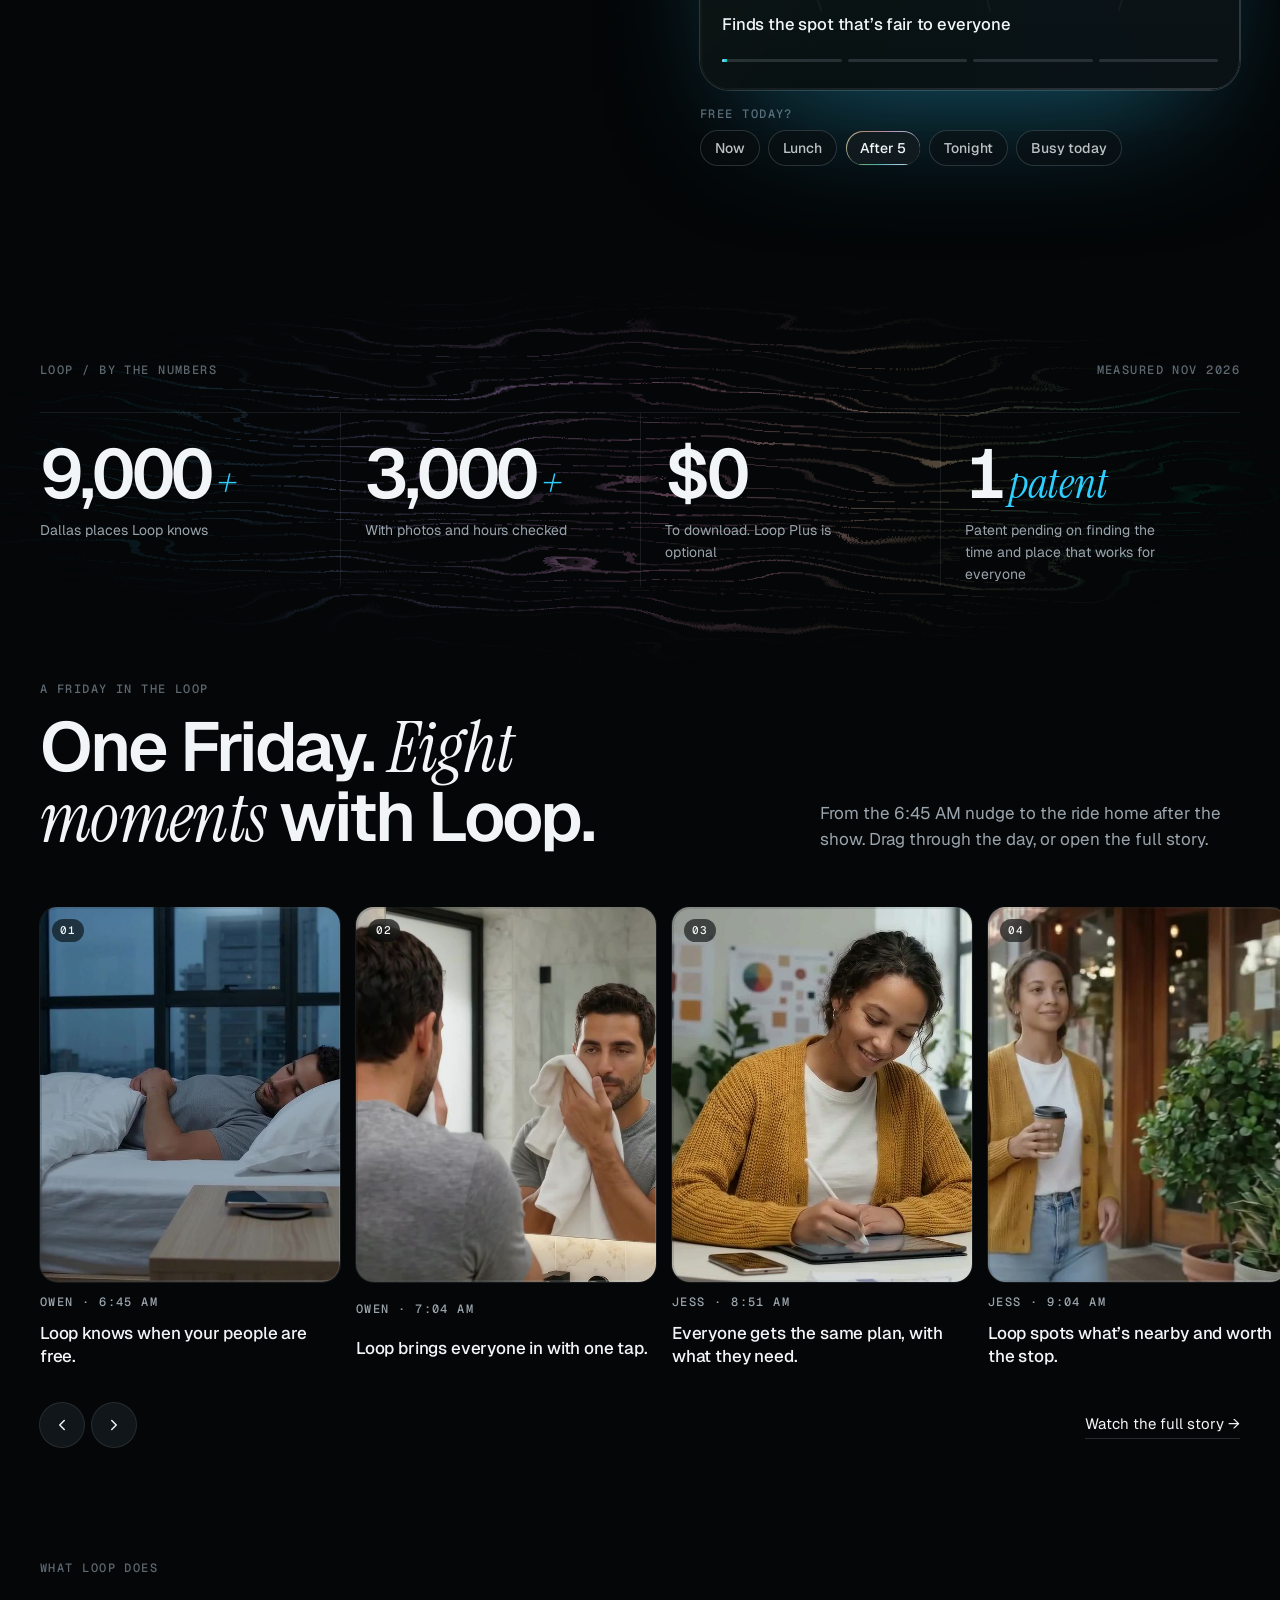
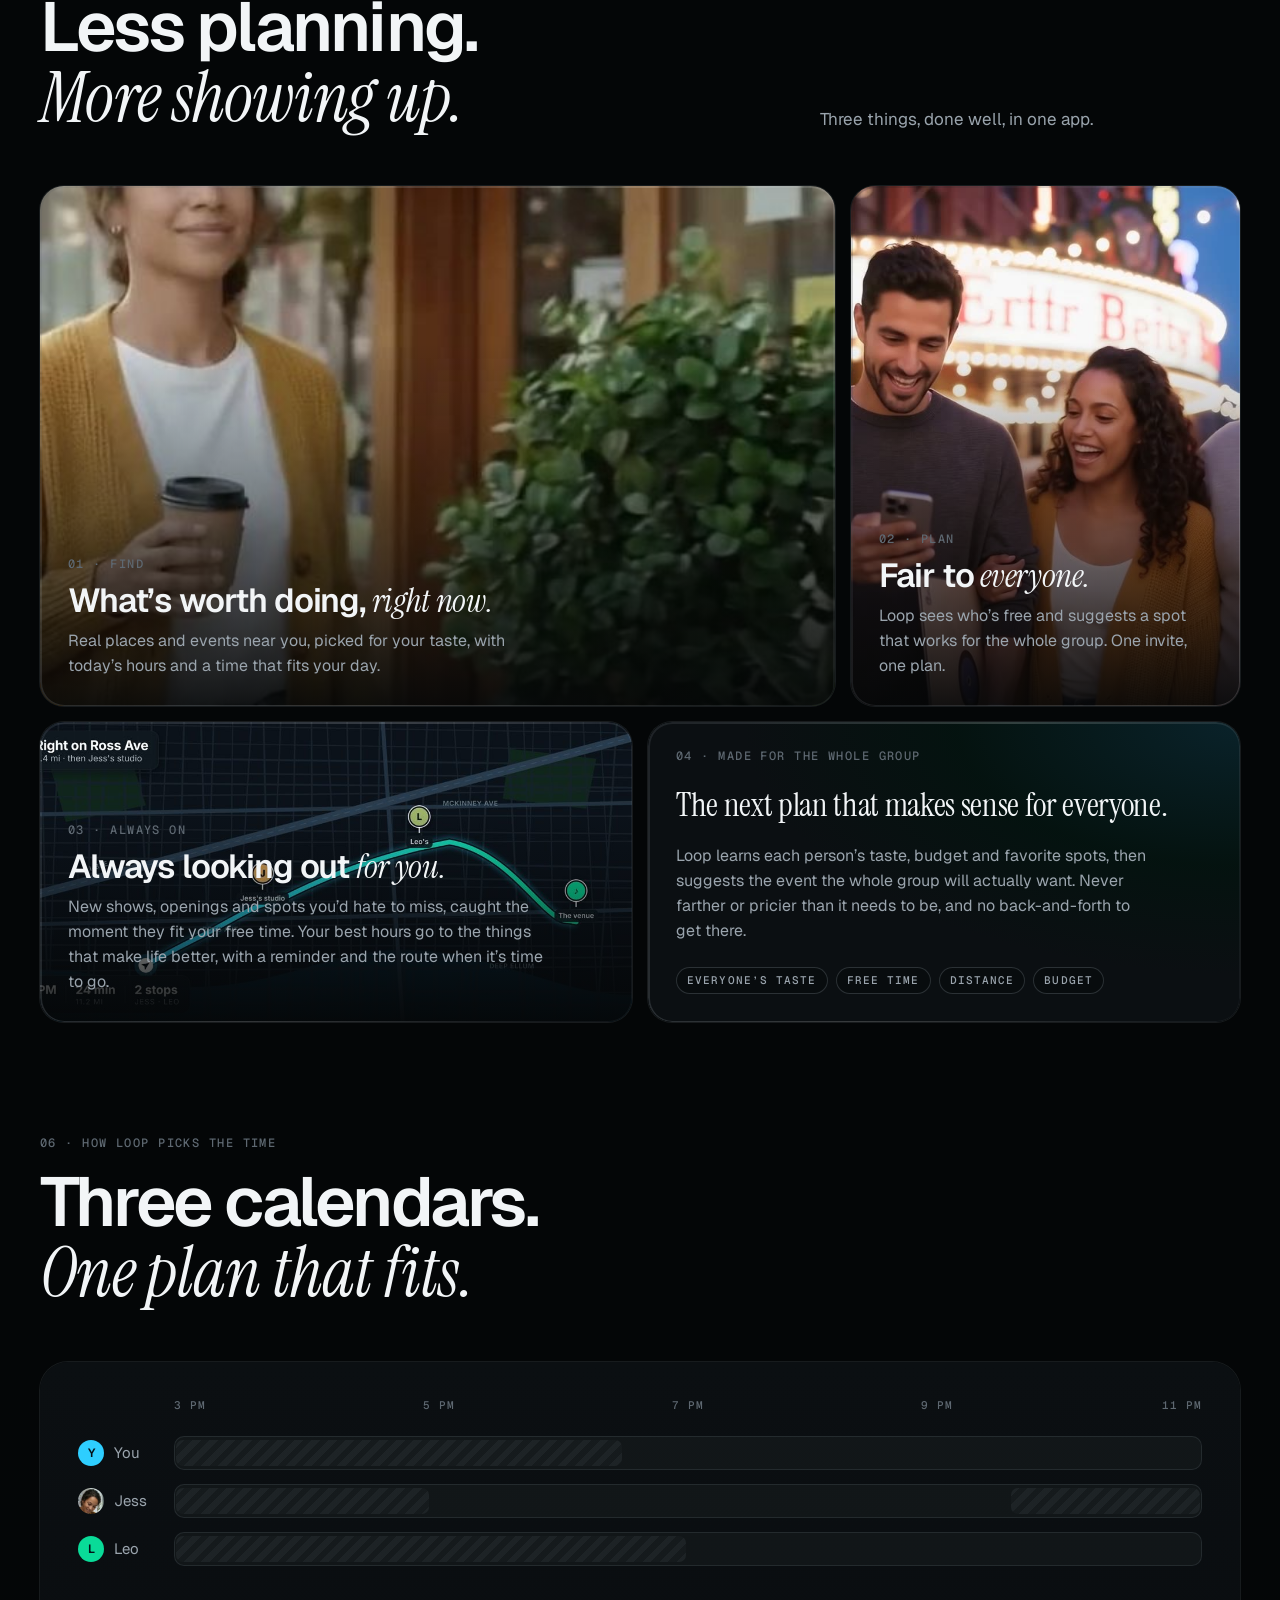
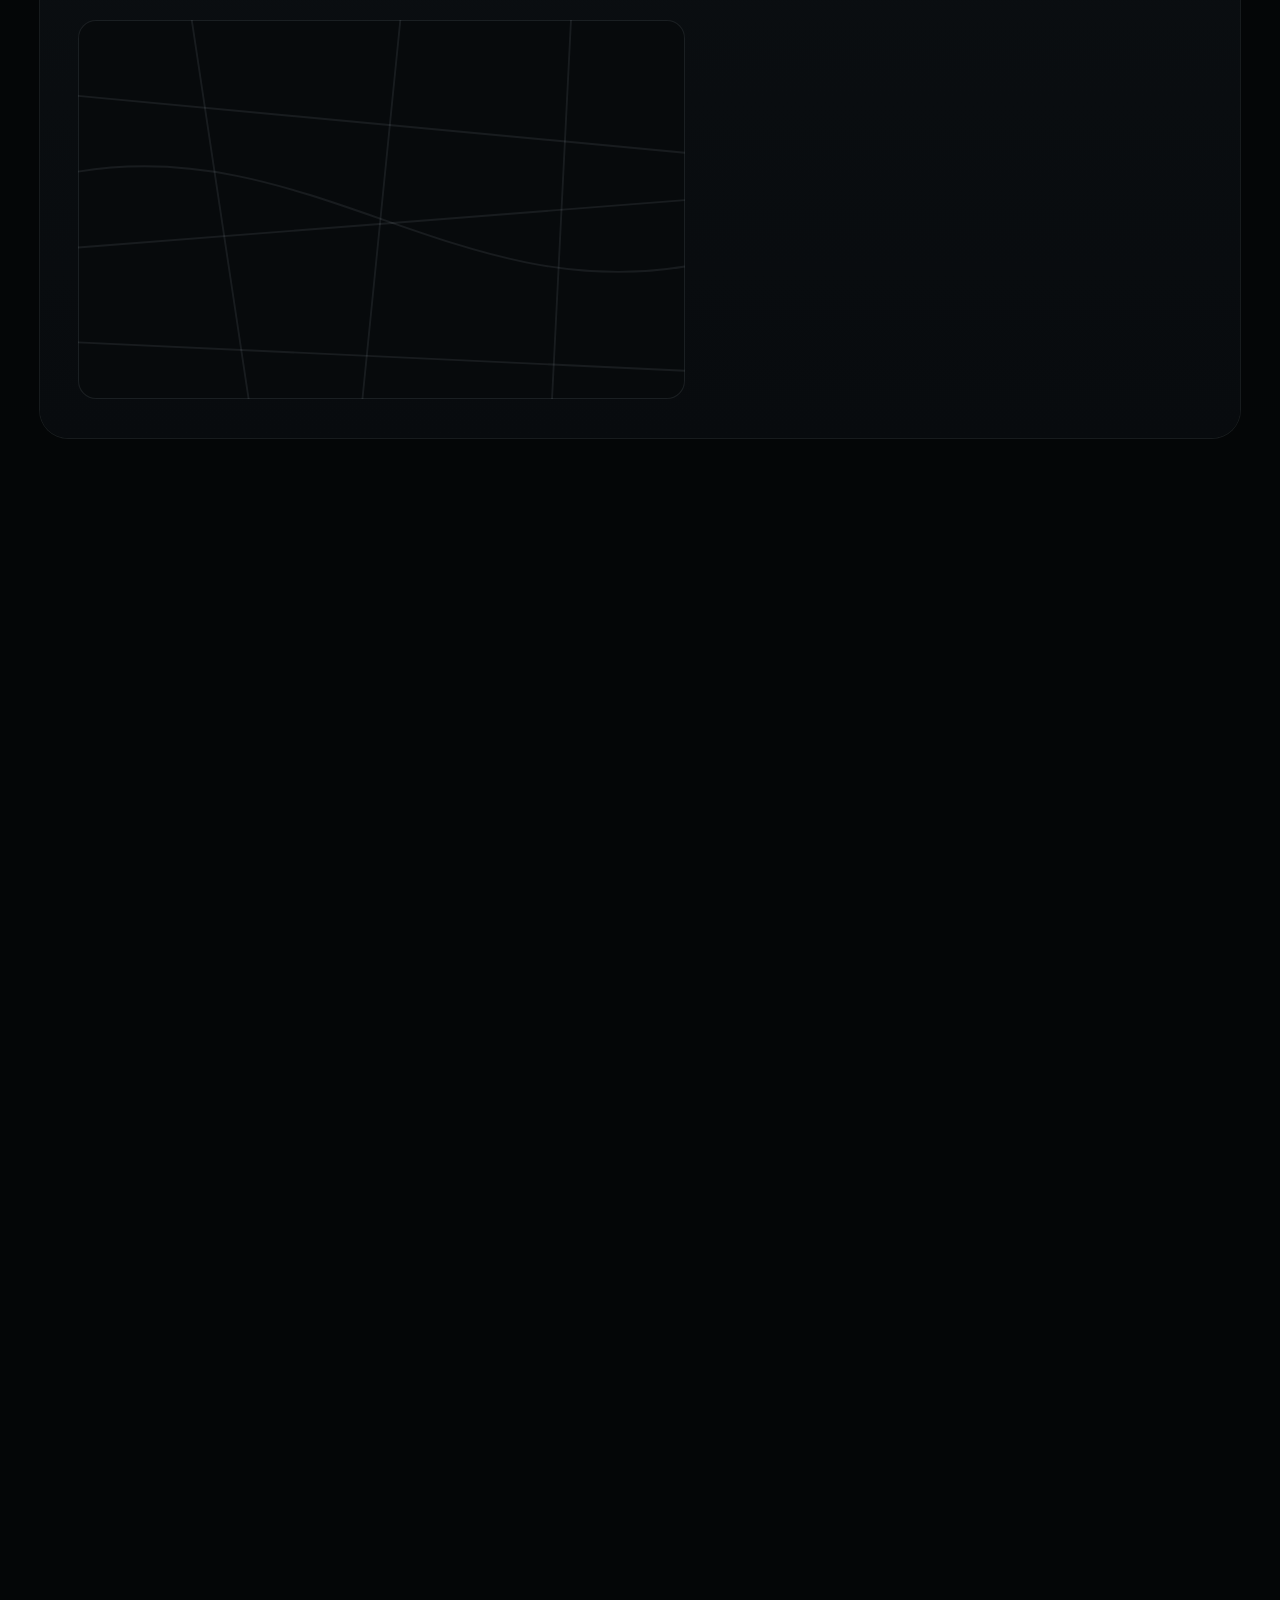
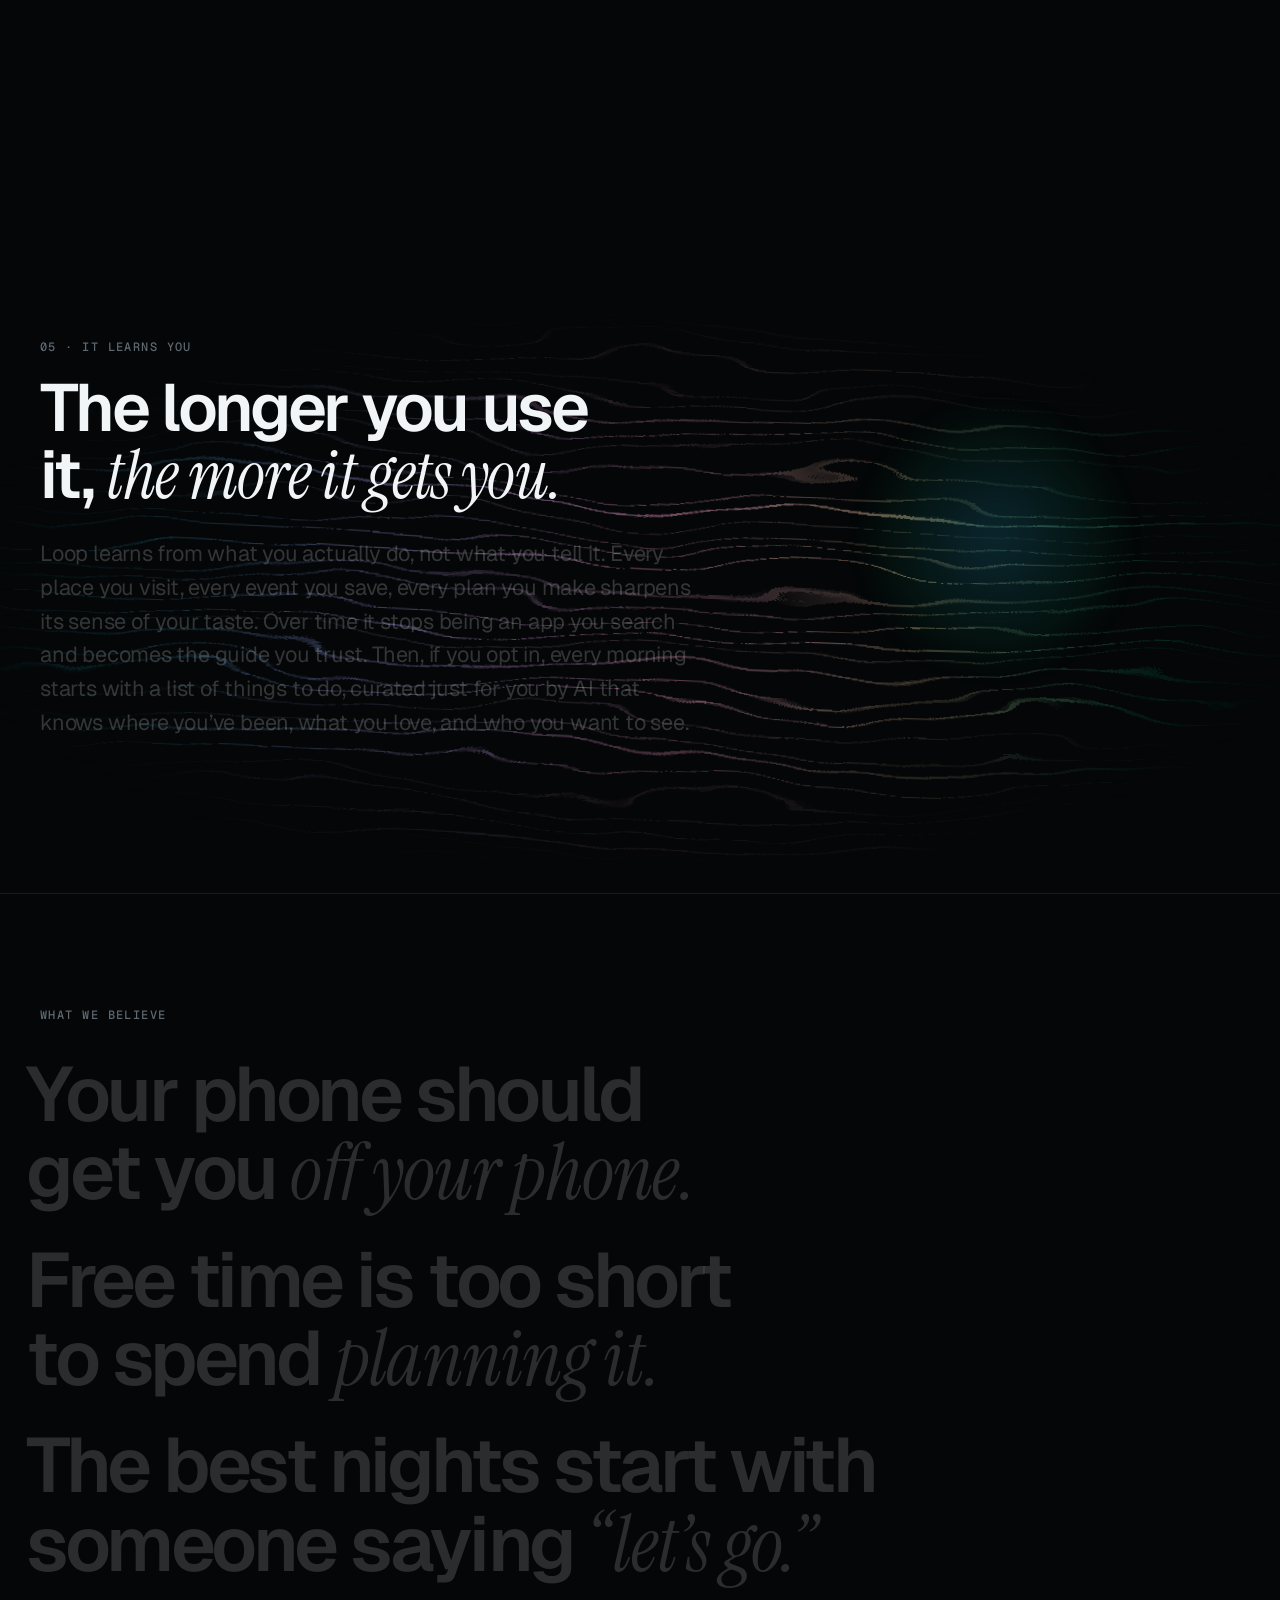
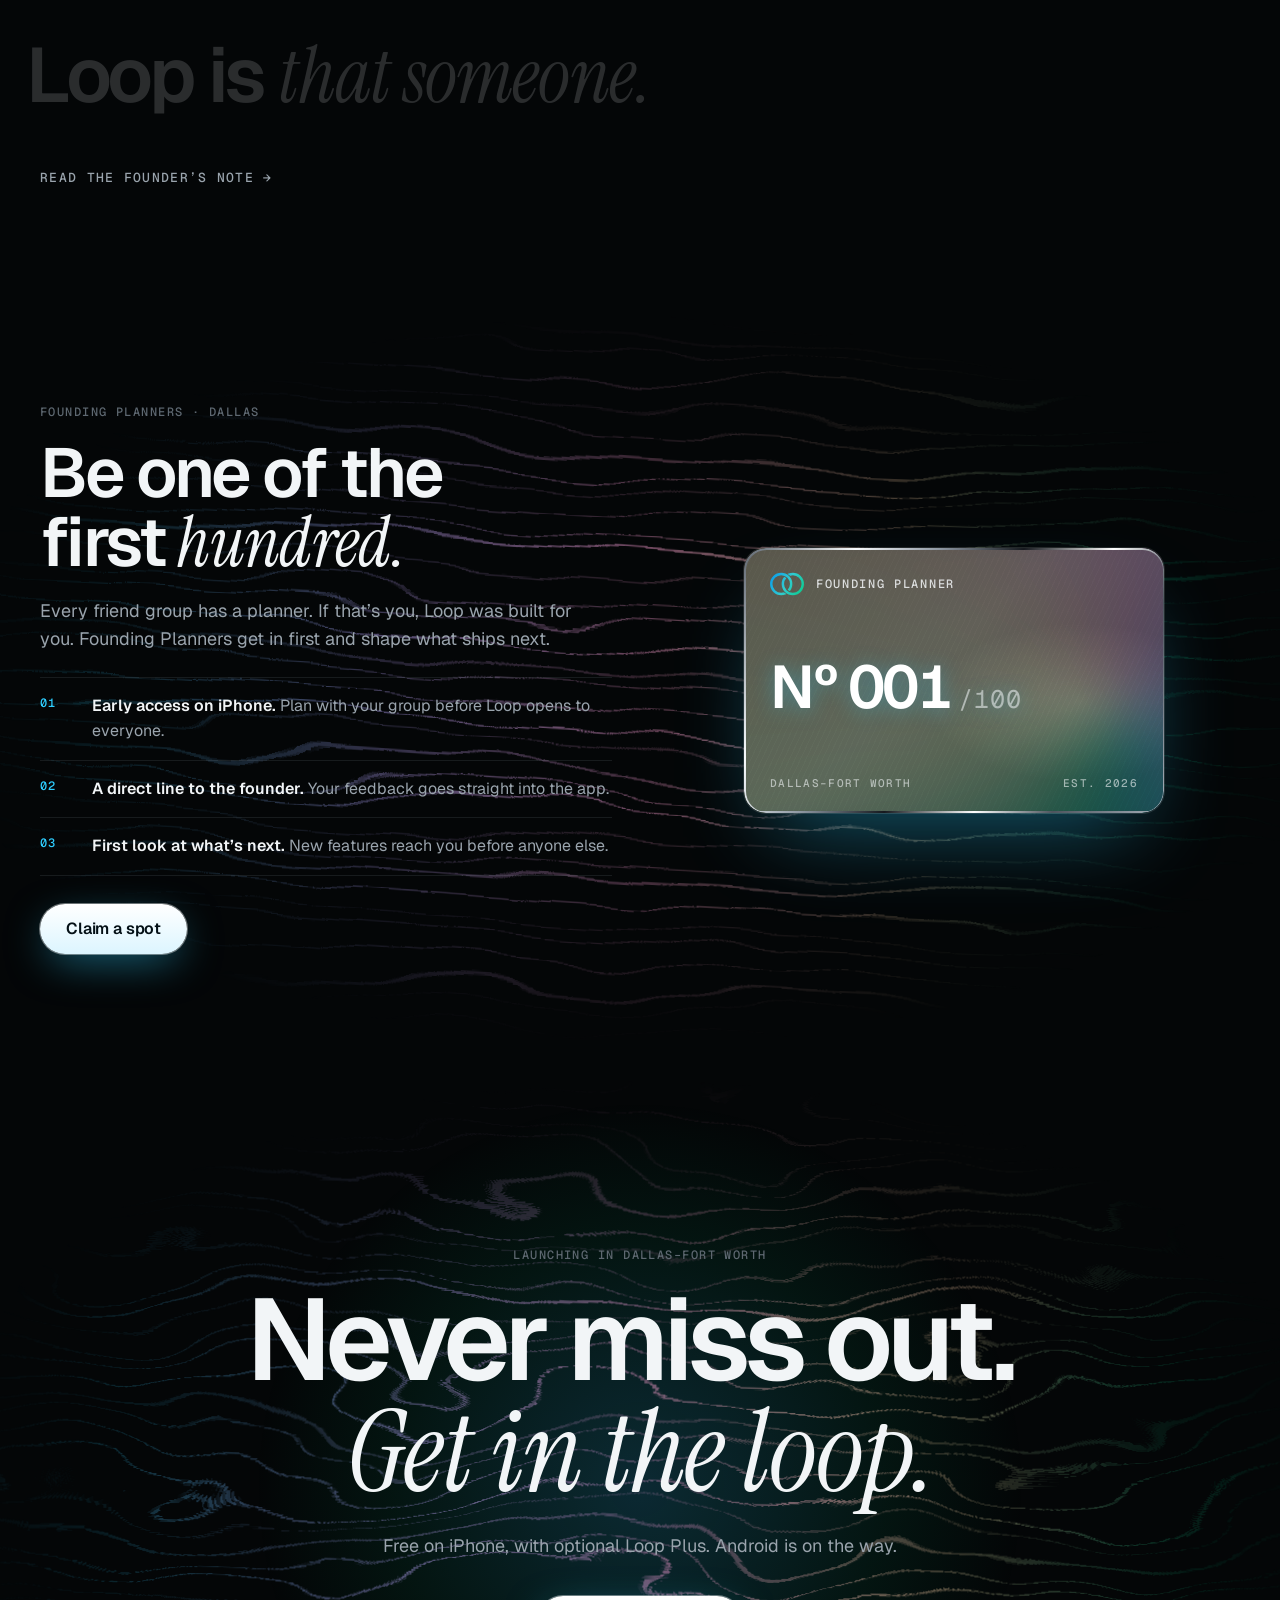
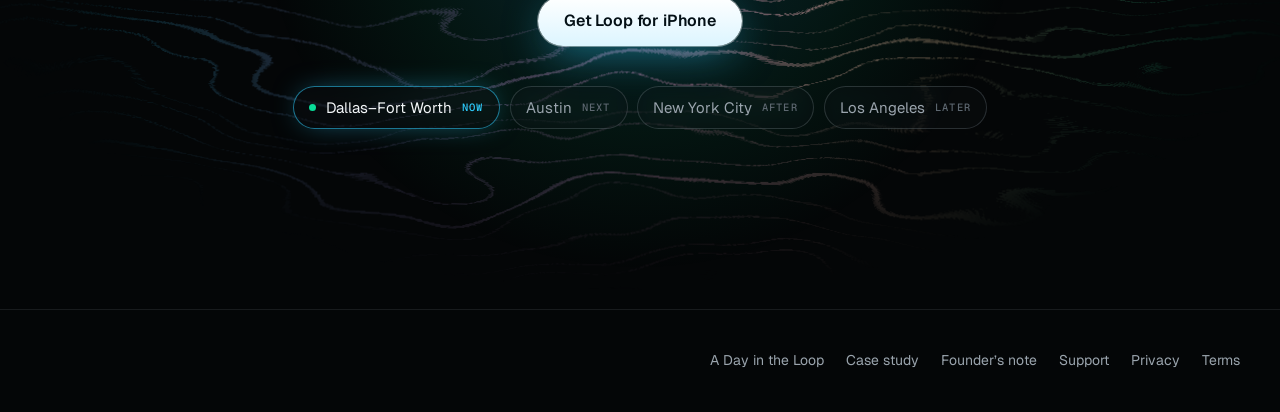
==== commit ad75cbcf: "CTAs point at the public TestFlight link until App Store approval (App Store page 404s today); flip " ====
--- a/index.html
+++ b/index.html
@@ -715,7 +715,7 @@
     <nav class="nav-links" aria-label="Site">
       <a class="hide-sm lnk" href="/vision/"><span>A Day in the Loop</span></a>
       <a class="hide-sm lnk" href="/case-study/"><span>Case study</span></a>
-      <a class="btn btn-sm fx" href="https://apps.apple.com/app/loop/id6820438290">Get Loop for iPhone</a>
+      <a class="btn btn-sm fx" href="https://testflight.apple.com/join/nhfZxpSc">Get Loop for iPhone</a>
     </nav>
   </div>
 </header>
@@ -732,7 +732,7 @@
         <h1 id="hero-title" class="prism-in">Your next plan, <em class="s">found before you ask.</em></h1>
         <p class="hero-sub">Loop is an AI concierge for your free time. It finds what to do, who to do it with, and when and where works for everyone.</p>
         <div class="hero-ctas">
-          <a class="btn fx" href="https://apps.apple.com/app/loop/id6820438290">Get Loop for iPhone</a>
+          <a class="btn fx" href="https://testflight.apple.com/join/nhfZxpSc">Get Loop for iPhone</a>
           <a class="btn btn-ghost fx" href="#how">See how it works</a>
         </div>
       </div>
@@ -833,7 +833,7 @@
               <div class="notif-top"><img src="/assets/loop-logo.svg" alt="" width="26" height="18"><span class="notif-app">Loop</span><span class="notif-time">now</span></div>
               <p class="notif-title" id="n-title">Jess and Leo are free at 7</p>
               <p class="notif-body" id="n-body">Food trucks at Klyde Warren Park, 1.2 mi from all three of you. About $15 each. Plan it?</p>
-              <div class="notif-actions"><a class="yes" href="https://apps.apple.com/app/loop/id6820438290">Plan it</a><a class="no" href="/vision/">A Day in the Loop</a></div>
+              <div class="notif-actions"><a class="yes" href="https://testflight.apple.com/join/nhfZxpSc">Plan it</a><a class="no" href="/vision/">A Day in the Loop</a></div>
             </div>
             <div class="tastes" aria-hidden="true">
               <span class="taste" style="--fx0:-30cqw;--fy0:-14cqw">Live music</span><span class="taste" style="--fx0:28cqw;--fy0:-8cqw">Patios</span>
@@ -1006,7 +1006,7 @@
                 <span class="face" style="--c:#FFD166">L</span>
                 <span class="face face-you">You</span>
               </span>
-              <a class="btn btn-sm fx pd-cta" href="https://apps.apple.com/app/loop/id6820438290">Plan it<svg width="13" height="13" viewBox="0 0 24 24" fill="none" stroke="currentColor" stroke-width="2.2" stroke-linecap="round" stroke-linejoin="round" aria-hidden="true"><path d="M5 12h14M13 6l6 6-6 6"/></svg></a>
+              <a class="btn btn-sm fx pd-cta" href="https://testflight.apple.com/join/nhfZxpSc">Plan it<svg width="13" height="13" viewBox="0 0 24 24" fill="none" stroke="currentColor" stroke-width="2.2" stroke-linecap="round" stroke-linejoin="round" aria-hidden="true"><path d="M5 12h14M13 6l6 6-6 6"/></svg></a>
             </div>
           </div>
         </div>
@@ -1068,7 +1068,7 @@
           <li><span class="perk-n">02</span><span><b>A direct line to the founder.</b> Your feedback goes straight into the app.</span></li>
           <li><span class="perk-n">03</span><span><b>First look at what&rsquo;s next.</b> New features reach you before anyone else.</span></li>
         </ul>
-        <a class="btn fx" href="https://apps.apple.com/app/loop/id6820438290">Claim a spot</a>
+        <a class="btn fx" href="https://testflight.apple.com/join/nhfZxpSc">Claim a spot</a>
       </div>
       <div class="card-stage" aria-hidden="true">
         <div class="fcard" id="fcard">
@@ -1089,7 +1089,7 @@
       <span class="label prism-in">Launching in Dallas&ndash;Fort Worth</span>
       <h2 id="close-title" class="prism-in">Never miss out. <em class="s tw" data-tw="cycle" data-caret="1">Get in the loop.</em></h2>
       <p class="prism-in">Free on iPhone, with optional Loop Plus. Android is on the way.</p>
-      <a class="btn fx" href="https://apps.apple.com/app/loop/id6820438290">Get Loop for iPhone</a>
+      <a class="btn fx" href="https://testflight.apple.com/join/nhfZxpSc">Get Loop for iPhone</a>
       <ul class="cities" aria-label="Where Loop is launching">
         <li class="city now"><span class="city-dot" aria-hidden="true"></span>Dallas&ndash;Fort Worth<small>Now</small></li>
         <li class="city">Austin<small>Next</small></li>
@@ -1190,7 +1190,7 @@
   // Hero reel: four scenes on a loop, paused when off screen. Bars jump to a scene.
   var reel = document.getElementById('reel');
   var notif = reel.querySelector('.notif');
-  notif.addEventListener('click', function (e) { if (!e.target.closest('a')) window.location.href = 'https://apps.apple.com/app/loop/id6820438290'; });
+  notif.addEventListener('click', function (e) { if (!e.target.closest('a')) window.location.href = 'https://testflight.apple.com/join/nhfZxpSc'; });
   var reelGo = (function () {
     var D = 4400, FADE = 280;
     var scenes = reel.querySelectorAll('.sc');
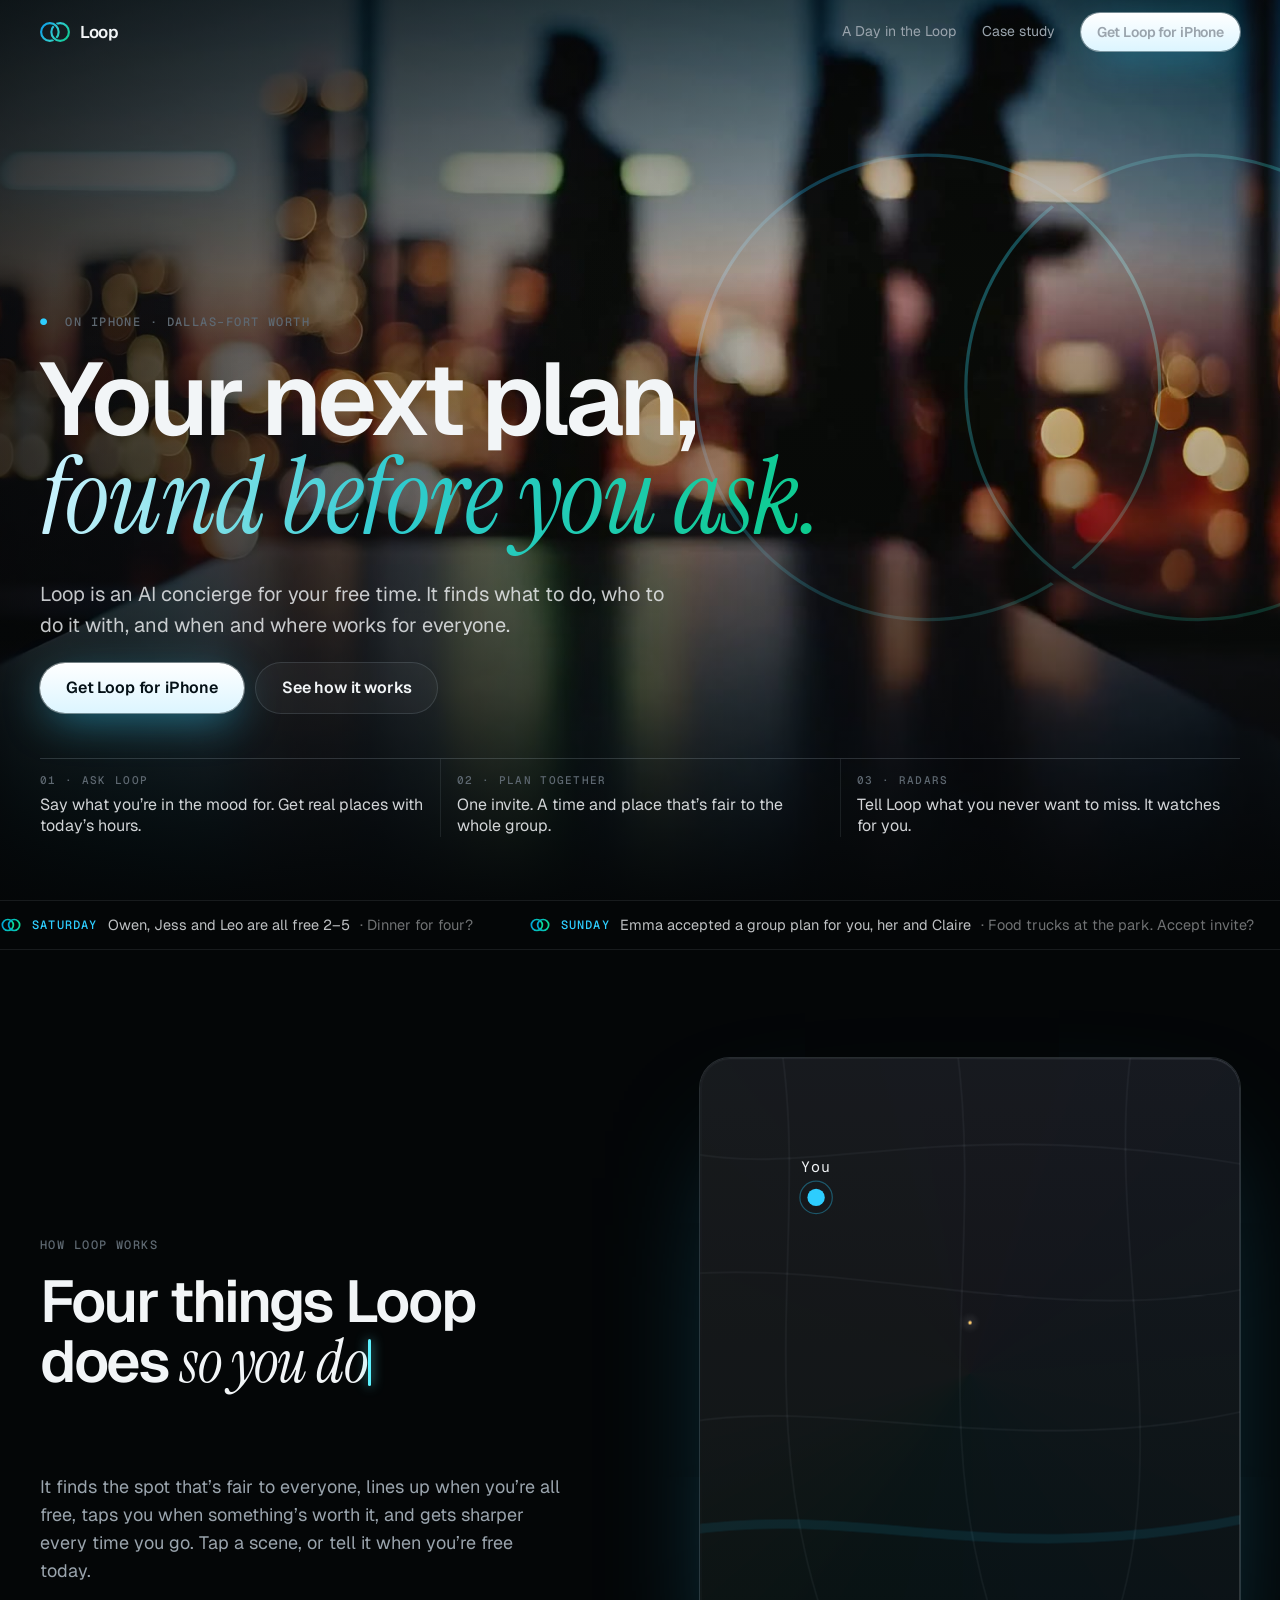
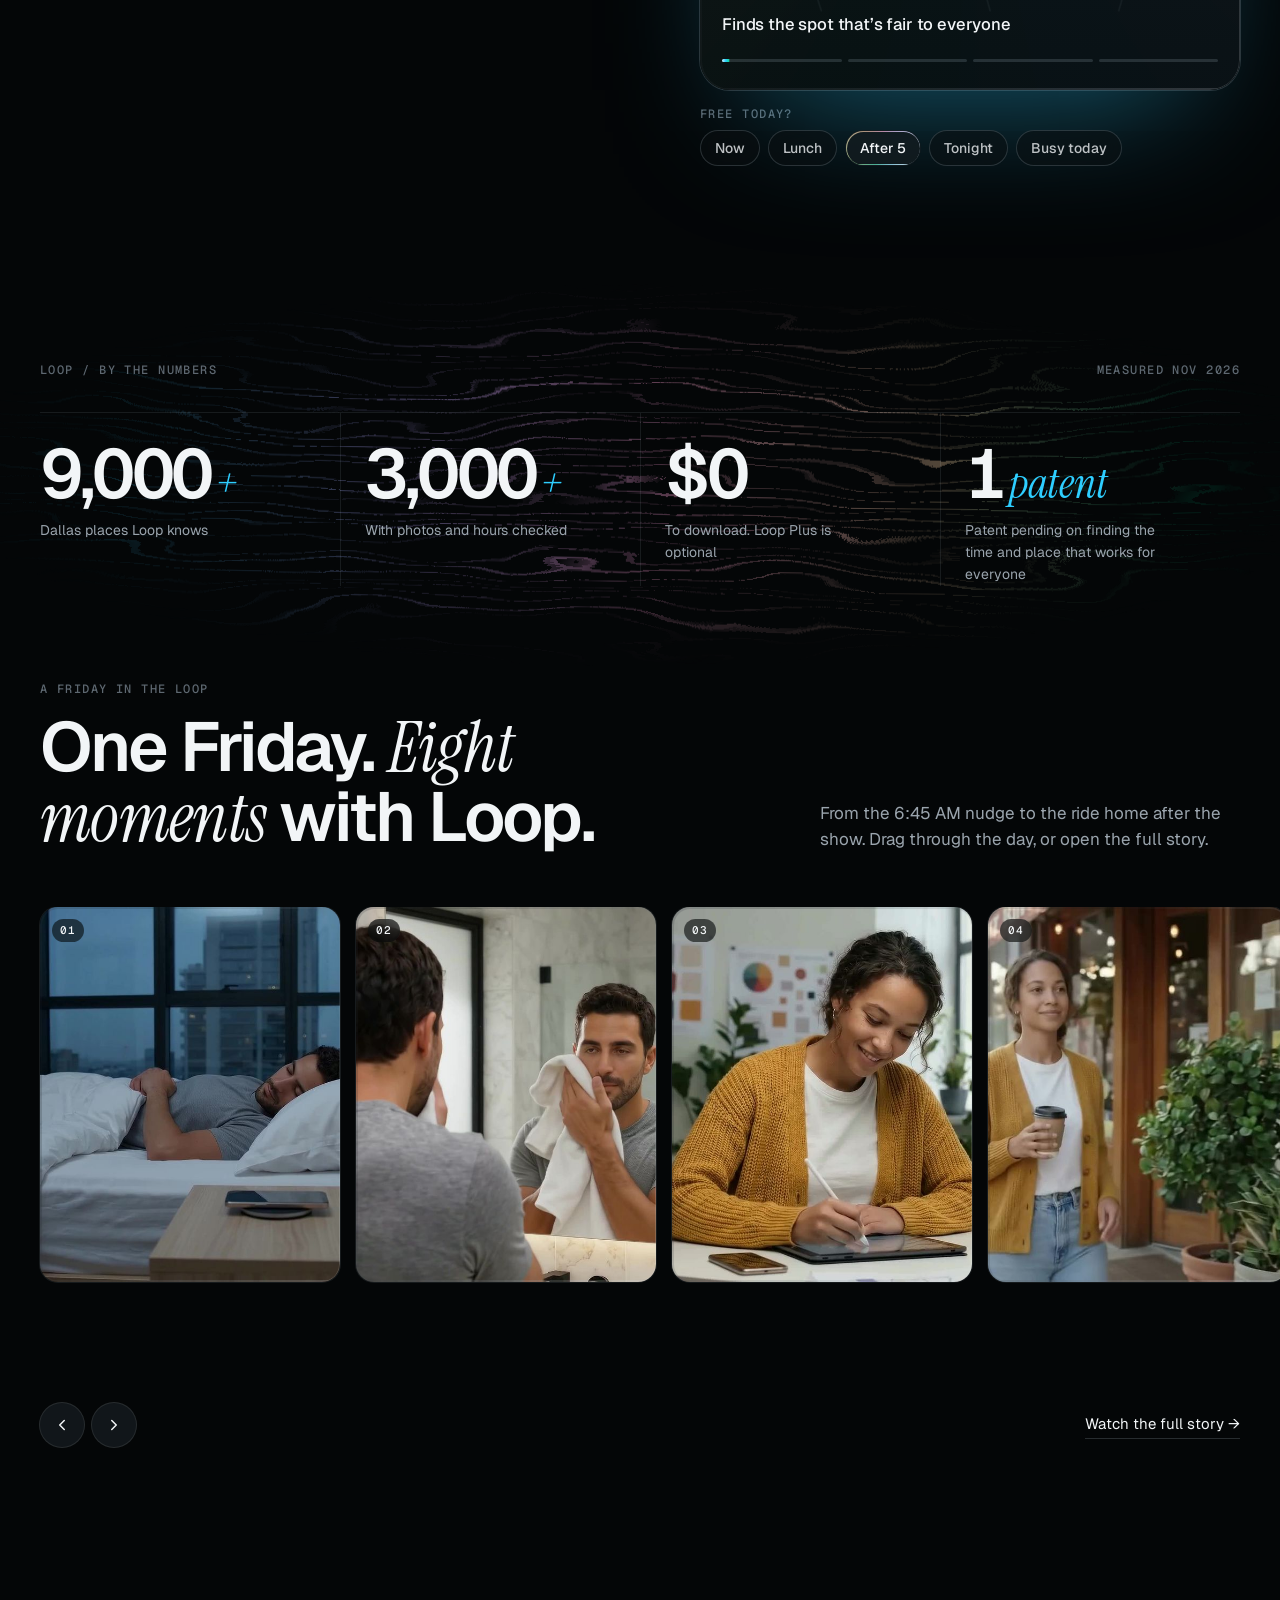
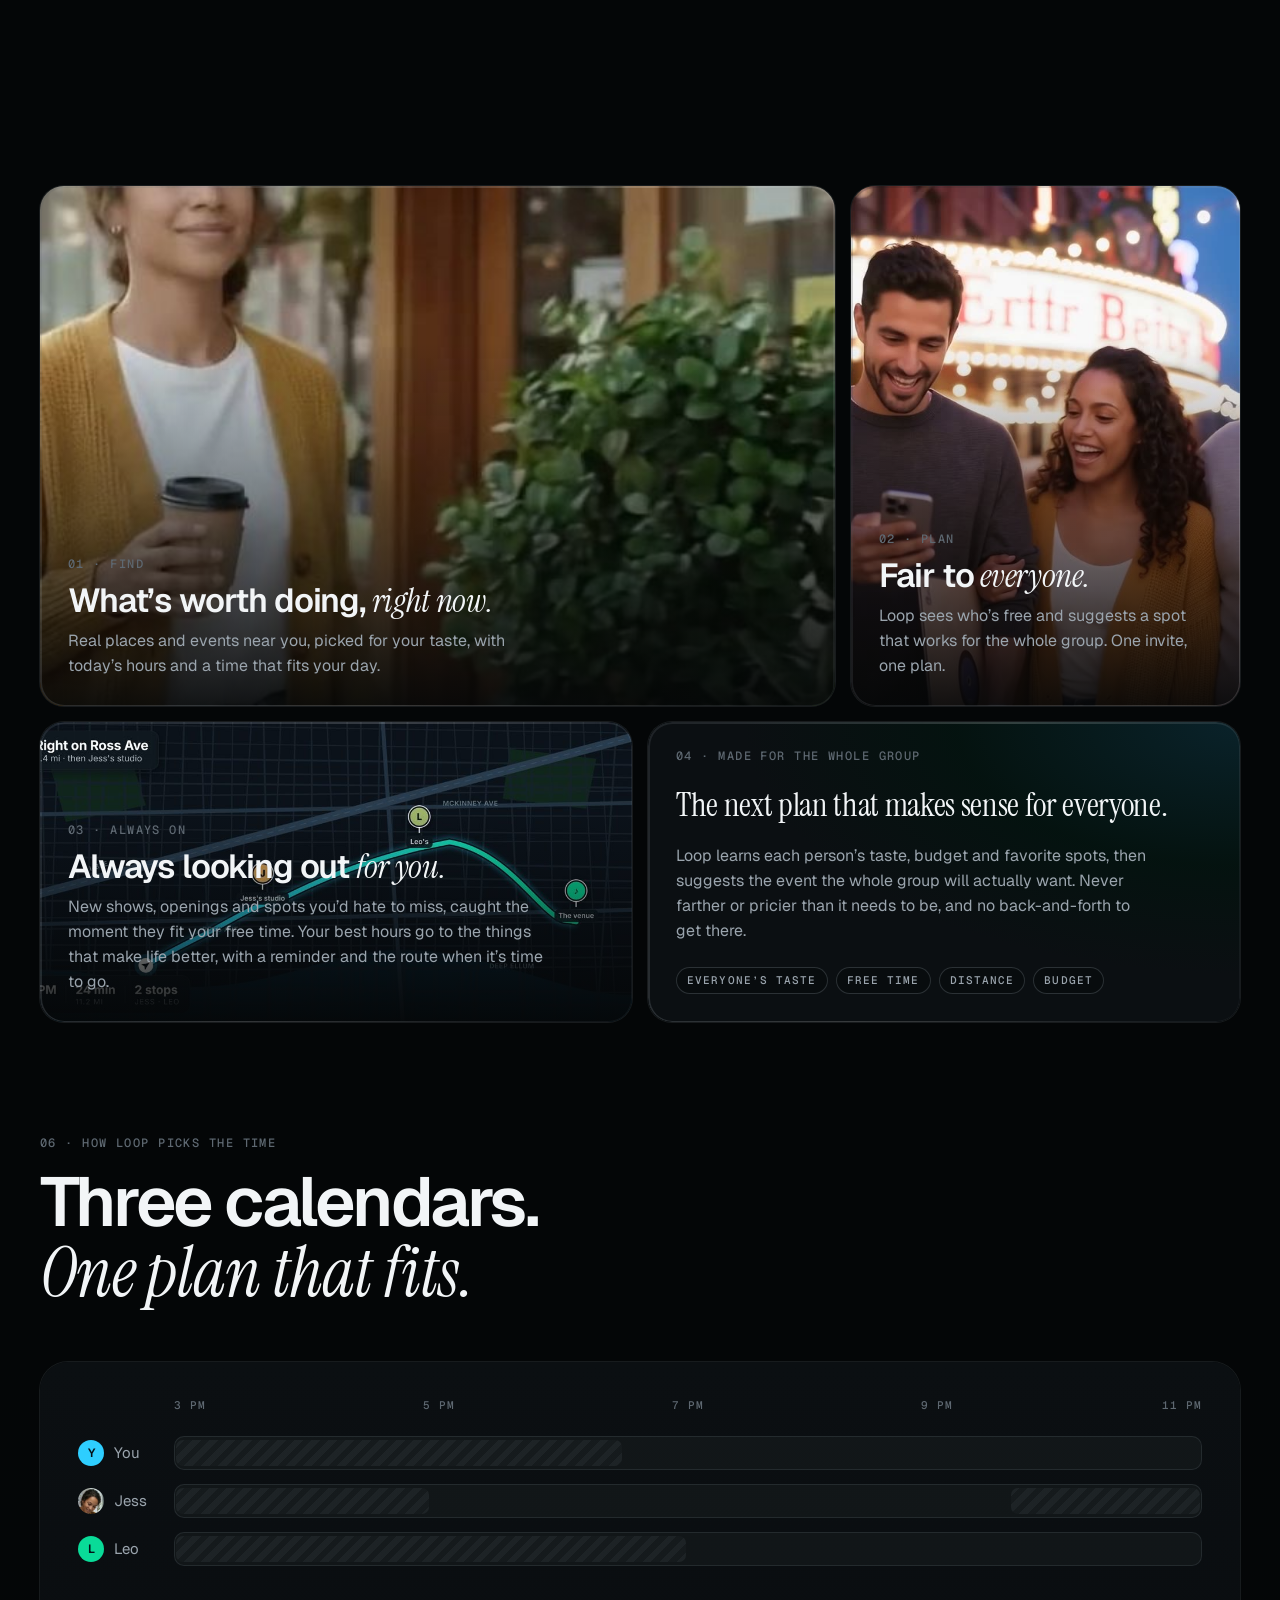
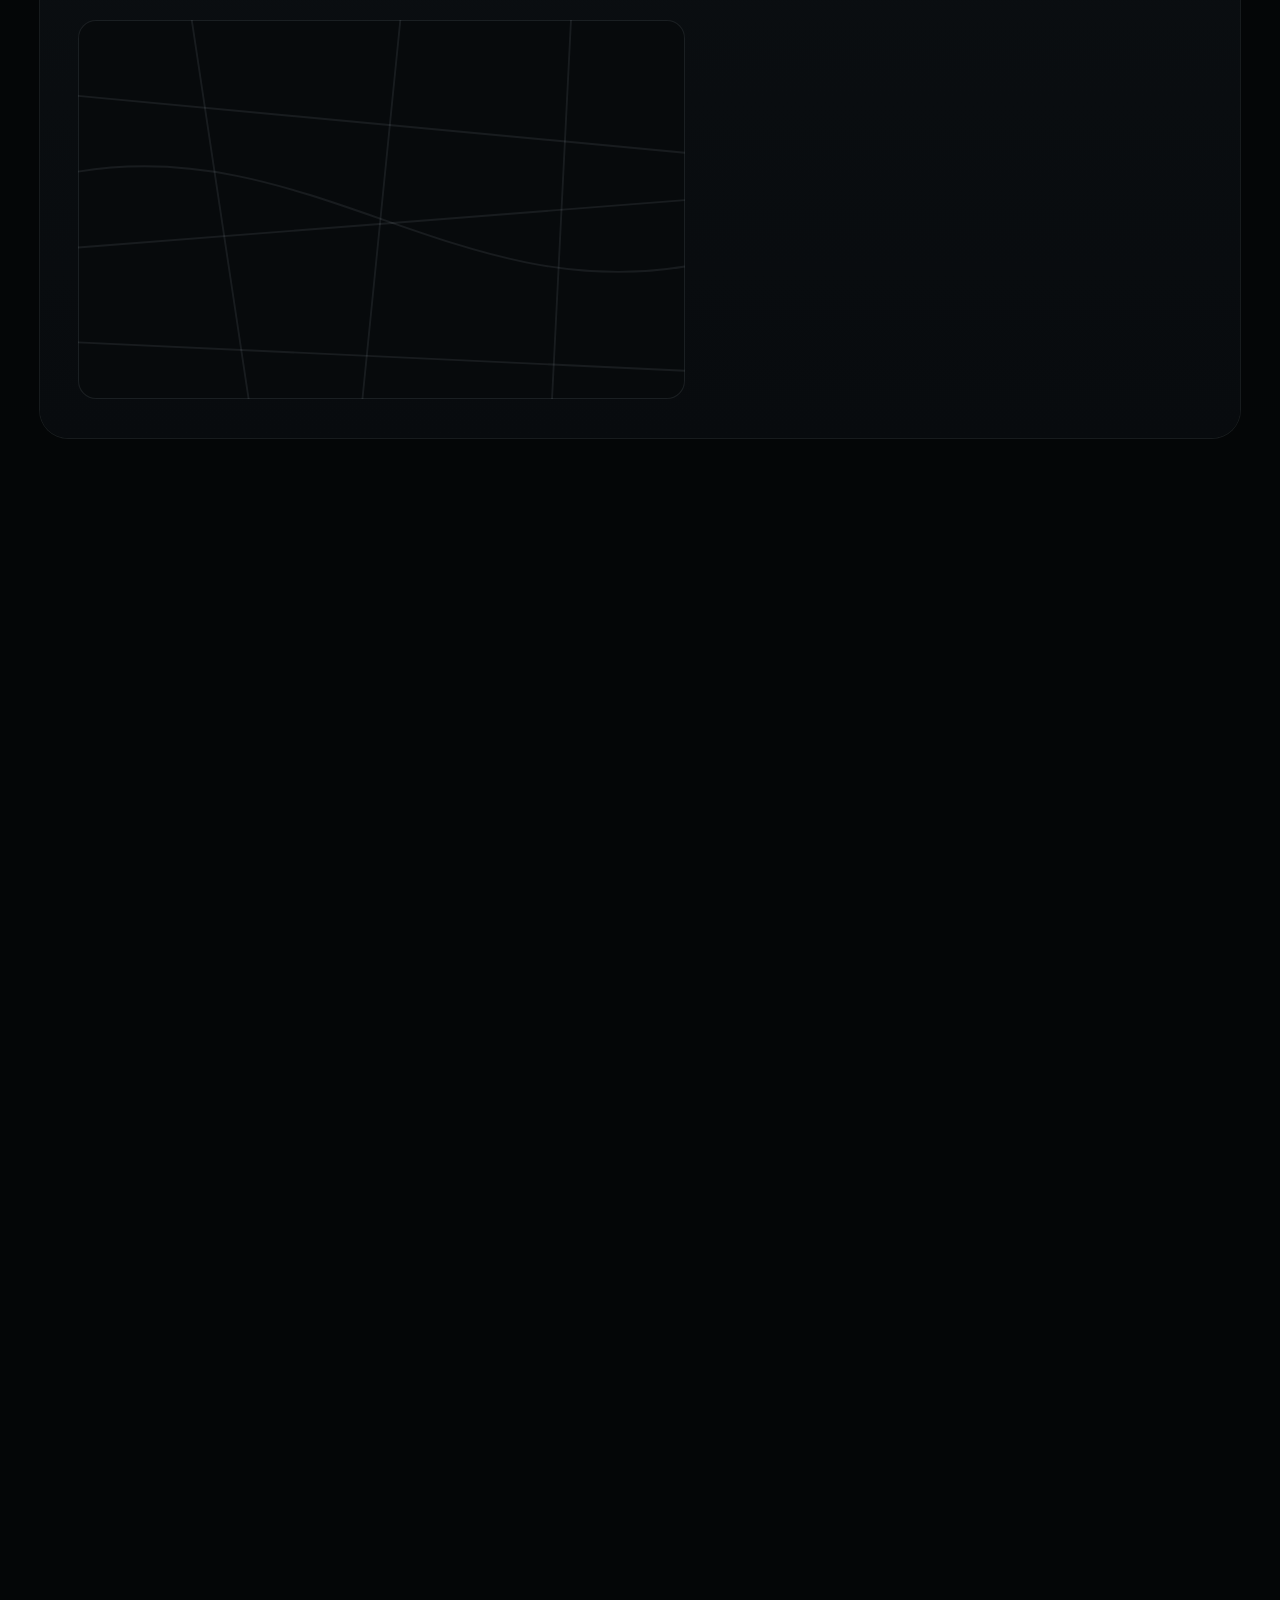
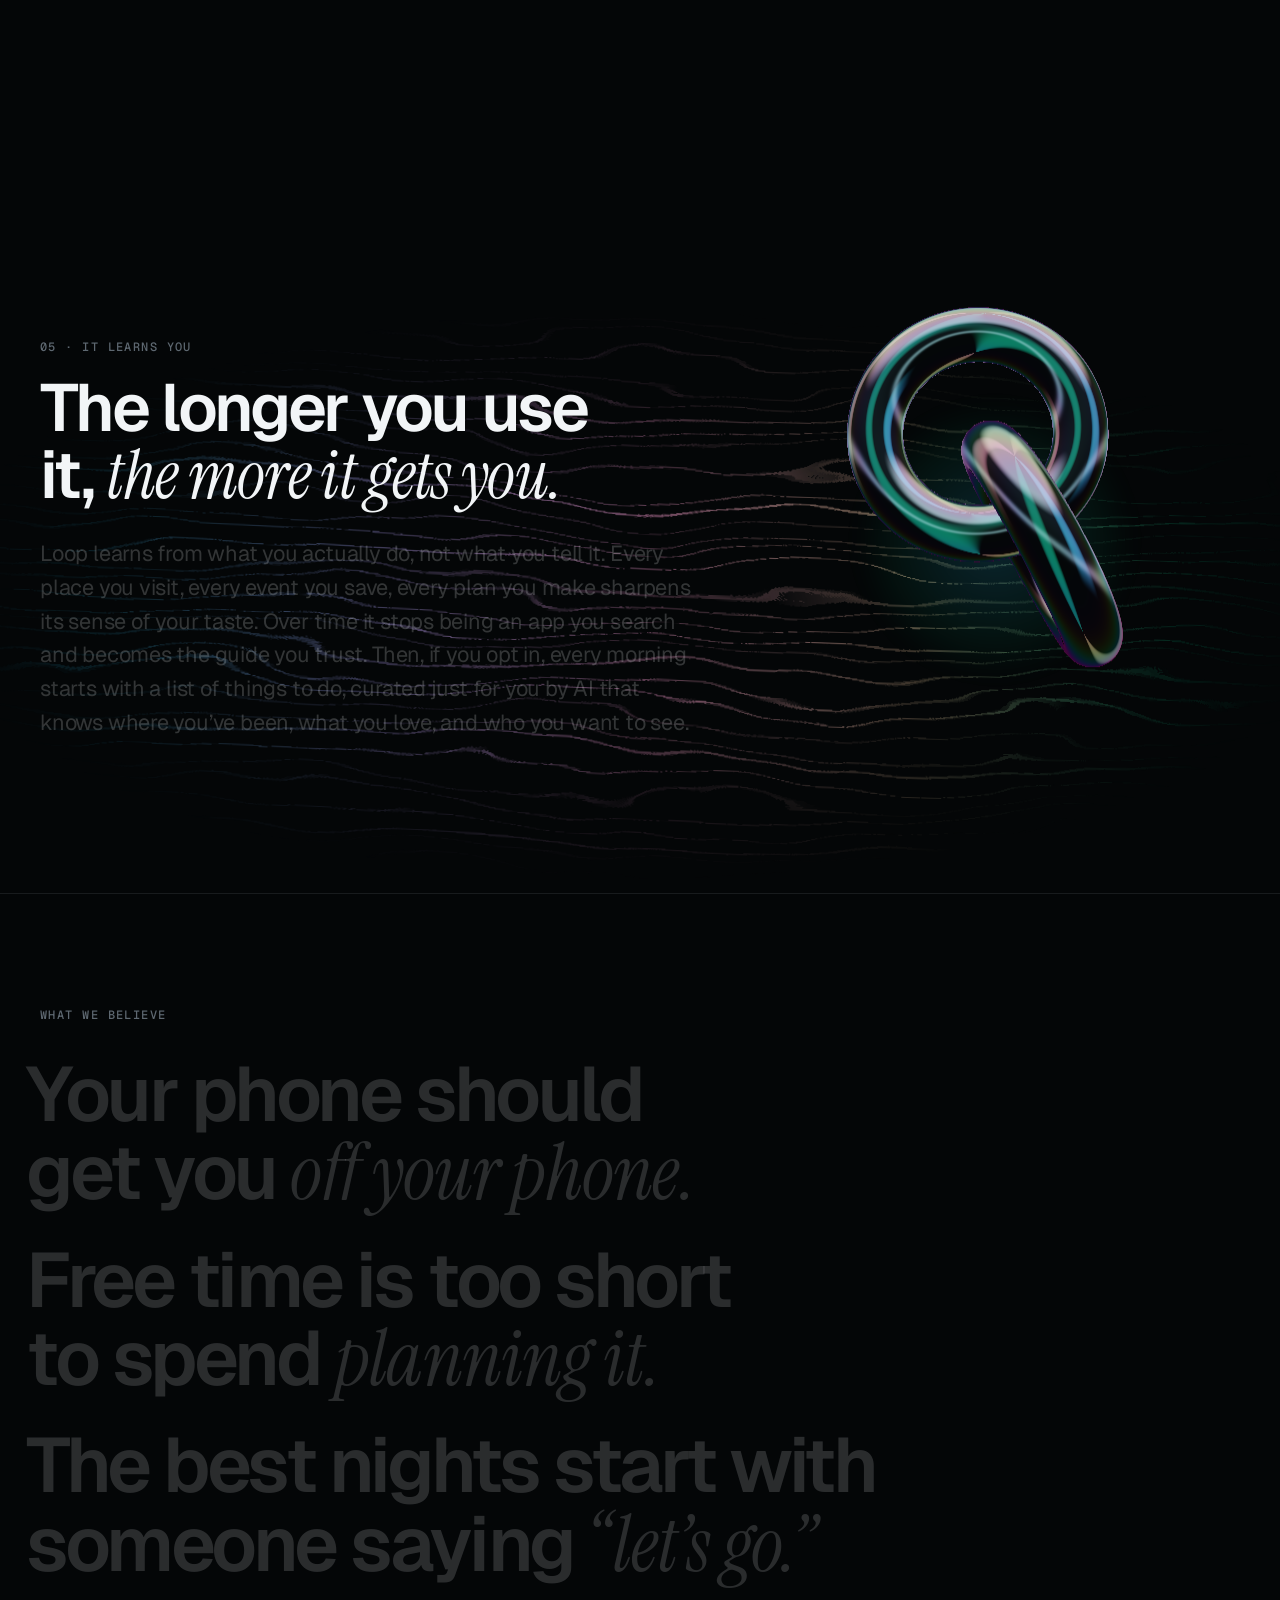
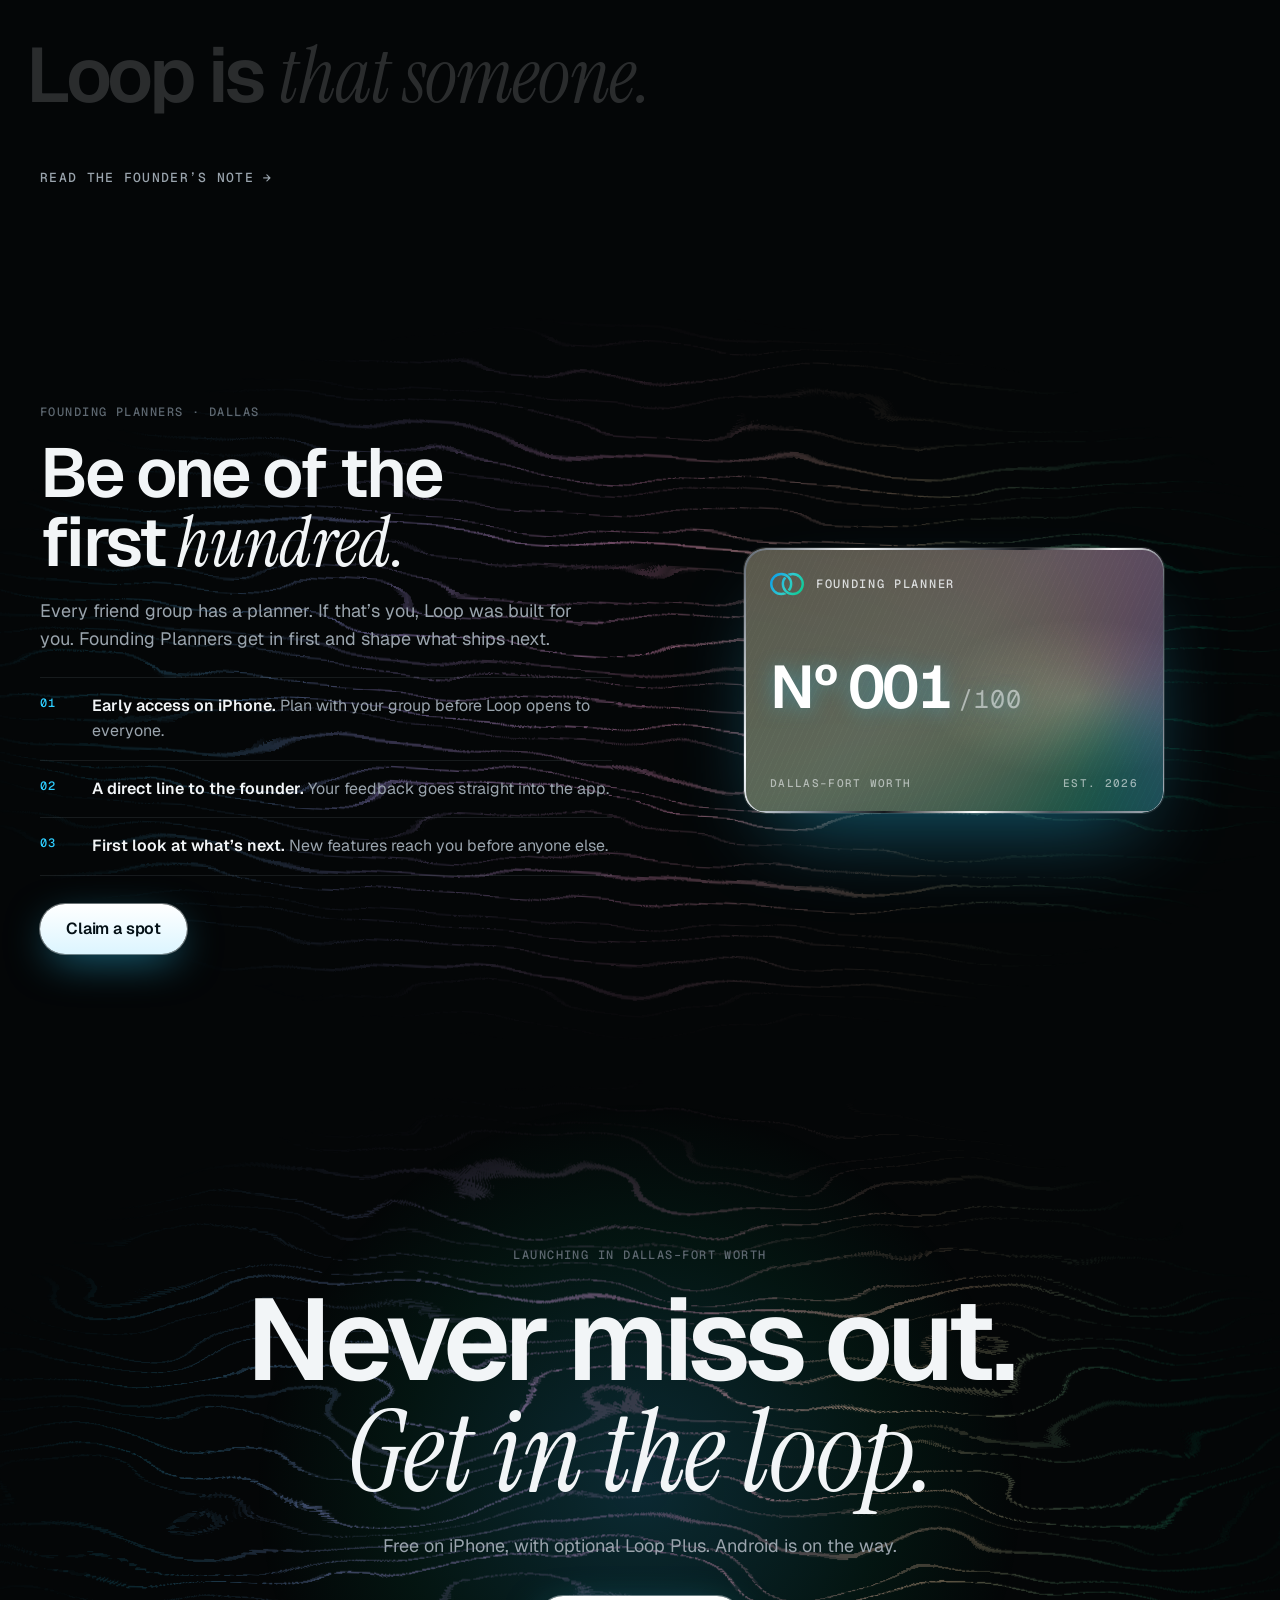
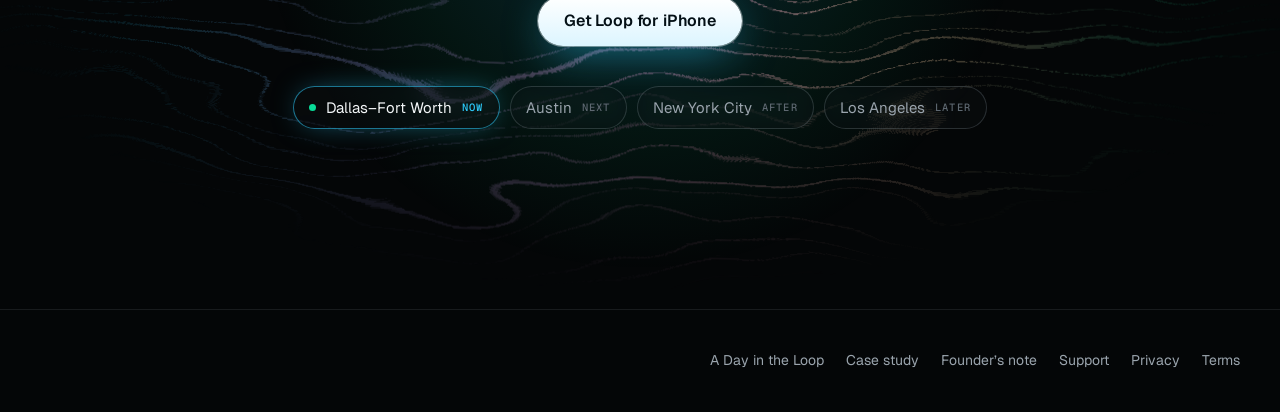
==== commit b0858b42: "Ticker: 13 true examples (cut friend live-location, film premiere, trail hike; add rain swap, golden" ====
--- a/index.html
+++ b/index.html
@@ -746,8 +746,32 @@
 
   <div class="ticker" aria-hidden="true"><svg width="0" height="0" style="position:absolute" aria-hidden="true"><defs><linearGradient id="tkg" x1="0" x2="1"><stop offset="0" stop-color="#00A6D9"/><stop offset="1" stop-color="#09DB98"/></linearGradient></defs></svg>
     <div class="ticker-track notes">
-      <span class="note"><svg viewBox="0 0 28 20" aria-hidden="true"><circle cx="10" cy="10" r="7" fill="none" stroke="url(#tkg)" stroke-width="2.2"/><circle cx="18" cy="10" r="7" fill="none" stroke="url(#tkg)" stroke-width="2.2"/></svg><b>Tonight 8:30</b>Jess and Leo are at Klyde Warren, 5 min from your dinner <u>&middot; Send a group invite to meet up?</u></span><span class="note"><svg viewBox="0 0 28 20" aria-hidden="true"><circle cx="10" cy="10" r="7" fill="none" stroke="url(#tkg)" stroke-width="2.2"/><circle cx="18" cy="10" r="7" fill="none" stroke="url(#tkg)" stroke-width="2.2"/></svg><b>Sunday</b>Emma accepted a group plan for you, her and Claire <u>&middot; Food trucks and feeding the ducks at the park. Accept invite?</u></span><span class="note"><svg viewBox="0 0 28 20" aria-hidden="true"><circle cx="10" cy="10" r="7" fill="none" stroke="url(#tkg)" stroke-width="2.2"/><circle cx="18" cy="10" r="7" fill="none" stroke="url(#tkg)" stroke-width="2.2"/></svg><b>Saturday</b>Nina&rsquo;s home, and Owen, Jess and Leo are all free <u>&middot; Dinner for four?</u></span><span class="note"><svg viewBox="0 0 28 20" aria-hidden="true"><circle cx="10" cy="10" r="7" fill="none" stroke="url(#tkg)" stroke-width="2.2"/><circle cx="18" cy="10" r="7" fill="none" stroke="url(#tkg)" stroke-width="2.2"/></svg><b>Saturday 9 PM</b>A band like the ones you keep saving is playing Deep Ellum, 10 min away <u>&middot; Add to your Loop?</u></span><span class="note"><svg viewBox="0 0 28 20" aria-hidden="true"><circle cx="10" cy="10" r="7" fill="none" stroke="url(#tkg)" stroke-width="2.2"/><circle cx="18" cy="10" r="7" fill="none" stroke="url(#tkg)" stroke-width="2.2"/></svg><b>12:50 PM</b>Lunch with James at Cava <u>&middot; 8 min for both of you</u></span><span class="note"><svg viewBox="0 0 28 20" aria-hidden="true"><circle cx="10" cy="10" r="7" fill="none" stroke="url(#tkg)" stroke-width="2.2"/><circle cx="18" cy="10" r="7" fill="none" stroke="url(#tkg)" stroke-width="2.2"/></svg><b>Tonight 7 PM</b>Comedy at the Improv <u>&middot; Invite Jess and Owen again?</u></span><span class="note"><svg viewBox="0 0 28 20" aria-hidden="true"><circle cx="10" cy="10" r="7" fill="none" stroke="url(#tkg)" stroke-width="2.2"/><circle cx="18" cy="10" r="7" fill="none" stroke="url(#tkg)" stroke-width="2.2"/></svg><b>Before work</b>Sunrise Yoga is 5 min from work and running a free week <u>&middot; yoga&rsquo;s on your radar</u></span><span class="note"><svg viewBox="0 0 28 20" aria-hidden="true"><circle cx="10" cy="10" r="7" fill="none" stroke="url(#tkg)" stroke-width="2.2"/><circle cx="18" cy="10" r="7" fill="none" stroke="url(#tkg)" stroke-width="2.2"/></svg><b>Sunday 10 AM</b>Clear skies and 72&deg; <u>&middot; Pickleball with Owen and Leo?</u></span><span class="note"><svg viewBox="0 0 28 20" aria-hidden="true"><circle cx="10" cy="10" r="7" fill="none" stroke="url(#tkg)" stroke-width="2.2"/><circle cx="18" cy="10" r="7" fill="none" stroke="url(#tkg)" stroke-width="2.2"/></svg><b>Tonight</b>A new taco spot opened near Klyde Warren <u>&middot; your kind of place, under $20</u></span><span class="note"><svg viewBox="0 0 28 20" aria-hidden="true"><circle cx="10" cy="10" r="7" fill="none" stroke="url(#tkg)" stroke-width="2.2"/><circle cx="18" cy="10" r="7" fill="none" stroke="url(#tkg)" stroke-width="2.2"/></svg><b>Friday midnight</b>Premiere night: the new sci-fi film opens <u>&middot; Invite Leo again?</u></span><span class="note"><svg viewBox="0 0 28 20" aria-hidden="true"><circle cx="10" cy="10" r="7" fill="none" stroke="url(#tkg)" stroke-width="2.2"/><circle cx="18" cy="10" r="7" fill="none" stroke="url(#tkg)" stroke-width="2.2"/></svg><b>Tomorrow</b>Brunch with Aunt Janet? <u>&middot; 16 min for both, free 12&ndash;2</u></span><span class="note"><svg viewBox="0 0 28 20" aria-hidden="true"><circle cx="10" cy="10" r="7" fill="none" stroke="url(#tkg)" stroke-width="2.2"/><circle cx="18" cy="10" r="7" fill="none" stroke="url(#tkg)" stroke-width="2.2"/></svg><b>Friday 6 PM</b>Happy hour for the team <u>&middot; a spot fair to all five, $$</u></span><span class="note"><svg viewBox="0 0 28 20" aria-hidden="true"><circle cx="10" cy="10" r="7" fill="none" stroke="url(#tkg)" stroke-width="2.2"/><circle cx="18" cy="10" r="7" fill="none" stroke="url(#tkg)" stroke-width="2.2"/></svg><b>Next weekend</b>You keep saving hikes <u>&middot; Cedar Ridge trail with the group?</u></span>
-      <span class="note"><svg viewBox="0 0 28 20" aria-hidden="true"><circle cx="10" cy="10" r="7" fill="none" stroke="url(#tkg)" stroke-width="2.2"/><circle cx="18" cy="10" r="7" fill="none" stroke="url(#tkg)" stroke-width="2.2"/></svg><b>Tonight 8:30</b>Jess and Leo are at Klyde Warren, 5 min from your dinner <u>&middot; Send a group invite to meet up?</u></span><span class="note"><svg viewBox="0 0 28 20" aria-hidden="true"><circle cx="10" cy="10" r="7" fill="none" stroke="url(#tkg)" stroke-width="2.2"/><circle cx="18" cy="10" r="7" fill="none" stroke="url(#tkg)" stroke-width="2.2"/></svg><b>Sunday</b>Emma accepted a group plan for you, her and Claire <u>&middot; Food trucks and feeding the ducks at the park. Accept invite?</u></span><span class="note"><svg viewBox="0 0 28 20" aria-hidden="true"><circle cx="10" cy="10" r="7" fill="none" stroke="url(#tkg)" stroke-width="2.2"/><circle cx="18" cy="10" r="7" fill="none" stroke="url(#tkg)" stroke-width="2.2"/></svg><b>Saturday</b>Nina&rsquo;s home, and Owen, Jess and Leo are all free <u>&middot; Dinner for four?</u></span><span class="note"><svg viewBox="0 0 28 20" aria-hidden="true"><circle cx="10" cy="10" r="7" fill="none" stroke="url(#tkg)" stroke-width="2.2"/><circle cx="18" cy="10" r="7" fill="none" stroke="url(#tkg)" stroke-width="2.2"/></svg><b>Saturday 9 PM</b>A band like the ones you keep saving is playing Deep Ellum, 10 min away <u>&middot; Add to your Loop?</u></span><span class="note"><svg viewBox="0 0 28 20" aria-hidden="true"><circle cx="10" cy="10" r="7" fill="none" stroke="url(#tkg)" stroke-width="2.2"/><circle cx="18" cy="10" r="7" fill="none" stroke="url(#tkg)" stroke-width="2.2"/></svg><b>12:50 PM</b>Lunch with James at Cava <u>&middot; 8 min for both of you</u></span><span class="note"><svg viewBox="0 0 28 20" aria-hidden="true"><circle cx="10" cy="10" r="7" fill="none" stroke="url(#tkg)" stroke-width="2.2"/><circle cx="18" cy="10" r="7" fill="none" stroke="url(#tkg)" stroke-width="2.2"/></svg><b>Tonight 7 PM</b>Comedy at the Improv <u>&middot; Invite Jess and Owen again?</u></span><span class="note"><svg viewBox="0 0 28 20" aria-hidden="true"><circle cx="10" cy="10" r="7" fill="none" stroke="url(#tkg)" stroke-width="2.2"/><circle cx="18" cy="10" r="7" fill="none" stroke="url(#tkg)" stroke-width="2.2"/></svg><b>Before work</b>Sunrise Yoga is 5 min from work and running a free week <u>&middot; yoga&rsquo;s on your radar</u></span><span class="note"><svg viewBox="0 0 28 20" aria-hidden="true"><circle cx="10" cy="10" r="7" fill="none" stroke="url(#tkg)" stroke-width="2.2"/><circle cx="18" cy="10" r="7" fill="none" stroke="url(#tkg)" stroke-width="2.2"/></svg><b>Sunday 10 AM</b>Clear skies and 72&deg; <u>&middot; Pickleball with Owen and Leo?</u></span><span class="note"><svg viewBox="0 0 28 20" aria-hidden="true"><circle cx="10" cy="10" r="7" fill="none" stroke="url(#tkg)" stroke-width="2.2"/><circle cx="18" cy="10" r="7" fill="none" stroke="url(#tkg)" stroke-width="2.2"/></svg><b>Tonight</b>A new taco spot opened near Klyde Warren <u>&middot; your kind of place, under $20</u></span><span class="note"><svg viewBox="0 0 28 20" aria-hidden="true"><circle cx="10" cy="10" r="7" fill="none" stroke="url(#tkg)" stroke-width="2.2"/><circle cx="18" cy="10" r="7" fill="none" stroke="url(#tkg)" stroke-width="2.2"/></svg><b>Friday midnight</b>Premiere night: the new sci-fi film opens <u>&middot; Invite Leo again?</u></span><span class="note"><svg viewBox="0 0 28 20" aria-hidden="true"><circle cx="10" cy="10" r="7" fill="none" stroke="url(#tkg)" stroke-width="2.2"/><circle cx="18" cy="10" r="7" fill="none" stroke="url(#tkg)" stroke-width="2.2"/></svg><b>Tomorrow</b>Brunch with Aunt Janet? <u>&middot; 16 min for both, free 12&ndash;2</u></span><span class="note"><svg viewBox="0 0 28 20" aria-hidden="true"><circle cx="10" cy="10" r="7" fill="none" stroke="url(#tkg)" stroke-width="2.2"/><circle cx="18" cy="10" r="7" fill="none" stroke="url(#tkg)" stroke-width="2.2"/></svg><b>Friday 6 PM</b>Happy hour for the team <u>&middot; a spot fair to all five, $$</u></span><span class="note"><svg viewBox="0 0 28 20" aria-hidden="true"><circle cx="10" cy="10" r="7" fill="none" stroke="url(#tkg)" stroke-width="2.2"/><circle cx="18" cy="10" r="7" fill="none" stroke="url(#tkg)" stroke-width="2.2"/></svg><b>Next weekend</b>You keep saving hikes <u>&middot; Cedar Ridge trail with the group?</u></span>
+      <span class="note"><svg viewBox="0 0 28 20" aria-hidden="true"><circle cx="10" cy="10" r="7" fill="none" stroke="url(#tkg)" stroke-width="2.2"/><circle cx="18" cy="10" r="7" fill="none" stroke="url(#tkg)" stroke-width="2.2"/></svg><b>Saturday</b>Owen, Jess and Leo are all free 2&ndash;5 <u>&middot; Dinner for four?</u></span>
+      <span class="note"><svg viewBox="0 0 28 20" aria-hidden="true"><circle cx="10" cy="10" r="7" fill="none" stroke="url(#tkg)" stroke-width="2.2"/><circle cx="18" cy="10" r="7" fill="none" stroke="url(#tkg)" stroke-width="2.2"/></svg><b>Sunday</b>Emma accepted a group plan for you, her and Claire <u>&middot; Food trucks at the park. Accept invite?</u></span>
+      <span class="note"><svg viewBox="0 0 28 20" aria-hidden="true"><circle cx="10" cy="10" r="7" fill="none" stroke="url(#tkg)" stroke-width="2.2"/><circle cx="18" cy="10" r="7" fill="none" stroke="url(#tkg)" stroke-width="2.2"/></svg><b>6 PM</b>Rain moves in before your patio dinner <u>&middot; Swap to a covered spot nearby?</u></span>
+      <span class="note"><svg viewBox="0 0 28 20" aria-hidden="true"><circle cx="10" cy="10" r="7" fill="none" stroke="url(#tkg)" stroke-width="2.2"/><circle cx="18" cy="10" r="7" fill="none" stroke="url(#tkg)" stroke-width="2.2"/></svg><b>Saturday 9 PM</b>A band like the ones you keep saving is playing Deep Ellum, 10 min away <u>&middot; Add to your Loop?</u></span>
+      <span class="note"><svg viewBox="0 0 28 20" aria-hidden="true"><circle cx="10" cy="10" r="7" fill="none" stroke="url(#tkg)" stroke-width="2.2"/><circle cx="18" cy="10" r="7" fill="none" stroke="url(#tkg)" stroke-width="2.2"/></svg><b>12:50 PM</b>Lunch with James at Cava <u>&middot; 8 min for both of you</u></span>
+      <span class="note"><svg viewBox="0 0 28 20" aria-hidden="true"><circle cx="10" cy="10" r="7" fill="none" stroke="url(#tkg)" stroke-width="2.2"/><circle cx="18" cy="10" r="7" fill="none" stroke="url(#tkg)" stroke-width="2.2"/></svg><b>Tonight 5:48 PM</b>Golden hour at White Rock Lake <u>&middot; 15 min away, clear skies</u></span>
+      <span class="note"><svg viewBox="0 0 28 20" aria-hidden="true"><circle cx="10" cy="10" r="7" fill="none" stroke="url(#tkg)" stroke-width="2.2"/><circle cx="18" cy="10" r="7" fill="none" stroke="url(#tkg)" stroke-width="2.2"/></svg><b>Tonight 7 PM</b>Comedy at the Improv <u>&middot; Plan again with Jess and Owen?</u></span>
+      <span class="note"><svg viewBox="0 0 28 20" aria-hidden="true"><circle cx="10" cy="10" r="7" fill="none" stroke="url(#tkg)" stroke-width="2.2"/><circle cx="18" cy="10" r="7" fill="none" stroke="url(#tkg)" stroke-width="2.2"/></svg><b>Before work</b>Sunrise Yoga is 5 min from work and running a free week <u>&middot; yoga&rsquo;s on your radar</u></span>
+      <span class="note"><svg viewBox="0 0 28 20" aria-hidden="true"><circle cx="10" cy="10" r="7" fill="none" stroke="url(#tkg)" stroke-width="2.2"/><circle cx="18" cy="10" r="7" fill="none" stroke="url(#tkg)" stroke-width="2.2"/></svg><b>This weekend</b>A free concert in the park and a farmers market near you <u>&middot; Add one to your Saturday?</u></span>
+      <span class="note"><svg viewBox="0 0 28 20" aria-hidden="true"><circle cx="10" cy="10" r="7" fill="none" stroke="url(#tkg)" stroke-width="2.2"/><circle cx="18" cy="10" r="7" fill="none" stroke="url(#tkg)" stroke-width="2.2"/></svg><b>Sunday 10 AM</b>Clear skies and 72&deg; <u>&middot; Pickleball with Owen and Leo?</u></span>
+      <span class="note"><svg viewBox="0 0 28 20" aria-hidden="true"><circle cx="10" cy="10" r="7" fill="none" stroke="url(#tkg)" stroke-width="2.2"/><circle cx="18" cy="10" r="7" fill="none" stroke="url(#tkg)" stroke-width="2.2"/></svg><b>Tomorrow</b>Brunch with Aunt Janet? <u>&middot; 16 min for both, free 12&ndash;2</u></span>
+      <span class="note"><svg viewBox="0 0 28 20" aria-hidden="true"><circle cx="10" cy="10" r="7" fill="none" stroke="url(#tkg)" stroke-width="2.2"/><circle cx="18" cy="10" r="7" fill="none" stroke="url(#tkg)" stroke-width="2.2"/></svg><b>Friday 6 PM</b>Happy hour for the team <u>&middot; a spot fair to all five, $$</u></span>
+      <span class="note"><svg viewBox="0 0 28 20" aria-hidden="true"><circle cx="10" cy="10" r="7" fill="none" stroke="url(#tkg)" stroke-width="2.2"/><circle cx="18" cy="10" r="7" fill="none" stroke="url(#tkg)" stroke-width="2.2"/></svg><b>Tonight</b>A new taco spot opened near Klyde Warren <u>&middot; your kind of place, under $20</u></span>
+      <span class="note"><svg viewBox="0 0 28 20" aria-hidden="true"><circle cx="10" cy="10" r="7" fill="none" stroke="url(#tkg)" stroke-width="2.2"/><circle cx="18" cy="10" r="7" fill="none" stroke="url(#tkg)" stroke-width="2.2"/></svg><b>Saturday</b>Owen, Jess and Leo are all free 2&ndash;5 <u>&middot; Dinner for four?</u></span>
+      <span class="note"><svg viewBox="0 0 28 20" aria-hidden="true"><circle cx="10" cy="10" r="7" fill="none" stroke="url(#tkg)" stroke-width="2.2"/><circle cx="18" cy="10" r="7" fill="none" stroke="url(#tkg)" stroke-width="2.2"/></svg><b>Sunday</b>Emma accepted a group plan for you, her and Claire <u>&middot; Food trucks at the park. Accept invite?</u></span>
+      <span class="note"><svg viewBox="0 0 28 20" aria-hidden="true"><circle cx="10" cy="10" r="7" fill="none" stroke="url(#tkg)" stroke-width="2.2"/><circle cx="18" cy="10" r="7" fill="none" stroke="url(#tkg)" stroke-width="2.2"/></svg><b>6 PM</b>Rain moves in before your patio dinner <u>&middot; Swap to a covered spot nearby?</u></span>
+      <span class="note"><svg viewBox="0 0 28 20" aria-hidden="true"><circle cx="10" cy="10" r="7" fill="none" stroke="url(#tkg)" stroke-width="2.2"/><circle cx="18" cy="10" r="7" fill="none" stroke="url(#tkg)" stroke-width="2.2"/></svg><b>Saturday 9 PM</b>A band like the ones you keep saving is playing Deep Ellum, 10 min away <u>&middot; Add to your Loop?</u></span>
+      <span class="note"><svg viewBox="0 0 28 20" aria-hidden="true"><circle cx="10" cy="10" r="7" fill="none" stroke="url(#tkg)" stroke-width="2.2"/><circle cx="18" cy="10" r="7" fill="none" stroke="url(#tkg)" stroke-width="2.2"/></svg><b>12:50 PM</b>Lunch with James at Cava <u>&middot; 8 min for both of you</u></span>
+      <span class="note"><svg viewBox="0 0 28 20" aria-hidden="true"><circle cx="10" cy="10" r="7" fill="none" stroke="url(#tkg)" stroke-width="2.2"/><circle cx="18" cy="10" r="7" fill="none" stroke="url(#tkg)" stroke-width="2.2"/></svg><b>Tonight 5:48 PM</b>Golden hour at White Rock Lake <u>&middot; 15 min away, clear skies</u></span>
+      <span class="note"><svg viewBox="0 0 28 20" aria-hidden="true"><circle cx="10" cy="10" r="7" fill="none" stroke="url(#tkg)" stroke-width="2.2"/><circle cx="18" cy="10" r="7" fill="none" stroke="url(#tkg)" stroke-width="2.2"/></svg><b>Tonight 7 PM</b>Comedy at the Improv <u>&middot; Plan again with Jess and Owen?</u></span>
+      <span class="note"><svg viewBox="0 0 28 20" aria-hidden="true"><circle cx="10" cy="10" r="7" fill="none" stroke="url(#tkg)" stroke-width="2.2"/><circle cx="18" cy="10" r="7" fill="none" stroke="url(#tkg)" stroke-width="2.2"/></svg><b>Before work</b>Sunrise Yoga is 5 min from work and running a free week <u>&middot; yoga&rsquo;s on your radar</u></span>
+      <span class="note"><svg viewBox="0 0 28 20" aria-hidden="true"><circle cx="10" cy="10" r="7" fill="none" stroke="url(#tkg)" stroke-width="2.2"/><circle cx="18" cy="10" r="7" fill="none" stroke="url(#tkg)" stroke-width="2.2"/></svg><b>This weekend</b>A free concert in the park and a farmers market near you <u>&middot; Add one to your Saturday?</u></span>
+      <span class="note"><svg viewBox="0 0 28 20" aria-hidden="true"><circle cx="10" cy="10" r="7" fill="none" stroke="url(#tkg)" stroke-width="2.2"/><circle cx="18" cy="10" r="7" fill="none" stroke="url(#tkg)" stroke-width="2.2"/></svg><b>Sunday 10 AM</b>Clear skies and 72&deg; <u>&middot; Pickleball with Owen and Leo?</u></span>
+      <span class="note"><svg viewBox="0 0 28 20" aria-hidden="true"><circle cx="10" cy="10" r="7" fill="none" stroke="url(#tkg)" stroke-width="2.2"/><circle cx="18" cy="10" r="7" fill="none" stroke="url(#tkg)" stroke-width="2.2"/></svg><b>Tomorrow</b>Brunch with Aunt Janet? <u>&middot; 16 min for both, free 12&ndash;2</u></span>
+      <span class="note"><svg viewBox="0 0 28 20" aria-hidden="true"><circle cx="10" cy="10" r="7" fill="none" stroke="url(#tkg)" stroke-width="2.2"/><circle cx="18" cy="10" r="7" fill="none" stroke="url(#tkg)" stroke-width="2.2"/></svg><b>Friday 6 PM</b>Happy hour for the team <u>&middot; a spot fair to all five, $$</u></span>
+      <span class="note"><svg viewBox="0 0 28 20" aria-hidden="true"><circle cx="10" cy="10" r="7" fill="none" stroke="url(#tkg)" stroke-width="2.2"/><circle cx="18" cy="10" r="7" fill="none" stroke="url(#tkg)" stroke-width="2.2"/></svg><b>Tonight</b>A new taco spot opened near Klyde Warren <u>&middot; your kind of place, under $20</u></span>
     </div>
   </div>
 
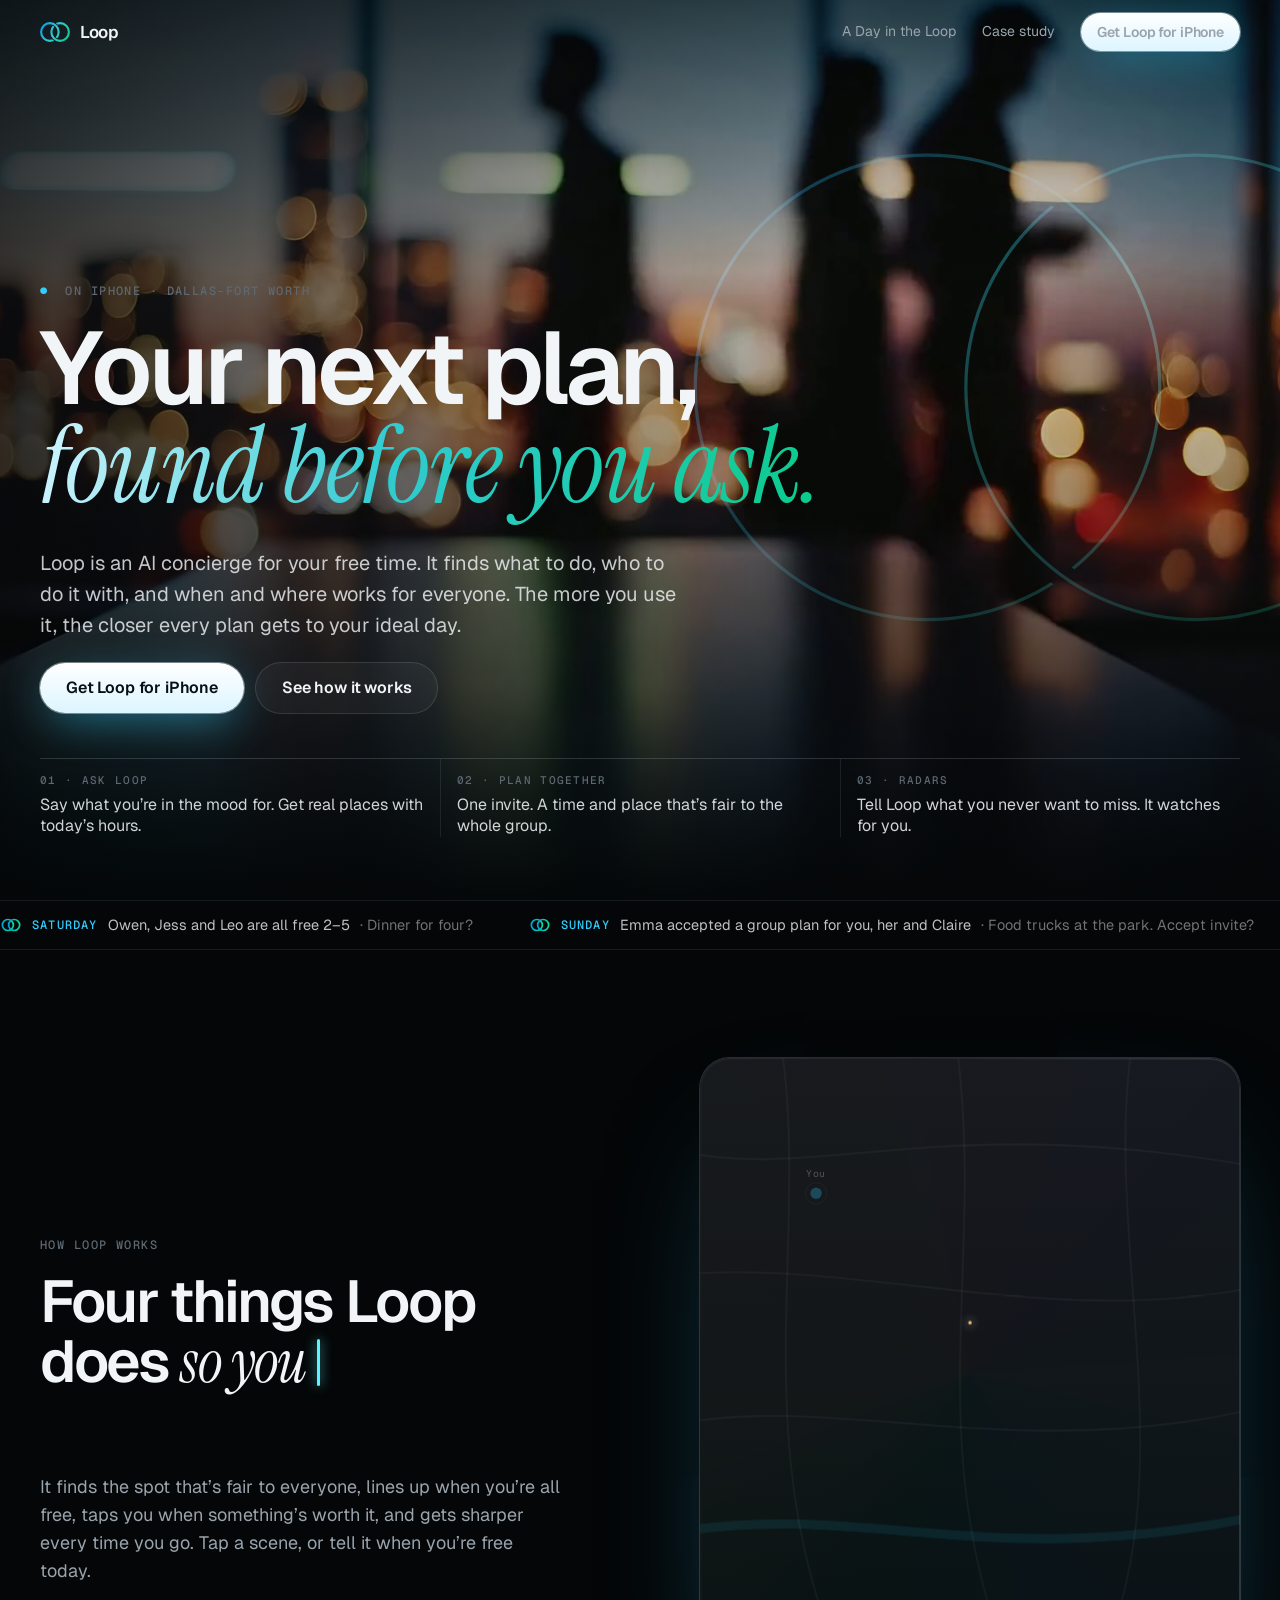
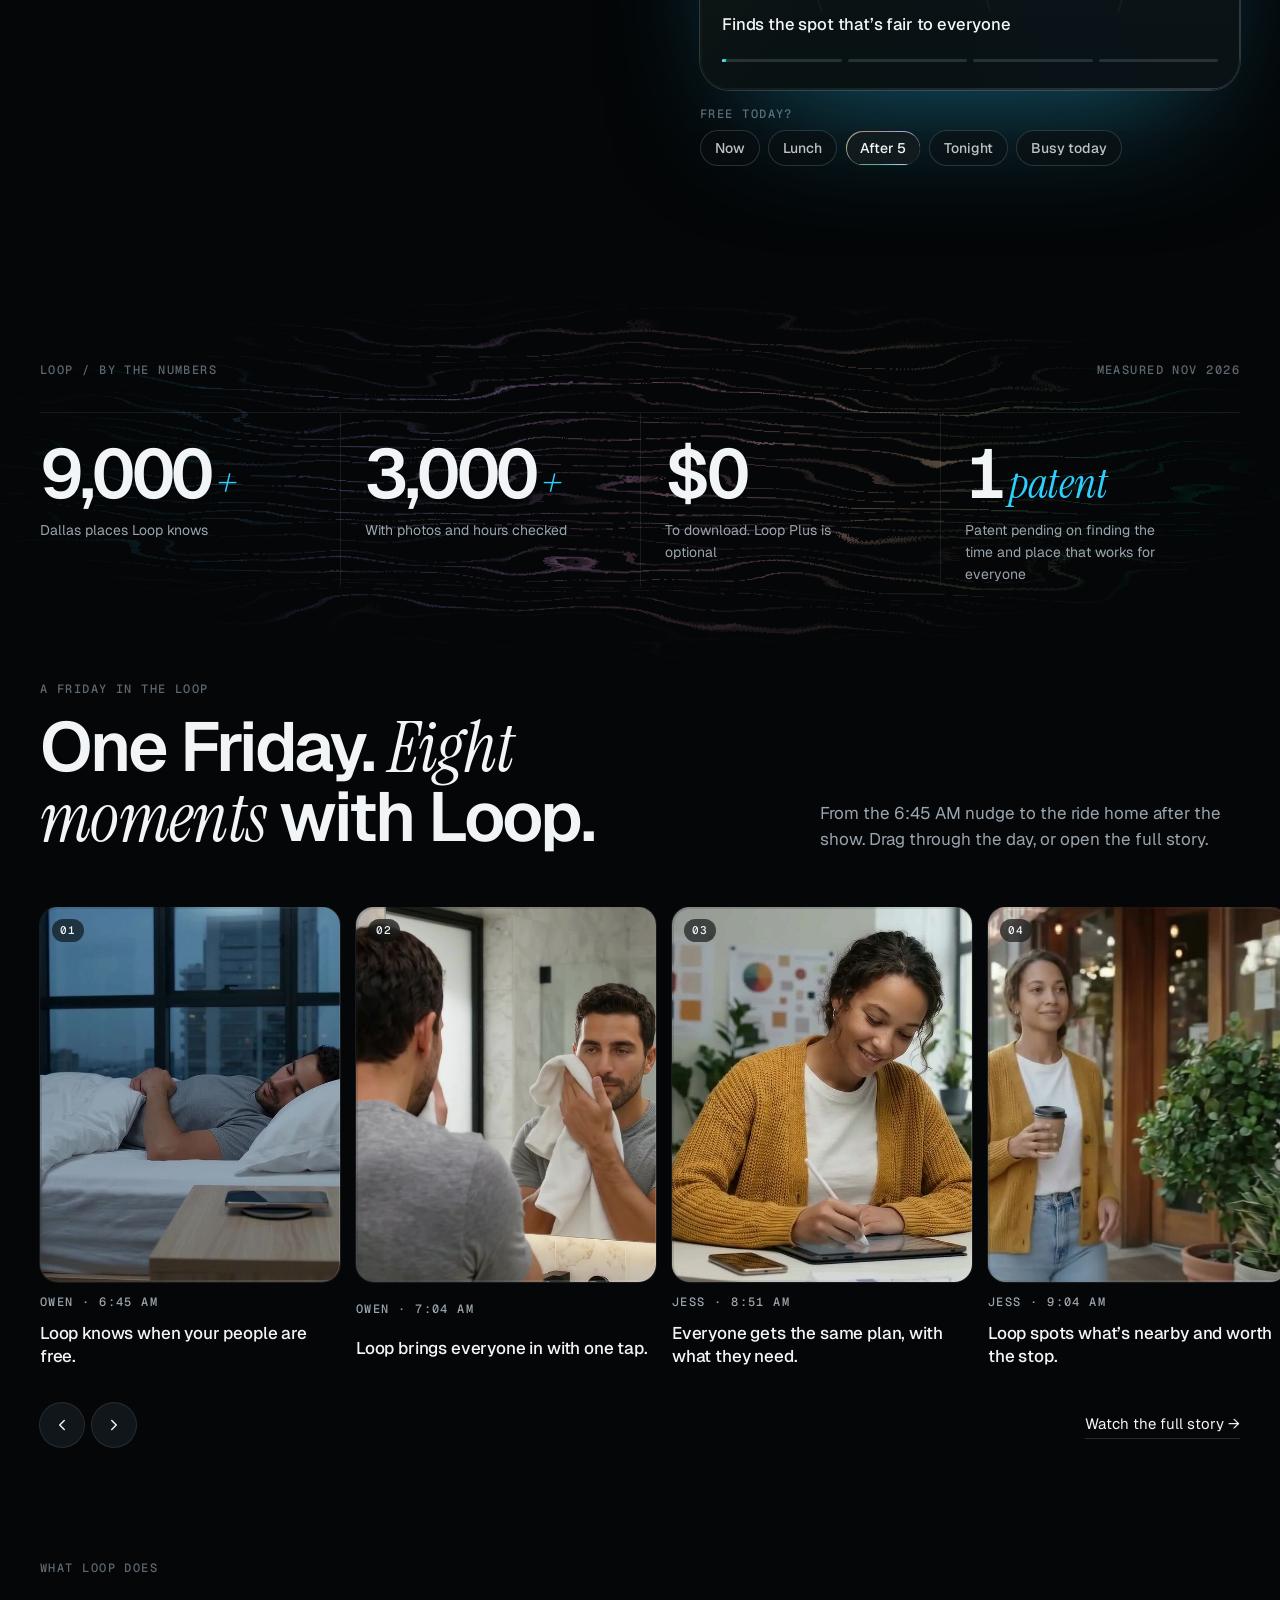
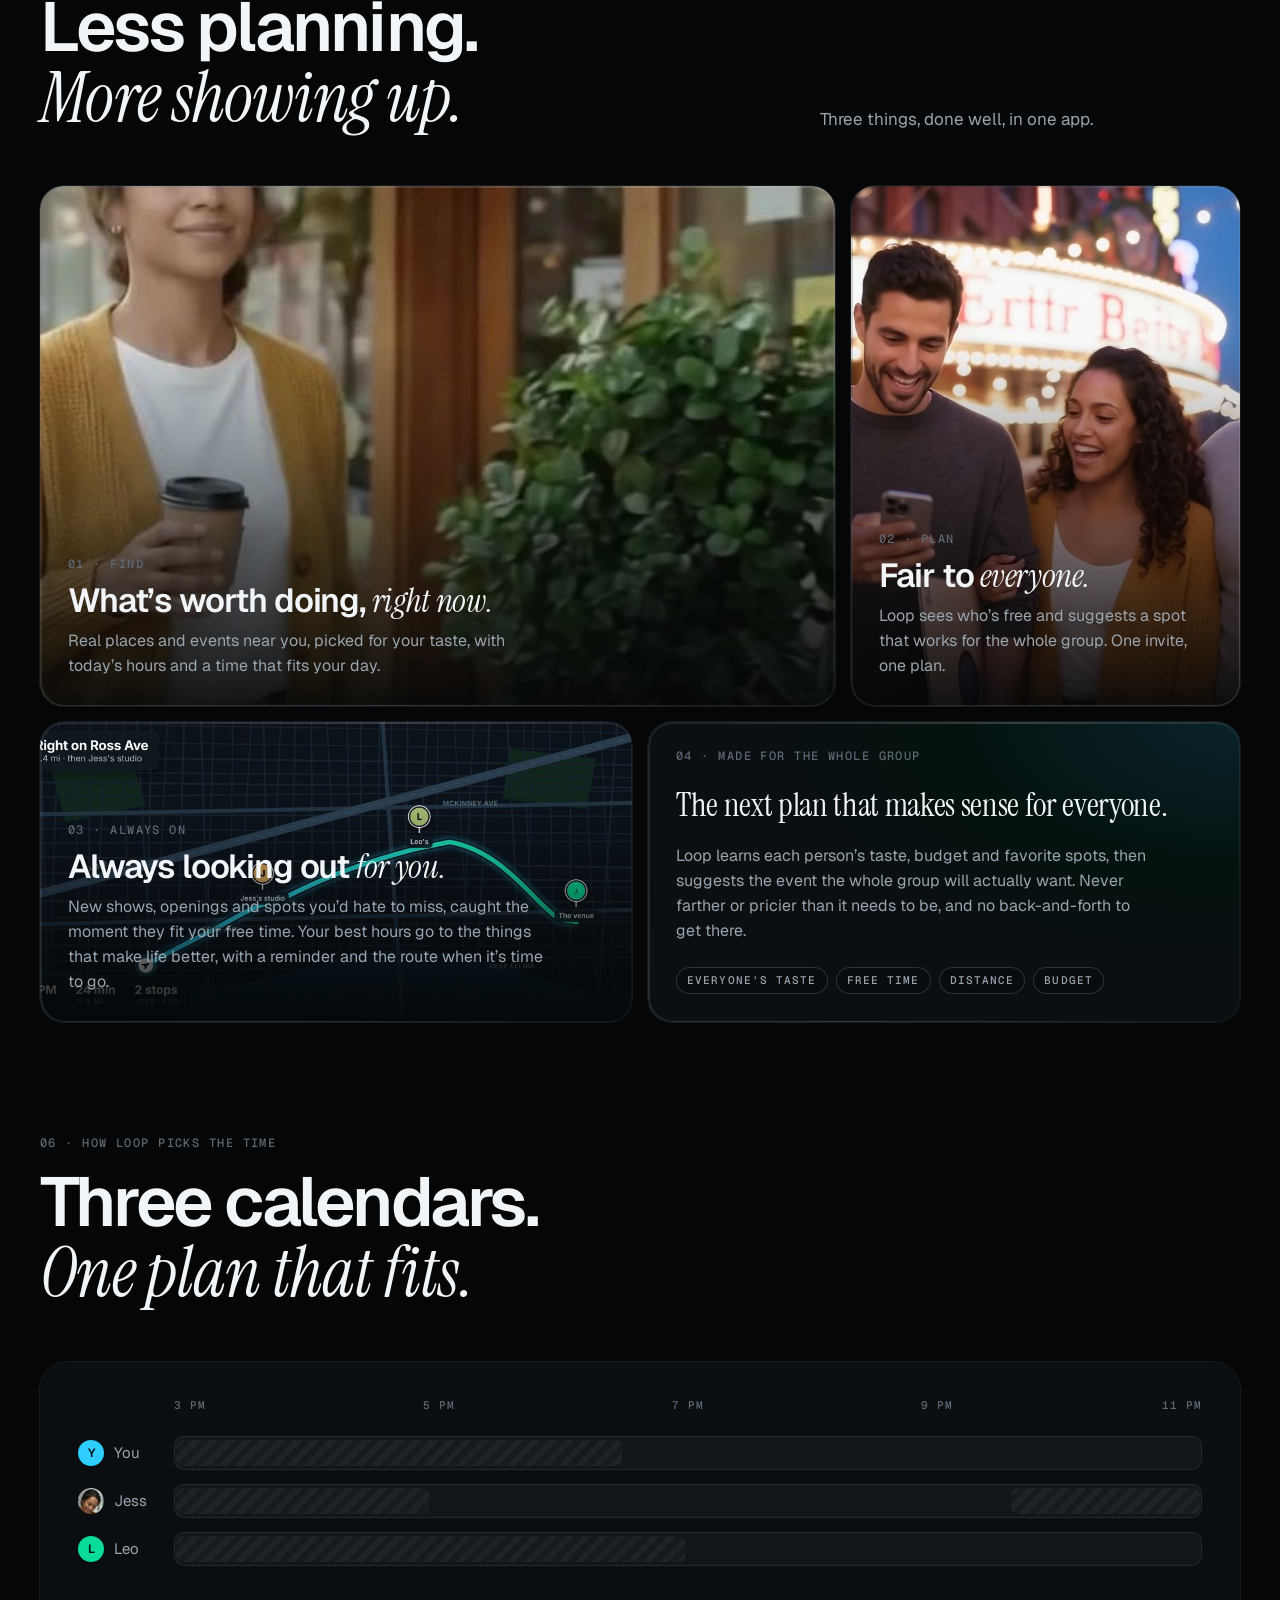
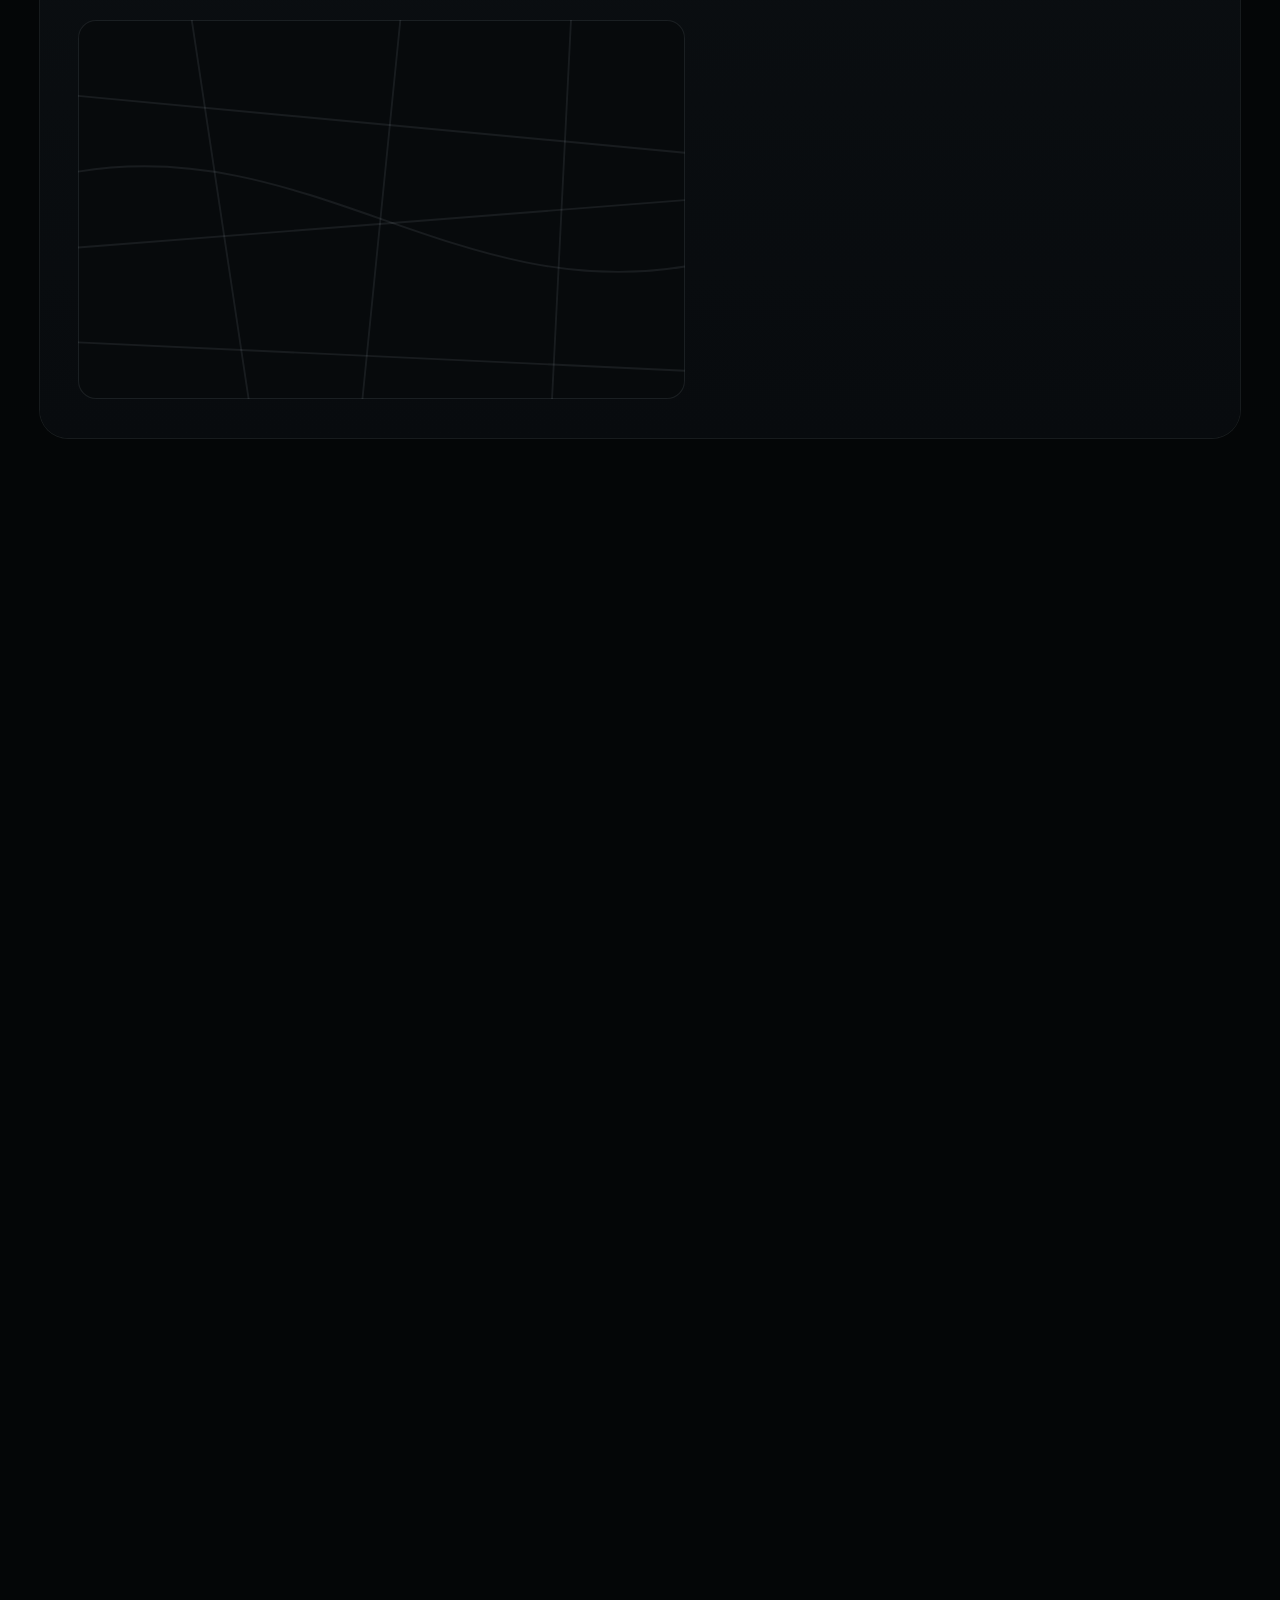
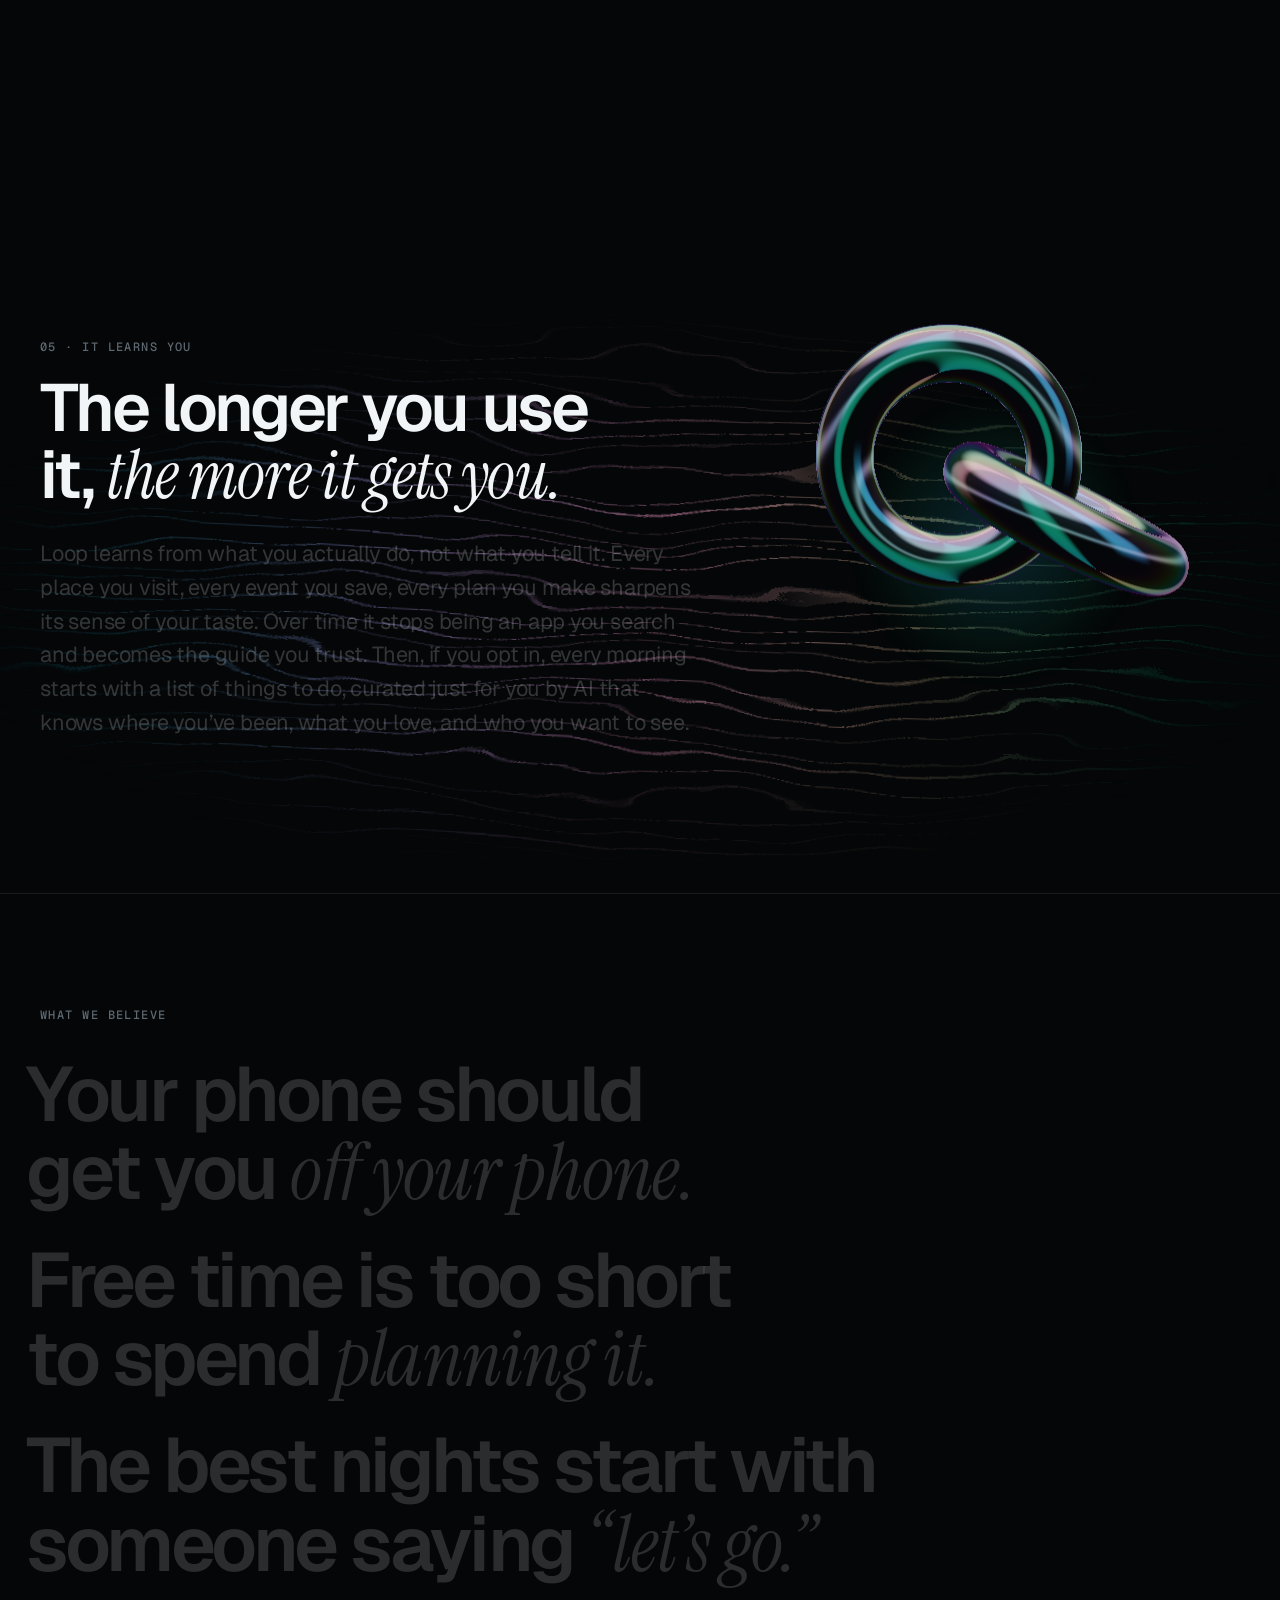
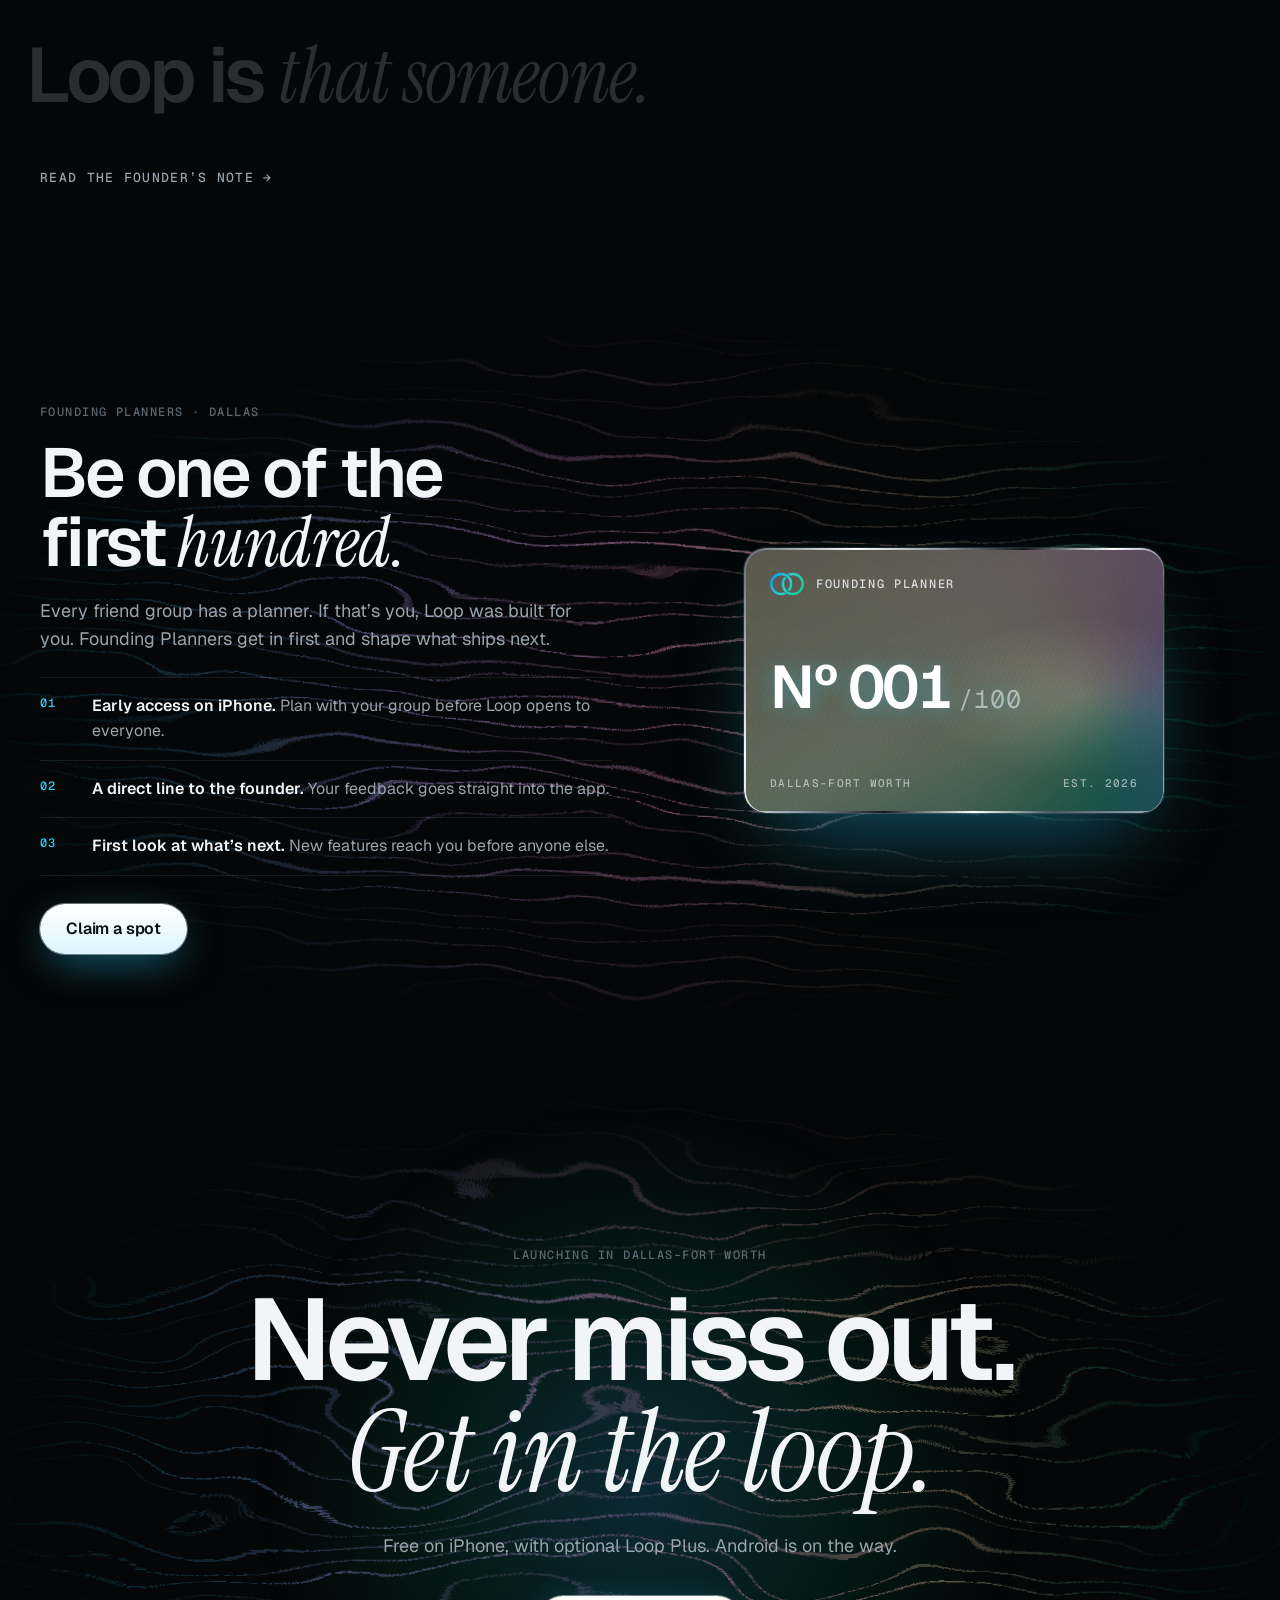
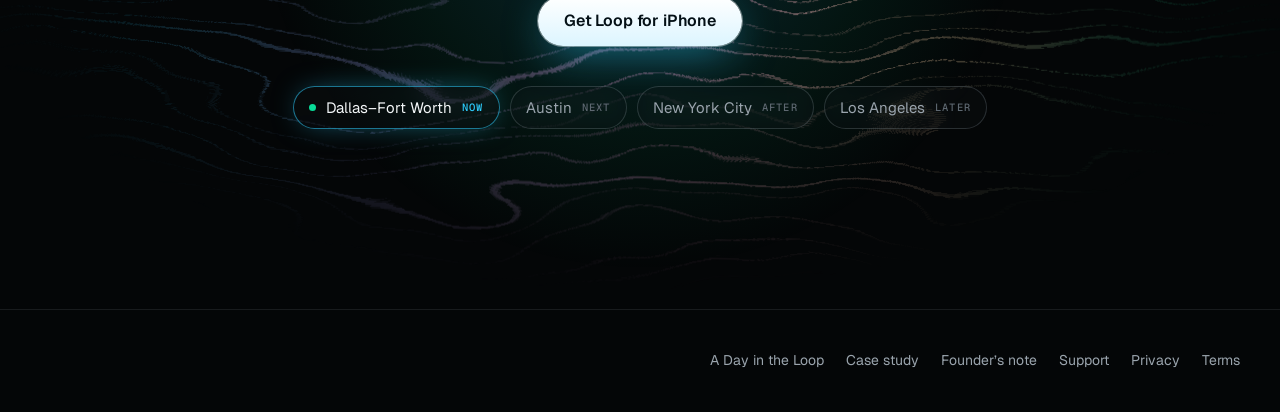
==== commit 643a594f: "Hero: plans get closer to your ideal day the more you use Loop (subtitle + share descriptions)" ====
--- a/index.html
+++ b/index.html
@@ -4,11 +4,11 @@
 <meta charset="UTF-8">
 <meta name="viewport" content="width=device-width, initial-scale=1.0, viewport-fit=cover">
 <title>Loop – Your Personal AI Assistant</title>
-  <meta name="description" content="The AI assistant that finds your best plans before you ask. Loop learns where you go and when your friends are free, then suggests what to do and who with, at a time that works for everyone.">
+  <meta name="description" content="The AI assistant that finds your best plans before you ask. Loop learns where you go and when your friends are free, then suggests what to do and who with, at a time that works for everyone. The more you use it, the closer every plan gets to your ideal day.">
   <meta name="theme-color" content="#000000">
   <meta name="color-scheme" content="dark">
   <meta property="og:title" content="Loop – Your personal AI assistant">
-  <meta property="og:description" content="The AI assistant that finds your best plans before you ask. Loop learns where you go and when your friends are free, then suggests what to do and who with, at a time that works for everyone.">
+  <meta property="og:description" content="The AI assistant that finds your best plans before you ask. Loop learns where you go and when your friends are free, then suggests what to do and who with, at a time that works for everyone. The more you use it, the closer every plan gets to your ideal day.">
   <meta property="og:type" content="website">
   <meta property="og:url" content="https://loopaiapp.com/">
   <link rel="icon" type="image/svg+xml" href="/assets/loop-logo.svg?v=9">
@@ -20,7 +20,7 @@
   <meta property="og:image:alt" content="Loop, your personal AI assistant.">
   <meta name="twitter:card" content="summary_large_image">
   <meta name="twitter:title" content="Loop – Your personal AI assistant">
-  <meta name="twitter:description" content="The AI assistant that finds your best plans before you ask. Loop learns where you go and when your friends are free, then suggests what to do and who with, at a time that works for everyone.">
+  <meta name="twitter:description" content="The AI assistant that finds your best plans before you ask. Loop learns where you go and when your friends are free, then suggests what to do and who with, at a time that works for everyone. The more you use it, the closer every plan gets to your ideal day.">
   <meta name="twitter:image" content="https://loopaiapp.com/assets/og-loop.png?v=3">
 <link rel="preconnect" href="https://fonts.googleapis.com">
 <link rel="preconnect" href="https://fonts.gstatic.com" crossorigin>
@@ -730,7 +730,7 @@
       <div class="hero-copy">
         <span class="label prism-in"><b>&#9679;</b>&nbsp; On iPhone · Dallas&ndash;Fort Worth</span>
         <h1 id="hero-title" class="prism-in">Your next plan, <em class="s">found before you ask.</em></h1>
-        <p class="hero-sub">Loop is an AI concierge for your free time. It finds what to do, who to do it with, and when and where works for everyone.</p>
+        <p class="hero-sub">Loop is an AI concierge for your free time. It finds what to do, who to do it with, and when and where works for everyone. The more you use it, the closer every plan gets to your ideal day.</p>
         <div class="hero-ctas">
           <a class="btn fx" href="https://testflight.apple.com/join/nhfZxpSc">Get Loop for iPhone</a>
           <a class="btn btn-ghost fx" href="#how">See how it works</a>
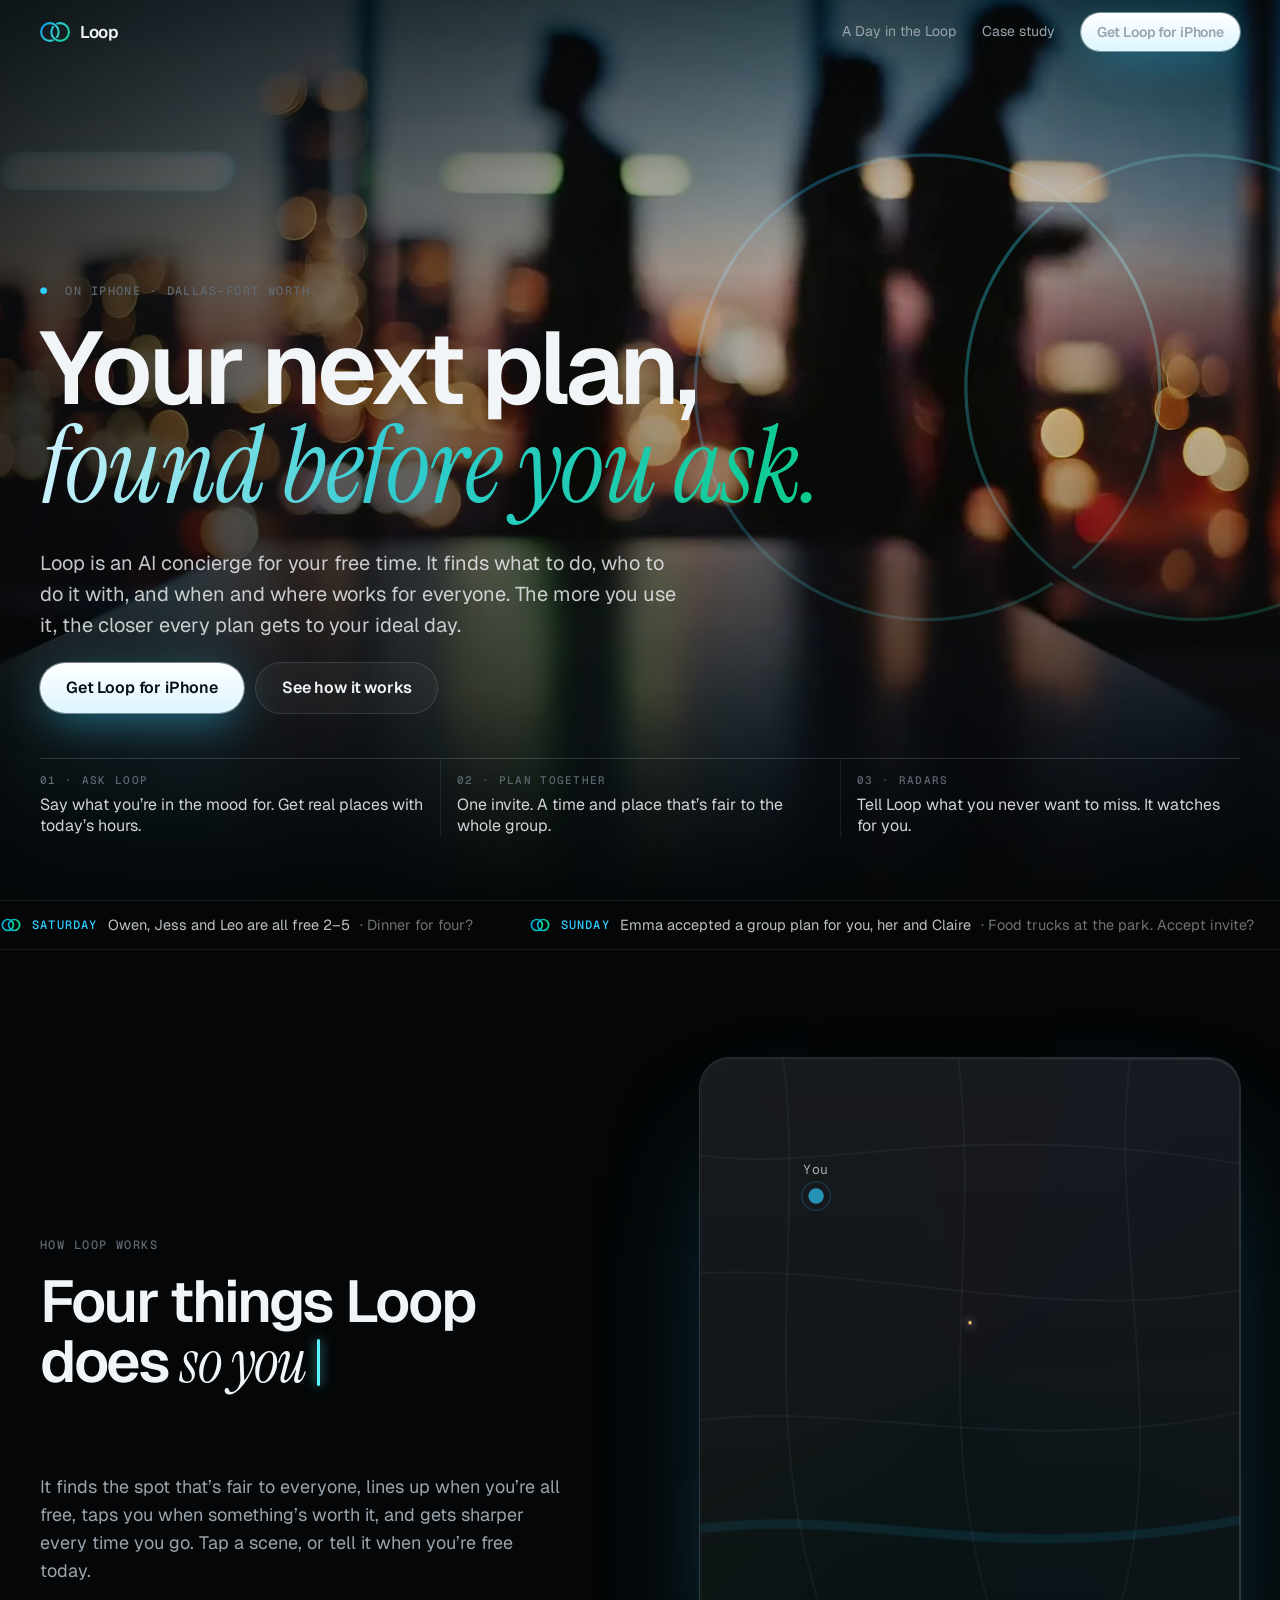
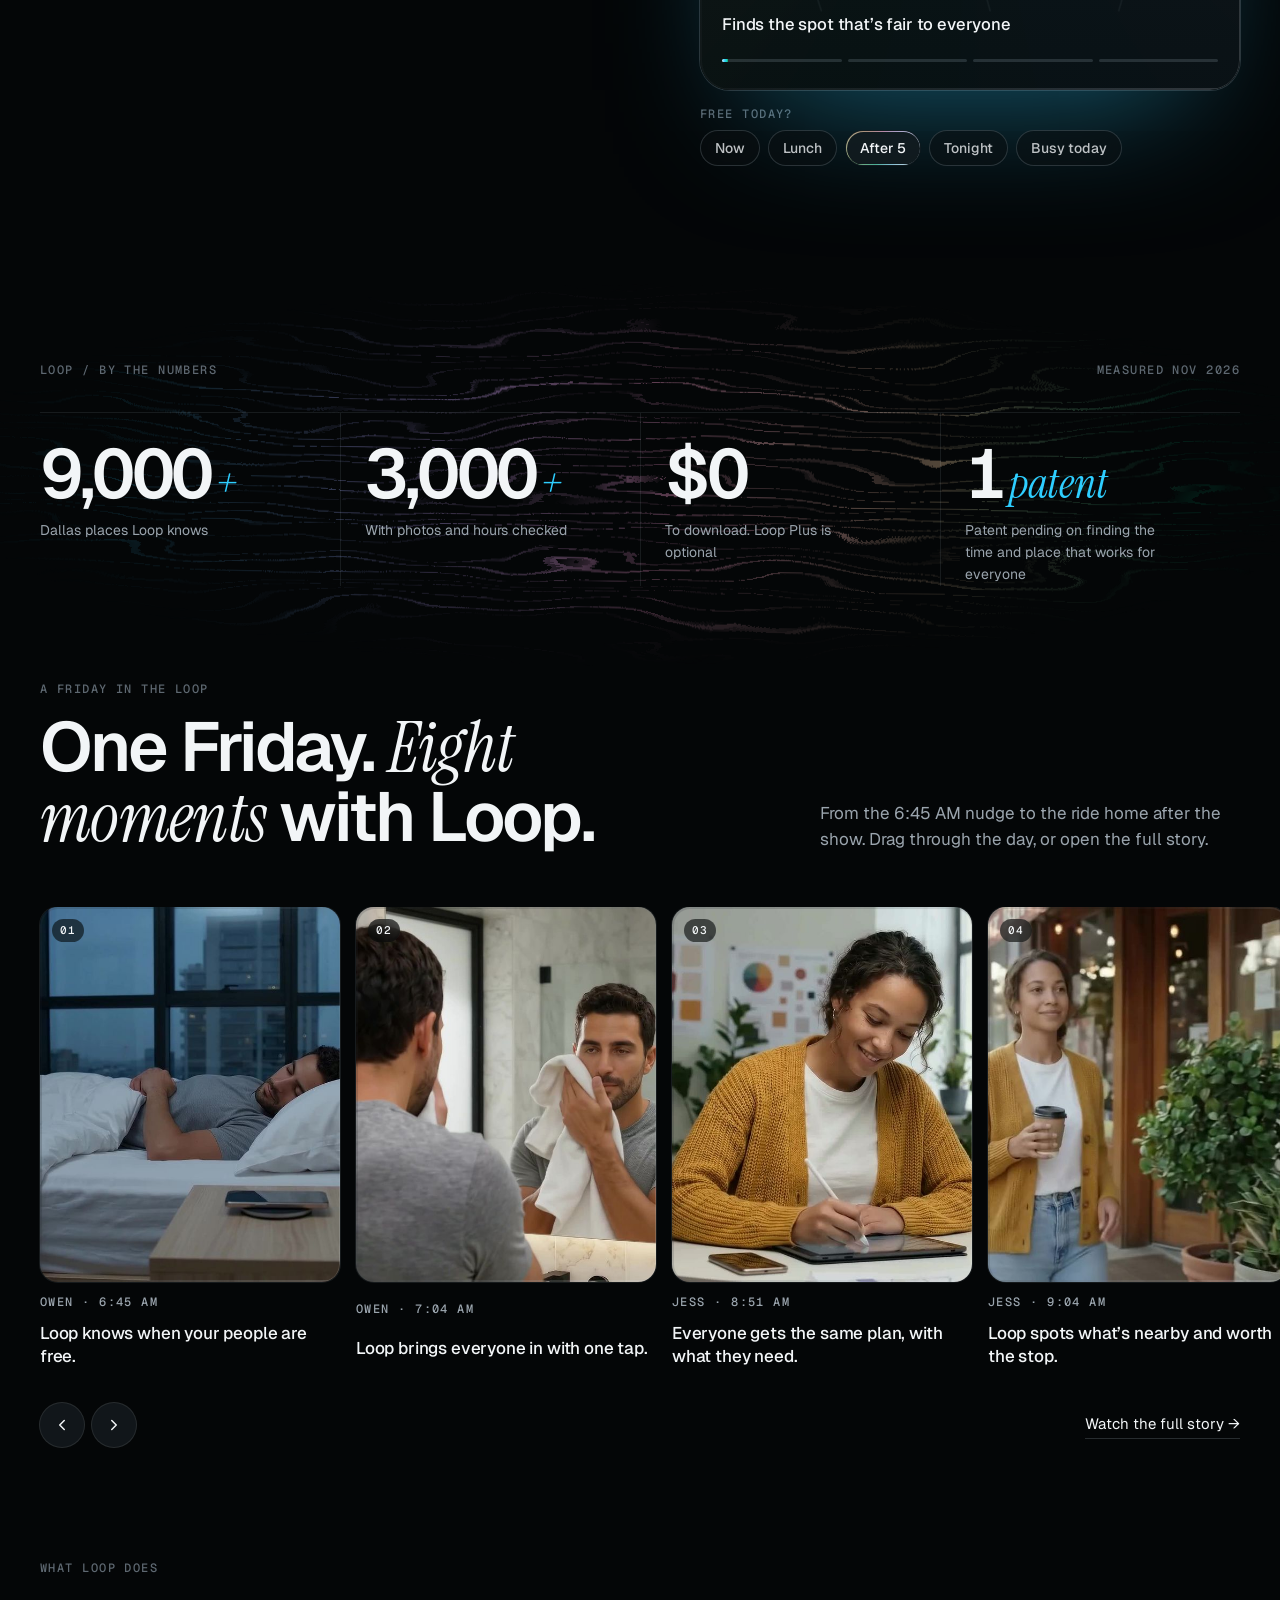
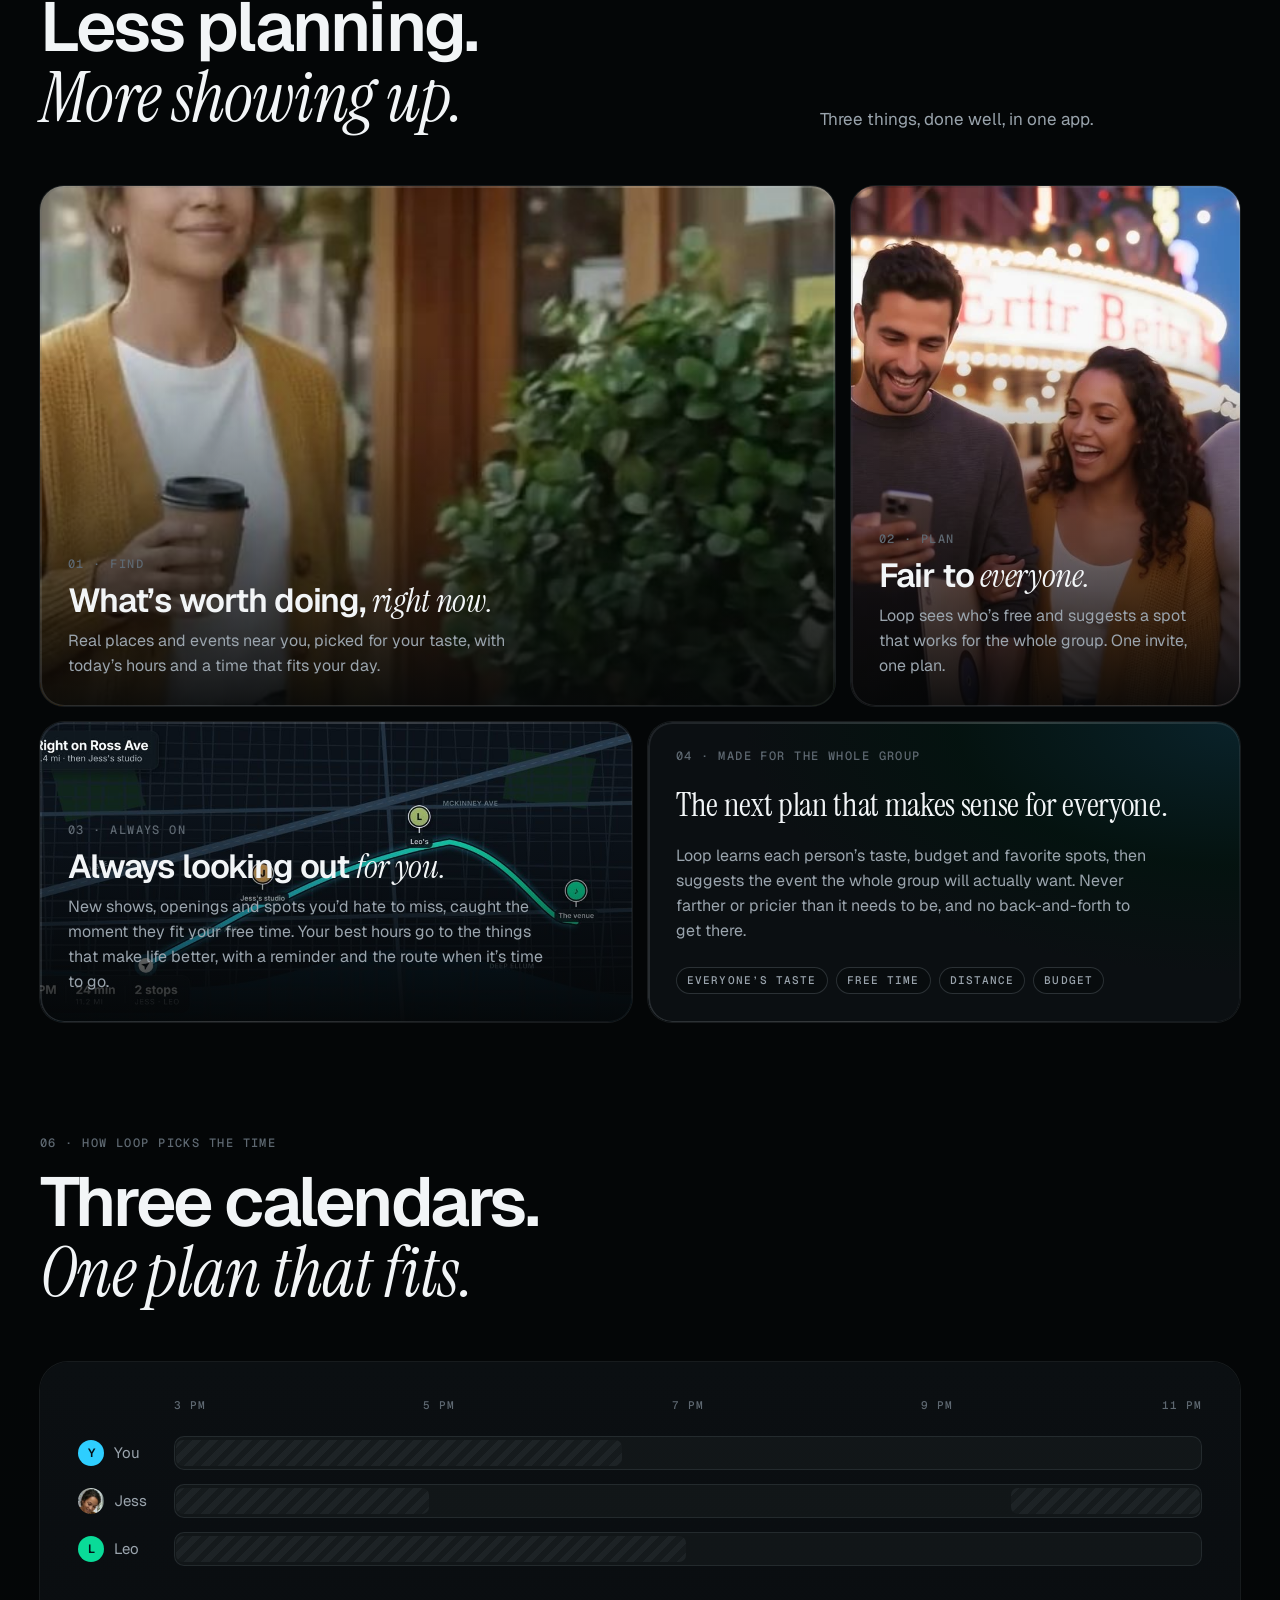
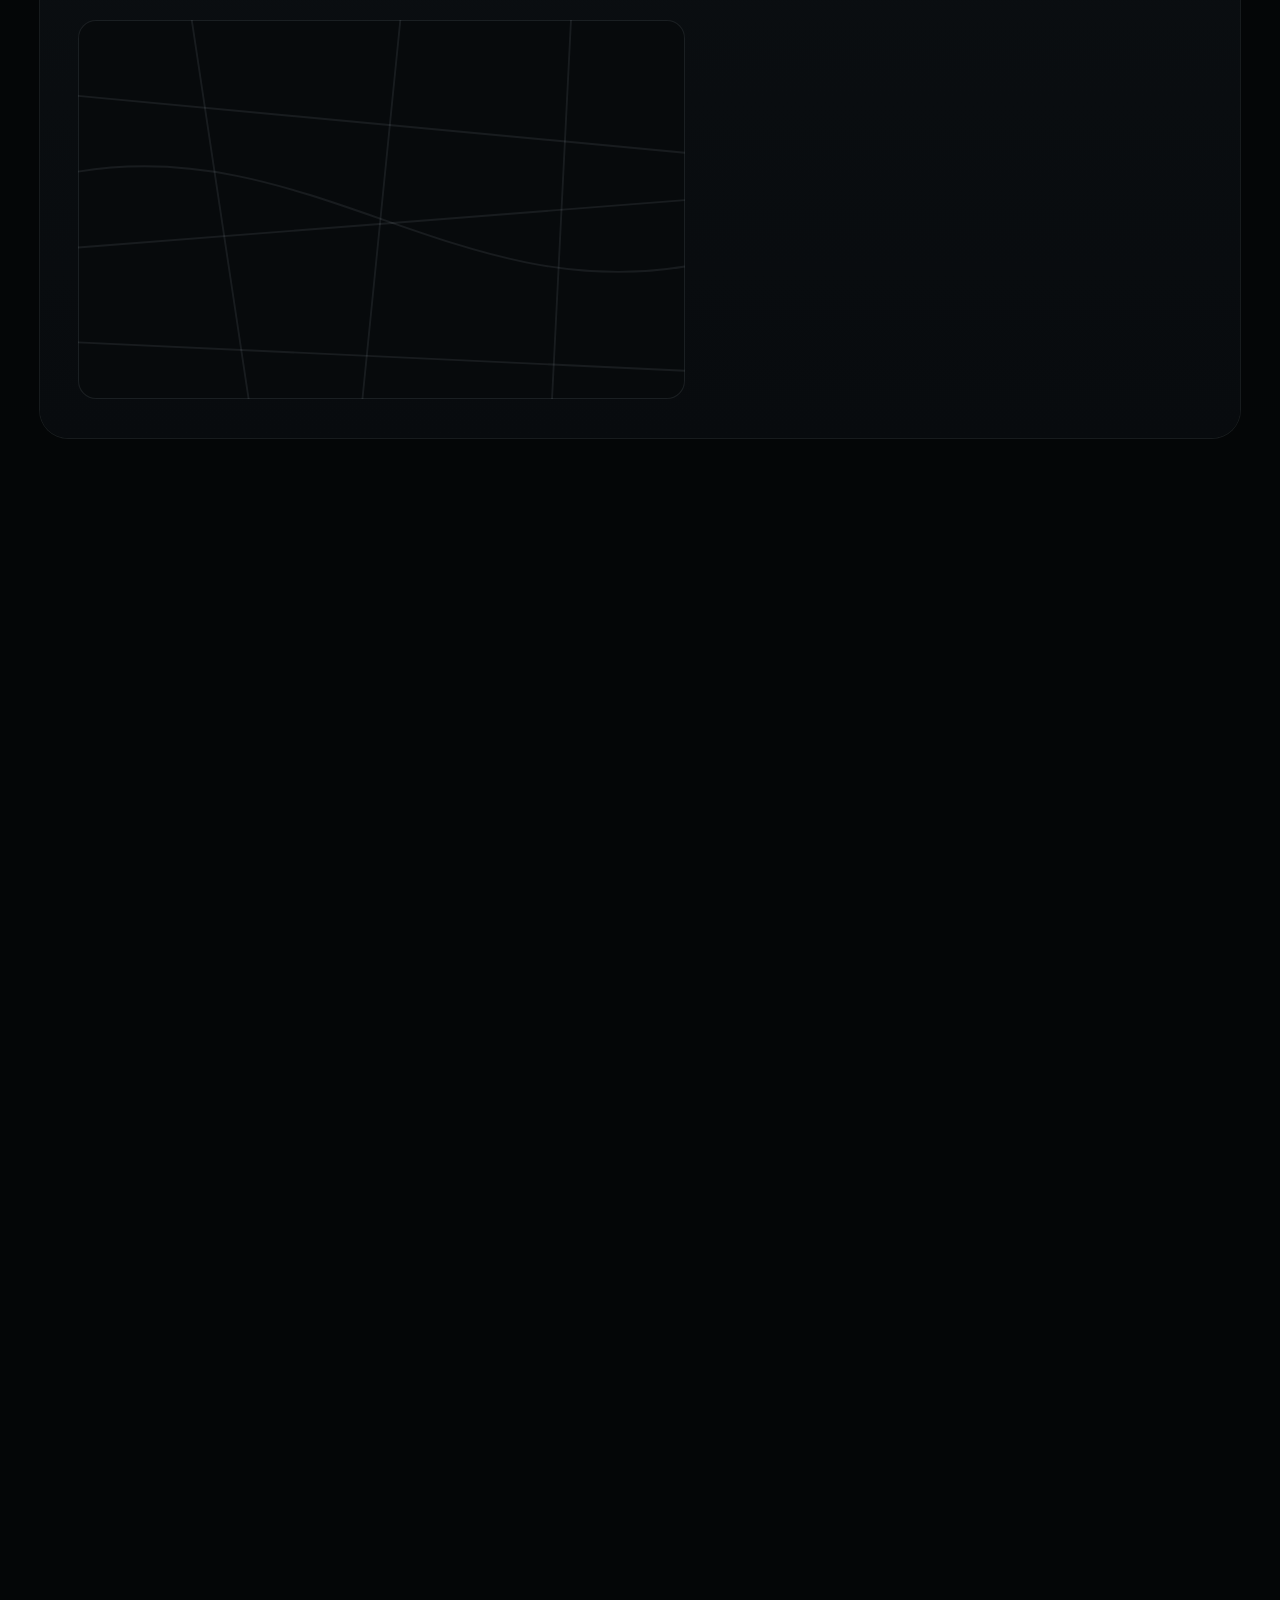
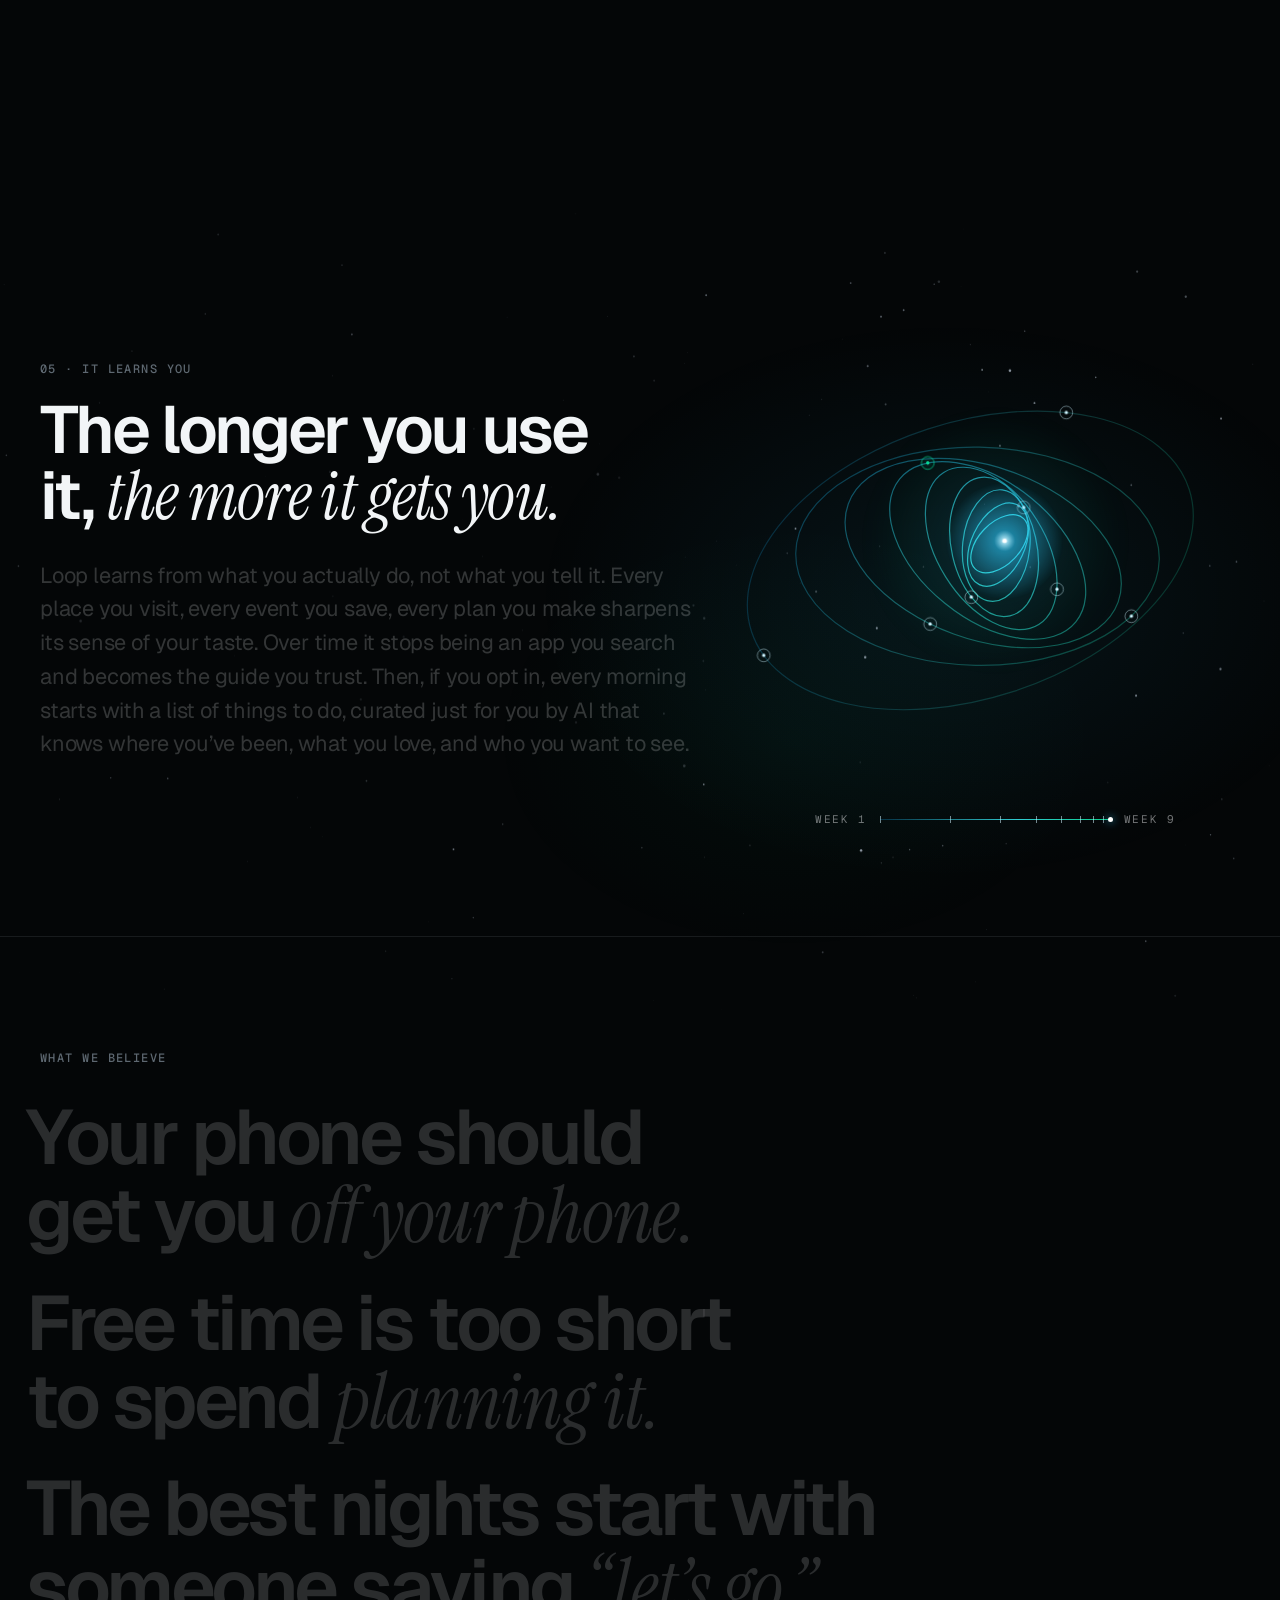
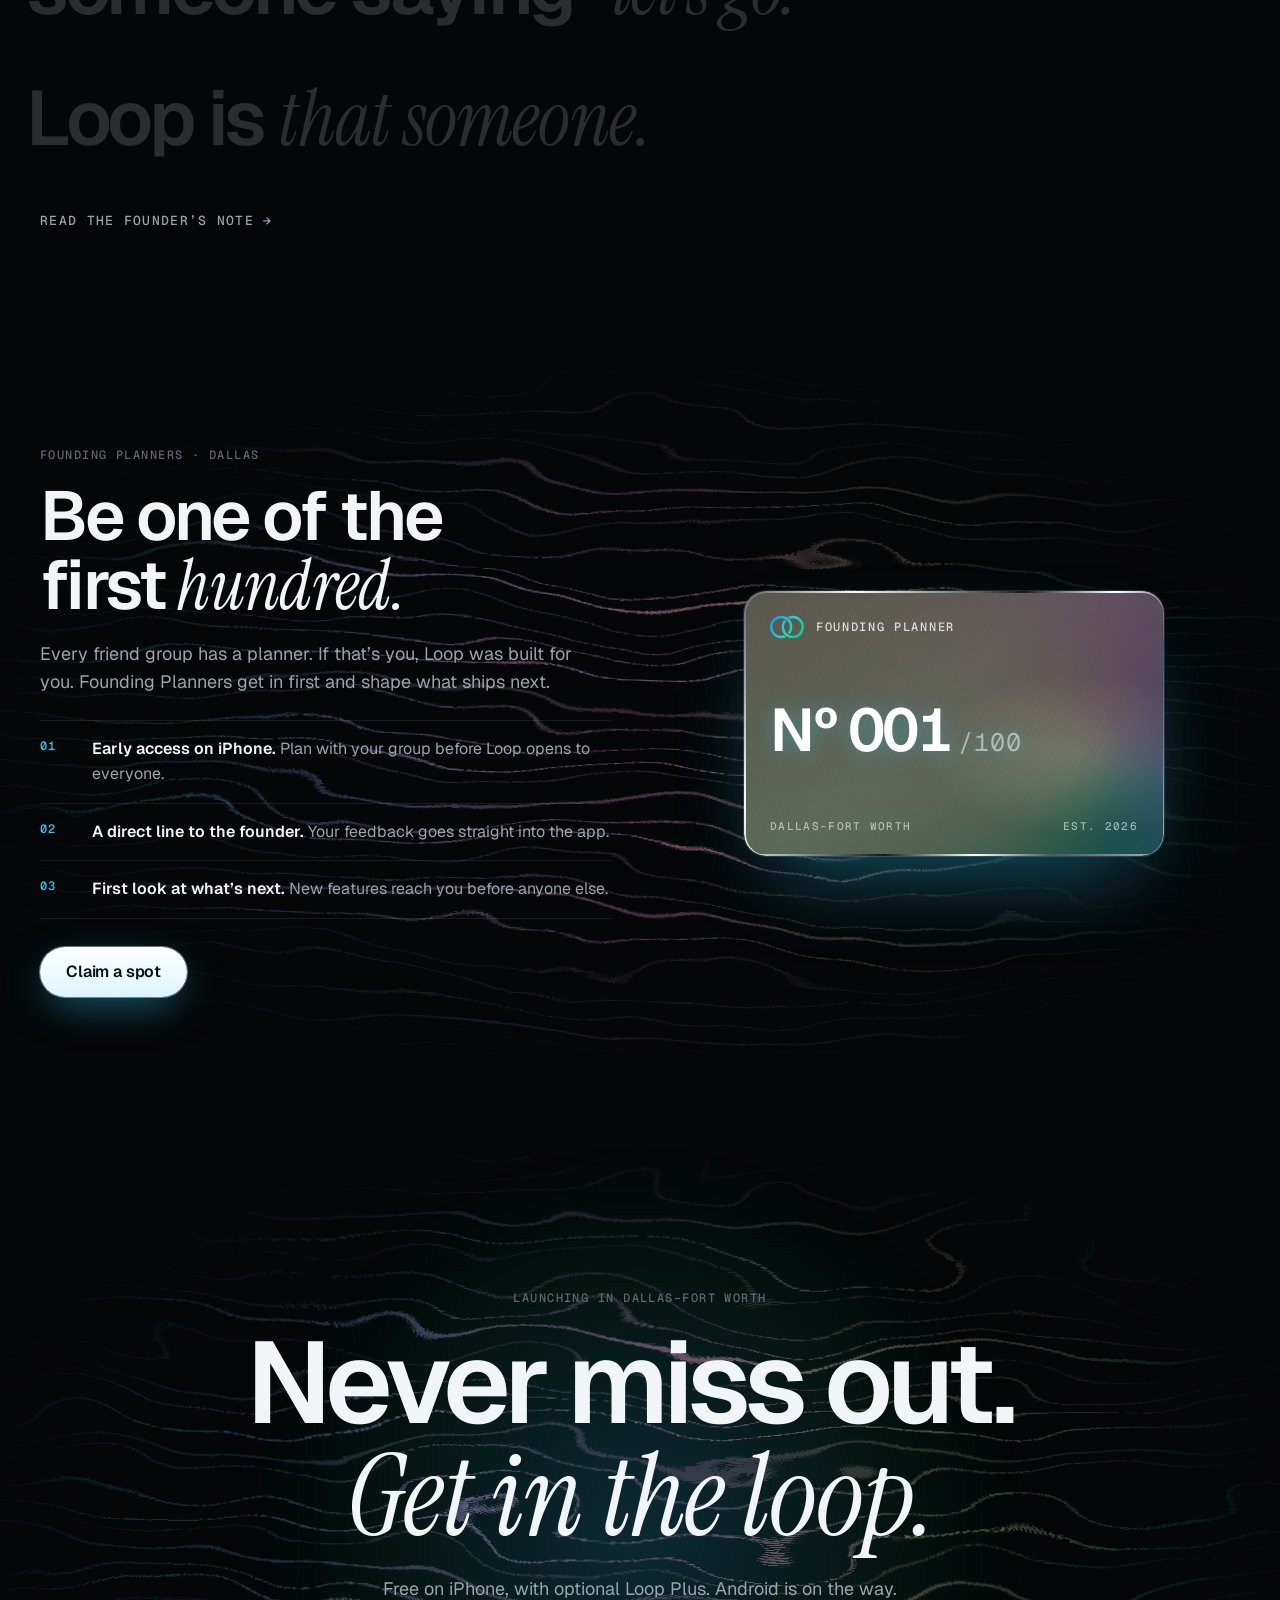
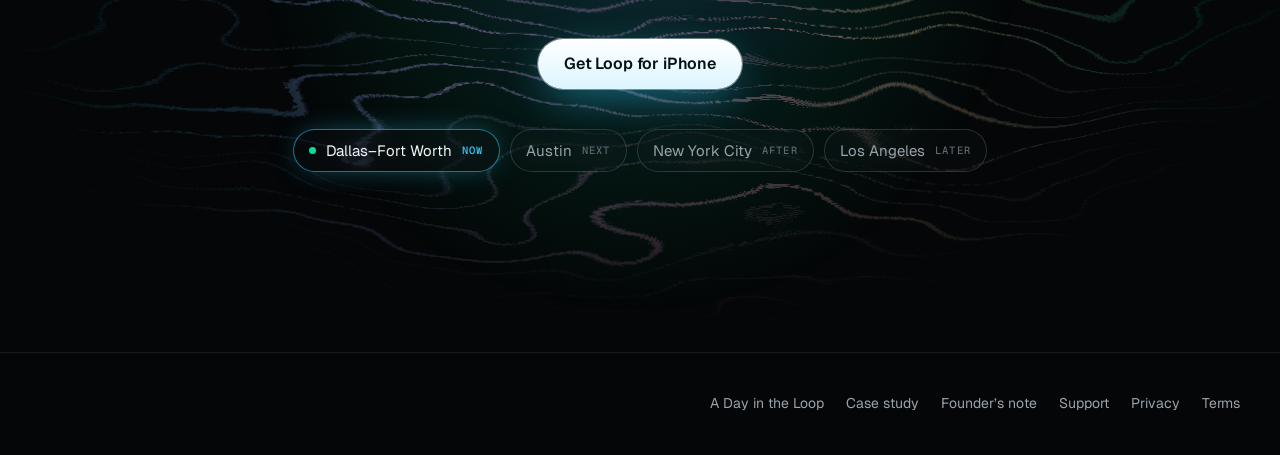
==== commit a9658883: "Section 05 'It learns you': deep-space star field settling onto the nine-loop figure with place dots" ====
--- a/index.html
+++ b/index.html
@@ -319,7 +319,7 @@
   .scene-img img, .cell, .btn { transition: none; }
 }
 
-/* ---------- It learns you: copy left, 3D chrome Loop mark right ---------- */
+/* ---------- It learns you: copy left, loops figure right ---------- */
 .learns-grid { display: grid; grid-template-columns: minmax(0, 1.15fr) minmax(0, 0.85fr); gap: 48px; align-items: center; }
 .learns-copy { display: grid; gap: 22px; min-width: 0; }
 .learns-copy h2 { margin: 0; font-weight: 600; font-size: clamp(36px, 5.2vw, 68px); line-height: 1; letter-spacing: -0.04em; text-wrap: balance; }
@@ -327,12 +327,8 @@
 .manifesto .w { color: rgba(242, 245, 247, 0.2); transition: color 0.3s linear; }
 .manifesto .w.lit { color: rgba(242, 245, 247, 0.92); }
 .manifesto .w.hi { background: linear-gradient(100deg, #CFF4FF, var(--cyan) 50%, var(--green)); -webkit-background-clip: text; background-clip: text; -webkit-text-fill-color: transparent; }
-.chrome-stage { position: relative; aspect-ratio: 1; width: 100%; max-width: 560px; justify-self: center; }
-.chrome-stage::before { content: ""; position: absolute; inset: 12%; border-radius: 50%; background: radial-gradient(closest-side, rgba(46,206,255,0.16), rgba(9,219,152,0.06) 55%, rgba(4,6,7,0) 75%); filter: blur(10px); }
-.chrome-stage canvas { position: relative; width: 100%; height: 100%; display: block; }
 @media (max-width: 860px) {
   .learns-grid { grid-template-columns: minmax(0, 1fr); }
-  .chrome-stage { order: -1; max-width: 340px; }
 }
 
 /* ---------- Prism reveal (after a16z speedrun) ----------
@@ -697,6 +693,50 @@
 @media (max-width: 620px) { .hero-index { grid-template-columns: 1fr; } .hero-index div + div { padding-left: 0; border-left: 0; border-top: 1px solid var(--line); margin-top: 14px; } }
 /* Reduced motion: poster frame only (the script never starts the loop), rings drawn and still */
 @media (prefers-reduced-motion: reduce) { .hero-rings circle { animation: none; stroke-dashoffset: 0; } }
+/* ---------- Section 05 figure: nine loops tightening toward one bright point,
+   each loop a little closer to the ideal day. Draws once when the section scrolls in, then turns slowly. ---------- */
+.orbit-stage { position: relative; width: 100%; max-width: 440px; aspect-ratio: 1; justify-self: center; }
+.orbit-stage::before { content: ""; position: absolute; inset: 18%; border-radius: 50%; background: radial-gradient(closest-side, rgba(46,206,255,0.12), rgba(9,219,152,0.04) 60%, rgba(4,6,7,0) 80%); filter: blur(12px); }
+.learn-orbit { position: relative; display: block; width: 100%; height: 100%; overflow: visible; }
+.learns .ob-spin { transform-box: view-box; transform-origin: 52% 50%; animation: ob-turn 180s linear infinite; }
+@keyframes ob-turn { to { transform: rotate(360deg); } }
+.learns .ob-loop { fill: none; stroke: url(#ob-g); stroke-width: 1.2; vector-effect: non-scaling-stroke; opacity: var(--o); stroke-dasharray: 1; stroke-dashoffset: 1; animation: ob-draw 3s cubic-bezier(.45,0,.2,1) calc(.3s + var(--k) * .32s) forwards; }
+@keyframes ob-draw { to { stroke-dashoffset: 0; } }
+.learns .ob-core { fill: #CFF4FF; opacity: 0; animation: ob-in .9s ease calc(1.6s + var(--k) * .32s) forwards; }
+.learns .ob-halo { fill: none; stroke: rgba(207,244,255,.45); stroke-width: 1; vector-effect: non-scaling-stroke; opacity: 0; transform-box: fill-box; transform-origin: center; animation: ob-in .9s ease calc(1.6s + var(--k) * .32s) forwards, ob-breathe 6s ease-in-out calc(2.5s + var(--k) * .5s) infinite; }
+.learns .ob-found .ob-core { fill: #09DB98; filter: drop-shadow(0 0 6px rgba(9,219,152,.9)); }
+.learns .ob-found .ob-halo { stroke: rgba(9,219,152,.7); }
+.learns .ob-sun { opacity: 0; transform-box: fill-box; transform-origin: center; animation: ob-in 2s ease 3s forwards, ob-sun 7s ease-in-out 5s infinite; }
+.learns .ob-point { fill: #fff; opacity: 0; filter: drop-shadow(0 0 10px rgba(46,206,255,.95)); animation: ob-in 1.2s ease 3s forwards; }
+@keyframes ob-in { to { opacity: 1; } }
+@keyframes ob-breathe { 0%, 100% { transform: scale(.7); opacity: .25; } 50% { transform: scale(1.25); opacity: .85; } }
+@keyframes ob-sun { 0%, 100% { transform: scale(.9); } 50% { transform: scale(1.12); } }
+.learn-orbit:not(.in) * { animation-play-state: paused !important; }
+@media (max-width: 860px) { .orbit-stage { order: -1; max-width: 300px; } }
+@media (prefers-reduced-motion: reduce) {
+  .learns .ob-spin { animation: none; }
+  .learns .ob-loop { animation: none; stroke-dashoffset: 0; }
+  .learns .ob-core, .learns .ob-sun, .learns .ob-point { animation: none; opacity: 1; }
+  .learns .ob-halo { animation: none; opacity: .5; }
+}
+
+/* ---------- Section 05 variants: shared ---------- */
+#learns { position: relative; isolation: isolate; overflow-x: clip; scroll-margin-top: 130px; }
+.learn-fig { display: grid; gap: 26px; justify-items: center; min-width: 0; }
+.learns .orbit-stage { max-width: 520px; }
+.learns .ob-spin { animation: none; }
+.learn-cap { display: flex; align-items: center; gap: 14px; width: min(100%, 360px); font-family: var(--mono, "Geist Mono", ui-monospace, monospace); font-size: 11px; letter-spacing: .14em; text-transform: uppercase; color: rgba(242,245,247,.46); white-space: nowrap; }
+.learn-cap i { position: relative; flex: 1; height: 1px; background: linear-gradient(90deg, rgba(10,156,235,.25), #30CBD0 60%, #0BCB8C); }
+.learn-cap b { position: absolute; top: -3px; width: 1px; height: 7px; background: rgba(207,244,255,.55); }
+.learn-cap b:last-child { width: 5px; height: 5px; top: -2px; margin-left: -2px; border-radius: 50%; background: #fff; box-shadow: 0 0 8px rgba(46,206,255,.9); }
+@media (max-width: 860px) { .learn-fig { order: -1; } .learns .orbit-stage { max-width: 320px; } .learn-cap { width: min(100%, 280px); font-size: 10px; } }
+
+/* v1 deep space: a sparse star field; some stars settle onto the loops and orbit */
+.learn-sky { position: absolute; left: 0; top: -90px; width: 100%; height: calc(100% + 180px); z-index: -1; pointer-events: none;
+  -webkit-mask-image: linear-gradient(to bottom, transparent, #000 16%, #000 84%, transparent); mask-image: linear-gradient(to bottom, transparent, #000 16%, #000 84%, transparent); }
+.learn-haze { position: absolute; inset: -10% 0; z-index: -2; pointer-events: none;
+  background: radial-gradient(46% 52% at 74% 48%, rgba(46,206,255,.075), rgba(4,6,7,0) 70%), radial-gradient(34% 40% at 62% 66%, rgba(9,219,152,.04), rgba(4,6,7,0) 70%); }
+@media (max-width: 860px) { .learn-haze { background: radial-gradient(90% 34% at 50% 22%, rgba(46,206,255,.08), rgba(4,6,7,0) 70%); } }
 </style>
 </head>
 <body>
@@ -1039,14 +1079,15 @@
     </div>
   </section>
 
-  <section class="sec learns has-field" aria-labelledby="learns-title" style="padding-top: 0" data-field="3">
+  <section class="sec learns" id="learns" aria-labelledby="learns-title" style="padding-top: 0">
+    <div class="learn-haze" aria-hidden="true"></div><canvas class="learn-sky" id="learn-sky" aria-hidden="true"></canvas>
     <div class="wrap learns-grid">
       <div class="learns-copy">
         <span class="label prism-in">05 · It learns you</span>
         <h2 id="learns-title" class="prism-in">The longer you use it, <em class="s tw">the more it gets you.</em></h2>
         <p class="manifesto" id="manifesto">Loop learns from what you actually do, not what you tell it. Every place you visit, every event you save, every plan you make sharpens its sense of your taste. Over time it stops being an app you search and becomes the guide you trust. Then, if you opt in, every morning starts with a list of things to do, curated just for you by AI that knows where you&rsquo;ve been, what you love, and who you want to see.</p>
       </div>
-      <div class="chrome-stage" aria-hidden="true"><canvas id="chrome-loop"></canvas></div>
+      <div class="learn-fig"><div class="orbit-stage" aria-hidden="true"><svg class="learn-orbit" viewBox="0 0 1000 1000" aria-hidden="true" focusable="false"><defs><linearGradient id="ob-g" gradientUnits="userSpaceOnUse" x1="80" y1="180" x2="920" y2="820"><stop offset="0" stop-color="#0A9CEB"/><stop offset=".5" stop-color="#30CBD0"/><stop offset="1" stop-color="#0BCB8C"/></linearGradient><radialGradient id="ob-core-g" cx="520" cy="500" r="120" gradientUnits="userSpaceOnUse"><stop offset="0" stop-color="#E9FBFF"/><stop offset=".18" stop-color="#2ECEFF" stop-opacity=".55"/><stop offset="1" stop-color="#2ECEFF" stop-opacity="0"/></radialGradient></defs><g class="ob-spin"><ellipse class="ob-loop" style="--k:0;--o:0.22" cx="450.0" cy="540.0" rx="470.0" ry="282.0" transform="rotate(-18 450.0 540.0)" pathLength="1"/><ellipse class="ob-loop" style="--k:1;--o:0.32" cx="464.7" cy="531.6" rx="371.3" ry="222.8" transform="rotate(1 464.7 531.6)" pathLength="1"/><ellipse class="ob-loop" style="--k:2;--o:0.42" cx="476.3" cy="525.0" rx="293.3" ry="176.0" transform="rotate(20 476.3 525.0)" pathLength="1"/><ellipse class="ob-loop" style="--k:3;--o:0.51" cx="485.5" cy="519.7" rx="231.7" ry="139.0" transform="rotate(39 485.5 519.7)" pathLength="1"/><ellipse class="ob-loop" style="--k:4;--o:0.61" cx="492.7" cy="515.6" rx="183.1" ry="109.8" transform="rotate(58 492.7 515.6)" pathLength="1"/><ellipse class="ob-loop" style="--k:5;--o:0.71" cx="498.5" cy="512.3" rx="144.6" ry="86.8" transform="rotate(77 498.5 512.3)" pathLength="1"/><ellipse class="ob-loop" style="--k:6;--o:0.80" cx="503.0" cy="509.7" rx="114.3" ry="68.6" transform="rotate(96 503.0 509.7)" pathLength="1"/><ellipse class="ob-loop" style="--k:7;--o:0.90" cx="506.6" cy="507.7" rx="90.3" ry="54.2" transform="rotate(115 506.6 507.7)" pathLength="1"/><ellipse class="ob-loop" style="--k:8;--o:1.00" cx="509.4" cy="506.1" rx="71.3" ry="42.8" transform="rotate(134 509.4 506.1)" pathLength="1"/><g class="ob-place" style="--k:0"><circle class="ob-halo" cx="28" cy="734" r="13"/><circle class="ob-core" cx="28" cy="734" r="3.4"/></g><g class="ob-place" style="--k:0"><circle class="ob-halo" cx="646" cy="238" r="13"/><circle class="ob-core" cx="646" cy="238" r="3.4"/></g><g class="ob-place" style="--k:1"><circle class="ob-halo" cx="779" cy="654" r="13"/><circle class="ob-core" cx="779" cy="654" r="3.4"/></g><g class="ob-place" style="--k:2"><circle class="ob-halo" cx="368" cy="670" r="13"/><circle class="ob-core" cx="368" cy="670" r="3.4"/></g><g class="ob-place ob-found" style="--k:3"><circle class="ob-halo" cx="363" cy="341" r="13"/><circle class="ob-core" cx="363" cy="341" r="3.4"/></g><g class="ob-place" style="--k:4"><circle class="ob-halo" cx="627" cy="599" r="13"/><circle class="ob-core" cx="627" cy="599" r="3.4"/></g><g class="ob-place" style="--k:5"><circle class="ob-halo" cx="452" cy="615" r="13"/><circle class="ob-core" cx="452" cy="615" r="3.4"/></g><g class="ob-place" style="--k:6"><circle class="ob-halo" cx="559" cy="432" r="13"/><circle class="ob-core" cx="559" cy="432" r="3.4"/></g></g><circle class="ob-sun" cx="520" cy="500" r="120" fill="url(#ob-core-g)"/><circle class="ob-point" cx="520" cy="500" r="4.5"/></svg></div><div class="learn-cap" aria-hidden="true"><span>Week 1</span><i><b style="left:0.0%"></b><b style="left:30.2%"></b><b style="left:51.9%"></b><b style="left:67.6%"></b><b style="left:78.8%"></b><b style="left:86.9%"></b><b style="left:92.8%"></b><b style="left:97.0%"></b><b style="left:100.0%"></b></i><span>Week 9</span></div></div>
     </div>
   </section>
 
@@ -1368,82 +1409,12 @@
   }
 
 
-  // 3D chrome Loop mark: two linked rings, raymarched in a fragment shader
+  // Section 05 loops figure: start drawing when it scrolls into view
   (function () {
-    var cv = document.getElementById('chrome-loop');
-    if (!cv) return;
-    var gl = cv.getContext('webgl', { premultipliedAlpha: true, alpha: true, antialias: false });
-    if (!gl) { cv.parentNode.style.display = 'none'; return; }
-    var vs = 'attribute vec2 p;void main(){gl_Position=vec4(p,0.,1.);}';
-    var fs = [
-      'precision highp float;',
-      'uniform vec2 uRes;uniform float uTime;uniform vec2 uRot;uniform vec2 uOff;',
-      'mat3 rx(float a){float c=cos(a),s=sin(a);return mat3(1.,0.,0.,0.,c,-s,0.,s,c);}',
-      'mat3 ry(float a){float c=cos(a),s=sin(a);return mat3(c,0.,s,0.,1.,0.,-s,0.,c);}',
-      'float tor(vec2 q,float r){return length(q)-r;}',
-      'float map(vec3 p){p=ry(uRot.y)*rx(uRot.x)*p;',
-      ' vec3 a=p-vec3(-0.62,0.,0.);vec3 b=p-vec3(0.62,0.,0.);',
-      ' float d1=tor(vec2(length(a.xy)-1.0,a.z),0.27);',
-      ' float d2=tor(vec2(length(b.xz)-1.0,b.y),0.27);',
-      ' return min(d1,d2);}',
-      'vec3 nrm(vec3 p){vec2 e=vec2(0.0015,0.);return normalize(vec3(map(p+e.xyy)-map(p-e.xyy),map(p+e.yxy)-map(p-e.yxy),map(p+e.yyx)-map(p-e.yyx)));}',
-      'vec3 env(vec3 d){float y=d.y;float a=atan(d.x,d.z);',
-      ' vec3 c=mix(vec3(0.015,0.02,0.025),vec3(0.09,0.11,0.13),smoothstep(-0.3,0.7,y));',
-      ' c+=vec3(1.)*smoothstep(0.55,0.8,y)*1.7;',
-      ' c+=vec3(0.75,0.88,1.)*exp(-pow((y-0.04)*12.,2.))*0.9;',
-      ' c+=vec3(0.18,0.81,1.)*smoothstep(0.93,1.,cos(a-1.1))*1.4*smoothstep(-0.4,0.3,y);',
-      ' c+=vec3(1.,0.55,0.84)*smoothstep(0.95,1.,cos(a+2.1))*1.1*smoothstep(-0.4,0.4,y);',
-      ' c+=vec3(0.04,0.86,0.6)*smoothstep(0.95,1.,cos(a+0.3))*0.9;',
-      ' c+=vec3(1.,0.84,0.66)*smoothstep(0.97,1.,cos(a-2.7))*0.7;',
-      ' return c;}',
-      'void main(){vec2 uv=(gl_FragCoord.xy-0.5*uRes)/uRes.y-uOff;',
-      ' vec3 ro=vec3(0.,0.,7.3);vec3 rd=normalize(vec3(uv,-1.55));',
-      ' float t=0.;float d;bool hit=false;',
-      ' for(int i=0;i<110;i++){d=map(ro+rd*t);if(d<0.0008){hit=true;break;}t+=d;if(t>12.)break;}',
-      ' if(!hit){gl_FragColor=vec4(0.);return;}',
-      ' vec3 p=ro+rd*t;vec3 n=nrm(p);vec3 v=-rd;vec3 r=reflect(rd,n);',
-      ' float fac=clamp(dot(n,v),0.,1.);float fres=pow(1.-fac,3.);',
-      ' vec3 irid=0.5+0.5*cos(6.2831*(vec3(0.,0.33,0.67)+fac*1.5+uTime*0.025));',
-      ' vec3 col=env(r)*mix(vec3(0.93,0.96,1.),irid,0.32);',
-      ' col+=fres*0.35*irid;',
-      ' col=col/(1.+col*0.85);col=pow(col,vec3(0.9));',
-      ' gl_FragColor=vec4(col,1.);}'
-    ].join('\n');
-    function sh(type, src) { var o = gl.createShader(type); gl.shaderSource(o, src); gl.compileShader(o); return gl.getShaderParameter(o, gl.COMPILE_STATUS) ? o : null; }
-    var v = sh(gl.VERTEX_SHADER, vs), f = sh(gl.FRAGMENT_SHADER, fs);
-    if (!v || !f) { cv.parentNode.style.display = 'none'; return; }
-    var prog = gl.createProgram(); gl.attachShader(prog, v); gl.attachShader(prog, f); gl.linkProgram(prog);
-    if (!gl.getProgramParameter(prog, gl.LINK_STATUS)) { cv.parentNode.style.display = 'none'; return; }
-    gl.useProgram(prog);
-    var buf = gl.createBuffer(); gl.bindBuffer(gl.ARRAY_BUFFER, buf);
-    gl.bufferData(gl.ARRAY_BUFFER, new Float32Array([-1, -1, 3, -1, -1, 3]), gl.STATIC_DRAW);
-    var loc = gl.getAttribLocation(prog, 'p'); gl.enableVertexAttribArray(loc); gl.vertexAttribPointer(loc, 2, gl.FLOAT, false, 0, 0);
-    var uRes = gl.getUniformLocation(prog, 'uRes'), uTime = gl.getUniformLocation(prog, 'uTime'), uRot = gl.getUniformLocation(prog, 'uRot'), uOff = gl.getUniformLocation(prog, 'uOff');
-    var dpr = Math.min(window.devicePixelRatio || 1, 1.5);
-    function size() { var r = cv.getBoundingClientRect(); cv.width = Math.max(1, Math.round(r.width * dpr)); cv.height = Math.max(1, Math.round(r.height * dpr)); gl.viewport(0, 0, cv.width, cv.height); }
-    size(); window.addEventListener('resize', size);
-    var px = 0, py = 0, tx = 0, ty = 0, visible = false, start = performance.now();
-    cv.parentNode.parentNode.addEventListener('pointermove', function (e) { var r = cv.getBoundingClientRect(); tx = ((e.clientX - r.left) / r.width - 0.5) * 0.9; ty = ((e.clientY - r.top) / r.height - 0.5) * 0.6; });
-    function frame(now) {
-      var t = (now - start) / 1000;
-      var r = cv.getBoundingClientRect();
-      var scroll = (window.innerHeight - r.top) / (window.innerHeight + r.height);
-      px += (tx - px) * 0.06; py += (ty - py) * 0.06;
-      gl.uniform2f(uRes, cv.width, cv.height);
-      gl.uniform1f(uTime, t);
-      // Free tumble: incommensurate sine waves on both axes, so the path never visibly repeats
-      var rx = reduce ? 0.5 : 0.45 + 0.75 * Math.sin(t * 0.23) + 0.35 * Math.sin(t * 0.71 + 1.3);
-      var ry = reduce ? 0.6 : t * 0.28 + 0.6 * Math.sin(t * 0.17 + 0.4);
-      gl.uniform2f(uRot, rx + scroll * 0.5 + py, ry + px + scroll * 0.9);
-      // Drift: the mark floats on a slow diagonal and vertical path inside its stage
-      var ox = reduce ? 0 : 0.09 * Math.sin(t * 0.19) + 0.05 * Math.sin(t * 0.53 + 2.1);
-      var oy = reduce ? 0 : 0.11 * Math.sin(t * 0.27 + 0.8) + 0.04 * Math.cos(t * 0.61);
-      gl.uniform2f(uOff, ox, oy);
-      gl.drawArrays(gl.TRIANGLES, 0, 3);
-      if (visible && !reduce) requestAnimationFrame(frame);
-    }
-    if (reduce) { requestAnimationFrame(frame); return; }
-    new IntersectionObserver(function (es) { es.forEach(function (e) { var was = visible; visible = e.isIntersecting; if (visible && !was) requestAnimationFrame(frame); }); }, { threshold: 0.05 }).observe(cv);
+    var o = document.querySelector('.learn-orbit'); if (!o) return;
+    if (!('IntersectionObserver' in window)) { o.classList.add('in'); return; }
+    var io = new IntersectionObserver(function (es) { if (es[0].isIntersecting) { o.classList.add('in'); io.disconnect(); } }, { threshold: 0.3 });
+    io.observe(o);
   })();
 
 
@@ -1672,5 +1643,59 @@
   });
 })();
 </script>
+<script>
+// v1: star field. Background stars parallax with scroll; a third of them settle onto the loops (outer loop first) and orbit.
+(function () {
+  var sec = document.getElementById('learns'), cv = document.getElementById('learn-sky'); if (!sec || !cv || !cv.getContext) return;
+  var stage = sec.querySelector('.orbit-stage'), svg = sec.querySelector('.learn-orbit'), copy = sec.querySelector('.learns-copy');
+  var ctx = cv.getContext('2d'), reduce = window.matchMedia('(prefers-reduced-motion: reduce)').matches;
+  var L = [[450.0,540.0,470.0,282.0,-0.3142],[464.7,531.6,371.3,222.8,0.0175],[476.3,525.0,293.3,176.0,0.3491],[485.5,519.7,231.7,139.0,0.6807],[492.7,515.6,183.1,109.8,1.0123],[498.5,512.3,144.6,86.8,1.3439],[503.0,509.7,114.3,68.6,1.6755],[506.6,507.7,90.3,54.2,2.0071],[509.4,506.1,71.3,42.8,2.3387]];
+  var W = 0, H = 0, dpr = 1, ox = 0, oy = 0, sc = 1, cr = null, stars = [], t0 = 0, settle = 0, visible = false, running = false, seed = 7;
+  function rnd() { seed = seed + 0x6D2B79F5 | 0; var t = Math.imul(seed ^ seed >>> 15, 1 | seed); t = t + Math.imul(t ^ t >>> 7, 61 | t) ^ t; return ((t ^ t >>> 14) >>> 0) / 4294967296; }
+  function size() {
+    var r = cv.getBoundingClientRect(), s = stage.getBoundingClientRect(), c = copy.getBoundingClientRect();
+    W = r.width; H = r.height; dpr = Math.min(window.devicePixelRatio || 1, 2);
+    cv.width = Math.round(W * dpr); cv.height = Math.round(H * dpr);
+    sc = s.width / 1000; ox = s.left - r.left; oy = s.top - r.top;
+    cr = [c.left - r.left - 16, c.top - r.top - 12, c.right - r.left + 16, c.bottom - r.top + 12];
+    seed = 7; stars = [];
+    var n = Math.max(70, Math.min(230, Math.round(W * H / 6500))), ns = Math.round(n * 0.36), tot = 0, cum = [];
+    L.forEach(function (l) { tot += l[2]; cum.push(tot); });
+    for (var i = 0; i < n; i++) {
+      var z = 0.15 + rnd() * 0.85, st = { hx: rnd() * W, hy: rnd() * H, z: z, r: 0.35 + z * z * 1.0, a: 0.16 + z * 0.5, tw: rnd() * 6.283, tws: 0.4 + rnd() * 0.9, k: -1 };
+      if (i < ns) { var q = rnd() * tot, k = 0; while (cum[k] < q) k++; st.k = k; st.t = rnd() * 6.283; st.w = 0.014 + 0.035 * k / 8; st.d = k / 8 * 0.55 + rnd() * 0.1; }
+      stars.push(st);
+    }
+  }
+  function draw(now) {
+    if (!t0) t0 = now;
+    if (!settle && svg.classList.contains('in')) settle = now;
+    var t = reduce ? 0 : (now - t0) / 1000, p = reduce ? 1 : settle ? Math.min(1, (now - settle) / 7000) : 0;
+    var rect = sec.getBoundingClientRect(), par = reduce ? 0 : rect.top + rect.height / 2 - window.innerHeight / 2;
+    ctx.setTransform(dpr, 0, 0, dpr, 0, 0); ctx.clearRect(0, 0, W, H);
+    for (var i = 0; i < stars.length; i++) {
+      var s = stars[i], x = s.hx, y = s.hy + par * s.z * 0.14, a = s.a * (reduce ? 1 : 0.72 + 0.28 * Math.sin(s.tw + t * s.tws)), r = s.r, R = 226, G = 238, B = 255, e = 0;
+      if (s.k < 0) { x = (x + t * s.z * 1.4) % W; y = ((y % H) + H) % H; }
+      else {
+        e = Math.max(0, Math.min(1, (p - s.d) / 0.35)); e = e * e * (3 - 2 * e);
+        var l = L[s.k], th = s.t + t * s.w, ex = l[2] * Math.cos(th), ey = l[3] * Math.sin(th), c = Math.cos(l[4]), sn = Math.sin(l[4]);
+        var ux = l[0] + ex * c - ey * sn, uy = l[1] + ex * sn + ey * c, g = Math.max(0, Math.min(1, (ux - 80) / 840));
+        x += (ox + ux * sc - x) * e; y += (oy + uy * sc - y) * e; a += (0.95 - a) * e; r += (1.05 - r) * e;
+        R += (46 - 37 * g - R) * e * 0.8; G += (206 + 13 * g - G) * e * 0.8; B += (255 - 103 * g - B) * e * 0.8;
+      }
+      if (e < 0.5 && x > cr[0] && x < cr[2] && y > cr[1] && y < cr[3]) a *= 0.3;
+      ctx.fillStyle = 'rgba(' + (R | 0) + ',' + (G | 0) + ',' + (B | 0) + ',' + a.toFixed(3) + ')';
+      ctx.beginPath(); ctx.arc(x, y, r, 0, 6.283); ctx.fill();
+      if (e > 0.6) { ctx.fillStyle = 'rgba(' + (R | 0) + ',' + (G | 0) + ',' + (B | 0) + ',' + (0.12 * e).toFixed(3) + ')'; ctx.beginPath(); ctx.arc(x, y, r * 3.2, 0, 6.283); ctx.fill(); }
+    }
+  }
+  function loop(now) { if (!visible) { running = false; return; } draw(now); requestAnimationFrame(loop); }
+  function kick() { if (reduce) { draw(performance.now()); return; } if (!running && visible) { running = true; requestAnimationFrame(loop); } }
+  size();
+  var rt; window.addEventListener('resize', function () { clearTimeout(rt); rt = setTimeout(function () { size(); kick(); }, 150); });
+  if (reduce || !('IntersectionObserver' in window)) { visible = true; kick(); }
+  else new IntersectionObserver(function (es) { visible = es[0].isIntersecting; kick(); }, { rootMargin: '100px' }).observe(sec);
+})();
+</script>
 </body>
 </html>
